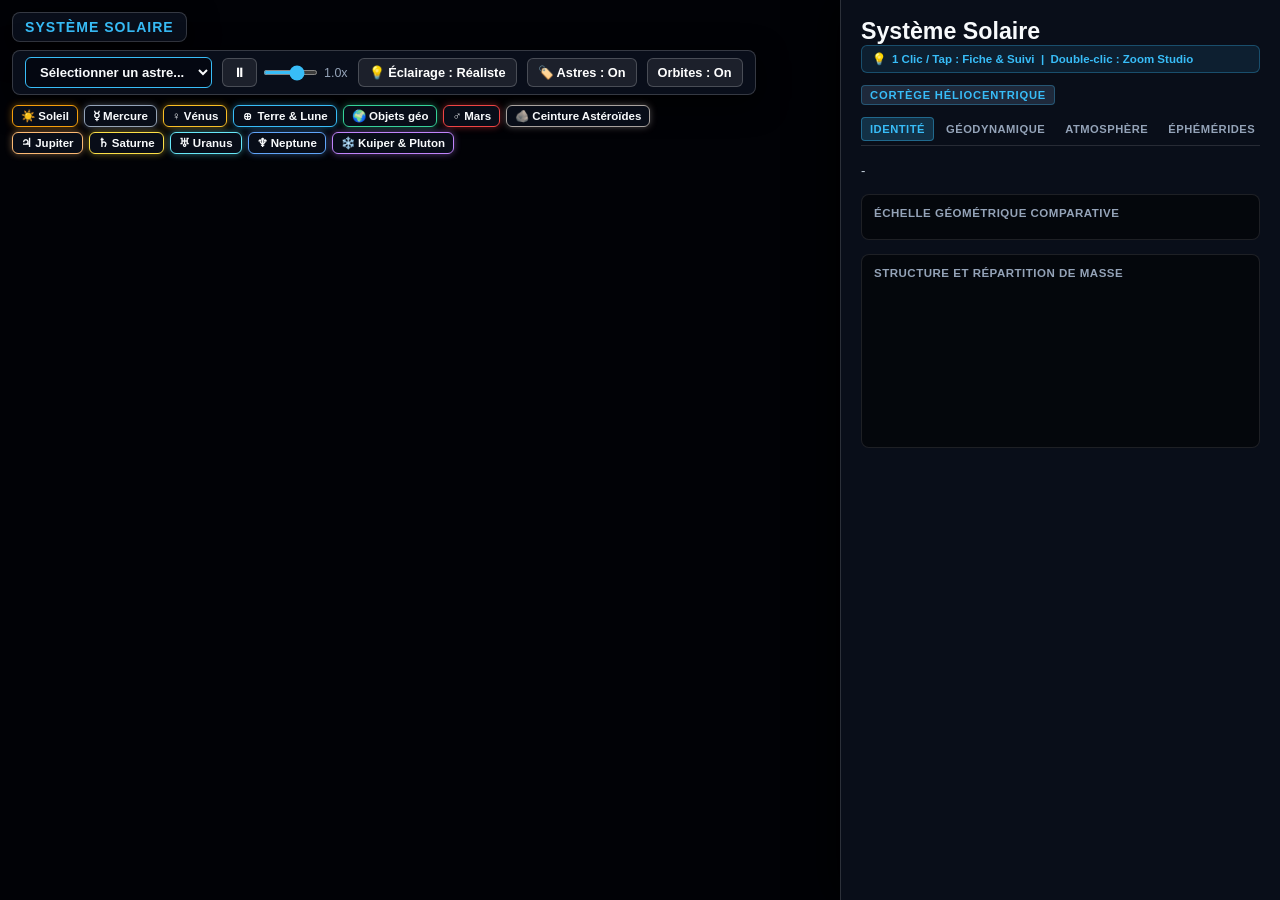
==== systeme-solaire/index.html @ a3981f04 "Update index.html" ====
<!DOCTYPE html>
<html lang="fr">
<head>
  <meta charset="UTF-8">
  <meta name="viewport" content="width=device-width, initial-scale=1.0, user-scalable=no">
  <title>Observatoire du Système Solaire 3D & Cartographie Planétaire</title>
  <style>
    * { margin: 0; padding: 0; box-sizing: border-box; }
    html, body {
      background-color: #010206;
      color: #e2e8f0;
      font-family: -apple-system, BlinkMacSystemFont, "Segoe UI", Roboto, sans-serif;
      overflow: hidden;
      width: 100%;
      height: 100%;
      user-select: none;
      -webkit-user-select: none;
      touch-action: none;
    }

    #app-container {
      width: 100vw;
      height: 100vh;
      display: flex;
      background: #010206;
      overflow: hidden;
      position: relative;
    }

    #main-stage {
      flex: 1 1 auto;
      height: 100%;
      position: relative;
      overflow: hidden;
      min-width: 0;
    }

    #viewport {
      width: 100%;
      height: 100%;
      position: absolute;
      top: 0;
      left: 0;
      z-index: 1;
    }

    #top-bar {
      position: absolute;
      top: 12px;
      left: 12px;
      right: 12px;
      display: flex;
      justify-content: space-between;
      align-items: center;
      z-index: 20;
      pointer-events: none;
      flex-wrap: wrap;
      gap: 8px;
    }
    .hud-card {
      background: rgba(10, 15, 28, 0.94);
      border: 1px solid rgba(255, 255, 255, 0.18);
      backdrop-filter: blur(12px);
      -webkit-backdrop-filter: blur(12px);
      border-radius: 8px;
      padding: 6px 12px;
      pointer-events: auto;
      display: flex;
      align-items: center;
      gap: 10px;
      box-shadow: 0 8px 30px rgba(0,0,0,0.85);
    }
    /* Barre de liens externes vers les fiches du site */
  /* Barre de liens externes vers les fiches du site */
    #links-bar {
      width: 100%;
      display: flex;
      flex-direction: column;
      gap: 5px;
      pointer-events: none;
      margin-top: 2px;
    }
    .links-row {
      display: flex;
      gap: 6px;
      flex-wrap: wrap;
      pointer-events: auto;
    }
      display: flex;
      gap: 6px;
      flex-wrap: wrap;
      pointer-events: auto;
    }
    /* Barre de liens externes vers les fiches du site */
    #links-bar {
      width: 100%;
      display: flex;
      flex-direction: column;
      gap: 5px;
      pointer-events: none;
      margin-top: 4px;
    }
    .links-row {
      display: flex;
      gap: 6px;
      flex-wrap: wrap;
      pointer-events: auto;
    }
    .planet-link-btn {
      display: inline-flex !important;
      align-items: center;
      gap: 5px;
      text-decoration: none !important;
      padding: 3px 8px;
      border-radius: 6px;
      font-size: 0.72rem;
      font-weight: 700;
      color: #f8fafc !important;
      background: rgba(10, 15, 28, 0.88);
      backdrop-filter: blur(8px);
      -webkit-backdrop-filter: blur(8px);
      border: 1px solid var(--accent-color, rgba(255, 255, 255, 0.3));
      box-shadow: 0 0 7px var(--glow-color, rgba(255, 255, 255, 0.2));
      animation: softPulse 2.8s infinite ease-in-out;
      transition: all 0.2s ease;
      white-space: nowrap;
    }
    .planet-link-btn:hover {
      transform: translateY(-1px) scale(1.04);
      background: rgba(15, 23, 42, 0.96);
      box-shadow: 0 0 14px var(--glow-color, rgba(255, 255, 255, 0.6));
      color: #fff !important;
    }
    @keyframes softPulse {
      0%, 100% {
        box-shadow: 0 0 4px var(--glow-color, rgba(255, 255, 255, 0.2));
        border-color: var(--accent-color, rgba(255, 255, 255, 0.3));
      }
      50% {
        box-shadow: 0 0 11px var(--glow-color, rgba(255, 255, 255, 0.55));
        border-color: #fff;
      }
    }
    .hud-title {
      font-size: 0.88rem;
      font-weight: 700;
      letter-spacing: 1px;
      text-transform: uppercase;
      color: #38bdf8;
    }

    select {
      background: #040711;
      border: 1px solid #38bdf8;
      color: #f8fafc;
      padding: 6px 10px;
      border-radius: 6px;
      cursor: pointer;
      font-size: 0.82rem;
      font-weight: 600;
      outline: none;
      max-width: 220px;
    }
    select optgroup { background: #020617; color: #38bdf8; font-weight: 700; }
    select option { background: #0f172a; color: #e2e8f0; font-weight: normal; }

    button {
      background: rgba(255, 255, 255, 0.08);
      border: 1px solid rgba(255, 255, 255, 0.2);
      color: #fff;
      padding: 6px 10px;
      border-radius: 6px;
      cursor: pointer;
      font-size: 0.8rem;
      font-weight: 600;
      display: flex;
      align-items: center;
      gap: 5px;
      transition: all 0.2s;
    }
    button:hover { background: rgba(56, 189, 248, 0.25); border-color: #38bdf8; }
    #btn-back { display: none; background: rgba(245, 158, 11, 0.2); border-color: #f59e0b; color: #fbbf24; }
    #btn-enter-studio { display: none; background: rgba(56, 189, 248, 0.25); border-color: #38bdf8; color: #38bdf8; }
    #btn-venus-switch { display: none; background: rgba(217, 119, 6, 0.25); border-color: #f59e0b; color: #fbbf24; }
    #btn-lock-target { display: none; background: rgba(56, 189, 248, 0.2); border-color: #38bdf8; color: #38bdf8; }
    #btn-toggle-missions { display: none; background: rgba(16, 185, 129, 0.2); border-color: #10b981; color: #34d399; }

    .time-control { display: flex; align-items: center; gap: 6px; font-size: 0.78rem; color: #94a3b8; }
    input[type="range"] { height: 5px; accent-color: #38bdf8; cursor: pointer; }

    #labels-container {
      position: absolute;
      top: 0;
      left: 0;
      width: 100%;
      height: 100%;
      z-index: 10;
      pointer-events: none;
    }

    #hover-tooltip {
      position: absolute;
      padding: 4px 10px;
      border-radius: 6px;
      font-size: 11px;
      font-weight: 700;
      background: rgba(10, 15, 28, 0.92);
      border: 1px solid #38bdf8;
      color: #38bdf8;
      pointer-events: none;
      transform: translate(-50%, -140%);
      white-space: nowrap;
      display: none;
      box-shadow: 0 4px 15px rgba(0,0,0,0.8);
      z-index: 25;
    }

    .global-body-label {
      position: absolute;
      font-size: 10px;
      font-weight: 600;
      color: #cbd5e1;
      background: rgba(4, 7, 17, 0.88);
      border: 1px solid rgba(56, 189, 248, 0.4);
      padding: 2px 7px;
      border-radius: 4px;
      transform: translate(-50%, 14px);
      white-space: nowrap;
      pointer-events: auto;
      cursor: pointer;
      box-shadow: 0 2px 8px rgba(0,0,0,0.7);
      transition: border-color 0.2s ease, background 0.2s ease;
    }
    .global-body-label:hover, .global-body-label.selected {
      border-color: #38bdf8;
      color: #38bdf8;
      background: rgba(14, 25, 45, 0.95);
      font-weight: 700;
    }

    .poi-label {
      position: absolute;
      padding: 3px 7px;
      border-radius: 12px;
      font-size: 10px;
      font-weight: 700;
      cursor: pointer;
      white-space: nowrap;
      transform: translate(-50%, -50%);
      box-shadow: 0 4px 12px rgba(0,0,0,0.85);
      backdrop-filter: blur(8px);
      -webkit-backdrop-filter: blur(8px);
      pointer-events: auto;
      transition: opacity 0.2s ease, transform 0.15s ease;
    }
    .poi-label:hover { transform: translate(-50%, -50%) scale(1.15); z-index: 15; }
    .poi-volcano { background: rgba(50, 10, 10, 0.92); border: 1px solid #ef4444; color: #fca5a5; }
    .poi-crater  { background: rgba(50, 25, 8, 0.92); border: 1px solid #f97316; color: #fdba74; }
    .poi-corona  { background: rgba(45, 15, 55, 0.92); border: 1px solid #c084fc; color: #e9d5ff; }
    .poi-valley  { background: rgba(10, 35, 60, 0.92); border: 1px solid #38bdf8; color: #bae6fd; }
    .poi-mare    { background: rgba(20, 25, 35, 0.92); border: 1px solid #94a3b8; color: #cbd5e1; }
    .poi-mission { background: rgba(6, 78, 59, 0.92); border: 1px solid #10b981; color: #34d399; font-size: 11px; padding: 2px 6px; border-radius: 4px; }

    #geo-legend {
      position: absolute;
      bottom: 20px;
      left: 20px;
      z-index: 25;
      display: none;
      flex-direction: column;
      gap: 6px;
      font-size: 0.75rem;
    }
    .legend-title { font-weight: 700; color: #94a3b8; margin-bottom: 2px; text-transform: uppercase; font-size: 0.68rem; letter-spacing: 0.5px; }
    .legend-row { display: flex; align-items: center; gap: 8px; }
    .legend-dot { width: 10px; height: 10px; border-radius: 50%; }

    #info-sidebar {
      width: 440px;
      height: 100%;
      flex-shrink: 0;
      background: rgba(10, 15, 26, 0.98);
      border-left: 1px solid rgba(255, 255, 255, 0.14);
      box-shadow: -8px 0 35px rgba(0,0,0,0.85);
      z-index: 30;
      overflow-y: auto;
      display: flex;
      flex-direction: column;
      touch-action: pan-y;
    }
    .info-content { padding: 18px 20px; }
    #card-title { font-size: 1.45rem; color: #f8fafc; font-weight: 700; }

    #poi-back-breadcrumb {
      display: none;
      align-items: center;
      gap: 6px;
      color: #38bdf8;
      font-size: 0.75rem;
      font-weight: 700;
      text-transform: uppercase;
      letter-spacing: 0.5px;
      cursor: pointer;
      margin-bottom: 10px;
      background: rgba(56, 189, 248, 0.12);
      border: 1px solid rgba(56, 189, 248, 0.3);
      padding: 5px 10px;
      border-radius: 6px;
      width: fit-content;
    }
    #poi-back-breadcrumb:hover { background: rgba(56, 189, 248, 0.25); }
    
    .badge-container { display: flex; gap: 8px; align-items: center; margin: 6px 0 12px 0; flex-wrap: wrap; }
    #card-badge {
      font-size: 0.7rem;
      font-weight: 700;
      padding: 3px 8px;
      border-radius: 4px;
      text-transform: uppercase;
      letter-spacing: 0.8px;
      background: #1e293b;
      color: #38bdf8;
      border: 1px solid rgba(56, 189, 248, 0.3);
    }
    .spin-badge {
      font-size: 0.7rem;
      font-weight: 700;
      padding: 3px 8px;
      border-radius: 4px;
      background: rgba(245, 158, 11, 0.2);
      color: #fbbf24;
      border: 1px solid #f59e0b;
      display: none;
      align-items: center;
      gap: 5px;
    }
    .spin-icon { display: inline-block; animation: rotateIcon 4s linear infinite; }
    @keyframes rotateIcon { from { transform: rotate(0deg); } to { transform: rotate(360deg); } }

    .nav-gesture-hint {
      background: rgba(56, 189, 248, 0.1);
      border: 1px solid rgba(56, 189, 248, 0.3);
      border-radius: 6px;
      padding: 6px 10px;
      font-size: 0.72rem;
      color: #38bdf8;
      margin-bottom: 12px;
      display: flex;
      align-items: center;
      gap: 6px;
      font-weight: 600;
    }

    .sidebar-tabs {
      display: flex;
      gap: 4px;
      border-bottom: 1px solid rgba(255,255,255,0.12);
      margin-bottom: 14px;
      padding-bottom: 4px;
      overflow-x: auto;
    }
    .tab-btn {
      background: transparent;
      border: none;
      border-radius: 4px;
      padding: 5px 8px;
      font-size: 0.70rem;
      font-weight: 700;
      color: #94a3b8;
      cursor: pointer;
      text-transform: uppercase;
      letter-spacing: 0.5px;
      transition: all 0.2s;
      white-space: nowrap;
    }
    .tab-btn.active {
      background: rgba(56, 189, 248, 0.2);
      color: #38bdf8;
      border: 1px solid rgba(56, 189, 248, 0.4);
    }

    #poi-photo-box {
      width: 100%;
      height: 380px;
      border-radius: 8px;
      overflow: hidden;
      margin-bottom: 14px;
      display: none;
      border: 1px solid rgba(255,255,255,0.18);
      background: #020617;
      box-shadow: 0 4px 15px rgba(0,0,0,0.6);
      position: relative;
    }
    #poi-photo-box img { width: 100%; height: 100%; object-fit: cover; }
    #poi-photo-caption {
      position: absolute;
      bottom: 0; left: 0; right: 0;
      background: rgba(2, 6, 23, 0.88);
      padding: 6px 10px;
      font-size: 0.7rem;
      color: #38bdf8;
      border-top: 1px solid rgba(255,255,255,0.1);
    }

    .tab-pane { display: none; }
    .tab-pane.active { display: block; }

    .section-title {
      font-size: 0.76rem;
      font-weight: 700;
      color: #38bdf8;
      text-transform: uppercase;
      letter-spacing: 0.6px;
      margin: 14px 0 6px 0;
      display: flex;
      align-items: center;
      gap: 6px;
    }
    .section-p {
      font-size: 0.82rem;
      line-height: 1.65;
      color: #cbd5e1;
      margin-bottom: 12px;
      text-align: justify;
    }

    .infographic-box {
      background: rgba(0, 0, 0, 0.5);
      border: 1px solid rgba(255, 255, 255, 0.1);
      border-radius: 8px;
      padding: 12px;
      margin-bottom: 14px;
    }
    .info-subhead { font-size: 0.72rem; color: #94a3b8; text-transform: uppercase; margin-bottom: 8px; font-weight: 700; letter-spacing: 0.5px; }

    #scale-comparison-svg { width: 100%; height: 95px; display: block; }

    #cutaway-svg-container {
      width: 100%;
      height: 140px;
      display: flex;
      justify-content: center;
      align-items: center;
      margin-bottom: 8px;
    }
    #cutaway-svg { width: 100%; height: 100%; }

    .gauge-row { margin-bottom: 8px; }
    .gauge-header { display: flex; justify-content: space-between; font-size: 0.7rem; margin-bottom: 3px; font-weight: 600; color: #cbd5e1; }
    .gauge-bar-bg { width: 100%; height: 6px; background: rgba(255,255,255,0.08); border-radius: 3px; overflow: hidden; }
    .gauge-bar-fill { height: 100%; border-radius: 3px; transition: width 0.8s cubic-bezier(0.4, 0, 0.2, 1); }

    .grid-metrics {
      display: grid;
      grid-template-columns: 1fr 1fr;
      gap: 8px;
      margin-bottom: 14px;
    }
    .metric-card {
      background: rgba(255, 255, 255, 0.04);
      border: 1px solid rgba(255, 255, 255, 0.08);
      border-radius: 6px;
      padding: 8px 10px;
      position: relative;
      overflow: hidden;
    }
    .metric-card::before {
      content: '';
      position: absolute;
      top: 0; left: 0; width: 3px; height: 100%;
      background: #38bdf8;
    }
    .metric-label { font-size: 0.67rem; color: #94a3b8; text-transform: uppercase; }
    .metric-val { font-size: 0.88rem; font-weight: 700; color: #f8fafc; margin-top: 3px; }

    #orbit-canvas { width: 100%; height: 130px; border-radius: 6px; background: #020617; border: 1px solid rgba(255,255,255,0.08); }

    .missions-list {
      font-size: 0.78rem;
      color: #94a3b8;
      line-height: 1.5;
      padding-left: 18px;
      margin-bottom: 12px;
    }
    .missions-list li { margin-bottom: 6px; }
    .missions-list strong { color: #f59e0b; }
  </style>

  <script src="https://cdnjs.cloudflare.com/ajax/libs/three.js/r128/three.min.js"></script>
  <script src="https://cdn.jsdelivr.net/npm/three@0.128.0/examples/js/controls/OrbitControls.js"></script>

  <!-- Comportement plein écran pour iOS / Safari -->
  <meta name="apple-mobile-web-app-title" content="Astronomie">
  <meta name="apple-mobile-web-app-capable" content="yes">
  <meta name="apple-mobile-web-app-status-bar-style" content="black-translucent">
</head>
<body>

<div id="app-container">
  
  <div id="main-stage">
    <div id="viewport"></div>
    <div id="labels-container">
      <div id="hover-tooltip"></div>
    </div>

    <div id="top-bar">
      <div class="hud-card">
        <div class="hud-title" id="mode-title">SYSTÈME SOLAIRE</div>
        <button id="btn-back" onclick="launchGlobalMode()">⬅ Vue d'ensemble</button>
        <button id="btn-enter-studio" onclick="enterStudioFromSelection()">🔍 Zoom Studio</button>
      </div>

      <div class="hud-card">
        <select id="body-selector" onchange="onSelectBody(this.value)">
          <option value="">Sélectionner un astre...</option>
          <option value="Soleil">☀️ 0. Soleil</option>
          <option value="Mercure">☿ 1. Mercure</option>
          <option value="Vénus">♀ 2. Vénus</option>
          <optgroup label="3. Terre & Satellite">
            <option value="Terre">🜨 Terre</option>
            <option value="Lune">└ 🌕 La Lune</option>
          </optgroup>
          <optgroup label="4. Mars & Satellites">
            <option value="Mars">♂ Mars</option>
            <option value="Phobos">└ Phobos</option>
          </optgroup>
          <optgroup label="5. Jupiter & Lunes Galiléennes">
            <option value="Jupiter">♃ Jupiter</option>
            <option value="Io">└ Io</option>
            <option value="Europe">└ Europe</option>
            <option value="Ganymede">└ Ganymède</option>
            <option value="Callisto">└ Callisto</option>
          </optgroup>
          <optgroup label="6. Saturne & Satellites">
            <option value="Saturne">♄ Saturne</option>
            <option value="Titan">└ Titan</option>
            <option value="Encelade">└ Encelade</option>
          </optgroup>
          <optgroup label="7. Uranus & Satellite">
            <option value="Uranus">♅ Uranus</option>
            <option value="Titania">└ Titania</option>
          </optgroup>
          <optgroup label="8. Neptune & Satellite">
            <option value="Neptune">♆ Neptune</option>
            <option value="Triton">└ Triton</option>
          </optgroup>
          <optgroup label="9. Planètes naines & Astéroïdes">
            <option value="Pluton">♇ Pluton</option>
            <option value="Cérès">⚪ Cérès</option>
            <option value="Vesta">🪨 Vesta</option>
          </optgroup>
        </select>

        <div class="time-control" id="time-controls">
          <button id="btn-pause">⏸</button>
          <input type="range" id="time-slider" min="-3" max="3" step="0.1" value="1" style="width: 55px;">
          <span id="speed-val">1.0x</span>
        </div>

        <button id="btn-lock-target" onclick="toggleBodyLock()">🎯 Suivi : Off</button>
        <button id="btn-toggle-light" onclick="toggleLightingMode()">💡 Éclairage : Réaliste</button>
        <button id="btn-toggle-global-labels" onclick="toggleGlobalLabels()">🏷️ Astres : On</button>
        <button id="btn-toggle-missions" onclick="toggleMissionsVisibility()">🎯 Atterrissages : On</button>
        <button id="btn-venus-switch" onclick="toggleVenusLayer()">👁️ Sol (Radar)</button>
        <button id="btn-toggle-pois" style="display:none;" onclick="togglePoisVisibility()">🏷️ Reliefs : On</button>
        <button id="btn-studio-pause" style="display:none;">⏸ Pause Rotation</button>
        <button id="btn-toggle-orbits">Orbites : On</button>
      </div>
      
      <div id="links-bar">
      <!-- Ligne 1 : Soleil, Planètes telluriques & Ceinture principale -->
      <div class="links-row">
        <a class="planet-link-btn" href="https://sites.google.com/view/renoultdavid/astronomie/syst%C3%A8me-solaire/soleil?authuser=0" target="_blank" rel="noopener noreferrer" style="--accent-color: #f59e0b; --glow-color: rgba(245, 158, 11, 0.45);">☀️ Soleil</a>
        <a class="planet-link-btn" href="https://sites.google.com/view/renoultdavid/astronomie/syst%C3%A8me-solaire/mercure?authuser=0" target="_blank" rel="noopener noreferrer" style="--accent-color: #94a3b8; --glow-color: rgba(148, 163, 184, 0.45);">☿ Mercure</a>
        <a class="planet-link-btn" href="https://sites.google.com/view/renoultdavid/astronomie/syst%C3%A8me-solaire/v%C3%A9nus?authuser=0" target="_blank" rel="noopener noreferrer" style="--accent-color: #fbbf24; --glow-color: rgba(251, 191, 36, 0.45);">♀ Vénus</a>
        <a class="planet-link-btn" href="https://sites.google.com/view/renoultdavid/astronomie/syst%C3%A8me-solaire/terre-et-lune?authuser=0" target="_blank" rel="noopener noreferrer" style="--accent-color: #38bdf8; --glow-color: rgba(56, 189, 248, 0.45);">🜨 Terre & Lune</a>
        <a class="planet-link-btn" href="https://sites.google.com/view/renoultdavid/astronomie/syst%C3%A8me-solaire/terre-et-lune?authuser=0" target="_blank" rel="noopener noreferrer" style="--accent-color: #34d399; --glow-color: rgba(52, 211, 153, 0.45);">🌍 Objets géo</a>
        <a class="planet-link-btn" href="https://sites.google.com/view/renoultdavid/astronomie/syst%C3%A8me-solaire/mars?authuser=0" target="_blank" rel="noopener noreferrer" style="--accent-color: #ef4444; --glow-color: rgba(239, 68, 68, 0.45);">♂ Mars</a>
        <a class="planet-link-btn" href="https://sites.google.com/view/renoultdavid/astronomie/syst%C3%A8me-solaire/ceinture-dast%C3%A9roides?authuser=0" target="_blank" rel="noopener noreferrer" style="--accent-color: #a8a29e; --glow-color: rgba(168, 162, 158, 0.45);">🪨 Ceinture Astéroïdes</a>
      </div>

      <!-- Ligne 2 : Géantes gazeuses, de glaces & Kuiper -->
      <div class="links-row">
        <a class="planet-link-btn" href="https://sites.google.com/view/renoultdavid/astronomie/syst%C3%A8me-solaire/jupiter?authuser=0" target="_blank" rel="noopener noreferrer" style="--accent-color: #fdba74; --glow-color: rgba(253, 186, 116, 0.45);">♃ Jupiter</a>
        <a class="planet-link-btn" href="https://sites.google.com/view/renoultdavid/astronomie/syst%C3%A8me-solaire/saturne?authuser=0" target="_blank" rel="noopener noreferrer" style="--accent-color: #fde047; --glow-color: rgba(253, 224, 71, 0.45);">♄ Saturne</a>
        <a class="planet-link-btn" href="https://sites.google.com/view/renoultdavid/astronomie/syst%C3%A8me-solaire/uranus?authuser=0" target="_blank" rel="noopener noreferrer" style="--accent-color: #67e8f9; --glow-color: rgba(103, 232, 249, 0.45);">♅ Uranus</a>
        <a class="planet-link-btn" href="https://sites.google.com/view/renoultdavid/astronomie/syst%C3%A8me-solaire/neptune?authuser=0" target="_blank" rel="noopener noreferrer" style="--accent-color: #60a5fa; --glow-color: rgba(96, 165, 250, 0.45);">♆ Neptune</a>
        <a class="planet-link-btn" href="https://sites.google.com/view/renoultdavid/astronomie/syst%C3%A8me-solaire/ceinture-kuiper-et-pluton?authuser=0" target="_blank" rel="noopener noreferrer" style="--accent-color: #c084fc; --glow-color: rgba(192, 132, 252, 0.45);">❄️ Kuiper & Pluton</a>
      </div>
    </div>
    
   </div>

    <div id="geo-legend" class="hud-card">
      <div class="legend-title" id="legend-title">Reliefs planétaires :</div>
      <div id="legend-items"></div>
    </div>
  </div>

  <div id="info-sidebar">
    <div class="info-content">
      
      <div id="poi-back-breadcrumb" onclick="restoreCurrentBodyCard()">
        <span>←</span> <span id="breadcrumb-body-name">Revenir à la planète</span>
      </div>

      <div id="card-title">Système Solaire</div>

      <div class="nav-gesture-hint" id="nav-hint-box">
        <span>💡</span>
        <span id="nav-hint-text"><strong>1 Clic / Tap :</strong> Fiche & Suivi &nbsp;|&nbsp; <strong>Double-clic :</strong> Zoom Studio</span>
      </div>

      <div class="badge-container">
        <div id="card-badge">Cortège Héliocentrique</div>
        <div class="spin-badge" id="spin-badge-box">
          <span class="spin-icon">🔄</span> Rotation rétrograde
        </div>
      </div>

      <div class="sidebar-tabs" id="sidebar-tabs">
        <button class="tab-btn active" onclick="switchSidebarTab('overview')">Identité</button>
        <button class="tab-btn" onclick="switchSidebarTab('geophysics')">Géodynamique</button>
        <button class="tab-btn" onclick="switchSidebarTab('atmosphere')">Atmosphère</button>
        <button class="tab-btn" onclick="switchSidebarTab('orbit')">Éphémérides</button>
        <button class="tab-btn" onclick="switchSidebarTab('history')">Histoire & Vol</button>
      </div>

      <div id="poi-photo-box">
        <img id="poi-photo" src="" alt="Photographie d'exploration">
        <div id="poi-photo-caption">Prise de vue d'exploration</div>
      </div>

      <div id="pane-overview" class="tab-pane active">
        <p class="section-p" id="card-desc">-</p>

        <div class="infographic-box" id="scale-container">
          <div class="info-subhead" id="scale-label">Échelle géométrique comparative</div>
          <div id="scale-svg-container"></div>
        </div>

        <div class="infographic-box" id="structure-box">
          <div class="info-subhead" id="structure-title">Structure et Répartition de Masse</div>
          <div id="cutaway-svg-container"></div>
        </div>

        <div class="grid-metrics" id="metrics-container"></div>
      </div>

      <div id="pane-geophysics" class="tab-pane">
        <div class="infographic-box">
          <div class="info-subhead">Indicateurs géodynamiques & physiques</div>
          <div id="geo-gauges-box"></div>
        </div>

        <div class="section-title">🌋 Géologie, Tectonique & Bilan thermique</div>
        <p class="section-p" id="geo-desc">-</p>

        <div class="section-title">🧲 Magnétisme & Dynamique de noyau</div>
        <p class="section-p" id="mag-desc">-</p>

        <div class="grid-metrics" id="geo-metrics"></div>
      </div>

      <div id="pane-atmosphere" class="tab-pane">
        <div class="infographic-box" id="gas-box">
          <div class="info-subhead">Spectrométrie & Composition troposphérique</div>
          <div id="gas-bars-container"></div>
        </div>

        <div class="section-title">💨 Enveloppe gazeuse, Pression & Vents</div>
        <p class="section-p" id="atmo-desc">-</p>

        <div class="section-title">🌡️ Bilan radiatif, Albédo & Températures</div>
        <p class="section-p" id="climate-desc">-</p>

        <div class="grid-metrics" id="atmo-metrics"></div>
      </div>

      <div id="pane-orbit" class="tab-pane">
        <div class="infographic-box">
          <div class="info-subhead">Schéma orbital héliocentrique (Foyer réel F1)</div>
          <canvas id="orbit-canvas" width="380" height="130"></canvas>
        </div>

        <div class="section-title">🪐 Éléments keplériens osculateurs & Rotation</div>
        <p class="section-p" id="orbit-desc">-</p>
        <div class="grid-metrics" id="orbit-metrics"></div>
      </div>

      <div id="pane-history" class="tab-pane">
        <div class="section-title">🏛️ Chronostratigraphie & Évolution</div>
        <p class="section-p" id="history-desc">-</p>

        <div class="section-title" style="color: #f59e0b;">🛰️ Chronologie des grandes missions</div>
        <ul class="missions-list" id="missions-list"></ul>
      </div>

    </div>
  </div>

</div>

<script>
  const COMMIT_HASH     = "68b6d34056efb1065207f0b5e139d5998cc0a575";
  const GITHUB_CDN_BASE = `https://cdn.jsdelivr.net/gh/renoultdavid/textures@${COMMIT_HASH}/`;

  const JUPITER_TEX_URL = GITHUB_CDN_BASE + "Jupiter.jpg";
  const MARS_TEX_URL    = GITHUB_CDN_BASE + "Mars.jpg";
  const NEPTUNE_TEX_URL = GITHUB_CDN_BASE + "Neptune.jpg";
  const SATURN_TEX_URL  = GITHUB_CDN_BASE + "Saturne.jpg";
  const SATURN_RING_URL = GITHUB_CDN_BASE + "Saturne%20anneaux.png";
  const TERRE_TEX_URL   = GITHUB_CDN_BASE + "Terre.jpg";
  const URANUS_TEX_URL  = GITHUB_CDN_BASE + "Uranus.jpg";
  const LUNE_TEX_URL    = GITHUB_CDN_BASE + "lune.jpg";
  const CALLISTO_URL    = GITHUB_CDN_BASE + "Callisto.png";
  const ENCELADE_URL    = GITHUB_CDN_BASE + "Enselade.webp";
  const EUROPA_URL      = GITHUB_CDN_BASE + "Europe.png";
  const GANYMEDE_URL    = GITHUB_CDN_BASE + "Ganyme%CC%80de.webp";
  const IO_URL          = GITHUB_CDN_BASE + "Io.png";
  const PLUTO_URL       = GITHUB_CDN_BASE + "Pluton.png";
  const TITAN_URL       = GITHUB_CDN_BASE + "Titan.png";

  const VENUS_ATM_URL   = "https://cdn.jsdelivr.net/gh/renoultdavid/textures@main/Solarsystemscope_texture_4k_venus_atmosphere.jpg";
  const VENUS_SOL_URL   = "https://cdn.jsdelivr.net/gh/renoultdavid/textures@main/Venus%20sol.jpg";
  const SUN_URL         = "https://cdn.jsdelivr.net/gh/renoultdavid/textures@main/soleil.jpg";
  const S3_CDN          = "https://s3-us-west-2.amazonaws.com/s.cdpn.io/2104200/";

  function driveUrl(urlOrId) {
    if (!urlOrId) return null;
    let id = urlOrId;
    if (urlOrId.includes("/d/")) id = urlOrId.split("/d/")[1].split("/")[0];
    else if (urlOrId.includes("id=")) id = urlOrId.split("id=")[1].split("&")[0];
    return `https://lh3.googleusercontent.com/d/${id}`;
  }

  function createSaturnRingTexture() {
    const canvas = document.createElement('canvas');
    canvas.width = 512; canvas.height = 32;
    const ctx = canvas.getContext('2d');
    const grad = ctx.createLinearGradient(0, 0, 512, 0);
    grad.addColorStop(0.00, 'rgba(0, 0, 0, 0)');
    grad.addColorStop(0.25, 'rgba(195, 175, 140, 0.9)');
    grad.addColorStop(0.55, 'rgba(215, 195, 160, 0.95)');
    grad.addColorStop(0.57, 'rgba(10, 10, 15, 0.1)');
    grad.addColorStop(0.78, 'rgba(170, 150, 120, 0.8)');
    grad.addColorStop(1.00, 'rgba(0, 0, 0, 0)');
    ctx.fillStyle = grad; ctx.fillRect(0, 0, 512, 32);
    const tex = new THREE.CanvasTexture(canvas);
    tex.needsUpdate = true;
    return tex;
  }
  const saturnRingTexture = createSaturnRingTexture();

  function createCircleParticleTexture() {
    const canvas = document.createElement('canvas');
    canvas.width = 32; canvas.height = 32;
    const ctx = canvas.getContext('2d');
    const grad = ctx.createRadialGradient(16, 16, 0, 16, 16, 16);
    grad.addColorStop(0, 'rgba(255, 255, 255, 1)');
    grad.addColorStop(0.4, 'rgba(200, 200, 200, 0.8)');
    grad.addColorStop(1, 'rgba(0, 0, 0, 0)');
    ctx.fillStyle = grad;
    ctx.fillRect(0, 0, 32, 32);
    const tex = new THREE.CanvasTexture(canvas);
    tex.needsUpdate = true;
    return tex;
  }
  const circleParticleTex = createCircleParticleTexture();

  function getLandingMissions(bodyName) {
    const data = {
      "Lune": [
        { name: "Luna 2 (URSS)", type: "Impact contrôlé", year: 1959, lat: 29.1, lon: 0.0, desc: "Premier objet artificiel sur la Lune (Mare Imbrium)." },
        { name: "Luna 9 (URSS)", type: "Atterrisseur", year: 1966, lat: 7.14, lon: 295.08, desc: "Premier atterrissage en douceur (Oceanus Procellarum)." },
        { name: "Surveyor 1 (USA)", type: "Atterrisseur", year: 1966, lat: -2.47, lon: 43.32, desc: "Premier atterrisseur américain." },
        { name: "Apollo 11 (USA)", type: "Module habité", year: 1969, lat: 0.67, lon: 23.47, desc: "Premiers pas humains (Base de la Tranquillité)." },
        { name: "Apollo 12 (USA)", type: "Module habité", year: 1969, lat: -3.01, lon: 23.42, desc: "Atterrissage près de Surveyor 3." },
        { name: "Luna 16 (URSS)", type: "Retour d'échantillons", year: 1970, lat: -0.68, lon: 56.30, desc: "Retour d'échantillons robotisé." },
        { name: "Apollo 14 (USA)", type: "Module habité", year: 1971, lat: -3.65, lon: -17.47, desc: "Exploration de Fra Mauro." },
        { name: "Apollo 15 (USA)", type: "Module habité", year: 1971, lat: 26.13, lon: 3.63, desc: "Premier rover lunaire (Rima Hadley)." },
        { name: "Apollo 16 (USA)", type: "Module habité", year: 1972, lat: -8.97, lon: 15.50, desc: "Plateaux de Descartes." },
        { name: "Apollo 17 (USA)", type: "Module habité", year: 1972, lat: 20.19, lon: 30.77, desc: "Vallée de Taurus-Littrow." },
        { name: "Chang'e 3 (Chine)", year: 2013, lat: 44.12, lon: -19.51, desc: "Rover Yutu dans Mare Imbrium." },
        { name: "Chang'e 4 (Chine)", year: 2019, lat: -45.46, lon: 177.59, desc: "Premier atterrissage face cachée (Von Kármán)." },
        { name: "Chandrayaan-3 (Inde)", year: 2023, lat: -69.37, lon: 32.32, desc: "Région du pôle Sud (Shiv Shakti)." },
        { name: "SLIM (Japon)", year: 2024, lat: -13.31, lon: 25.25, desc: "Précision extrême cratère Shioli." },
        { name: "Odysseus (USA)", year: 2024, lat: -80.13, lon: -1.44, desc: "Atterrisseur commercial (Malapert-A)." }
      ],
      "Vénus": [
        { name: "Venera 7 (URSS)", year: 1970, lat: -5.0, lon: 351.0, desc: "Premier atterrissage réussi sur Vénus." },
        { name: "Venera 8 (URSS)", year: 1972, lat: -10.7, lon: 335.25, desc: "Données au sol et éclairement." },
        { name: "Venera 9 (URSS)", year: 1975, lat: 31.69, lon: 291.64, desc: "Premières images N&B du sol." },
        { name: "Pioneer Venus (USA)", year: 1978, lat: -31.3, lon: 317.0, desc: "Survie au sol de la sonde diurne." },
        { name: "Venera 13 (URSS)", year: 1982, lat: -7.5, lon: 140.0, desc: "Analyses de sol et photos couleur." },
        { name: "Venera 14 (URSS)", year: 1982, lat: -13.0, lon: 310.0, desc: "Mesures sismiques et compressibilité." },
        { name: "Vega 1 & 2 (URSS)", year: 1985, lat: 7.5, lon: 177.7, desc: "Ballons atmosphériques et atterrisseurs." }
      ],
      "Mars": [
        { name: "Mars 3 (URSS)", year: 1971, lat: -45.0, lon: 202.0, desc: "Premier atterrissage sur Mars." },
        { name: "Viking 1 (USA)", year: 1976, lat: 22.48, lon: -49.97, desc: "Chryse Planitia." },
        { name: "Viking 2 (USA)", year: 1976, lat: 48.27, lon: -225.74, desc: "Utopia Planitia." },
        { name: "Mars Pathfinder (USA)", year: 1997, lat: 19.33, lon: -33.55, desc: "Rover Sojourner dans Ares Vallis." },
        { name: "Spirit (USA)", year: 2004, lat: -14.57, lon: 175.48, desc: "Cratère Gusev." },
        { name: "Opportunity (USA)", year: 2004, lat: -1.95, lon: -354.47, desc: "Meridiani Planum." },
        { name: "Phoenix (USA)", year: 2008, lat: 68.22, lon: -125.75, desc: "Glace boréale d'eau pure." },
        { name: "Curiosity (USA)", year: 2012, lat: -4.59, lon: 137.44, desc: "Cratère Gale / Mont Sharp." },
        { name: "InSight (USA)", year: 2018, lat: 4.50, lon: -135.62, desc: "Sismologie martienne." },
        { name: "Perseverance (USA)", year: 2021, lat: 18.36, lon: 77.59, desc: "Delta du cratère Jezero." },
        { name: "Tianwen-1 (Chine)", year: 2021, lat: 25.06, lon: 109.92, desc: "Rover Zhurong en Utopia." }
      ],
      "Titan": [
        { name: "Huygens (ESA)", year: 2005, lat: -10.2, lon: -192.4, desc: "Plaines d'hydrocarbures d'Adiri." }
      ]
    };
    return data[bodyName] || [];
  }

  function createPOI(name, lat, lon, url, prio, cat, desc) {
    const cssMap = { crater: "poi-crater", volcano: "poi-volcano", valley: "poi-valley", corona: "poi-corona", mare: "poi-mare" };
    return {
      name: name, lat: lat, lon: lon, prio: prio || 2,
      type: cat ? cat.toUpperCase() : "RELIEF GÉOLOGIQUE", cat: cat || "crater",
      css: cssMap[cat] || "poi-crater",
      desc: desc || `Structure géologique observée par imagerie spatiale (${lat}°, ${lon}°).`,
      img: driveUrl(url),
      metrics: [{ label: "Latitude", val: `${lat}°` }, { label: "Longitude", val: `${lon}°` }]
    };
  }

  function getMercuryPOIs() {
    const raw = [
      ["Cratère Abedin", 61.7, 349.3, "13XlMbv-4Zkw5ypCnWCXcTZW5L6q9clPH", 1, "crater"],
      ["Cratère Abu Nuwas", 17.4, 21.1, "12tfV-KE7dnFa9eUswLFoJQXprpafG4dB", 2, "crater"],
      ["Cratère Africanus Horton", -51.5, 41.2, "1FguUiX20zFUGBh0ovh6Ya0-4d1ngbHuD", 2, "crater"],
      ["Cratère Ahmad Baba", 62.7, 126.8, "1p-Pfdybe_eIv2yLQERHlf2SQ60QNZP7B", 2, "crater"],
      ["Cratère Ailey", 45.5, 182.1, "1eyK905eSMpCKAA6poaDwl-TKppU5NuAZ", 2, "crater"],
      ["Cratère Aksakov", 34.7, 78.9, "1uq5ylQJmxI6DbZki3-JroVegGAKUxz-s", 2, "crater"],
      ["Cratère Akutagawa", 48.2, 141.1, "15UsoA6Wk84wADKv1nw0ifnB7MjXhuSaU", 2, "crater"],
      ["Cratère Al-Akhtal", 59.2, 99.7, "1AxBRBMnqb1mDfsyym60lYf451RzBQYi4", 2, "crater"],
      ["Cratère Alencar", -63.5, 103.5, "1FE4cU8sJkDYZU5u4tSjdsPwzRxjKQQJ8", 2, "crater"],
      ["Cratère Al-Hamadhani", 38.8, 91.6, "1oyLOBPzOwQJW9_4aSVIhaNcwmJ7T1qxf", 2, "crater"],
      ["Cratère Al-Jāhiz", 1.2, 21.5, "1X6gOlPpbaf7Z0Zu-67YCeA-NLFak7uvm", 2, "crater"],
      ["Cratère Alver", -66.1, 77.2, "1CkIRqbaKOR2oYnMs_Fqzk0RjKHSCF5Vy", 2, "crater"],
      ["Cratère Amaral", -26.4, 242.3, "16BAKPqWF9XdDudhZyYaSciImWuczh7Ut", 2, "crater"],
      ["Cratère Andal", -47.7, 37.7, "1A55otd-2ytYDj0rfbMdQujUWz27pacYm", 2, "crater"],
      ["Cratère Aneirin", -27.4, 2.3, "1CLj1x_mcR9wzrrdRMK9tEts2fgnc0aCr", 2, "crater"],
      ["Cratère Anyte", 79.5, 148.5, "1Sr3TSovCf7AqevbLzAPJcQEoQR2YtF4g", 2, "crater"],
      ["Cratère Apollodorus", 30.5, 163.3, "1841aXToULRS49OmxcPsXPIUW4nz95f90", 1, "crater"],
      ["Cratère Atget", 25.6, 193.9, "176J2lIq94FLnUN_uJErb4AeHNgOIH5Ua", 2, "crater"],
      ["Cratère Bach", -68.5, 103.4, "1irh2VLYxR8twHA9O_Oq3YBiHoSLwGEpf", 2, "crater"],
      ["Cratère Balagtas", -22.6, 13.7, "1-nl-5MTWGqC9mhyE_SwJ2Vhp9eshegMD", 2, "crater"],
      ["Cratère Balanchine", 38.5, 184.4, "1la7ZLa7WflGleFfGKjZAzUT88BUJ-V0C", 2, "crater"],
      ["Cratère Baranauskas", 50.8, 39.7, "1fS7ZCRdbQ_eIr2cSUhCop2h5TCkJnmNi", 2, "crater"],
      ["Cratère Balzac", 10.3, 144.1, "1zGvRaPeWuJtIHIUPGQ1p7belQC6JAK7L", 2, "crater"],
      ["Cratère Barma", -41.3, 162.8, "1ynTZg9hYva9Qi-qyu0YKJUthDaW_JN0I", 2, "crater"],
      ["Cratère Bartók", -45.2, 134.6, "1_hq7jA2AVg5iVgByXxs2EhplOSqASWFq", 2, "crater"],
      ["Cratère Bashō", -32.7, 170.5, "13h8a4ZcBzFSi9ELJ0757g8-ImhVGJ6v4", 2, "crater"],
      ["Cratère Beckett", -40.1, 248.8, "1CxqG2l4r0q0CZngJok_7n6MOctOH52E5", 2, "crater"],
      ["Cratère Beethoven", -21.3, 123.6, "12izhOb1rNdWYDQAZVhGu_350wqJ4keB6", 1, "crater"],
      ["Cratère Bek", 21.1, 81.9, "1ypRlpes40ym4Mg6Fe1Erxjg3Fbn_adaE", 2, "crater"],
      ["Cratère Bello", -18.9, 120.0, "1SFMn2O5JN4-GDOdbRsT_fAWjDaOyx6gd", 2, "crater"],
      ["Cratère Benoit", 7.4, 256.2, "1gSPCvDm2yJeGWHAOv5VJ74fFtn3faEg4", 2, "crater"],
      ["Cratère Bernini", -79.2, 136.5, "1UpWw--V4jSVaWA0SlYVSbHYQ4WXYWWPK", 2, "crater"],
      ["Cratère Bjornson", 73.1, 114.0, "1wH8qfsa-7kspHqXANio7k_c2yFeYif9c", 2, "crater"],
      ["Cratère Boccaccio", -80.5, 29.8, "1djZeBqmeICRlffCtCoOYg2D95cw2WOgZ", 2, "crater"],
      ["Cratère Boethius", -0.9, 73.3, "1TBlQeKB-8G7jbjZWWxgcsiYmI48lkZcz", 2, "crater"],
      ["Cratère Botticelli", 63.7, 109.6, "1Ox6WVdHAaxCYja1BlUaSn89yJFw7ae3d", 2, "crater"],
      ["Cratère Brahms", 58.5, 176.2, "1iZDpEsCdAnsF_rryTAy6ZLUz09ujoI2P", 2, "crater"],
      ["Cratère Bramante", -47.5, 61.8, "1MPd_8rDoz8hlyvFAK7GAaLdqPdR008DJ", 2, "crater"],
      ["Cratère Brontë", 38.7, 126.1, "1Nqf42DXODgLlkO6hnJ9Grd4HOVLWxhK-", 2, "crater"],
      ["Cratère Bruegel", 49.8, 109.5, "1Qa5FajPLoFfBxMsj8dclWQjt0DuNNI-_", 2, "crater"],
      ["Cratère Brunelleschi", -9.1, 22.2, "1IiGAPNk4mHS75xXdGtWHqdmAW9-bySee", 2, "crater"],
      ["Cratère Burns", 54.4, 115.7, "1W76b1TXnGDjuqL9gp66IuA7eATOgo2gO", 2, "crater"],
      ["Cratère Byron", -8.5, 32.7, "1B6OJvIkD1FE4cVb7JAjN7qentbOWx1Mm", 2, "crater"],
      ["Cratère Callicrates", -66.3, 30.4, "1wdy1X2oY2UADLctjr6RK2U2QUqBlY8Oj", 2, "crater"],
      ["Cratère Calvino", -3.9, 56.0, "1gfVLg_s17xZgJrh6S75hB1nPdCyINRW_", 2, "crater"],
      ["Cratère Camões", -70.6, 69.6, "14H9MGvVZPmMJKfL_eNIEqd2ynrUlO4El", 2, "crater"],
      ["Cratère Carducci", -36.6, 89.9, "1OZGCc66PyzXcGSYNR2UIxn0TfF7Y6Pzo", 2, "crater"],
      ["Cratère Carolan", 83.8, 31.7, "167FHBlaN9ajgA3iR0-l3vievNIlkvUE7", 1, "crater"],
      ["Cratère Chaikovskij", 7.4, 50.4, "1_2HInb8JB7nDV5KEU8KtTk3zz-6m7tmg", 2, "crater"],
      ["Cratère Chao Meng-Fu", -87.3, 134.2, "1WdEwtBCETyt-xivM-EjacORkZE2YhMKe", 1, "crater"],
      ["Cratère Chekhov", -36.2, 61.5, "1WZpheLhnKm7MJHM9yukC-NmEzVz2PQtJ", 2, "crater"],
      ["Cratère Chŏng Chʼŏl", 46.4, 118.1, "1mYxbxfYWaeShU5EUIq3EKOLdxc4bgu19", 2, "crater"],
      ["Cratère Chopin", -65.1, 123.1, "1C6JpnrcULUT-mnlGdGr5XEWCQ6pvzmRj", 2, "crater"],
      ["Cratère Chu Ta", 2.2, 105.1, "1llyfMv4vJgZn8zdNedWV1i7htJLgE-Vn", 2, "crater"],
      ["Cratère Coleridge", -55.9, 66.7, "15vJ0V660vnYPlvbH5eIIFucVeNyMXGfS", 2, "crater"],
      ["Cratère Copland", 37.5, 286.7, "13-2e-QkenbBjSKsvBxIpVkmf6ukvtPak", 2, "crater"],
      ["Cratère Copley", -38.4, 85.2, "1dY7g2CBX-06Wi8NZ96pHiTzcu47Cgr2E", 2, "crater"],
      ["Cratère Couperin", 29.8, 151.4, "1FMEaSfEa0DAepFg85M3cEFBeZywBvrmg", 2, "crater"],
      ["Cratère Cunningham", 30.4, 203.0, "1J91iUZ_Tm035GhQRhxwY7qAtYHuUDiIA", 2, "crater"],
      ["Cratère Dali", 45.3, 240.6, "1Ewo6q0ErdKjgcQpI6t9nAHqmaQ_peH15", 2, "crater"],
      ["Cratère Darío", -26.5, 10.0, "1Zf7g40cVYdMuJmUTnJDXdr0LHM8ixRyo", 2, "crater"],
      ["Cratère De Graft", 22.1, 358.0, "1F2ryJoDYLPy1cxKlMZHta5REaLggjQwU", 2, "crater"],
      ["Cratère Debussy", -33.9, 347.5, "1AtU9CcEeRwd2752FLEZ3WpvCvlmTCYSP", 1, "crater"],
      ["Cratère Degas", 37.4, 126.4, "1QRfb1qls-coxGfsD025F0cFXxhJIph24", 1, "crater"],
      ["Cratère Delacroix", -44.7, 129.0, "17CpSaZ4nFHFGbrUNZNDx_6YKkbGcQckC", 2, "crater"],
      ["Cratère Derzhavin", 45.6, 35.3, "1_9l5oBSOy-dAnhjbZ3ACGaKAtEY4Yqmi", 2, "crater"],
      ["Cratère Despréz", 80.8, 100.7, "1Wx04b5sHaon-d9KDnIsLu8w1sD-NVuRT", 2, "crater"],
      ["Cratère Dickens", -72.9, 153.3, "12pDbLoZ80EJFVxPtY7O4c2m_TJTFWux7", 2, "crater"],
      ["Cratère Dominici", 1.4, 36.5, "1oIWzK1KnCfYN4KR52j1U1QIKa1SqLBEP", 2, "crater"],
      ["Cratère Donne", -2.8, 14.0, "1CwsNHinPlG70T-ak19OF_g6TDz9qfh7a", 2, "crater"],
      ["Cratère Dostoevskij", -45.1, 176.4, "13MDPCEc36bhnvlb9ZXyeTwqWhZRVzALW", 2, "crater"],
      ["Cratère Dowland", -53.5, 179.5, "1Wtu6Ps-zJXLwPPf9FctXFiuCcWFLIzQ7", 2, "crater"],
      ["Cratère Dürer", 21.9, 119.0, "1KljlSiZMKcUOuyLeF3ZMcXXAoRUlkbB8", 2, "crater"],
      ["Cratère Dvorák", -9.6, 166.4, "1be4P0GBDaMW46coLGJGDF3FlThRYtZeD", 2, "crater"],
      ["Cratère Eastman", 9.6, 234.3, "1Cp3Xla2dso4gL17s8ym-hzugNWLQv_WF", 2, "crater"],
      ["Cratère Eitoku", -22.1, 156.9, "1gjR-_92WZv0rIUIxOe4Fh5k9YylJfIsB", 2, "crater"],
      ["Cratère Eminescu", 10.8, 245.8, "1HIBMVn9gjWlA3cHGTsYk9ZC_YIfG_5vR", 1, "crater"],
      ["Cratère Enwonwu", -9.9, 238.4, "1R83h4GxgCAlQluhN_VRDogN2cPybaDBC", 2, "crater"],
      ["Cratère Equiano", -40.2, 30.7, "1GXjlapRQv8gIs2hgUmDgnhV8to7SO_gN", 2, "crater"],
      ["Cratère Faulkner", -8.1, 283.0, "1jTBK1oSDRUXSwO1gOHpS8hpSE86kG6Lh", 2, "crater"],
      ["Cratère Fet", -4.9, 179.9, "1tddLXa5q8hLT8rfULfata9l-z62X5EB7", 2, "crater"],
      ["Cratère Firdousi", 3.5, 294.6, "1-33BTD4_J9SmN5Oo8okBbJuRmM1jL98S", 2, "crater"],
      ["Cratère Flaiano", -21.3, 76.7, "12uRM7rNdAPH6CGTcuhgxDHVW2xScBgFv", 2, "crater"],
      ["Cratère Flaubert", -13.7, 72.2, "1o31b60howcj7pFYzbtJihM_3Xg43a25t", 2, "crater"],
      ["Cratère Futabatei", -16.2, 83.0, "1DTAAaZOvvntXoQpPpjoBGcMlcrCNm66F", 2, "crater"],
      ["Cratère Gainsborough", -36.1, 183.3, "1citAq3MgW-RBLqQZD14dH0GNmbGhLs-p", 2, "crater"],
      ["Cratère Gauguin", 66.4, 96.3, "1RYghqZVEDEE7Ox3SRJLvGz8roIFkd8C2", 2, "crater"],
      ["Cratère Geddes", 27.3, 29.7, "1EmQBHJCOoemcRJBVAurygKNPptHWS5-h", 2, "crater"],
      ["Cratère Ghiberti", -48.4, 80.2, "11wqACR80wWcsg59DZcPKcRXPzqXjBq1m", 2, "crater"],
      ["Cratère Gibran", 35.5, 110.4, "1le4LnC13SPizCVB1KkOaKq8ZjJBbHYx5", 2, "crater"],
      ["Cratère Giotto", 12.0, 55.8, "1uBeLr0Dvr0cV-nvjWINDa6P2W6VGbIQT", 2, "crater"],
      ["Cratère Glinka", 14.8, 111.7, "1GkWPTW2lw1ySRdfhPWOmzwOiQdOq62yY", 2, "crater"],
      ["Cratère Goethe", 78.5, 44.5, "1oD-nJe2q8dgP7ydAyPq8bAEaqK518gk4", 2, "crater"],
      ["Cratère Gogol", -28.1, 146.4, "1rR7DUA4XB7dmBE-swJow1dOOqxNCcvIy", 2, "crater"],
      ["Cratère Goya", -7.2, 152.0, "12jShLsSQ57FY-tgJsQuFfB4BL7TmefSb", 2, "crater"],
      ["Cratère Grieg", 51.1, 14.0, "1r5DDqeAsyc08qsW4DJsNtYkjUJflun2q", 2, "crater"],
      ["Cratère Guido d'Arezzo", -38.7, 18.5, "1txBGWvQZvjUMuldlp5bMUvCHKO2bPJ-n", 2, "crater"],
      ["Cratère Hals", -54.8, 115.0, "1gxXhJcWupMq4z-xkrDEAeRC6KXKOkU7K", 2, "crater"],
      ["Cratère Han Kan", -72.1, 145.8, "1oT2z_DHTNC5qi3ZZqBRYWmW493wq1my2", 2, "crater"],
      ["Cratère Handel", 3.4, 34.0, "1smRvXNRjJAzYhqZFESbSUGWVz60H28QK", 2, "crater"],
      ["Cratère Harunobu", 15.0, 140.7, "1SYWBvsXeDsvTB_lZ7K9kxuzvhEdrpy_N", 2, "crater"],
      ["Cratère Hauptmann", -23.7, 179.9, "1izUqfuH9RHDgOBRJjN6R1ujE97AH9N7O", 2, "crater"],
      ["Cratère Hawthorne", -51.3, 115.1, "1zAjTiCKKUSbBD6nbeuCdejmot3ES2igU", 2, "crater"],
      ["Cratère Haydn", -27.3, 71.6, "1GSIS6vbpNWcgg4A1OvRonxYO80KmCeax", 2, "crater"],
      ["Cratère Heine", 32.6, 124.9, "1hR-3btYb0180VzaTkHQg-N32dIGgMVZm", 2, "crater"],
      ["Cratère Hemingway", 17.5, 2.9, "1GeCkVTo0BUGdwgIZYSX3IIEOk0eXBF71", 2, "crater"],
      ["Cratère Hesiod", -58.5, 35.0, "1PCqGBFFzugb9LMPGtfxSe2DITI_nDpSB", 2, "crater"],
      ["Cratère Hiroshige", -13.4, 26.7, "1Y39dI8tZtgQvdBvNxr-Yteq45_smI9TQ", 2, "crater"],
      ["Cratère Hitomaro", -16.2, 15.8, "1BaL0jQXKbKP3TSzSA_EyyBFYZbBzwug0", 2, "crater"],
      ["Cratère Hodgkins", 29.2, 341.8, "1qkJL4IFhgIF1kG2BjlubHhxdfBrLUH_m", 2, "crater"],
      ["Cratère Hokusai", 57.8, 342.3, "10JWdI797d3ghMEkERPwk8TV9TDem8tHp", 1, "crater"],
      ["Cratère Holbein", 35.6, 28.9, "14GyMo2DcJdePiCNcG3CUr44onznB7Izy", 2, "crater"],
      ["Cratère Holberg", -67.4, 61.1, "1w32QEBOIkW6mrz6RmP7pZL8a61OJ3D-0", 2, "crater"],
      ["Cratère Holst", -17.4, 315.0, "1VOvwz_3RKiFY--bGpuuSALAjDPiBbkHZ", 2, "crater"],
      ["Cratère Homer", -1.3, 36.2, "1EJYk5dtP59OHA-j6tv71wBsTVHqBy_vA", 2, "crater"],
      ["Cratère Horace", -68.9, 52.0, "19WDeu4nRMRDPIA_3M--_EbMQigG4ULla", 2, "crater"],
      ["Cratère Hovnatanian", -7.6, 187.5, "12H0P1E_l3E4G7sQUsX5dqO5JXNt4t130", 2, "crater"],
      ["Cratère Hun Kal", -0.5, 20.0, "1e9AeyeB9yTVXwHkF_mLX-C3-P1kOGPWE", 1, "crater"],
      ["Cratère Ibsen", -24.1, 35.6, "1YECqOrBjU2NmtvSWlwp4KXX2qChlYh9P", 2, "crater"],
      ["Cratère Ictinus", -79.1, 165.2, "1509eQCvWi8ttxl_JktjzyHLRuZh2rmHe", 2, "crater"],
      ["Cratère Imhotep", -18.1, 37.3, "1LzjXKtrvKdDKmv8Kk3rwuggORGeWkcgV", 2, "crater"],
      ["Cratère Izquierdo", -1.6, 253.9, "1luom2_1QtpUbVhunfbQfS4PPNPc4tHhM", 2, "crater"],
      ["Cratère Janáček", 55.6, 153.8, "1bQrvyJeIUmErbhEDiIe9jERPGqXILDc5", 2, "crater"],
      ["Cratère Jókai", 72.4, 135.3, "1KV5HFzPiP8opqbUo42_EHfFoonpkQVxg", 2, "crater"],
      ["Cratère Judah Ha-Levi", 11.2, 107.7, "1xiFFk-6i6e_HoC2CeU2AcnSjLYH3mmAi", 2, "crater"],
      ["Cratère Kālidāsā", -18.1, 179.8, "1X9lmzyedQqzXENt4rrH5l6PtyMduWMdL", 2, "crater"],
      ["Cratère Karsh", 35.6, 281.0, "1RqU412yFCJOtzrnHnjOyF9xxyGzWNeB9", 2, "crater"],
      ["Cratère Keats", -69.9, 154.5, "1YQ-HhUj4SE1lT0tpBgvuz0aP9IHC51yU", 2, "crater"],
      ["Cratère Kenkō", -21.5, 161.0, "1AEQNo7crMKycdIfe8ByRNTWJm9xosvnk", 2, "crater"],
      ["Cratère Kertész", 27.4, 214.1, "1GHCiVY38t1fX_w7KTw8A-CQSBoZ2FkrB", 2, "crater"],
      ["Cratère Khansa", -59.7, 51.9, "17OE1Agwh7s4xteggBqMHBKarGUsSQVC0", 2, "crater"],
      ["Cratère Kipling", -19.4, 288.0, "1WhItThqGpSq64KPu92YIrT2ta6EQDsEQ", 2, "crater"],
      ["Cratère Kōshō", 60.1, 139.9, "1wOHVXuqFCRAseZKwxL8qpuavJgKiyO5t", 2, "crater"],
      ["Cratère Kuan Han-Chʽing", 29.4, 52.4, "176C9NOFo7OEGJBiM_Nb0MfXMgjDvQCQ8", 2, "crater"],
      ["Cratère Kuiper", -11.3, 31.1, "1p2I4U0pvKVBCF_07vWFjpdLnBodCSe4G", 1, "crater"],
      ["Cratère Kulthum", 50.7, 266.5, "1OpPWWljydmfkgvOn_HqFhU12rOCcm1GD", 2, "crater"],
      ["Cratère Kunisada", 1.4, 247.0, "1Fk_8FOqT9u9L6fWMYkV3QawN9egg5Nu_", 2, "crater"],
      ["Cratère Lange", 6.4, 260.0, "1n964-gbJeg26BzdN7Am3yNAWG9D4Jx7m", 2, "crater"],
      ["Cratère Larrocha", 43.3, 290.2, "13kr5fa2L5j9xYQ0T7dl1gTuH9JE8aWR-", 2, "crater"],
      ["Cratère Leopardi", -73.0, 180.1, "1yYcse05JL4EVdLtRaQgbpTi1xfiB8gfm", 2, "crater"],
      ["Cratère Lermontov", 15.2, 48.1, "1yycPjiVo8dtY2D9806ngdCnOtSNp5VLg", 2, "crater"],
      ["Cratère Lessing", -28.7, 89.7, "1_MJFnsEVB_gsJKEnszZ_EhxzB9CIL9Y8", 2, "crater"],
      ["Cratère Li Chʽing-Chao", -77.1, 73.1, "1sm8KP_KcDn5FPRuErH3XsMXQbCYByd3l", 2, "crater"],
      ["Cratère Li Po", 16.9, 35.0, "18lsaXH43GuZ9Q_a4L4ahGymUWKBK7-XE", 2, "crater"],
      ["Cratère Liang Kʽai", -40.3, 184.4, "1KMLqAdHwzZcdwAjJHEykyVfoLM0Hp9yi", 2, "crater"],
      ["Cratère Liszt", -16.1, 168.1, "13NwUQ55QbJytBWejONGAJ1PRzhMhnp9-", 2, "crater"],
      ["Cratère Lu Hsun", 0.1, 23.4, "1npj0lgOaT3k4daCv8XXPUZ1NOVtT5RXe", 2, "crater"],
      ["Cratère Lysippus", 0.8, 132.5, "1hOk1ePm6AGuw7MTpJPrjCWNB83PmlVgh", 2, "crater"],
      ["Cratère Ma Chih-Yuan", -60.1, 78.0, "12_A_qqosmsIVxKlN10VhQ6sBXMm8YsSt", 2, "crater"],
      ["Cratère Machaut", -1.9, 82.1, "1GGDVpY7wHA0Ull-YSG6DK9KimFnIW0GR", 2, "crater"],
      ["Cratère Mahler", -20.0, 18.7, "11RQPh6vasQv0B-EPn8vdTHH--3Me9H-j", 2, "crater"],
      ["Cratère Mansart", 73.2, 118.7, "1Ic3gX5ygdiXByd7-HpU71XlpKs8Hz14m", 2, "crater"],
      ["Cratère Mansur", 47.8, 162.6, "1aqI2gJqHiIER8WOCIeRaqYa9NsBsQgOr", 2, "crater"],
      ["Cratère March", 31.1, 175.8, "1tvA8tmMVqctADLGFX6Av087CAyosEt_E", 2, "crater"],
      ["Cratère Mark Twain", -11.2, 137.9, "1Tr6f2BtH694J1y5CrOSfKJ1rBSjmON6n", 2, "crater"],
      ["Cratère Martí", -75.6, 164.6, "1JmeY3qq1ZbiZkPabjx6nRP2pdx82xMHk", 2, "crater"],
      ["Cratère Martial", 69.1, 177.1, "1hxo1YTVTETSBZl8WZS7THhvaMudX_Di9", 2, "crater"],
      ["Cratère Matabei", -39.7, 13.9, "1qltGC0ZXr-krrKoodI8jZNFm_YyNq22v", 2, "crater"],
      ["Cratère Matisse", -24.0, 89.8, "1j8RksLPwscJ1ToZN3wB8YT4pG_qA2g8n", 2, "crater"],
      ["Cratère Mena", 0.2, 130.5, "1pkHoCUyrrtwbHDQXg9lWhvmGtsFGgxlH", 2, "crater"],
      ["Cratère Michelangelo", -45.0, 109.1, "1yc1rOKuanGKjV9UDsbOJ2co47zno_yhk", 1, "crater"],
      ["Cratère Mickiewicz", 23.2, 103.1, "1XLJPO7p-z9BYTHY5siore_MRKsPYqBie", 2, "crater"],
      ["Cratère Milton", -26.2, 174.8, "1uef5xnvkkmDvnUmlYiIM9g14Xm5o_syM", 2, "crater"],
      ["Cratère Mofolo", -37.7, 28.2, "1atTvlPibpJ_X1iArEPTLs2is0BdHi0xl", 2, "crater"],
      ["Cratère Molière", 15.6, 16.9, "1zdUI0C5QQ4WztPXglq6j8KllByr21rsf", 2, "crater"],
      ["Cratère Monet", 44.4, 9.8, "1Zz2I3J4lBc5K9YGm1TQEA-RgReHh8iAB", 2, "crater"],
      ["Cratère Monteverdi", 63.8, 77.3, "1CQHMXHGXDqPdwS1oZIGPp8stevP3dqeq", 2, "crater"],
      ["Cratère Moody", -13.1, 215.4, "1ZzuHEuff7Eb27C89Jl8jMNSgFwIuuAml", 2, "crater"],
      ["Cratère Mozart", 8.0, 190.5, "17UAt0r6KxVW8SVtPOAVLGESzizwq-UVO", 2, "crater"],
      ["Cratère Munch", 40.6, 207.3, "1xYnUl7uBSAy8Kd6hEYXUbHy9aSBajarx", 2, "crater"],
      ["Cratère Munkácsy", 21.9, 259.1, "1vUezL-IQSndBiP2VFlh1H-lgqspMYIxp", 2, "crater"],
      ["Cratère Murasaki", -12.6, 30.2, "1RK0JnRr8l-nxkZEQc1RnnreYRFlVPUdn", 2, "crater"],
      ["Cratère Mussorgskij", 32.8, 96.5, "1h26k2zhbsnVRLl_EYneq2TogT_-RmN6T", 2, "crater"],
      ["Cratère Myron", 1.5, 23.0, "1CaR9eS_aBjqeW2JKK4f-siVfdOm5rNKG", 2, "crater"],
      ["Cratère Nabokov", -14.5, 304.2, "1I0zERb4TeMyZXeeDYdl36uIyak8ZY8B4", 2, "crater"],
      ["Cratère Nampeyo", -40.6, 50.1, "1ExSRBRdObugXDi5pKHUTm8txx9ldewlI", 2, "crater"],
      ["Cratère Navoi", 59.0, 200.0, "15_SQkBK0MQFtrEWKS_EZxTcPTVk2IHJy", 2, "crater"],
      ["Cratère Nāwahī", 36.1, 214.9, "1Oh599EOX4LvV6Pt1Icc10CYH_1zRFkL7", 2, "crater"],
      ["Cratère Neruda", -52.4, 234.2, "1yejOekrSFTJiqU2SZjFPh3XD8w8WnnW3", 2, "crater"],
      ["Cratère Neumann", -37.3, 34.5, "1EVAc5aqcrEuOGlnei6_w2m87BQcLKS56", 2, "crater"],
      ["Cratère Nizāmī", 71.5, 165.0, "19-IGRNoqrR3M8K-3qaFy1j_QEY563iO9", 2, "crater"],
      ["Cratère Ōkyo", -69.1, 75.8, "1iyoRLcJGGYfAQ7pbvoMyUuOBDcMBEHFW", 2, "crater"],
      ["Cratère Oskison", 60.6, 214.9, "14oDqLGMBEa-mEJqlvW5k4xSynWNHwWKP", 2, "crater"],
      ["Cratère Petrarch", -30.6, 26.2, "18cOfv_XwK8l36vzZWTf_PtAjU3gp6Dn2", 2, "crater"],
      ["Cratère Picasso", 3.3, 309.8, "1f0geGj-sqHEiK9Y07SsH0OBWcKbhwgwq", 2, "crater"],
      ["Cratère Poe", 44.0, 201.2, "1maPPLPPv1bMJlWpXBKhIZZxB_83CT2m-", 2, "crater"],
      ["Cratère Polygnotus", -0.3, 68.4, "1VipSlFPazbKtXb2RdHoFE-nNMFUx-6Hh", 2, "crater"],
      ["Cratère Praxiteles", 27.3, 59.2, "1W0Q9NnQJFArwikXUOAD_jhIU8lBIEYQd", 2, "crater"],
      ["Cratère Prokofiev", 86.0, 65.5, "11g-cv-DFaOVfS3DeWbQL7WaDXbqjVX5V", 1, "crater"],
      ["Cratère Qi Baishi", -4.2, 196.0, "1wYkO15WPoS7o2XJF41zSuRhuZxm0wCKV", 2, "crater"],
      ["Cratère Rachmaninoff", 27.6, 302.4, "1XSNaZtarFumVn8DHv6Mj5YlSGQwCDKq8", 1, "crater"],
      ["Cratère Raden Saleh", 2.2, 201.3, "11r1Vse_51uOg41-49x9cqSIaRRxyTLCQ", 2, "crater"],
      ["Cratère Raditladi", 27.3, 240.9, "1b1vTjdEcFaBMLMA7Fn5HPbAm8mbRVK9N", 1, "crater"],
      ["Cratère Rameau", -54.9, 37.5, "1sTL_wsY1OsJS1Omx-oShcEK6b4VGFDR9", 2, "crater"],
      ["Cratère Raphael", -19.9, 75.9, "1XCx5AkUsa8-4zPv4p_jerxdyrl2jTssL", 2, "crater"],
      ["Cratère Rembrandt", -33.2, 88.2, "153cgn_6dUUDCqGycFYBvtRtb55Hd0_9K", 1, "crater"],
      ["Cratère Renoir", -18.6, 51.9, "1RENKTgmPegn3BKV9gks0b3eMfeVqFfBb", 1, "crater"],
      ["Cratère Rivera", 69.3, 32.2, "1j6Yz8mSd2fFs0EaJrwQEa7u61V_Nlk3l", 2, "crater"],
      ["Cratère Rodin", 21.1, 18.2, "1wLmM2bg1zubdoKsDs2WdDF2y2jpVgRj7", 2, "crater"],
      ["Cratère Rūdaki", -4.0, 51.4, "1nIcnU-xyGLA6WXZDPHAgU1gqYwaPdZxw", 2, "crater"],
      ["Cratère Sander", 42.6, 205.6, "1zHZJ8q3pTYaPO3y_t-VC3oYRkvasG66l", 2, "crater"],
      ["Cratère Schubert", -43.4, 54.3, "1FxhNrOAseRzFfumzHJGno6QlgwnBVgKV", 2, "crater"],
      ["Cratère Shakespeare", 49.7, 150.9, "1NImvyV7sPb75bSNxSA7Kh-bDoKOoI2oC", 2, "crater"],
      ["Cratère Sinan", 15.5, 29.8, "1MCnfSC4RwSzMb514Mm9A6aV3Ti4SFNqx", 2, "crater"],
      ["Cratère Stravinsky", 50.5, 73.5, "12VInGkbyJBRXYXzaArtO_jH0ubH0JR78", 2, "crater"],
      ["Cratère Sullivan", -16.9, 86.3, "1qTe5CfVMJ_dHp-2Ghnz-_RdDCit24tjo", 2, "crater"],
      ["Cratère Sveinsdóttir", -2.6, 259.9, "1Ax-12t6746Wsj5dINZ8HuREaQDFpGf3b", 2, "crater"],
      ["Cratère Titian", -3.6, 42.1, "1UTtKV5JA0uHfN9Em0HdB4DxukJHbP_MF", 2, "crater"],
      ["Cratère To Ngoc Van", 52.3, 111.7, "1O5H6VJxLcTk_bK-ZwCwKFZywo_NF4KyS", 2, "crater"],
      ["Cratère Velázquez", 37.5, 53.7, "1DTHRFlZlDrZ4wXOsADsNkticzE7NauxU", 2, "crater"],
      ["Cratère Verdi", 64.7, 168.6, "11JCqFOyZ56UbT-yTiA5DQZw15vBsT5xo", 2, "crater"],
      ["Cratère Villa-Lobos", 5.3, 340.5, "1RMDMgYEbu75uoCuPzqPkEBiyTr5RLxd2", 2, "crater"],
      ["Cratère Vivaldi", 13.7, 85.0, "1iSlI0tfxhUhl3tPP-ddyfOcLyvWwODZY", 2, "crater"],
      ["Cratère Xiao Zhao", 10.6, 236.4, "1Urx8skvkidVvFybZA62PGXRJS0PrWgv8", 2, "crater"],
      ["Cratère Yeats", 9.2, 34.6, "1PAFhG6F6u55X9uL557HXLYF79Y6KJikp", 2, "crater"],
      ["Cratère Zola", 50.1, 177.3, "1Ki0dHtEvaEieDHljtwdHUwp84PvMZK-i", 2, "crater"],
      ["Cratère Van Eyck", 43.2, 158.8, "1vO1cw0nNMQzsbls3KSSWeyQyPuEMTt5D", 2, "crater"],
      ["Planitia Aparangi", 67.2, 85.0, "1sS5igThyAAz9EPnWTzaaY38WNPku10-F", 1, "mare"],
      ["Planitia Borealis", 73.0, 79.5, "1T-lnoD8RAxnn8LeCWERyHM5yUOOFVEcs", 1, "mare"],
      ["Planitia Budh", 22.0, 150.0, "1IX2agseu3hQ9DGKsl7fwMh1vUVEpolF6", 1, "mare"],
      ["Planitia Caloris", 30.5, 187.0, "1nAd8sNzmYnTdDTPOennJdjmNGm_XTNrh", 1, "mare"],
      ["Planitia Odin", 23.3, 170.5, "1Ulx-_pij82U-GTiaPnk67z98vGvEZz1w", 1, "mare"],
      ["Planitia Sobkou", 39.0, 128.0, "1FwtLvjC6esHLJBr43kAeyHkBQT4Fn4Dr", 1, "mare"],
      ["Planitia Tir", 1.2, 176.0, "18cQ57V-Z67rWMbEwM12WNeDGzMSLttVf", 1, "mare"],
      ["Planitia Utaridi", 68.0, 270.0, "1k3JFtuNCC7h5mdqn5rxsJuli-XL2fdMJ", 1, "mare"],
      ["Rupes Discovery", -56.3, 38.3, "1oFAKcbPs1pvnhLmEn_t15svzAtFwVyF8", 1, "valley"]
    ];
    return raw.map(r => createPOI(r[0], r[1], r[2], r[3], r[4], r[5]));
  }
  function getVenusPOIs() {
    const raw = [
      ["Carmenta Farra", 3.5, 6.5, "1e3ifS06oYP1fFPQkjyoWlQ5pgbviQIRk", 1, "volcano", "Dôme aplati."],
      ["Chasma Devana", -2.5, 290.5, "1rhIO02PyLh9um-Kr7064Ot4E25Eyvrft", 1, "valley", "Rift tectonique."],
      ["Corona Artemis", -35.0, 135.0, "1ngovxxnw-K_p5nBzwu1Cee89lRyPBm61", 1, "corona", "Plus vaste corona."],
      ["Corona Baʽhet", 48.4, 0.1, "1NJz_X-O16P6u-Tg-k0IrkBsTNzjUUDRS", 2, "corona"],
      ["Corona Fotla", -58.5, 163.5, "190vGzGhgHuL1AgDdDSNnYij6AFS7wyTy", 2, "corona"],
      ["Corona Quetzalpetlatl", -68.0, 357.0, "1bu87vhQM6ltyKzknempRs8s3XHY_61sb", 1, "corona"],
      ["Cratère Addams", -56.2, 98.9, "1kZeonIWSMWrzzD-ZdJq3ohp42zEwQ_k1", 2, "crater"],
      ["Cratère Adivar", 8.9, 76.2, "1fbk6LGjCvZJqj0UmofV4-mJvvOF0NEb8", 2, "crater"],
      ["Cratère Alcott", -59.5, 354.4, "1Y1EDsWIvkClkME0y9zDat35L17nA-MVz", 2, "crater"],
      ["Cratère Ariadne", 43.9, 360.0, "1LKpDEtR9sMmvKO7yokrlLhc_WWof1leY", 2, "crater"],
      ["Cratère Aurelia", 20.3, 331.8, "1gWk-5lwJsD9RElDYzXbCKmIv20xcpthx", 2, "crater"],
      ["Cratère Balch", 29.9, 282.9, "1XlIIY_KG9Amnwu2fq3WxAmJnxdx4bc3Z", 2, "crater"],
      ["Cratère Barton", 27.4, 337.5, "1AG8cKZjSlIl86EhHCN2UR2h1P2fFdoPj", 2, "crater"],
      ["Cratère Buck", -5.7, 349.6, "1TVjp_qrMkMs-PrXq_vmHKOLDhZUazwYv", 2, "crater"],
      ["Cratère Cleopatra", 65.9, 7.1, "1PlltfOqgmrZRe4OBxgiAHf7k8Dsd4CRz", 1, "crater"],
      ["Cratère Danilova", -26.4, 337.2, "1_DgFV_RcxzuyJJDKuazsFfBHYBDUndgP", 2, "crater"],
      ["Cratère De Lalande", 20.5, 355.0, "1EMfUiZTFJmaGBUBokY0h73KkXDCAPqwC", 2, "crater"],
      ["Cratère Dickinson", 74.6, 177.2, "1ShuB8nLRzYBJxWMwO5jRjoFtcHdUlurp", 2, "crater"],
      ["Cratère Goeppert-Mayer", 59.7, 26.8, "1SWXZh6xj4jkY-itqlkOQBEM4xesb49oH", 2, "crater"],
      ["Cratère Golubkina", 60.3, 286.5, "1cFtkZ1eNhrexgrmanYOunGWVmw9GqvDr", 2, "crater"],
      ["Cratère Grimke", 17.2, 215.3, "12rt8iged3jANXYSucEjiW4v3kttaJ0ff", 2, "crater"],
      ["Cratère Isabella", -29.8, 204.2, "1Q3Lv0ILLceO_dPdWczr7lBVXh_Gmg-f0", 1, "crater"],
      ["Cratère Jeanne", 40.1, 331.5, "1L9eu3v3chhUbz6ohJOf9DwhyLTmnqIkz", 2, "crater"],
      ["Cratère Maria Celeste", 23.4, 140.4, "1HvsDJ36XTQCvaQ7U9K16Dhug-iFnsKHr", 2, "crater"],
      ["Cratère Mead", 12.5, 57.2, "1DlXowPw_N7ku5H84iov3_rBvKeDr1zX2", 1, "crater", "Plus grand cratère (280 km)."],
      ["Cratère Meitner", -55.6, 321.6, "1IkjakN_Y0GXH0NnhbnMuVwO0jLJxiBJ1", 2, "crater"],
      ["Cratère Mona Lisa", 25.6, 25.1, "13KkxqoMFJvjZjzWN3IvLb6QwKn1-SLfh", 2, "crater"],
      ["Cratère Stefania", 51.3, 333.3, "1M6Y1_i6jmj0PWJa1ggUXX0ADuXB5FZP9", 2, "crater"],
      ["Cratère Wanda", 71.3, 323.1, "1U1ITrLOXCGi40BFpOjfuCXQmnHaf7s9i", 2, "crater"],
      ["Cratère Wheatley", 16.6, 268.0, "1UTNHJ6eE94U1V3mJRn9zscyOwxBCXC6c", 2, "crater"],
      ["Cratère Yablochkina", 48.3, 195.3, "11QfnfTZp2zAXAbD3LOQB69ACezNPyQ8v", 2, "crater"],
      ["Mons Abeona", -44.8, 273.1, "1IKh_Of7z3aG4eTgcaTfXHrV5YUGNUFnq", 2, "volcano"],
      ["Mons Irnini", 14.6, 16.0, "1WsMpcC4aBysN0Q1AX1wPI37IsqnAaewq", 2, "volcano"],
      ["Mons Ozza", 4.5, 201.0, "147zcQz9sjkTJO2g8HuRc3maDa9csRKIJ", 2, "volcano"],
      ["Mons Sapas", 8.5, 188.3, "1vmEZ4E8vnQajMF_Scu6BjGLLWW9sjqcE", 1, "volcano"],
      ["Mons Ushas", -25.0, 302.0, "1YJRzJyzbm5E1WDqVxIZWEwO22vEU5ylQ", 2, "volcano"],
      ["Montes Akna", 68.9, 318.2, "1WTWyaStzkyLuV1S60wX6cJvlA9nyyqD3", 2, "volcano"],
      ["Montes Maxwell", 65.2, 3.3, "1RNxFXrmlvpPlNz7E4JQYldQl_hF0RT8u", 1, "volcano", "Plus haut massif (11 km)."],
      ["Patera Sacajawea", 64.3, 335.4, "1hcXS-owW0xxFjHaUt6pQ5-1f0K43_JMj", 2, "volcano"],
      ["Patera Sachs", -49.1, 334.2, "1koBoT0RBN2O6ERgY6RZs3njdEuthxjwZ", 2, "volcano"],
      ["Tique", -62.0, 160.0, "1BQzaAwjmZkbJF0Jngp10xig2E2XjngEN", 2, "volcano"],
      ["Vallis Baltis", 36.8, 165.0, "1sOECpbgJX_UlnrqLmd_jOyRRwiqNg52x", 1, "valley", "Canal de lave (6 800 km)."],
      ["Vallis Bayara", 45.6, 16.5, "1Eq6L0EIEYT4mDLcHGIzN725GcLzYwwik", 2, "valley"]
    ];
    return raw.map(r => createPOI(r[0], r[1], r[2], r[3], r[4], r[5], r[6]));
  }

  function getMoonPOIs() {
    const raw = [
      ["Cratère Abbe", -57.3, 174.8, "1Fp_eIcqeiGq02Hw8WV45eX6_HGZasNsx", 2, "crater"],
      ["Cratère Abulfeda", -13.8, 13.9, "1K4-2qMZNFitS4VypZiT2rtLtlU6YgoWT", 2, "crater"],
      ["Cratère Acosta", -5.6, 60.1, "1bxj1g0zd92SRS3cJfPey-FxPnPrSvC5t", 2, "crater"],
      ["Cratère Adams", -31.9, 68.2, "19YWdQQCPhdNCWRq6GBh5cie6itN7eRf5", 2, "crater"],
      ["Cratère Agatharchides", -19.8, -30.9, "1ZsRWW_ewLwJzqYy2Jb71R-cZV__IALUW", 2, "crater"],
      ["Cratère Agrippa", 4.1, 10.5, "1r5vv_owY8kf9I2Q2JF-48ZBEG2AipaWf", 2, "crater"],
      ["Cratère Aitken", -16.8, 173.4, "1SfukoLFePBFYPFadgNj32KNkOWsop1RV", 1, "crater"],
      ["Cratère Aristarque", 23.7, -47.4, "19-dBWz2W98TJNxgUTcQTyOzYDc6YIerc", 1, "crater"],
      ["Cratère Copernic", 9.6, -20.1, "1b6I3hvgQfkuxqGldTmQE6tT8o9kb_4y0", 1, "crater"],
      ["Copernic - pic", 9.6, -20.1, "1-cEMvUyi2-aRZokiEcEVxBUQnXnPzEkW", 2, "crater"],
      ["Cratère Eimmart A", 24.0, 65.7, "1Soipl8XumzfT-XgXS-Zsnp-IJQX_AS3C", 2, "crater"],
      ["Cratère Giordano Bruno", 35.9, 102.8, "1Ln-uIjMacGX66FHzCPUyp1rhBHioK0oy", 1, "crater"],
      ["Cratère Goclenius", -10.0, 45.0, "17BTQPdD_vSsnMnuMrdpHDg1j7QW6nN3L", 2, "crater"],
      ["Cratère Hawke", -66.6, 159.7, "1fggQDZF_hrdP1mLqhEE32_OnwKjeG_26", 2, "crater"],
      ["Cratère Hell Q", -33.0, -4.5, "1Sq7mXQNsKw3xtJH0J5AHfBK8Z_9spxtu", 2, "crater"],
      ["Cratère Moltke", -0.6, 24.2, "1K6FaapvQJkbgNpOHllreeop--I3wU2b4", 2, "crater"],
      ["Cratère Pierazzo", 3.3, -100.2, "13r2po90I_doOLWSwfH3xYjmHF1EzX20d", 2, "crater"],
      ["Cratère Ryder", -44.5, 143.2, "1Uy-MHQ9WvzTyd8B9zfiAWN0hGHGzFf69", 2, "crater"],
      ["Cratère Tycho", -43.3, -11.2, "1mSXwF3QXvK-wFZUsACg3DIoK7T2f-lYR", 1, "crater"],
      ["Tycho - pic", -43.3, -11.2, "1s8EClVijUA1JRDOmsKmB8b10Wq99pJ1w", 2, "crater"],
      ["Cratère Wallach", 4.9, 32.3, "1hO8qz6lP9a6kq0vpej1NVzZfq-5Fri8D", 2, "crater"],
      ["Cratère Wargo", -47.5, 168.6, "1gfhDr_BqH96NrrA8DyWk4HRsfmPmo705", 2, "crater"],
      ["Dômes de Gruithuisen", 36.6, -40.5, "1cFG2ZGn1iwr_Kqk3VwMIsoGLj6vzfkiv", 2, "volcano"],
      ["Mare Crisium", 17.0, 59.1, "106up7FHfAKsEEL5ltBAk9KsMQGuM_xkO", 1, "mare"],
      ["Mare Crisium - rides", 17.0, 59.1, "1dsspUaJTozt0l6eFF2fSMLyly6vNRLBD", 2, "mare"],
      ["Mare Fecunditatis", -7.8, 51.3, "1V4wuYseBQF1DscbXrlemh2Q00dGAlXSP", 1, "mare"],
      ["Mare Humorum", -24.4, -38.6, "1E4Tc_ufSLc_1pgEG0sgQ0-PTv3J46lbo", 1, "mare"],
      ["Mare Imbrium", 32.8, -15.6, "1Il3yBl5MqXWKEJ3KuD2jNOsGZp30HKOU", 1, "mare"],
      ["Mare Ingenii", -33.7, 163.5, "1RO1kwKwWrOIvr7Tw9VPVJIUhgKd0IC2-", 1, "mare"],
      ["Mare Moscoviense", 27.3, 147.9, "1bUMwyb6a8zbE-uKMZXPoHdMDVL2EGVUC", 1, "mare"],
      ["Mare Nectaris", -15.2, 35.5, "1mE3rrdA_iTchZSblIqj7DaqhwVackB8l", 1, "mare"],
      ["Mare Nubium", -21.3, -16.6, "1W-F-Sy5QG-nenRw9Z9RAo3TyrBEbqw49", 1, "mare"],
      ["Mare Orientale", -19.4, -92.8, "1rd5UO3Tkc06CVolucZseKPAIY_eqzCTd", 1, "mare"],
      ["Mare Serenitatis", 28.0, 17.5, "1bQHyWPmBZxtyXiqOK-QZOpm_dOumEE8D", 1, "mare"],
      ["Mare Spumans", 1.1, 65.3, "1nSfX6KLhOHAMzsR-3Bcf9vfMSt828_Af", 1, "mare"],
      ["Mare Tranquillitatis", 8.5, 31.4, "1oWdrMxfx-hnFkeisOP0lXDsJunRwsnP9", 1, "mare"],
      ["Mare Undarum", 6.8, 68.4, "197_qezH_0XASdOsuxdYeDxlBR0kq2jt-", 1, "mare"],
      ["Massif de Malapert", -84.9, 12.9, "1cVyhsJLMmoKXjnK-1xQLOc-4Qo17a16Y", 1, "volcano"],
      ["Mons Argaeus", 19.3, 29.0, "1SxItBJyOo0v17kYsgtwVhFHII20VxOEq", 2, "volcano"],
      ["Mons Delisle", 29.5, -35.8, "1SosCxUjJh6MSDF7xcTL3QiRSDEATp-5f", 2, "volcano"],
      ["Mons Hadley", 26.5, 4.7, "18qYaAqLOrISD7upBklZ5zo03MR2efsa6", 1, "volcano"],
      ["Mons La Hire", 27.8, -25.5, "1pYW_rCNVm48zXpGdplBabcpYLwhTF8or", 2, "volcano"],
      ["Mons Latreille", 18.4, 61.9, "1UYYrZq9fKy5btvQAhktMP7B9RhnaZ_jI", 2, "volcano"],
      ["Mons Penck", -10.0, 21.6, "1LyI85MkdEVs2Ei185MdIKvCXQv04aP2i", 2, "volcano"],
      ["Mons Pico", 45.7, -8.9, "1e9jlJcCGypV0BBaniXy6xKPu8NDVZBcD", 2, "volcano"],
      ["Mons Rümker", 40.8, -58.1, "1P0VuW2vACGhQWtz2vr0H7b400mic71mT", 1, "volcano"],
      ["Montes Agricola", 29.1, -54.1, "1U1k1mTnd0Xkg7xwq-4XoLbwsKXoMuQXM", 2, "volcano"],
      ["Montes Alpes", 46.4, -0.8, "1nK5ux3BjWwuCQDsJMawB84YBCp1Wwv5N", 1, "volcano"],
      ["Montes Apenninus", 18.9, -3.7, "14o1AJ6I1YD4VIyl1eTNWS63vNXW3WhNE", 1, "volcano"],
      ["Montes Carpatus", 14.5, -24.4, "1ZwhMHP6i-pUHWtb5iNgkZzI7O6efyhNp", 2, "volcano"],
      ["Montes Caucasus", 38.4, 10.0, "19DjvEq3jmqu_Wvs9Tk068GtxyUaWrfaZ", 2, "volcano"],
      ["Montes Haemus", 19.9, 12.0, "1lpX3J2WGRz54TrtayuZ19TxnoKyk60xG", 2, "volcano"],
      ["Montes Harbinger", 27.0, -41.0, "1BzWptHdDsVcAzMY76rmSQq9VYmmEpTmI", 2, "volcano"],
      ["Montes Recti", 48.0, -20.0, "1Xk4ThGv33i2jouz5DTd4XETZbS_gJdcG", 2, "volcano"],
      ["Montes Riphaeus", -7.7, -28.1, "1BoUERYsjLojKhEAI37gpIGWjhfNxG6If", 2, "volcano"],
      ["Montes Secchi", 2.7, 43.2, "1fE2oxWaKY6RmxBZGVLH9yAJ-vFzE_lt6", 2, "volcano"],
      ["Montes Spitzbergen", 35.0, -5.0, "1XtkLFlkzrvYp-_zwkVLJ4hUu7tdNVp6I", 2, "volcano"],
      ["Montes Taurus", 28.4, 41.1, "1qCf90Vot7M_hjByICU21Chq4_Fggni7O", 2, "volcano"],
      ["Montes Teneriffe", 47.1, -11.8, "1ALKypLRoK2_5I3h2dEv_6EXo5GRukt6n", 2, "volcano"],
      ["Montes Zeeman", -75.0, -135.0, "1baFPUJ2LnukYBXgpIAz3OTHXvP0NDOPw", 2, "volcano"],
      ["Oceanus Procellarum", 18.4, -57.4, "18CigpaS7seCeExlfRYa4bEhP06fNHx2t", 1, "mare"],
      ["Vallis Alpes", 48.5, 3.2, "1AO0J7enSOVELazGbn9astomSaKMr9KSB", 1, "valley"],
      ["Vallis Palitzsch", -26.4, 64.3, "1n8xALI921CBdf9AOBRT3p_YvzMVefjue", 2, "valley"],
      ["Vallis Schröteri", 26.2, -50.8, "1ac1PJmJiEvdTcEMbsj3PVgceAeXdQ0wL", 1, "valley"]
    ];
    return raw.map(r => createPOI(r[0], r[1], r[2], r[3], r[4], r[5]));
  }

  function getMarsPOIs() {
    const raw = [
      ["Chaos Aram", 2.6, -21.5, "1RclEgv47IOTnEmHXNK6SC77k5nDosTWL", 2, "valley"],
      ["Chaos Echus", 10.8, -78.0, "1juTZ3L1U6UIZkZJN4nHVFZTWI1R7Oh5X", 2, "valley"],
      ["Chasma Boreale", 82.5, -45.0, "1Gg3bzGuAKych-wMT7vrWyBMGjIxGXDFa", 1, "valley"],
      ["Chasma Candor", -6.5, -75.5, "1KotL_2CP5qzwOlPY9mp9TiwIhWyRj5pD", 2, "valley"],
      ["Chasma Coprates", -13.2, -61.0, "1FeTAa5MCdjk7qa16xAlSTRLL6yRIZzXZ", 2, "valley"],
      ["Chasma Ganges", -7.9, -48.1, "1PzVyKGgwUf7adP71w-b7DzfhAVflzFFb", 2, "valley"],
      ["Chasma Melas", -9.8, -76.4, "1hKaJD__kkKwijbUd56C5wBKMU04vdpe_", 2, "valley"],
      ["Chasmata Arsia", -7.5, 240.0, "133rK60Hr0gpVF_zmf2kwOm3r53NhgRNI", 2, "valley"],
      ["Cratère Bacolor", 33.2, 118.6, "1rSDKCQjVjW1wB-P0B6fOZ8igeDJzOwjm", 2, "crater"],
      ["Cratère Danielson", 8.0, -7.0, "1245jKELlUr_ZT2_gPnCwKXQMEdcX-SZZ", 2, "crater"],
      ["Cratère Endurance", -1.9, -5.5, "1EyTgPjPBfQmzsQzvIUF7bLHOhgmGi02i", 1, "crater"],
      ["Cratère Galle", -51.2, -30.9, "1wsOrsrK5g-zRvqWi3WE9ykT4pCj7r98O", 1, "crater", "Cratère souriant (Happy Face)."],
      ["Cratère Jezero", 18.38, 77.58, "1ABbL0s6YDGd114pbqZKjoeRHAd7TVEf0", 1, "crater", "Site Perseverance."],
      ["Cratère Korolev", 73.0, 195.5, "1uMsIO6PlAOi0-96C0iWdMqvGr9kUzPLQ", 1, "crater", "Glace d'eau permanente."],
      ["Cratère Ours", -38.5, 120.0, "1W7tm5DP2me16vBI370E6DwUNse6MCMTW", 2, "crater"],
      ["Cratère Proctor", -48.0, 30.5, "19--EK0FPtb3A0IlhjAhc29j--sX_coKq", 2, "crater"],
      ["Cratère Victoria", -2.05, -5.5, "1B_hIE0AgnsFXoChljrt9BSTRYeCtF30U", 1, "crater"],
      ["Hill Husband", -14.6, 175.5, "1GjLbCe9j-T_xViqNBQ5YSkQULwxJYyWt", 2, "volcano"],
      ["Hills Acidalia Colles", 50.9, -23.1, "1WltRSse-j36CfcPLBMffFsFl3rJL1Nui", 2, "volcano"],
      ["Hills Ariadnes", -39.3, 172.8, "1j9dwexYhPUiq6Fsp4uwEJu70hFBh23zR", 2, "volcano"],
      ["Hills Astapus", 35.5, 87.5, "1DQH-RjOGUgEt3dM44F3KcMxsifjiFzxC", 2, "volcano"],
      ["Hills Avernus", 1.6, 171.0, "1khqrZj2D7wvUDaKP12JXSA4B3wDF9TdD", 2, "volcano"],
      ["Mare Boreum", 88.0, 0.0, "1cMW81BMfibWGmUtgj_dfMa01tJQgzUcQ", 1, "mare"],
      ["Mons Aeolis / Sharp", -5.08, 137.85, "1LoLqDnTb2Dc_ZrI3JdW-NLhbzL1VBTo-", 1, "volcano", "Mont central cratère Gale."],
      ["Mons Alba", 40.5, -109.9, "1BkJI3Tz7h8-sGtaSYL5sap_F3QtN6wPZ", 1, "volcano"],
      ["Mons Albor Tholus", 18.8, 150.4, "1j6aypA20to0AkrpDOEUCyCjdBw1YLm4s", 2, "volcano"],
      ["Mons Anseris", -29.8, 86.6, "1PM2TF7rMph_rLVJziMiBiRj_H6XHn0h2", 2, "volcano"],
      ["Mons Apollinaris", -9.3, 174.4, "1OT38cP7BE_ic9NBs2kG5vKozWjgd5jfL", 2, "volcano"],
      ["Mons Arsia", -8.4, 238.9, "1tmATJZhiBPQStGYfJe-tXeegjj8A0p0W", 1, "volcano"],
      ["Mons Ascraeus", 11.9, 255.5, "1nHqMG2LQHeL4mIUkCTsgKQg8SE8PlTa5", 1, "volcano"],
      ["Mons Biblis Tholus", 2.5, 235.6, "1weSi6BJ8xgy0QRO1rJ4-6gRZSbGX6iuG", 2, "volcano"],
      ["Mons Ceraunius Tholus", 24.2, 262.6, "1noO0uXqMjfh_iy-dzp7HvrAcdqRm4GM_", 2, "volcano"],
      ["Mons Elysium", 25.0, 147.2, "1EfUJ8BjOxLLx8R4OX_zal0aQ8dXunTa1", 1, "volcano"],
      ["Mons Galaxius", 34.8, 142.3, "19bY5Fprb03kN5LNDx1Myv_ZLMeYxWj_a", 2, "volcano"],
      ["Mons Hadriacus", -31.3, 91.8, "1zC3gglGU9q_20HGT_lc2HHvKF4dkX3mX", 2, "volcano"],
      ["Mons Hecates Tholus", 32.1, 150.2, "1U8Maog_J65zEuS1WX4xoRcSSkruf844y", 2, "volcano"],
      ["Mons Jovis Tholus", 18.2, 242.5, "1r9A1MNDo-w2x82NNX_bE4rVrnWuG1D86", 2, "volcano"],
      ["Mons Olympus", 18.65, 226.2, "1j8bzpV8v7px7wwlbv4oBZBlFpP7G0QKJ", 1, "volcano", "Plus haut volcan (~22 km)."],
      ["Mons Pavonis", 1.5, 247.0, "1wxDDBHk6v4wlO6E8X8wupGVYKK2Qtpvr", 1, "volcano"],
      ["Mons Tharsis Tholus", 13.5, 269.2, "1GR_Yy_yKfWUhGhHZ0uesl3qsDVwgDZMS", 2, "volcano"],
      ["Mons Tyrrhenus", -21.4, 106.5, "1cTD9svN4Kitou80p3iSzT5sle5V-cE5O", 2, "volcano"],
      ["Mons Ulysses Tholus", 3.0, 238.5, "1uu8xcSZaQyLuoWbw-TyJJjY14F9t0n9A", 2, "volcano"],
      ["Mons Uranius", 26.9, 267.0, "15Uhs7s6ZYOJmZ9mWKKmIVZkNu88-SWvo", 2, "volcano"],
      ["Mons Uranius Tholus", 26.4, 262.3, "1wIsjCaygCFN0T3I0BCEAtl5J9fAfGwAx", 2, "volcano"],
      ["Montes Ausonia", -27.4, 99.1, "1rtlG53YzX93eXRPmlyER4Lhfv01ZGXm-", 2, "volcano"],
      ["Montes Centauri", -38.9, 95.5, "1wRfq1HVztVevmP_2BUzQc0ooaZHtQhre", 2, "volcano"],
      ["Montes Charitum", -58.1, -40.3, "1y7yoOlGSwgcM3cd-_3X6LfDHSYTy-8f_", 2, "volcano"],
      ["Montes Echus", 9.8, -79.3, "1CNApeqAn4n4xSkN9lXbXrPIQOTyCFUMW", 2, "volcano"],
      ["Montes Erebus", 35.7, 175.0, "1F_FUD7QlTutE0yS-Gq2us_rNAt1HwnmW", 2, "volcano"],
      ["Montes Libya", 1.5, 88.2, "1_23KxANrZihxAHSw6pv5JIK1JMv0Uu2P", 2, "volcano"],
      ["Montes Nereidum", -37.5, -45.0, "1U8U8F85SQFoz1bJ3oWzhTAzpoMPewAIY", 2, "volcano"],
      ["Montes Phlegra", 41.1, 163.7, "1EZP73eVv-ZoP7SaLefOVYBhFYBxNCBUf", 2, "volcano"],
      ["Montes Tartarus", 15.5, 167.5, "1cyxMVMRxVyORPmL8DAqxBz_N0GYYldDY", 2, "volcano"],
      ["Noctis Labyrinthus", -7.0, 260.0, "1txutW2-T_nhUpJzVRrpC7Y9tVoG39qKO", 1, "valley"],
      ["Valles Hebrus", 20.2, 126.6, "1Rjjnhqhmk-93XqqiIEOHZa110odwSIF2", 2, "valley"],
      ["Valles Marineris", -14.0, 300.0, "1HBRFewBRHp7mlg2ERn0VGIwRj3yV5Um3", 1, "valley", "Réseau de canyons (4 000 km)."],
      ["Vallis Ares", 10.4, -25.8, "1wCJM49KNl9uLaP-37xAcPz74tBWRE9y4", 1, "valley"],
      ["Vallis Reull", -42.2, 104.1, "1AzBz4mlx6OB3266_LJ2LvZepHpnz5Iky", 2, "valley"]
    ];
    return raw.map(r => createPOI(r[0], r[1], r[2], r[3], r[4], r[5], r[6]));
  }

  function getCeresPOIs() {
    const raw = [
      ["Cratère Achita", 25.8, 65.9, "1uRORcV4IGv-7ogRwxFE2VYyORRwL7gK4", 2, "crater"],
      ["Cratère Coniraya", 39.9, 65.7, "1Hl2p9jyRzJOtVTneSkYTyPjyMEHF02dc", 2, "crater"],
      ["Cratère Dantu", 24.3, 138.2, "1vh3U7ioFjzE_7O8Fcn39xJXDScx53BVj", 2, "crater"],
      ["Cratère Ezinu", 43.3, 195.8, "1Kliott9E8vDdOS9hoQ2_MJbAu_MuXZhk", 2, "crater"],
      ["Cratère Fejokoo", 29.2, 312.1, "18czrQ5bmjRaO4tZyCdZWwMRkJcmxTRHe", 2, "crater"],
      ["Cratère Haulani", 5.8, 10.8, "1-r8TGF1HnmKNzqTjIrh6DQl54CrYMOBn", 1, "crater"],
      ["Cratère Juling", -35.9, 168.5, "1zcixPYSWvlLVjTV0_0bRoaQAQNEicXL8", 2, "crater"],
      ["Cratère Kerwan", -10.8, 123.9, "1wYGWg1t5fK437McHHvYrX8k499h4WBL9", 1, "crater"],
      ["Cratère Occator", 19.8, 239.3, "1JU1ggXgTZoInRT9rlz_KpffFNnpsSCsp", 1, "crater", "Taches blanches de carbonates."],
      ["Cratère Oxo", 42.2, 359.6, "1lg5V0sNBBuB6cKJmeqGCHrTz9fWP0Q45", 2, "crater"],
      ["Cratère Sintana", -48.1, 46.2, "1gjM_RAOVSDprTkL4Lp1wtoLaz_Ih8hIw", 2, "crater"],
      ["Cratère Tupo", -32.4, 88.4, "1YxTMh3joqzuRtNZ_jG2I6W8KfhdNeV4-", 2, "crater"],
      ["Cratère Urvara", -45.9, 249.2, "1w-UaS1IdVsif6CV4p8sahoRJSX2bPRVJ", 1, "crater"],
      ["Cratère Yalode", -42.6, 292.5, "19O02A_yt1DTUFv10QT2Bypzy0To7Iook", 1, "crater"],
      ["Mons Ahuna", 16.0, 33.0, "1LIVieDH0Z38n-H2z0xHNgR788JKrX0cu", 1, "volcano", "Cryovolcan isolé (4 km)."]
    ];
    return raw.map(r => createPOI(r[0], r[1], r[2], r[3], r[4], r[5], r[6]));
  }

  function getVestaPOIs() {
    const raw = [
      ["Cratère Arruntia", 39.4, 71.6, "1Q9YHrIhhaLil6R5jCOPEKB1g7FqvZMCE", 2, "crater"],
      ["Cratère Claudia", -1.6, 4.0, "1tGr_TccLd0m2eylyFYzKa4K0Nwm_UnEk", 1, "crater", "Origine des longitudes."],
      ["Cratère Fabia", 15.6, 265.9, "1e-RgU4HboCkdE-axX5ytDeeL33AVOzTe", 2, "crater"],
      ["Cratère Fonteia", -53.1, 141.3, "1uBpMMau-lscueP1sdFGyeNWnmHl23KrX", 2, "crater"],
      ["Cratère Lepida", 15.9, 307.3, "1Iq9gPPgxbIp4zpdQRCB73sVJDADMb5b-", 2, "crater"],
      ["Cratère Licinia", 23.5, 172.5, "1982AuTfmLevvMSuXsj8Q2s_7N80aUlK4", 2, "crater"],
      ["Cratère Marcia", 10.3, 195.8, "1vp35NeQzGrcHlk9DRbjDkwYYxZbvGv25", 1, "crater"],
      ["Cratère Octavia", -3.3, 147.0, "1DPU_BDeCb-LAKAXyaiWjVAkWvXwdX-rF", 2, "crater"],
      ["Cratère Publicia", 14.5, 84.4, "16oV6r1lFW_D8wOTq6hFUlU_l5Bj07V7B", 2, "crater"],
      ["Cratère Severina", -75.5, 122.0, "1gGtqGOBXysSoARu0LNSzN_zOeeMBZqJy", 2, "crater"],
      ["Cratère Tarpeia", -69.5, 179.3, "16qpLZIfvr9HL6tg-9wt8QSOKXPPR4VSh", 2, "crater"],
      ["Cratère Vibidia", -26.9, 289.9, "1gToYieuyDzf2dsC6gL37HEZTiOy7ROhG", 2, "crater"],
      ["Cratères Bonhomme de Neige", 54.0, 225.0, "1fRTu5u7X7hBEyRD_C-io9u2nXqjfE4v9", 1, "crater", "Triplet de cratères superposés."],
      ["Divalia Fossae", -10.0, 350.0, "1ScpfcKyJBUp95vq3rVpmXLKT0uZh9WIc", 1, "valley", "Failles de fracture équatoriales."]
    ];
    return raw.map(r => createPOI(r[0], r[1], r[2], r[3], r[4], r[5], r[6]));
  }

  function getJupiterPOIs() {
    return [createPOI("Grande Tache Rouge", -22.0, 180.0, "1NohOU6Wh8KcajOBhyUz0hiXYmSAVEw_s", 1, "volcano", "Anticyclone colossal multiséculaire.")];
  }

  function getEuropaPOIs() {
    return [
      createPOI("Cratère Cilix", 2.6, 181.9, "1h6Hxg9XM4MMpUDPZ9FbPTKKPt_uaztu6", 1, "crater"),
      createPOI("Cratère Pwyll", -25.2, 271.4, "1tV1secQkcnePIuWGSR95xH_QsB5VSYYG", 1, "crater", "Cratère d'impact rayonnant.")
    ];
  }

  function getGanymedePOIs() {
    return [
      createPOI("Cratère Gula", 64.1, 12.3, "1RWvb0xzGo7fYni9NbQJs-_wou3i35tdG", 1, "crater"),
      createPOI("Cratère Neith", 29.4, 6.9, "1VT5nrZqrj_F1fp4SN2sXZ7vkPLXNNWdC", 1, "crater"),
      createPOI("Cratère Tros", 11.1, 27.3, "1SqYv2sj0Cc4U6Lr1ybZUnq8E77uG0qWY", 1, "crater"),
      createPOI("Enki Catena", 38.8, 13.6, "1frHjyCT8ew5RDgT3Gxjq9_zVjTzCXGIo", 1, "crater", "Chaîne de cratères cométaires.")
    ];
  }

  function getEnceladusPOIs() {
    return [
      createPOI("Cratère Dunyazad", 41.5, 200.6, "1VHavr2TpXBw8QlqdcM__YE7irBQvxhtL", 1, "crater"),
      createPOI("Harran Sulci", 26.4, 245.9, "1yDKc_2F9QlAoTjtdMT17r2Pugoej8I1_", 1, "valley"),
      createPOI("Labtayt Sulci", -27.7, 286.1, "1eoHF679U8R45FujUlK475D7Z3evIz4ih", 1, "valley"),
      createPOI("Samarkand Sulci", 30.0, 327.0, "1l0FxHpRMLIYtcrdnEXa8RKdOoFE4PjUw", 1, "valley", "Fractures et crêtes glaciaires.")
    ];
  }

  function getPlutoPOIs() {
    return [createPOI("Sputnik Planitia", 19.5, 175.8, "19maDiWDOZT_AWzX4hRqc5SOBqie3Vjkf", 1, "mare", "Glacier d'azote convectif géant.")];
  }

  const SYSTEM_SOLAR_CARD = {
    name: "Système Solaire",
    type: "Cortège Héliocentrique",
    scale: 0,
    desc: "Système planétaire gravitationnellement lié au Soleil, s'étendant sur plus de 2 années-lumière. Il comprend 8 planètes principales, 5 planètes naines reconnues, ainsi que deux grands réservoirs de corps mineurs : la ceinture principale d'astéroïdes et la ceinture de Kuiper.",
    cutaway: [
      { name: "Soleil (Masse centrale)", radius: 0.20, color: "#ffaa00", temp: "99,86 % masse" },
      { name: "Planètes telluriques internes", radius: 0.45, color: "#38bdf8", temp: "Roches & Métaux" },
      { name: "Géantes gazeuses & glaces", radius: 0.80, color: "#a855f7", temp: "Jupiter, Saturne..." },
      { name: "Ceinture de Kuiper & Oort", radius: 1.00, color: "#64748b", temp: "Glaces cométaires" }
    ],
    overviewMetrics: [
      { label: "Étoile centrale", val: "Soleil (G2V)" }, { label: "Planètes", val: "8 officielles" },
      { label: "Âge estimé", val: "4,568 Ga" }, { label: "Rayon gravitationnel", val: "~1,5 à 2 al" }
    ],
    geodynamicsGauges: [
      { label: "Concentration de masse (Soleil)", val: 100, color: "#f59e0b" },
      { label: "Part des planètes géantes", val: 99, color: "#38bdf8" },
      { label: "Stabilité orbitale globale", val: 95, color: "#10b981" },
      { label: "Masse des petits corps", val: 5, color: "#64748b" }
    ],
    geophysics: "Formation par effondrement gravitationnel d'un nuage moléculaire géant il y a 4,568 milliards d'années.",
    magnetism: "L'héliosphère, bulle magnétique soufflée par le vent solaire, s'étend jusqu'à plus de 120 UA.",
    geoMetrics: [{ label: "Ligne des glaces", val: "~2,7 UA" }, { label: "Frontière Héliopause", val: "~120 UA" }],
    gasComposition: [{ name: "Hydrogène", pct: 74.0, color: "#38bdf8" }, { name: "Hélium", pct: 24.0, color: "#fbbf24" }],
    atmosphere: "Le milieu interplanétaire est balayé en permanence par le vent solaire de l'astre central.",
    climate: "Gradient thermique décroissant depuis le cœur thermonucléaire jusqu'aux confins glacés.",
    atmoMetrics: [{ label: "Densité vent solaire", val: "~5 ions/cm³" }, { label: "Vitesse vent", val: "400-800 km/s" }],
    orbit: "Le système tourne autour du bulbe galactique à environ 220 km/s (période de ~230 Ma).",
    orbitSemiMajor: 0, orbitEccentricity: 0.05,
    orbitMetrics: [{ label: "Vitesse galactique", val: "~220 km/s" }, { label: "Distance centre", val: "26 000 al" }],
    history: "Accrétion du disque protoplanétaire primordial avec migration des planètes géantes (modèle de Nice).",
    missions: [{ year: "1977", name: "Voyager 1 & 2", note: "Grand Tour des planètes externes et passage de l'héliopause." }]
  };

  const CATALOG = {
   "Soleil": {
      name: "Soleil", 
      type: "Étoile naine jaune (Spectre G2V / Population I)", 
      scale: 109.2, 
      color: 0xffaa00, 
      texture: SUN_URL, 
      isSun: true,
      desc: "Centre gravitationnel absolu concentrant 99,86 % de la masse de tout le système planétaire, le Soleil est une sphère de plasma ionisé en équilibre hydrostatique. Sa luminosité est alimentée en continu au cœur par la fusion thermonucléaire de l'hydrogène en hélium selon la chaîne proton-proton (chaîne p-p), convertissant environ 4,26 millions de tonnes de matière en énergie pure chaque seconde.",
      cutaway: [
        { name: "Cœur thermonucléaire (chaîne p-p)", radius: 0.25, color: "#991b1b", temp: "~15 700 000 K" },
        { name: "Zone radiative (transfert photonique)", radius: 0.70, color: "#dc2626", temp: "7 000 000 - 2 000 000 K" },
        { name: "Tachocline (cisaillement dynamo)", radius: 0.72, color: "#ea580c", temp: "~2 000 000 K" },
        { name: "Zone convective & Photosphère", radius: 1.00, color: "#fef08a", temp: "5 778 K (surface)" }
      ],
      overviewMetrics: [
        { label: "Diamètre volumétrique", val: "1 392 700 km (109,2 D⊕)" },
        { label: "Masse stellaire (M☉)", val: "1,9885 × 10³⁰ kg (332 946 M⊕)" },
        { label: "Volume relatif", val: "1,412 × 10¹⁸ km³ (1,304 M Terre)" },
        { label: "Densité moyenne", val: "1,408 g/cm³" },
        { label: "Gravité effective surface", val: "274,0 m/s² (27,94 g)" },
        { label: "Vitesse de libération", val: "617,7 km/s" }
      ],
      geodynamicsGauges: [
        { label: "Activité dynamo magnétique", val: 96, color: "#ef4444" },
        { label: "Cycle magnétique de Schwabe (11 ans)", val: 100, color: "#f59e0b" },
        { label: "Convection thermique de surface", val: 92, color: "#38bdf8" },
        { label: "Stabilité hydrostatique", val: 100, color: "#10b981" }
      ],
      geophysics: "L'intérieur solaire est structuré en trois zones majeures : le cœur thermonucléaire (0 à 0,25 R☉, où la densité culmine à 150 g/cm³ et la pression à 2,5 × 10¹¹ bar), la zone radiative (0,25 à 0,70 R☉, où les photons gamma subissent d'innombrables diffusions Compton, mettant de 100 000 à 170 000 ans pour s'échapper), et la zone convective externe (0,70 à 1,00 R☉) où l'énergie est transportée par d'immenses cellules de plasma ascendantes créant la granulation photosphérique (cellules de ~1 000 km de diamètre renouvelées toutes les 8 à 20 minutes).",
      magnetism: "À l'interface entre la zone radiative et convective se trouve la tachocline, une fine couche de cisaillement différentiel où est généré le puissant champ magnétique stellaire par effet dynamo alpha-oméga. Le Soleil présente une rotation différentielle : l'équateur tourne en 25,05 jours tandis que les pôles mettent 34,4 jours. Ce différentiel étire et tord les lignes de flux magnétique, engendrant le cycle d'activité de Schwabe (11 ans) et le cycle magnétique complet de Hale (22 ans d'inversion des pôles magnétiques), accompagnés de taches solaires, protubérances et éjections de masse coronale (CME).",
      geoMetrics: [
        { label: "Puissance rayonnée (Luminosité)", val: "3,828 × 10²⁶ W" },
        { label: "Densité au centre", val: "150 g/cm³ (13 x plomb)" },
        { label: "Pression centrale", val: "2,477 × 10¹¹ bar" },
        { label: "Champ magnétique tachocline", val: "Jusqu'à 10 Tesla" }
      ],
      gasComposition: [
        { name: "Hydrogène (H)", pct: 73.46, color: "#38bdf8" },
        { name: "Hélium (He)", pct: 24.85, color: "#fbbf24" },
        { name: "Oxygène (O)", pct: 0.77, color: "#34d399" },
        { name: "Carbone (C)", pct: 0.29, color: "#a855f7" },
        { name: "Fer, Néon, Azote, Silicium", pct: 0.63, color: "#cbd5e1" }
      ],
      atmosphere: "L'atmosphère solaire est divisée en photosphère (surface visible de 400 km d'épaisseur à 5 778 K émettant le spectre continu), chromosphère (couche de 2 000 km dominée par l'émission H-alpha à 656,3 nm où la température remonte vers 20 000 K), région de transition thermique abrupte, et couronne solaire. Cette dernière, constituée d'un plasma raréfié porté à plus de 1 à 3 millions de Kelvin par chauffage magnétique (ondes de Alfvén et reconnexions magnétiques), s'étend sur des millions de kilomètres et se dilue dans l'espace pour former le vent solaire.",
      climate: "Le vent solaire est un flux continu d'ions (protons H+, particules alpha He++ et électrons) soufflé à des vitesses de 300 à 450 km/s (vent lent équatorial) et de 700 à 800 km/s (vent rapide issu des trous coronaux polaires). Ce plasma magnétisé gonfle l'héliosphère, une bulle protectrice s'étendant à plus de 120 UA qui repousse l'essentiel du rayonnement cosmique galactique hautement énergétique.",
      atmoMetrics: [
        { label: "Température photosphère", val: "5 778 K (5 505 °C)" },
        { label: "Température couronne", val: "1 à 3 × 10⁶ K" },
        { label: "Flux perte de masse", val: "~1,4 × 10⁹ kg/s" },
        { label: "Constante solaire (à 1 UA)", val: "1 361 W/m²" }
      ],
      orbit: "Le Soleil n'est pas immobile : il orbite autour du centre de masse de la Voie Lactée (Sagittarius A*) à une distance d'environ 26 000 à 28 000 années-lumière. Sa vitesse orbitale circulaire est d'environ 220 à 230 km/s, ce qui correspond à une 'année galactique' d'environ 225 à 250 millions d'années. Il oscille également verticalement à travers le plan du disque galactique selon une période d'environ 60 à 70 millions d'années. Par ailleurs, sous l'attraction gravitationnelle des planètes (principalement Jupiter et Saturne), le Soleil tourne autour du barycentre du système solaire qui se situe souvent en dehors de son propre rayon physique.",
      orbitSemiMajor: 0, 
      orbitEccentricity: 0,
      orbitMetrics: [
        { label: "Distance centre galactique", val: "~26 660 al (8,18 kpc)" },
        { label: "Vitesse orbitale galactique", val: "~220 à 230 km/s" },
        { label: "Période de révolution galactique", val: "~230 millions d'années" },
        { label: "Période rotation équatoriale", val: "25,05 jours terrestres" },
        { label: "Période rotation aux pôles", val: "34,4 jours terrestres" },
        { label: "Inclinaison axe / écliptique", val: "7,25°" }
      ],
      history: "Né il y a 4,5682 milliards d'années par effondrement gravitationnel d'un fragment de nuage moléculaire géant enrichi en métaux par des supernovae antérieures. Le Soleil est actuellement à la moitié de sa vie sur la séquence principale. Dans environ 5 milliards d'années, l'épuisement de l'hydrogène dans son cœur provoquera son expansion en géante rouge (englobant Mercure, Vénus et probablement la Terre), avant d'expulser ses couches externes sous forme de nébuleuse planétaire pour laisser une naine blanche dégénérée de carbone-oxygène.",
      missions: [
        { year: "1995-en cours", name: "SOHO (ESA / NASA)", note: "Pionnier de l'héliosismologie et de la détection précoce des éjections de masse coronale (CME) au point de Lagrange L1." },
        { year: "2010-en cours", name: "SDO (NASA)", note: "Observatoire de la dynamique solaire observant la photosphère et la couronne en ultraviolet extrême à cadence quasi instantanée." },
        { year: "2018-en cours", name: "Parker Solar Probe (NASA)", note: "Sonde en orbite rasante ayant pénétré pour la première fois à l'intérieur de la couronne solaire (< 10 R☉) pour sonder in situ le chauffage coronale." },
        { year: "2020-en cours", name: "Solar Orbiter (ESA)", note: "Étude rapprochée hors de l'écliptique fournissant les premières images résolues des régions polaires solaires." }
      ],
      pois: []
    },
    "Mercure": {
      name: "Mercure", 
      type: "Planète tellurique dense (Herméenne)", 
      scale: 0.3829, 
      color: 0x8a8a8a, 
      texture: S3_CDN + "mercury.jpg",
      desc: "Monde tellurique le plus proche du Soleil, Mercure est dominé par un noyau ferreux géant occupant 85 % de son rayon. Dépourvu d'atmosphère substantielle régulatrice, il subit les gradients thermiques les plus violents du système solaire, tandis que son refroidissement a ridé sa croûte de gigantesques escarpements de faille chevauchante.",
      cutaway: [
        { name: "Graine solide centrale (Fe-Ni)", radius: 0.40, color: "#991b1b", temp: "~2 400 K" },
        { name: "Noyau externe liquide (Fe-S)", radius: 0.85, color: "#dc2626", temp: "~1 800 K" },
        { name: "Manteau silicaté résiduel", radius: 0.95, color: "#d97706", temp: "~1 200 K" },
        { name: "Croûte anorthositique & régolithe", radius: 1.00, color: "#64748b", temp: "100 - 700 K" }
      ],
      overviewMetrics: [
        { label: "Rayon volumétrique", val: "2 439,7 km (0,383 R⊕)" },
        { label: "Masse métrique", val: "3,301 × 10²³ kg (0,055 M⊕)" },
        { label: "Densité moyenne", val: "5,427 g/cm³" },
        { label: "Gravité de surface", val: "3,70 m/s² (0,378 g)" },
        { label: "Vitesse de libération", val: "4,25 km/s" },
        { label: "Superficie totale", val: "7,48 × 10⁷ km² (0,147 Terre)" }
      ],
      geodynamicsGauges: [
        { label: "Fraction volumique du noyau", val: 85, color: "#ef4444" },
        { label: "Contraction thermique radiale", val: 88, color: "#f59e0b" },
        { label: "Taux de cratérisation fossile", val: 98, color: "#38bdf8" },
        { label: "Activité géologique actuelle", val: 5, color: "#64748b" }
      ],
      geophysics: "Le trait dominant de Mercure est sa contraction radiale thermique globale : au cours de son refroidissement, la planète s'est rétractée de 7 à 14 km de circonférence, créant un réseau planétaire de failles de chevauchement lobées (rupes) pouvant atteindre 3 000 m de dénivelé et 1 000 km de long. Le volcanisme effusif primaire a inondé les plaines inter-cratères (inter-crater plains) et comblé les dépressions d'impact comme le bassin Caloris.",
      magnetism: "Mercure possède un champ magnétique dipolaire intrinsèque (~300 nT à l'équateur, soit 1,1 % du champ terrestre). Bien que modeste, il est entretenu par un effet dynamo actif au sein d'une coquille liquide de fer-silicium-soufre. Ce dipôle est décentré de 484 km vers le nord le long de son axe de rotation, créant une asymétrie marquée dans le bombardement du vent solaire entre les pôles.",
      geoMetrics: [
        { label: "Rayon du noyau métallique", val: "2 020 km (83 % R)" },
        { label: "Champ dipolaire équatorial", val: "~300 nT" },
        { label: "Épaisseur crustale moyenne", val: "35 ± 18 km" },
        { label: "Bassin Caloris (impact)", val: "1 550 km diamètre" }
      ],
      gasComposition: [
        { name: "Dioxygène (O2)", pct: 42.0, color: "#38bdf8" },
        { name: "Sodium (Na)", pct: 29.0, color: "#fbbf24" },
        { name: "Hydrogène (H2)", pct: 22.0, color: "#60a5fa" },
        { name: "Hélium (He)", pct: 6.0, color: "#a855f7" },
        { name: "Potassium (K) & traces", pct: 1.0, color: "#cbd5e1" }
      ],
      atmosphere: "Mercure ne possède pas d'atmosphère substantielle mais une exosphère de surface sans collisions moléculaires (pression inférieure à 10⁻¹⁴ bar). Cette enveloppe ténue est alimentée en continu par le vent solaire (ions H+ et He++ piégés), la pulvérisation cathodique (sputtering), la vaporisation par impact de micrométéorites et le dégazage thermique de la croûte. Une queue d'atomes de sodium neutres s'étire sur plus de 2 millions de kilomètres à l'opposé du Soleil sous l'effet de la pression de radiation.",
      climate: "Dépourvue d'enveloppe convective pour redistribuer l'énergie, la surface présente les écarts diurnes les plus violents du système solaire : de -180 °C (93 K) durant la nuit herméenne à +430 °C (703 K) au midi solaire périhélique. Dans les fonds de cratères d'impact polaires éternellement plongés dans l'ombre (notamment Prokofiev et Chao Meng-Fu), des réservoirs de glace d'eau pérenne et de composés organiques volatils sont piégés à -200 °C depuis des milliards d'années.",
      atmoMetrics: [
        { label: "Pression de surface", val: "~10⁻¹⁴ bar (1 nPa)" },
        { label: "Température maximale (midi)", val: "+430 °C (703 K)" },
        { label: "Température minimale (nuit)", val: "-180 °C (93 K)" },
        { label: "Albédo de Bond géométrique", val: "0,068 / 0,142" }
      ],
      orbit: "L'orbite présente la plus forte excentricité (e = 0,2056) et la plus forte inclinaison écliptique (i = 7,00°) des huit planètes. Mercure est verrouillé dans une résonance spin-orbite 3:2 stricte : la planète tourne exactement trois fois sur son axe (58,646 jours) pendant qu'elle accomplit deux révolutions autour du Soleil (87,969 jours). Il en résulte un jour solaire (intervalle midi-midi) valant 176 jours terrestres, soit deux années herméennes complètes. Au périhélie, la vitesse orbitale dépasse la vitesse angulaire de rotation, provoquant un spectaculaire 'mouvement rétrograde apparent' du Soleil dans le ciel herméen.",
      orbitSemiMajor: 0.3871, 
      orbitEccentricity: 0.2056,
      orbitMetrics: [
        { label: "Demi-grand axe (a)", val: "0,3871 UA (57,91 M km)" },
        { label: "Périhélie (q) / Aphélie (Q)", val: "46,00 / 69,82 M km" },
        { label: "Période orbitale (sidérale)", val: "87,969 jours" },
        { label: "Période de rotation propre", val: "58,646 jours" },
        { label: "Vitesse orbitale moyenne", val: "47,36 km/s" },
        { label: "Inclinaison axe / orbite", val: "0,034° (quasi nulle)" }
      ],
      history: "L'échelle chronostratigraphique herméenne se décline en 5 ères géologiques : Pré-Tolstoïen (> 4,0 Ga, cratérisation primitive), Tolstoïen (4,0 - 3,9 Ga, impact du bassin Tolstoj et plaines inter-cratères), Calorien (3,9 - 3,5 Ga, cataclysme d'impact Caloris et laves lisses), Mansurien (3,5 - 1,0 Ga, impacts sans système de rayons brillants) et Kuiperien (1,0 Ga à nos jours, cratères jeunes aux éjectas clairs comme Kuiper et Debussy).",
      missions: [
        { year: "1974-1975", name: "Mariner 10 (NASA)", note: "Trois survols gravitationnels découvrant le champ magnétique inattendu et photographiant 45 % du relief." },
        { year: "2011-2015", name: "MESSENGER (NASA)", note: "Premier orbiteur herméen ; cartographie intégrale, découverte de la glace aux pôles et confirmation de l'épaisseur du noyau de fer." },
        { year: "2018-2026", name: "BepiColombo (ESA / JAXA)", note: "Sonde double (MPO et MMO) en phase d'insertion orbitale pour analyser l'exosphère et la structure interne." }
      ],
      pois: getMercuryPOIs()
    },
   "Vénus": {
      name: "Vénus", 
      type: "Planète tellurique à effet de serre emballé (Cythéréenne)", 
      scale: 0.9488, 
      color: 0xd69c5a, 
      texture: VENUS_ATM_URL, 
      textureSurface: VENUS_SOL_URL,
      desc: "Quasi-jumelle de la Terre par sa taille et sa masse, Vénus a connu une divergence climatique cataclysmique. Scellée sous une atmosphère supercritique de 92 bars de dioxyde de carbone et enveloppée d'un voile opaque d'acide sulfurique, elle subit un effet de serre extrême qui porte sa surface basaltique à 465 °C, température uniforme de jour comme de nuit supérieure au point de fusion du plomb.",
      cutaway: [
        { name: "Graine solide centrale (Fe-Ni)", radius: 0.25, color: "#991b1b", temp: "~4 500 K" },
        { name: "Noyau métallique liquide (Fe-Ni)", radius: 0.52, color: "#dc2626", temp: "~3 800 K" },
        { name: "Manteau convectif silicaté", radius: 0.92, color: "#d97706", temp: "~2 600 K" },
        { name: "Croûte basaltique épaisse", radius: 1.00, color: "#78350f", temp: "737 K (surface)" }
      ],
      overviewMetrics: [
        { label: "Rayon volumétrique", val: "6 051,8 km (0,949 R⊕)" },
        { label: "Masse métrique", val: "4,867 × 10²⁴ kg (0,815 M⊕)" },
        { label: "Densité moyenne", val: "5,243 g/cm³" },
        { label: "Gravité effective sol", val: "8,87 m/s² (0,904 g)" },
        { label: "Vitesse de libération", val: "10,36 km/s" },
        { label: "Superficie totale", val: "4,60 × 10⁸ km² (0,902 Terre)" }
      ],
      geodynamicsGauges: [
        { label: "Surpression atmosphérique sol", val: 100, color: "#ef4444" },
        { label: "Recouvrement magmatique récent", val: 92, color: "#f59e0b" },
        { label: "Super-rotation atmosphérique", val: 96, color: "#38bdf8" },
        { label: "Tectonique des plaques active", val: 0, color: "#64748b" }
      ],
      geophysics: "Vénus est dépourvue de tectonique des plaques globale : la lithosphère, trop chaude et asséchée, ne peut subduire comme sur Terre. La planète fonctionne sous un régime de 'couvercle stagnant' (stagnant lid) ponctué d'épisodes paroxystiques de resurfaçage magmatique global (le dernier remontant à 300 - 500 millions d'années). Sa morphologie volcanique est unique : dômes de lave visqueuse en galettes (farra), vastes réseaux de fractures en toiles d'araignées (novae, arachnoïdes) et immenses dépressions annulaires créées par l'ascension puis l'affaissement de panaches mantelliques (coronae, dont Artemis Corona de 2 600 km de diamètre).",
      magnetism: "Malgré un noyau métallique liquide de dimension comparable à celui de la Terre, Vénus ne possède aucun champ magnétique dipolaire intrinsèque mesurable. L'absence de tectonique des plaques empêche un refroidissement efficace du noyau par le bas du manteau, ce qui éteint la convection thermique interne nécessaire à l'effet dynamo. Sa magnétosphère est purement 'induite' : c'est le vent solaire qui compresse directement l'ionosphère vénusienne conductrice, créant une onde de choc et une magnétoqueue allongée où des ions d'oxygène et d'hydrogène s'échappent en continu dans l'espace.",
      geoMetrics: [
        { label: "Rayon estimé du noyau", val: "~3 110 km (51 % R)" },
        { label: "Épaisseur crustale moyenne", val: "20 à 45 km" },
        { label: "Point culminant (Montes Maxwell)", val: "+11 000 m" },
        { label: "Canal de lave (Vallis Baltis)", val: "6 800 km longueur" }
      ],
      gasComposition: [
        { name: "Dioxyde de carbone (CO2)", pct: 96.5, color: "#f87171" },
        { name: "Diazote (N2)", pct: 3.5, color: "#60a5fa" },
        { name: "Dioxyde de soufre (SO2)", pct: 0.015, color: "#fde047" },
        { name: "Vapeur d'eau (H2O)", pct: 0.002, color: "#38bdf8" },
        { name: "Argon, Monoxyde de carbone, Hél.", pct: 0.003, color: "#cbd5e1" }
      ],
      atmosphere: "L'atmosphère vénusienne est un océan gazeux dense pesant 93 fois la masse de l'atmosphère terrestre, avec une pression au sol de 92 bars (équivalente à 900 m de profondeur sous l'océan terrestre). Entre 48 et 70 km d'altitude flotte un épais pont nuageux continu composé de gouttelettes d'acide sulfurique concentré (H2SO4 à 75-96 %). Ces nuages sont le siège d'une super-rotation atmosphérique spectaculaire : soufflés par des vents d'est de plus de 360 km/h, ils font le tour de la planète en seulement 4 jours terrestres, soit 60 fois plus vite que la rotation du sol en dessous.",
      climate: "L'effet de serre y est le plus puissant du système solaire (+440 K de réchauffement radiatif), scellé par l'opacité infrarouge du CO2 supercritique et des brumes acides. La température de surface est bloquée à 465 °C (737 K) sans variation saisonnière ni contraste jour/nuit. Aux altitudes comprises entre 50 et 55 km, les conditions deviennent étrangement clémentes : la pression avoisine 1 bar et la température oscille entre 20 °C et 35 °C, constituant le seul environnement thermique et barométrique terrestre du système solaire externe à la Terre.",
      atmoMetrics: [
        { label: "Pression au niveau moyen", val: "92,1 bars (9,21 MPa)" },
        { label: "Masse atmosphérique totale", val: "4,8 × 10²⁰ kg (93 x Terre)" },
        { label: "Température moyenne sol", val: "+465 °C (738 K)" },
        { label: "Albédo de Bond géométrique", val: "0,76 (réflecteur nuageux)" }
      ],
      orbit: "Vénus présente une cinématique singulière : sa rotation propre est rétrograde (l'axe est inversé à 177,36°, le Soleil s'y lève à l'ouest et se couche à l'est) et d'une lenteur exceptionnelle. Il lui faut 243,02 jours terrestres pour effectuer un tour sur elle-même, ce qui est plus long que son année orbitale (224,70 jours terrestres) ! La combinaison de cette rotation rétrograde et de sa révolution engendre un jour solaire vénusien (d'un lever de soleil au suivant) valant exactement 116,75 jours terrestres. Son orbite autour du Soleil est la plus circulaire de toutes les planètes (excentricité quasi nulle e = 0,0067).",
      orbitSemiMajor: 0.7233, 
      orbitEccentricity: 0.0067,
      orbitMetrics: [
        { label: "Demi-grand axe (a)", val: "0,7233 UA (108,21 M km)" },
        { label: "Périhélie (q) / Aphélie (Q)", val: "107,48 / 108,94 M km" },
        { label: "Période orbitale (sidérale)", val: "224,70 jours terrestres" },
        { label: "Période de rotation propre", val: "243,02 jours (rétrograde)" },
        { label: "Jour solaire vénusien", val: "116,75 jours terrestres" },
        { label: "Inclinaison axe de rotation", val: "177,36° (inversion)" }
      ],
      history: "Au cours du premier milliard d'années, Vénus possédait vraisemblablement des océans d'eau liquide et des températures compatibles avec l'eau libre. Avec l'augmentation progressive de la luminosité du jeune Soleil, l'évaporation s'est accélérée, injectant de la vapeur d'eau (puissant gaz à effet de serre) jusqu'à déclencher un emballement thermique irréversible (runaway greenhouse effect). L'eau portée en haute altitude a été photodissociée par les ultraviolets solaires et l'hydrogène s'est échappé dans l'espace, laissant une planète entièrement déshydratée où le carbone minéral a dégazé dans l'air.",
      missions: [
        { year: "1962", name: "Mariner 2 (NASA)", note: "Premier survol interplanétaire réussi de l'histoire confirmant la fournaise de surface." },
        { year: "1970", name: "Venera 7 (URSS)", note: "Premier atterrissage en douceur et transmission de données in situ sous 90 bars et 475 °C." },
        { year: "1982", name: "Venera 13 & 14 (URSS)", note: "Premières photographies couleur panoramiques du sol basaltique et forage spectrométrique." },
        { year: "1990-1994", name: "Magellan (NASA)", note: "Cartographie radar par ouverture synthétique (SAR) révélant 98 % du relief planétaire." },
        { year: "2006-2014", name: "Venus Express (ESA)", note: "Analyse spectroscopique de l'atmosphère et détection d'indices de volcanisme actif récent." }
      ],
      pois: getVenusPOIs()
    },
    "Terre": {
      name: "Terre", 
      type: "Planète tellurique océanique & biosphérique (Gaïa)", 
      scale: 1.0000, 
      color: 0x2277ff, 
      texture: TERRE_TEX_URL,
      desc: "Seul havre biologique et hydrosphérique connu de l'Univers, la Terre est une planète tellurique active dotée d'une tectonique des plaques continue et d'un puissant champ géomagnétique dipolaire. L'équilibre radiatif et les cycles biogéochimiques du carbone, de l'azote et de l'eau y maintiennent l'eau liquide en surface depuis plus de 4 milliards d'années.",
      cutaway: [
        { name: "Graine solide centrale (Fe-Ni pur)", radius: 0.19, color: "#991b1b", temp: "~5 700 K" },
        { name: "Noyau externe liquide convectif (dynamo)", radius: 0.55, color: "#dc2626", temp: "~4 000 K" },
        { name: "Manteau inférieur & asthénosphère", radius: 0.98, color: "#d97706", temp: "1 300 - 3 000 K" },
        { name: "Croûte, Hydrosphère & Biosphère", radius: 1.00, color: "#0284c7", temp: "288 K (surface)" }
      ],
      overviewMetrics: [
        { label: "Rayon équatorial / polaire", val: "6 378,1 / 6 356,8 km" },
        { label: "Masse métrique (M⊕)", val: "5,9722 × 10²⁴ kg" },
        { label: "Densité moyenne", val: "5,514 g/cm³ (record tellurique)" },
        { label: "Gravité effective standard (g)", val: "9,80665 m/s² (1,00 g)" },
        { label: "Vitesse de libération (v_lib)", val: "11,186 km/s" },
        { label: "Fraction océanique superficielle", val: "70,8 % (3,61 × 10⁸ km²)" }
      ],
      geodynamicsGauges: [
        { label: "Tectonique des plaques active", val: 100, color: "#38bdf8" },
        { label: "Dynamo géomagnétique dipolaire", val: 95, color: "#10b981" },
        { label: "Recouvrement océanique global", val: 71, color: "#0284c7" },
        { label: "Activité volcanique & orogénique", val: 90, color: "#ef4444" }
      ],
      geophysics: "La dynamique interne terrestre est régie par la convection du manteau silicaté, qui entraîne la dérive de 15 plaques tectoniques lithosphériques majeures. Ce cycle continu (cycle de Wilson) recycle la croûte océanique par subduction dans les fosses profondes (jusqu'à -10 994 m dans la fosse des Mariannes) et la renouvelle le long des dorsales médio-océaniques (65 000 km de rift). Le flux de chaleur interne (~47 TW) est alimenté pour moitié par la désintégration radioactive du thorium-232, de l'uranium-238 et du potassium-40, et pour moitié par la chaleur d'accrétion primordiale résiduelle.",
      magnetism: "La géodynamo est générée par des mouvements turbulents de convection thermique et compositionnelle au sein du noyau externe de fer-nickel liquide, amplifiés par la force de Coriolis. Elle produit un dipôle magnétique puissant (intensité de 30 000 nT à l'équateur à 60 000 nT aux pôles, incliné à 11° de l'axe de rotation). Ce bouclier dévie le vent solaire, façonne la magnétosphère (avec une onde de choc à 10-12 rayons terrestres) et piège les particules chargées au sein des ceintures de radiations de Van Allen, protégeant la biosphère des rayonnements ionisants mortels.",
      geoMetrics: [
        { label: "Rayon total du noyau (sol+liq)", val: "3 480 km (55 % R)" },
        { label: "Épaisseur croûte océan./cont.", val: "6 km / 35 à 70 km" },
        { label: "Pression centrale", val: "3,64 × 10⁶ bar (364 GPa)" },
        { label: "Chaleur interne totale émise", val: "47 ± 2 Terawatts" }
      ],
      gasComposition: [
        { name: "Diazote (N2)", pct: 78.08, color: "#60a5fa" },
        { name: "Dioxygène (O2)", pct: 20.95, color: "#34d399" },
        { name: "Argon (Ar)", pct: 0.934, color: "#a855f7" },
        { name: "Dioxyde de carbone (CO2)", pct: 0.042, color: "#f87171" },
        { name: "Vapeur d'eau (H2O variable)", pct: 0.40, color: "#38bdf8" }
      ],
      atmosphere: "L'atmosphère terrestre (masse totale ~5,15 × 10¹⁸ kg) est subdivisée en couches thermiques distinctes : troposphère (0 à 12 km, siège de la météo et de 80 % de la masse gazeuse), stratosphère (12 à 50 km, abritant la couche d'ozone protectrice absorbant les UV solaires entre 200 et 315 nm), mésosphère (50 à 85 km, zone la plus froide à -90 °C où brûlent les météores) et thermosphère (siège des aurores boréales et de l'ionosphère). La circulation générale est structurée en cellules de Hadley, Ferrel et polaires, guidées par des courants-jets (jet streams).",
      climate: "La constante solaire à 1 UA est de 1 361 W/m². Sans atmosphère, la température moyenne globale d'équilibre radiatif serait de -18 °C. Grâce à un effet de serre naturel de +33 °C (assuré à 60 % par la vapeur d'eau et à 26 % par le CO2), la température moyenne réelle en surface s'établit à environ +15 °C (288 K). Les océans absorbent plus de 90 % de l'excédent thermique et redistribuent la chaleur planétaire via la circulation thermohaline globale (Gulf Stream, dérive nord-atlantique).",
      atmoMetrics: [
        { label: "Pression standard au niveau mer", val: "1 013,25 hPa (1,013 bar)" },
        { label: "Masse atmosphérique totale", val: "5,15 × 10¹⁸ kg" },
        { label: "Hauteur d'échelle atmosphérique", val: "H ≈ 8,5 km" },
        { label: "Albédo de Bond moyen", val: "0,306 (réflectance)" }
      ],
      orbit: "L'orbite terrestre définit l'Unité Astronomique de référence (1 UA = 149 597 870 700 m). L'obliquité de son axe de rotation (inclinaison de 23,439° sur le plan de l'écliptique) est le moteur astronomique fondamental du cycle des saisons. Cette inclinaison est stabilisée au cours des temps géologiques par l'effet de marée gravitationnel exercé par la Lune, prévenant les basculements chaotiques qu'a connus Mars. La révolution sidérale s'effectue en 365,256 jours, tandis que le jour sidéral dure 23 h 56 min 04 s.",
      orbitSemiMajor: 1.0000, 
      orbitEccentricity: 0.0167,
      orbitMetrics: [
        { label: "Demi-grand axe (1 UA)", val: "149,60 M km" },
        { label: "Périhélie (3 janvier)", val: "147,10 M km" },
        { label: "Aphélie (4 juillet)", val: "152,10 M km" },
        { label: "Année sidérale / tropique", val: "365,256 / 365,242 jours" },
        { label: "Jour sidéral (rotation)", val: "23h 56min 04,1s" },
        { label: "Obliquité de l'axe", val: "23,439° (stabilisée)" }
      ],
      history: "Formée il y a 4,54 Ga par accrétion météoritique et différenciation rapide d'un océan de magma primitif, marquée à 4,51 Ga par l'impact géant de Théia créant la Lune. L'histoire terrestre s'articule en 4 éons majeurs : Hadéen (formation du noyau et des premiers océans), Archéen (premières traces de vie microbienne et mise en place de la tectonique), Protérozoïque (Grande Oxydation à 2,4 Ga et émergence des eucaryotes) et Phanérozoïque (explosion de la vie macroscopique, conquête des terres émergées et cycles d'extinctions massives).",
      missions: [
        { year: "1957", name: "Spoutnik 1 (URSS)", note: "Premier objet artificiel satellisé en orbite basse (début de l'ère spatiale)." },
        { year: "1960", name: "TIROS-1 (NASA)", note: "Premier satellite météorologique opérationnel observant la couverture nuageuse globale." },
        { year: "1998-en cours", name: "Station Spatiale Internationale (ISS)", note: "Laboratoire orbital habité permanent à 410 km d'altitude." },
        { year: "2014-en cours", name: "Constellation Copernicus (ESA)", note: "Flotte de satellites Sentinel surveillant la biosphère, la fonte des glaces et le climat." }
      ],
      pois: []
    },
    "Lune": {
      name: "La Lune", 
      type: "Satellite naturel tellurique majeur (Sélène)", 
      scale: 0.2724, 
      color: 0x8e9297, 
      texture: LUNE_TEX_URL,
      desc: "Unique satellite naturel de la Terre et cinquième plus grande lune du système solaire, la Lune est un corps tellurique différencié en rotation synchrone stricte. Sa surface anorthositique et basaltique fossile conserve les archives géologiques quasi intactes du Grand Bombardement Tardif et de l'histoire précoce du système Terre-Lune.",
      cutaway: [
        { name: "Noyau métallique petit (Fe-Ni solide+liq)", radius: 0.20, color: "#dc2626", temp: "~1 600 K" },
        { name: "Manteau rocheux rigide (olivine-pyroxène)", radius: 0.82, color: "#d97706", temp: "~1 100 K" },
        { name: "Croûte anorthositique différenciée", radius: 0.98, color: "#94a3b8", temp: "100 - 390 K" },
        { name: "Manteau de régolithe météoritique", radius: 1.00, color: "#64748b", temp: "40 - 390 K (surface)" }
      ],
      overviewMetrics: [
        { label: "Diamètre volumétrique", val: "3 474,8 km (0,272 D⊕)" },
        { label: "Masse métrique", val: "7,342 × 10²² kg (0,0123 M⊕)" },
        { label: "Densité moyenne", val: "3,344 g/cm³" },
        { label: "Gravité de surface", val: "1,622 m/s² (0,165 g)" },
        { label: "Vitesse de libération", val: "2,38 km/s" },
        { label: "Distance moyenne Terre", val: "384 400 km (1,28 s-lumière)" }
      ],
      geodynamicsGauges: [
        { label: "Cratérisation d'impact fossile", val: 100, color: "#f97316" },
        { label: "Différenciation magmatique passée", val: 85, color: "#f59e0b" },
        { label: "Activité géologique actuelle", val: 0, color: "#64748b" },
        { label: "Verrouillage de marée (synchrone)", val: 100, color: "#10b981" }
      ],
      geophysics: "La Lune présente une asymétrie structurale majeure (dichotomie face visible / face cachée) : la croûte mesure environ 30 à 35 km d'épaisseur sur la face visible contre 50 à 65 km sur la face cachée. La face visible est dominée par de vastes bassins d'impact géants inondés il y a 3 à 3,8 Ga par des épanchements de laves basaltiques riches en fer et titane (les mers ou maria, couvrant 31 % de sa surface, contre seulement 2 % sur la face cachée). Le reste est constitué des hauts plateaux clairs (terrae), croûte originelle de roche anorthositique flottée sur l'océan de magma primitif. Le régolithe lunaire est une poussière abrasive de 4 à 15 m d'épaisseur générée par le concassage micrométéoritique continuel.",
      magnetism: "La Lune est aujourd'tui dépourvue de champ magnétique dipolaire global (< 0,2 nT). Cependant, les magnétomètres ont détecté un paléomagnétisme rémanent dans les basaltes de retour d'échantillons Apollo, prouvant qu'un effet dynamo interne actif fonctionnait entre 4,25 et 3,56 Ga, avec un champ atteignant jusqu'à 50-100 µT (comparable ou supérieur au champ terrestre actuel). Des anomalies magnétiques localisées en surface ('swirls' lunaires, comme Reiner Gamma) dévient les ions solaires et préservent localement le sol du noircissement radiatif.",
      geoMetrics: [
        { label: "Bassin Pôle Sud-Aitken", val: "2 500 km (fond à -8 km)" },
        { label: "Rayon estimé du noyau", val: "330 à 380 km (~20 % R)" },
        { label: "Épaisseur moyenne régolithe", val: "4 à 15 mètres" },
        { label: "Teneur en anorthosite terrae", val: "> 90 % plagioclases" }
      ],
      gasComposition: [
        { name: "Hélium-4 (He)", pct: 45.0, color: "#fbbf24" },
        { name: "Néon (Ne)", pct: 25.0, color: "#38bdf8" },
        { name: "Hydrogène (H2)", pct: 22.0, color: "#60a5fa" },
        { name: "Argon-40 (Ar radiogénique)", pct: 6.0, color: "#a855f7" },
        { name: "Radon, Méthane, Sodium", pct: 2.0, color: "#cbd5e1" }
      ],
      atmosphere: "La Lune est enveloppée d'une exosphère de surface ultra-raréfiée (densité d'environ 100 à 100 000 molécules/cm³ selon le cycle jour/nuit), représentant une masse gazeuse globale de moins de 10 à 25 tonnes. Ce vide poussé est alimenté par la pulvérisation du vent solaire et le dégazage radiogénique de potassium et d'uranium dans la croûte (Argon-40 et Radon-222).",
      climate: "Sans atmosphère pour retenir ou diffuser l'énergie thermique, le régolithe subit des amplitudes thermiques brutales : de +120 °C (393 K) au zénith solaire équatorial à -130 °C (143 K) durant la nuit lunaire longue de 14 jours terrestres. Dans les cratères d'impact des zones polaires (comme Shackleton, Malapert ou Cabeus), dont les parois créent des 'pièges froids' (cold traps) éternellement privés de lumière solaire depuis 2 milliards d'années, les températures descendent sous -246 °C (27 K), piégeant des centaines de millions de tonnes de glace d'eau pure.",
      atmoMetrics: [
        { label: "Pression atmosphérique sol", val: "~10⁻¹² bar (0,1 mPa)" },
        { label: "Température maximale (midi)", val: "+120 °C (393 K)" },
        { label: "Température minimale (nuit)", val: "-130 °C à -170 °C" },
        { label: "Froid absolu (pièges polaires)", val: "-246 °C (27 K)" }
      ],
      orbit: "La Lune est en rotation synchrone (verrouillage gravitationnel par marée) : sa période de rotation sidérale est strictement égale à sa période de révolution orbitale autour de la Terre (27,3216 jours terrestres), de sorte qu'elle présente en permanence le même hémisphère à la Terre. Néanmoins, l'excentricité de son orbite (e = 0,0549) et l'inclinaison de son axe (1,54°) induisent des librations optiques en longitude et latitude, permettant aux observateurs terrestres d'apercevoir au total 59 % de la surface lunaire au cours d'un mois synodique (29,53 jours). Par dissipation des marées océaniques terrestres, la Lune s'éloigne inexorablement de la Terre à la vitesse de 3,82 cm par an.",
      orbitSemiMajor: 0.00257, 
      orbitEccentricity: 0.0549,
      orbitMetrics: [
        { label: "Périgée / Apogée géocentrique", val: "362 600 / 405 400 km" },
        { label: "Période orbitale sidérale", val: "27,3216 jours terrestres" },
        { label: "Mois synodique (lunaison)", val: "29,5306 jours terrestres" },
        { label: "Vitesse orbitale moyenne", val: "1,022 km/s" },
        { label: "Inclinaison orbitale / écliptique", val: "5,145°" },
        { label: "Taux d'éloignement annuel", val: "+3,82 cm/an" }
      ],
      history: "L'échelle chronologique lunaire est le repère universel de cratérisation de tout le système solaire intérieur : ères Pré-Nectarien (4,51 - 3,92 Ga, solidification de la croûte d'anorthosite), Nectarien (3,92 - 3,85 Ga, formation du bassin Nectaris), Imbrien (3,85 - 3,16 Ga, cataclysme d'Imbrium et inondations basaltiques massives), Ératosthénien (3,16 - 1,1 Ga, arrêt du volcanisme et dégradation des cratères) et Copernicien (1,1 Ga à nos jours, cratères jeunes aux rayons blancs scintillants).",
      missions: [
        { year: "1959", name: "Luna 2 & 3 (URSS)", note: "Premier impact d'un objet artificiel et premières images historiques de la face cachée." },
        { year: "1969-1972", name: "Programme Apollo (NASA)", note: "6 alunissages habités (12 astronautes au sol) et retour de 382 kg de roches lunaires scellées." },
        { year: "2019", name: "Chang'e 4 (Chine)", note: "Premier atterrissage de l'histoire spatiale sur la face cachée (Von Kármán)." },
        { year: "2023", name: "Chandrayaan-3 (Inde)", note: "Premier atterrissage opérationnel réussi dans les hautes latitudes polaires sud." },
        { year: "2024", name: "SLIM (Japon) & Odysseus (USA)", note: "Précision d'alunissage métrique et premier atterrisseur commercial privé au pôle Sud." }
      ],
      pois: getMoonPOIs()
    },
    "Mars": {
      name: "Mars", 
      type: "Planète tellurique désertique & volcanique (Arès)", 
      scale: 0.5320, 
      color: 0xc1440e, 
      texture: MARS_TEX_URL,
      desc: "Deuxième plus petite planète du système solaire après Mercure, Mars est un monde tellurique hyper-aride et glacé caractérisé par sa teinte ocre due à la poussière d'oxyde de fer (III). Elle conserve le volcanisme et les rifts tectoniques les plus colossaux du cortège planétaire, ainsi que des traces géomorphologiques indiscutables d'un passé fluvio-lacustre actif lors des premiers âges géologiques.",
      cutaway: [
        { name: "Noyau métallique Fe-Ni-S liquide", radius: 0.53, color: "#dc2626", temp: "~2 100 K" },
        { name: "Zone de transition minérale", radius: 0.60, color: "#ea580c", temp: "~1 800 K" },
        { name: "Manteau silicaté riche en fer", radius: 0.93, color: "#d97706", temp: "~1 400 K" },
        { name: "Croûte basaltique épaisse & poussière ferrique", radius: 1.00, color: "#b91c1c", temp: "210 K (surface)" }
      ],
      overviewMetrics: [
        { label: "Rayon volumétrique moyen", val: "3 389,5 km (0,532 R⊕)" },
        { label: "Masse métrique", val: "6,417 × 10²³ kg (0,107 M⊕)" },
        { label: "Densité moyenne", val: "3,934 g/cm³" },
        { label: "Gravité effective surface", val: "3,721 m/s² (0,379 g)" },
        { label: "Vitesse de libération", val: "5,027 km/s" },
        { label: "Superficie des terres", val: "1,44 × 10⁸ km² (~terres émergées Terre)" }
      ],
      geodynamicsGauges: [
        { label: "Volcanisme bouclier géant", val: 100, color: "#ef4444" },
        { label: "Érosion éolienne & tempêtes", val: 92, color: "#f59e0b" },
        { label: "Glace d'eau piégée (cryosphère)", val: 78, color: "#38bdf8" },
        { label: "Activité sismique résiduelle", val: 25, color: "#64748b" }
      ],
      geophysics: "Mars est marquée par une dichotomie crustale globale fondamentale : les basses plaines lisses et peu cratérisées de l'hémisphère nord présentent une croûte mince (32 km), tandis que les hauts plateaux anciens et cratérisés du sud sont épais de 58 km. Le dôme volcanique de Tharsis forme un renflement de 5 000 km de diamètre surélevant le plateau de plusieurs kilomètres, couronné par les trois volcans de Tharsis Montes et par Olympus Mons, plus haut volcan bouclier du système solaire (21,9 km de dénivelé pour 600 km de diamètre). À l'est de Tharsis s'étire le graben tectonique de Valles Marineris, une gorge de 4 000 km de long et 10 km de profondeur née de la déchirure de la croûte sous le poids du soulèvement volcanique.",
      magnetism: "Mars a perdu son champ magnétique dipolaire global il y a environ 4,0 à 4,1 milliards d'années, lors de l'arrêt de la dynamo par refroidissement rapide de son petit noyau. La planète possède néanmoins un fort paléomagnétisme crustal fossile dans l'hémisphère sud, sous forme de bandes magnétiques alternées atteignant jusqu'à 1 500 nT. Sans bouclier global, le vent solaire érode directement la haute atmosphère martienne, provoquant l'échappement continu d'ions oxygène et hydrogène au rythme d'environ 1 à 2 kg par seconde (processus mesuré par la sonde MAVEN).",
      geoMetrics: [
        { label: "Rayon du noyau (InSight)", val: "1 830 ± 40 km (~54 % R)" },
        { label: "Olympus Mons (dénivelé)", val: "+21,9 km (base 600 km)" },
        { label: "Profondeur Valles Marineris", val: "Jusqu'à 10 000 m" },
        { label: "Épaisseur crustale moyenne", val: "45 à 55 km" }
      ],
      gasComposition: [
        { name: "Dioxyde de carbone (CO2)", pct: 95.32, color: "#f87171" },
        { name: "Diazote (N2)", pct: 2.59, color: "#60a5fa" },
        { name: "Argon (Ar radiogénique)", pct: 1.93, color: "#a855f7" },
        { name: "Dioxygène (O2)", pct: 0.16, color: "#34d399" },
        { name: "Monoxyde de carbone & traces", pct: 0.08, color: "#cbd5e1" }
      ],
      atmosphere: "L'atmosphère martienne est extrêmement ténue, avec une pression moyenne au sol de 6,1 hPa (soit 0,6 % de la pression terrestre, située juste au point triple de l'eau). Cette pression varie cycliquement de 30 % chaque année martienne en raison de la condensation et de la sublimation alternée du dioxyde de carbone sur les calottes polaires. L'atmosphère est chargée en permanence d'une fine poussière d'hématite et d'argiles de 1,5 µm conférant au ciel sa teinte rosée/saumon. Lors du périhélie austral, le réchauffement déclenche des tempêtes de poussière pouvant devenir planétaires et envelopper l'astre pendant plusieurs mois.",
      climate: "Climat hyper-aride et glacial dominé par une moyenne planétaire de -63 °C (210 K). Les températures oscillent entre -140 °C (133 K) aux pôles en hiver et +20 °C (293 K) à l'équateur au midi estival. La cryosphère martienne renferme d'immenses réserves d'eau : les deux calottes polaires permanentes (Planum Boreum et Planum Australe) contiennent plus de 2,5 millions de km³ de glace d'eau, auxquels s'ajoutent de vastes glaciers enfouis sous le régolithe protecteur jusqu'aux latitudes moyennes (comme dans le cratère Korolev).",
      atmoMetrics: [
        { label: "Pression moyenne de surface", val: "6,1 hPa (0,006 bar)" },
        { label: "Masse atmosphérique totale", val: "2,5 × 10¹⁶ kg" },
        { label: "Températures extrêmes", val: "-143 °C à +35 °C" },
        { label: "Hauteur d'échelle atmosphérique", val: "H ≈ 11,1 km" }
      ],
      orbit: "L'orbite martienne présente une excentricité marquée (e = 0,0934), faisant varier son insolation solaire de plus de 45 % entre le périhélie (206,7 M km) et l'aphélie (249,2 M km). L'obliquité de son axe de rotation (25,19°) est très proche de celle de la Terre, engendrant quatre saisons bien distinctes, mais deux fois plus longues en raison de sa période orbitale de 687 jours terrestres. Contrairement à la Terre dont l'axe est stabilisé par la Lune, l'obliquité martienne subit des variations chaotiques sur des cycles de millions d'années (oscillant entre 15° et 35°), provoquant d'immenses glaciations et des migrations des calottes glaciaires vers l'équateur.",
      orbitSemiMajor: 1.5237, 
      orbitEccentricity: 0.0934,
      orbitMetrics: [
        { label: "Demi-grand axe (a)", val: "1,5237 UA (227,94 M km)" },
        { label: "Périhélie (q) / Aphélie (Q)", val: "206,65 / 249,23 M km" },
        { label: "Période orbitale sidérale", val: "686,98 jours terrestres" },
        { label: "Jour solaire martien (Sol)", val: "24h 39min 35,2s" },
        { label: "Vitesse orbitale moyenne", val: "24,08 km/s" },
        { label: "Inclinaison axe de rotation", val: "25,19°" }
      ],
      history: "La chronostratigraphie martienne repose sur 3 ères géologiques majeures : le Noachien (4,1 à 3,7 Ga, bombardement cataclysmique, champ magnétique actif, climat chaud et humide avec réseaux de vallées fluviales et lacs sédimentaires), l'Hespérien (3,7 à 3,0 Ga, assèchement planétaire, volcanisme de Tharsis massif, pluies acides sulfurées et crues de débâcle géantes générant les outflow channels) et l'Amazonien (3,0 Ga à nos jours, hyper-aridité glaciale, oxydation éolienne du régolithe et activité géologique ralentie).",
      missions: [
        { year: "1976", name: "Viking 1 & 2 (NASA)", note: "Premières stations de surface pérennes et expériences biologiques in situ." },
        { year: "2004", name: "Spirit & Opportunity (NASA)", note: "Découverte des sulfates et hématites prouvant la persistance d'eau liquide passée." },
        { year: "2012-en cours", name: "Curiosity (NASA)", note: "Exploration du cratère Gale confirmant l'habitabilité passée d'un paléo-lac d'eau douce." },
        { year: "2018-2022", name: "InSight (NASA)", note: "Premier sismomètre mesurant l'épaisseur de la croûte, la rhéologie du manteau et le noyau liquide." },
        { year: "2021-en cours", name: "Perseverance & Ingenuity (NASA)", note: "Collecte d'échantillons scellés dans le delta de Jezero et premier vol hélicoptère motorisé." }
      ],
      pois: getMarsPOIs()
    },
    "Phobos": {
      name: "Phobos", 
      type: "Satellite naturel irrégulier interne (Peur)", 
      scale: 0.0175, 
      color: 0x5a5550, 
      isIrregular: true,
      desc: "Plus grand des deux satellites naturels de Mars, Phobos est un corps irrégulier sombre et criblé de sillons. Orbitant plus rapidement que la rotation martienne et situé sous le rayon de l'orbite synchrone, il se rapproche inexorablement de la planète sous l'effet des forces de marée, condamné à être disloqué pour former un anneau ou s'écraser dans 30 à 50 millions d'années.",
      cutaway: [
        { name: "Intérieur poreux (rubble pile)", radius: 0.75, color: "#475569", temp: "~180 K" },
        { name: "Brèches d'impact et silicates riches en carbone", radius: 0.95, color: "#334155", temp: "~200 K" },
        { name: "Couche de régolithe détritique meuble", radius: 1.00, color: "#1e293b", temp: "160 - 270 K (surface)" }
      ],
      overviewMetrics: [
        { label: "Dimensions triaxiales", val: "26,8 × 22,4 × 18,4 km" },
        { label: "Diamètre équivalent moyen", val: "22,53 km (0,0018 D⊕)" },
        { label: "Masse métrique", val: "1,066 × 10¹⁶ kg" },
        { label: "Densité moyenne", val: "1,876 g/cm³ (haute porosité)" },
        { label: "Gravité de surface moyenne", val: "0,0057 m/s² (~1/1700 g)" },
        { label: "Vitesse de libération", val: "11,3 m/s (40 km/h)" }
      ],
      geodynamicsGauges: [
        { label: "Porosité interne (macro-vides)", val: 85, color: "#a855f7" },
        { label: "Contraintes de marée destructives", val: 95, color: "#ef4444" },
        { label: "Densité de cratérisation", val: 98, color: "#f97316" },
        { label: "Stabilité orbitale résiduelle", val: 15, color: "#64748b" }
      ],
      geophysics: "Phobos est une structure de type 'tas de décombres' (rubble pile) hautement poreuse (environ 30 % de vide interne), maintenue par sa faible gravité propre. Sa surface est dominée par le cratère géant Stickney (9 km de diamètre, soit près de la moitié de la largeur de la lune), né d'un impact qui a frôlé la pulvérisation totale de l'astre. De ce cratère rayonnent de mystérieux sillons parallèles et chaînes de craterlets (grooves), profonds de 10 à 30 m et larges de 100 à 200 m, interprétés aujourd'hui comme des fractures de marée ou des cicatrices d'éjectas retombés en orbite.",
      magnetism: "Phobos est totalement dépourvu de champ magnétique dipolaire propre. Il orbite entièrement à l'intérieur de la magnétoqueue induite de Mars et interagit directement avec le flux d'ions du vent solaire et les ions oxygène échappés de la haute atmosphère martienne, qui viennent s'implanter dans son régolithe de surface.",
      geoMetrics: [
        { label: "Cratère Stickney (largeur)", val: "9,0 km (profondeur 2 km)" },
        { label: "Porosité interne estimée", val: "30 ± 5 %" },
        { label: "Épaisseur moyenne régolithe", val: "10 à 100 mètres" },
        { label: "Distance surface martienne", val: "6 000 km seulement" }
      ],
      gasComposition: [
        { name: "Vide spatial interplanétaire", pct: 100.0, color: "#334155" }
      ],
      atmosphere: "Absence totale d'atmosphère ou d'exosphère permanente détectable. La gravité infime (vitesse de libération de seulement 11 m/s, accessible à un vélo ou à un sprint humain) empêche toute rétention gravitationnelle de gaz.",
      climate: "Corps en équilibre radiatif direct sans atmosphère tampon. Les températures oscillent entre -112 °C (161 K) durant les éclipses fréquentes dans l'ombre de Mars et -4 °C (269 K) sur la face exposée au zénith solaire.",
      atmoMetrics: [
        { label: "Pression atmosphérique", val: "0 Pa (vide absolu)" },
        { label: "Température maximale diurne", val: "-4 °C (269 K)" },
        { label: "Température minimale éclipse", val: "-112 °C (161 K)" },
        { label: "Albédo géométrique", val: "0,071 (corps très sombre)" }
      ],
      orbit: "Phobos possède l'orbite la plus basse et la plus resserrée de tous les satellites naturels du système solaire, à seulement 9 377 km du centre de Mars (environ 6 000 km au-dessus des plaines martiennes). Il boucle sa révolution en seulement 7 h 39 min, tournant plus de trois fois plus vite autour de Mars que la planète ne tourne sur elle-même (période de 24 h 37 min). Pour un observateur au sol martien, Phobos se lève à l'ouest, traverse le ciel en 4 h 15 min et se couche à l'est, deux fois par sol ! Situé en deçà de l'orbite synchrone, le frottement de marée le freine et le fait chuter de 1,8 mètre par siècle vers la limite de Roche martienne.",
      orbitSemiMajor: 0.0000627, 
      orbitEccentricity: 0.0151,
      orbitMetrics: [
        { label: "Rayon orbital moyen", val: "9 377 km (6 000 km du sol)" },
        { label: "Période orbitale sidérale", val: "7h 39min 12s" },
        { label: "Vitesse orbitale moyenne", val: "2,138 km/s (7 700 km/h)" },
        { label: "Inclinaison sur l'équateur de Mars", val: "1,093°" },
        { label: "Taux de descente orbital", val: "-1,8 mètre / siècle" },
        { label: "Durée avant dislocation/impact", val: "~30 à 50 millions d'années" }
      ],
      history: "L'origine de Phobos fait l'objet de deux grandes théories astrophysiques : soit un astéroïde primitif riche en carbone (type C ou D) capturé par freinage aérodynamique lors de la formation de l'atmosphère martienne primordiale, soit un agglomérat de débris coalescés en orbite basse suite à un impact géant qui a formé le bassin d'impact de Borealis au nord de Mars.",
      missions: [
        { year: "1971", name: "Mariner 9 (NASA)", note: "Premières photographies rapprochées montrant sa forme irrégulière criblée de cratères." },
        { year: "1988", name: "Phobos 2 (URSS)", note: "Approche à 100 km, spectrométrie infrarouge et détection du dégazage thermique de la surface." },
        { year: "2004-en cours", name: "Mars Express (ESA)", note: "Multiples survols rasant à moins de 67 km affinant la masse et confirmant sa haute porosité interne." },
        { year: "2026", name: "MMX (JAXA / CNES)", note: "Mission de retour d'échantillons programmée pour forer le sol de Phobos et lever le mystère de son origine." }
      ],
      pois: []
    },
   "Cérès": {
      name: "Cérès", 
      type: "Planète naine glacée & cryovolcanique (Ceinture principale)", 
      scale: 0.0742, 
      color: 0x94a3b8, 
      texture: PLUTO_URL,
      desc: "Plus grand corps de la ceinture principale d'astéroïdes entre Mars et Jupiter, concentrant à lui seul un tiers de la masse de toute la ceinture. Cérès est une planète naine en équilibre hydrostatique dotée d'une structure interne différenciée, d'un manteau de glace hydratée et d'un réservoir profond de saumures alimentant un cryovolcanisme actif résiduel unique dans le système solaire interne.",
      cutaway: [
        { name: "Noyau rocheux silicaté lourd & phyllosilicates", radius: 0.60, color: "#475569", temp: "~160 K" },
        { name: "Manteau riche en glace d'eau & poches de saumure", radius: 0.94, color: "#0284c7", temp: "~140 K" },
        { name: "Croûte de glace, carbonates, sels & argiles amoniées", radius: 1.00, color: "#64748b", temp: "130 - 235 K (surface)" }
      ],
      overviewMetrics: [
        { label: "Diamètre moyen volumétrique", val: "939,4 km (964 × 892 km)" },
        { label: "Masse métrique", val: "9,384 × 10²⁰ kg (0,00015 M⊕)" },
        { label: "Densité moyenne", val: "2,162 g/cm³ (glace + roche)" },
        { label: "Gravité effective de surface", val: "0,284 m/s² (0,029 g)" },
        { label: "Vitesse de libération", val: "0,516 km/s (1 857 km/h)" },
        { label: "Superficie totale", val: "2,77 × 10⁶ km² (~mer Méditerranée)" }
      ],
      geodynamicsGauges: [
        { label: "Activité cryovolcanique résiduelle", val: 88, color: "#38bdf8" },
        { label: "Fraction volumique eau / glaces", val: 30, color: "#0284c7" },
        { label: "Différenciation interne hydrostatique", val: 92, color: "#f59e0b" },
        { label: "Hydrothermalisme fossile profond", val: 85, color: "#10b981" }
      ],
      geophysics: "Cérès présente une forme ellipsoïdale en équilibre gravitationnel. Sa croûte de 40 km d'épaisseur est un mélange rigide de silicates hydratés, sels et glace d'eau. La sonde Dawn y a révélé des manifestations cryovolcaniques spectaculaires : le cratère Occator (92 km) abrite en son centre la Cerealia Facula, un dôme de saumures ascendantes blanchi par des dépôts éclatants de carbonate de sodium, d'hydrohalite et de chlorure d'ammonium. À l'est s'élève le Mont Ahuna, un dôme cryovolcanique asymétrique de 4 000 m de dénivelé formé par l'extrusion de boues silicatées visqueuses riches en sel.",
      magnetism: "Cérès ne possède aucun champ magnétique dipolaire intrinsèque mesurable. Son interaction avec le milieu interplanétaire est dominée par l'ionisation sporadique de sa très fine exosphère transitoire par le vent solaire et par le rayonnement ultraviolet.",
      geoMetrics: [
        { label: "Mont Ahuna (cryovolcan)", val: "+4 000 m d'élévation" },
        { label: "Cratère Occator (Faculae)", val: "Diamètre 92 km (albédo 0,5)" },
        { label: "Profondeur réservoir saumure", val: "~40 km sous la croûte" },
        { label: "Volume d'eau totale estimé", val: "~200 millions de km³" }
      ],
      gasComposition: [
        { name: "Vapeur d'eau (H2O éphémère)", pct: 85.0, color: "#38bdf8" },
        { name: "Radicaux hydroxyle (OH)", pct: 15.0, color: "#60a5fa" }
      ],
      atmosphere: "Cérès est dépourvue d'atmosphère permanente mais développe une exosphère transitoire d'eau et de radicaux OH. Cette enveloppe ténue apparaît lorsque l'astre approche de son périhélie : le rayonnement solaire sublime les plaques de glace d'eau fraîchement exposées par les impacts météoritiques, expulsant de la vapeur d'eau à un taux atteignant jusqu'à 6 kg par seconde avant de se dissiper dans l'espace.",
      climate: "Température moyenne de surface d'environ -105 °C (168 K). Les températures oscillent entre -140 °C (133 K) la nuit et un maximum d'environ -38 °C (235 K) au midi équatorial au périhélie. Des dizaines de cratères d'impact situés au-delà de 65° de latitude nord et sud conservent des ombres perpétuelles où des dépôts de glace d'eau pure restent piégés à -160 °C.",
      atmoMetrics: [
        { label: "Pression atmosphérique", val: "0 Pa (exosphère transitoire)" },
        { label: "Température maximale diurne", val: "-38 °C (235 K)" },
        { label: "Température moyenne", val: "-105 °C (168 K)" },
        { label: "Albédo géométrique moyen", val: "0,090 (surface très sombre)" }
      ],
      orbit: "Cérès gravite au cœur de la ceinture d'astéroïdes sur une orbite modérément inclinée (10,59° sur l'écliptique) et légèrement excentrique (e = 0,079). Sa période de révolution est de 4,60 ans terrestres (1 681,6 jours) à une distance moyenne de 2,77 UA du Soleil. Sa période de rotation propre est rapide : elle tourne sur elle-même en 9 h 04 min, avec une inclinaison axiale très faible (4°), ce qui empêche tout cycle saisonnier marqué et garantit la permanence des pièges froids polaires.",
      orbitSemiMajor: 2.7675, 
      orbitEccentricity: 0.0791,
      orbitMetrics: [
        { label: "Demi-grand axe (a)", val: "2,7675 UA (413,9 M km)" },
        { label: "Périhélie (q) / Aphélie (Q)", val: "382,6 / 445,4 M km" },
        { label: "Période orbitale sidérale", val: "4,603 ans (1 681,6 j)" },
        { label: "Période de rotation propre", val: "9h 04min 27s" },
        { label: "Vitesse orbitale moyenne", val: "17,90 km/s" },
        { label: "Inclinaison axe / orbite", val: "4,0°" }
      ],
      history: "Découverte le 1er janvier 1801 par Giuseppe Piazzi, d'abord classée comme planète, puis astéroïde, et reclassée 'planète naine' par l'UAI en 2006. La détection par spectrométrie d'argiles riches en ammonium suggère que Cérès ne s'est pas formée in situ dans la ceinture d'astéroïdes, mais s'est condensée dans les confins froids du système solaire externe (au-delà de l'orbite de Neptune) avant d'être rabattue vers l'intérieur par les migrations gravitationnelles des géantes gazeuses.",
      missions: [
        { year: "2015-2018", name: "Dawn (NASA)", note: "Première satellisation autour d'une planète naine ; cartographie spectrométrique globale révélant le cryovolcanisme d'Ahuna Mons et les saumures d'Occator." }
      ],
      pois: getCeresPOIs()
    },
    "Vesta": {
      name: "Vesta", 
      type: "Protoplanète rocheuse différenciée (4 Vesta)", 
      scale: 0.0411, 
      color: 0x78716c, 
      texture: PLUTO_URL,
      desc: "Deuxième corps le plus massif de la ceinture d'astéroïdes, Vesta est l'unique protoplanète tellurique rescapée de la phase d'accrétion primordiale à avoir conservé sa structure originelle intacte. Dotée d'un noyau métallique de fer-nickel et d'une croûte basaltique volcanique refroidie, elle est la source directe d'environ 5 % des météorites récoltées sur Terre (les météorites HED).",
      cutaway: [
        { name: "Noyau métallique Fe-Ni dense", radius: 0.42, color: "#dc2626", temp: "~320 K" },
        { name: "Manteau riche en olivine (péridotite)", radius: 0.85, color: "#d97706", temp: "~230 K" },
        { name: "Croûte basaltique magmatique différenciée", radius: 1.00, color: "#78716c", temp: "150 - 270 K (surface)" }
      ],
      overviewMetrics: [
        { label: "Dimensions triaxiales", val: "572,6 × 557,2 × 446,4 km" },
        { label: "Diamètre équivalent moyen", val: "525,4 km (0,041 D⊕)" },
        { label: "Masse métrique", val: "2,591 × 10²⁰ kg (9 % ceinture)" },
        { label: "Densité moyenne", val: "3,456 g/cm³ (rocheuse dense)" },
        { label: "Gravité effective moyenne", val: "0,25 m/s² (0,025 g)" },
        { label: "Vitesse de libération", val: "0,36 km/s (1 300 km/h)" }
      ],
      geodynamicsGauges: [
        { label: "Différenciation magmatique précoce", val: 100, color: "#f97316" },
        { label: "Taux de fracturation par impacts", val: 96, color: "#ef4444" },
        { label: "Volcanisme basaltique fossile", val: 90, color: "#f59e0b" },
        { label: "Activité géologique actuelle", val: 0, color: "#64748b" }
      ],
      geophysics: "Vesta a connu une fusion complète par désintégration de l'aluminium-26 dans les 2 premiers millions d'années du système solaire, produisant un noyau de fer-nickel de 210 à 220 km de diamètre surmonté d'un manteau d'olivine et d'une croûte de lave basaltique durcie. Sa topographie est dominée par le bassin d'impact titanesque de Rheasilvia au pôle Sud (505 km de diamètre, 90 % de la taille de l'astre), dont le pic central culmine à 22 000 m d'altitude (rivalisant avec Olympus Mons). L'onde de choc cataclysmique a creusé un second cratère sous-jacent (Veneneia, 400 km) et fracturé l'équateur d'immenses fossés d'effondrement tectonique (Divalia Fossae, 465 km de long et 20 km de large).",
      magnetism: "Vesta ne possède plus de dynamo globale active, mais les spectromètres de la sonde Dawn et l'analyse en laboratoire des météorites HED ont révélé une aimantation rémanente fossile piégée dans ses roches basaltiques, prouvant qu'un champ magnétique propre généré par un cœur de fer liquide a existé au cours des premières centaines de millions d'années de son histoire.",
      geoMetrics: [
        { label: "Pic central de Rheasilvia", val: "Altitude +22 km (base 200 km)" },
        { label: "Rayon du noyau de fer", val: "105 à 115 km (~42 % R)" },
        { label: "Bassin d'impact Rheasilvia", val: "Diamètre 505 km (prof. 19 km)" },
        { label: "Réseau Divalia Fossae", val: "465 km long / 22 km large" }
      ],
      gasComposition: [
        { name: "Vide spatial absolu", pct: 100.0, color: "#334155" }
      ],
      atmosphere: "Absence totale d'atmosphère ou d'enveloppe gazeuse mesurable. Le vent solaire frappe directement le régolithe basaltique en surface sans interaction barométrique.",
      climate: "Régime radiatif sans régulation thermique. En raison de sa rotation en 5,34 heures, le régolithe passe rapidement de -190 °C (83 K) dans la nuit à -3 °C (270 K) à l'équateur en plein midi solaire.",
      atmoMetrics: [
        { label: "Pression atmosphérique", val: "0 Pa" },
        { label: "Température maximale sol", val: "-3 °C (270 K)" },
        { label: "Température minimale nuit", val: "-190 °C (83 K)" },
        { label: "Albédo géométrique moyen", val: "0,423 (surface très brillante)" }
      ],
      orbit: "Vesta gravite dans la partie interne de la ceinture d'astéroïdes sur une orbite à 2,36 UA du Soleil. Sa période de révolution est de 3,63 ans terrestres (1 325,7 jours), avec une excentricité modérée (e = 0,088) et une inclinaison de 7,14° sur l'écliptique. Sa rotation axiale est particulièrement rapide (5 h 20 min 32 s) autour d'un axe incliné à 27,2°, engendrant un cycle de saisons analogue à celui de la Terre et de Mars.",
      orbitSemiMajor: 2.3618, 
      orbitEccentricity: 0.0887,
      orbitMetrics: [
        { label: "Demi-grand axe (a)", val: "2,3618 UA (353,3 M km)" },
        { label: "Périhélie (q) / Aphélie (Q)", val: "322,0 / 384,7 M km" },
        { label: "Période orbitale sidérale", val: "3,630 ans (1 325,7 j)" },
        { label: "Période de rotation propre", val: "5h 20min 32s" },
        { label: "Vitesse orbitale moyenne", val: "19,38 km/s" },
        { label: "Inclinaison axe de rotation", val: "27,2°" }
      ],
      history: "Découverte en 1807 par Heinrich Olbers. Vesta est la seule protoplanète rescapée ayant survécu aux collisions destructrices du système solaire primitif grâce à sa différenciation rapide. L'impact géant de Rheasilvia survenu il y a 1 milliard d'années a éjecté 1 % de sa masse dans l'espace, créant une famille d'astéroïdes dérivés (les vestoïdes) dont les débris continuent de s'abattre sur Terre sous forme de météorites howardites, eucrites et diogénites (groupe HED).",
      missions: [
        { year: "2011-2012", name: "Dawn (NASA)", note: "Première satellisation autour d'un grand astéroïde ; cartographie intégrale du bassin Rheasilvia et confirmation du noyau métallique." }
      ],
      pois: getVestaPOIs()
    },
   "Jupiter": {
      name: "Jupiter", 
      type: "Géante gazeuse colossale (Système jovien)", 
      scale: 11.209, 
      color: 0xd4a373, 
      texture: JUPITER_TEX_URL,
      desc: "Plus volumineuse et massive planète du système solaire, Jupiter concentre 2,5 fois la masse de toutes les autres planètes réunies. Cette géante fluide dépourvue de surface solide véritable est dominée par un océan interne d'hydrogène métallique liquide supraconducteur générant un champ magnétique titanesque, surmonté d'une troposphère striée de courants-jets et d'anticyclones multiséculaires.",
      cutaway: [
        { name: "Cœur diffus lourd (roches, glaces, métaux dissous)", radius: 0.25, color: "#78350f", temp: "~24 000 K" },
        { name: "Hydrogène métallique fluide supraconducteur (dynamo)", radius: 0.78, color: "#d97706", temp: "10 000 - 20 000 K" },
        { name: "Hydrogène moléculaire liquide supercritique", radius: 0.98, color: "#f59e0b", temp: "1 000 - 8 000 K" },
        { name: "Troposphère : brumes d'ammoniac & hydrosulfure", radius: 1.00, color: "#fef3c7", temp: "165 K (niveau 1 bar)" }
      ],
      overviewMetrics: [
        { label: "Diamètre équatorial / polaire", val: "142 984 / 133 708 km" },
        { label: "Masse métrique (MJ)", val: "1,8982 × 10²⁷ kg (317,8 M⊕)" },
        { label: "Volume relatif", val: "1,431 × 10¹⁵ km³ (1 321 Terres)" },
        { label: "Densité moyenne", val: "1,326 g/cm³" },
        { label: "Gravité effective (1 bar)", val: "24,79 m/s² (2,528 g)" },
        { label: "Vitesse de libération", val: "59,5 km/s (214 200 km/h)" }
      ],
      geodynamicsGauges: [
        { label: "Puissance de la magnétosphère", val: 100, color: "#a855f7" },
        { label: "Courants-jets atmosphériques zonaux", val: 96, color: "#38bdf8" },
        { label: "Bilan d'énergie interne émise", val: 88, color: "#ef4444" },
        { label: "Aplatissement polaire centrifuge", val: 65, color: "#f59e0b" }
      ],
      geophysics: "Les mesures gravimétriques de haute précision de la sonde Juno ont réfuté l'hypothèse d'un noyau rocheux compact : Jupiter possède un 'cœur dilué' ou diffus s'étendant jusqu'à près de 50 % de son rayon, où silicates et métaux lourds primitifs sont dissous dans l'hydrogène métallique chaud. Sous des pressions de plusieurs millions de bars (Mbar), l'hydrogène perd ses électrons et devient un fluide métallique hautement conducteur. La planète émet 1,67 fois plus de chaleur interne qu'elle n'en absorbe du Soleil, alimentée par la lente contraction gravitationnelle selon le mécanisme de Kelvin-Helmholtz et par la différentiation d'une 'pluie d'hélium' tombant vers le cœur.",
      magnetism: "La magnétosphère jovienne est la plus vaste et énergétique structure de tout le système solaire (sa queue magnétique s'étire au-delà de l'orbite de Saturne sur plus de 600 millions de km). Entretenu par la convection rapide de l'hydrogène métallique sous rotation de 9h55, le dipôle magnétique interne équatorial culmine à 428 µT (4,28 Gauss, soit 14 fois le champ terrestre). Il piège un plasma ultra-dense de particules chargées alimenté en ions soufre et oxygène par le volcanisme d'Io, créant des ceintures de radiations létales et un tore de plasma de plusieurs millions d'ampères provoquant des aurores polaires permanentes de plusieurs gigawatts.",
      geoMetrics: [
        { label: "Moment dipolaire magnétique", val: "18 000 × Terre" },
        { label: "Rayon estimé du cœur diffus", val: "~35 000 km (0,5 R)" },
        { label: "Pression au centre", val: "40 à 80 × 10⁶ bar (4-8 TPa)" },
        { label: "Chaleur interne rayonnée", val: "~3,35 × 10¹⁷ W" }
      ],
      gasComposition: [
        { name: "Hydrogène (H2)", pct: 89.8, color: "#38bdf8" },
        { name: "Hélium (He)", pct: 10.2, color: "#fbbf24" },
        { name: "Méthane (CH4)", pct: 0.3, color: "#2dd4bf" },
        { name: "Ammoniac (NH3)", pct: 0.026, color: "#fcd34d" },
        { name: "Vapeur d'eau, Phosphine, H2S", pct: 0.004, color: "#cbd5e1" }
      ],
      atmosphere: "L'enveloppe gazeuse est découpée par la rotation rapide en une douzaine de bandes zonales alternées : les zones claires froides (ascendance de nuages d'ammoniac) et les ceintures sombres chaudes (subsidences de gaz asséché). Aux sommets des couches nuageuses soufflent des vents d'est et d'ouest atteignant jusqu'à 540 km/h. L'astre abrite la Grande Tache Rouge, un anticyclone colossal de 16 000 km de diamètre (plus grand que la Terre) actif depuis au moins 1830, complété par des tempêtes cycloniques polygonales stables groupées autour des deux pôles (révélées par Juno).",
      climate: "Température moyenne de -110 °C (165 K) au niveau de référence barométrique standard (1 bar). Les éclairs joviennes se manifestent dans les nuages profonds d'eau liquide situés vers 3 à 5 bars, avec des décharges des milliers de fois plus puissantes que les orages terrestres. Des 'grêlons d'ammoniaque' (mushballs) se forment en altitude et plongent vers les profondeurs, transportant l'ammoniac vers les couches inférieures.",
      atmoMetrics: [
        { label: "Pression de référence standard", val: "1 bar (niveau 0 km)" },
        { label: "Vitesse maximale des vents", val: "540 km/h (150 m/s)" },
        { label: "Grande Tache Rouge (largeur)", val: "~16 300 km" },
        { label: "Hauteur d'échelle atmosphérique", val: "H ≈ 27 km" }
      ],
      orbit: "Bien qu'étant la plus volumineuse des planètes, Jupiter présente la rotation axiale la plus rapide du système solaire : seulement 9 h 55 min 30 s à l'équateur, ce qui engendre un aplatissement centrifuge visible même avec un petit télescope amateur (rayon équatorial 7 % plus grand que le rayon polaire). Son axe de rotation est presque parfaitement perpendiculaire à son plan orbital (inclinaison de seulement 3,13°), de sorte qu'elle ne connaît aucun cycle saisonnier. Sa période de révolution sidérale autour du Soleil est de 11,862 ans terrestres (4 332,6 jours) à une distance moyenne de 5,20 UA.",
      orbitSemiMajor: 5.2044, 
      orbitEccentricity: 0.0489,
      orbitMetrics: [
        { label: "Demi-grand axe (a)", val: "5,2044 UA (778,57 M km)" },
        { label: "Périhélie (q) / Aphélie (Q)", val: "740,52 / 816,62 M km" },
        { label: "Période orbitale sidérale", val: "11,862 ans (4 332,6 j)" },
        { label: "Période de rotation propre", val: "9h 55min 30s" },
        { label: "Vitesse orbitale moyenne", val: "13,07 km/s" },
        { label: "Inclinaison axe / orbite", val: "3,13° (sans saisons)" }
      ],
      history: "Première planète géante à s'être accrétée dans le disque nébulaire protosolaire, capturant l'essentiel du gaz résiduel avant sa dispersion par les vents solaires. Selon le modèle de la 'Grande Aiguille' (Grand Tack), Jupiter aurait migré vers 1,5 UA du Soleil avant d'être rappelée vers l'extérieur par la résonance orbitale avec Saturne, sculptant la ceinture d'astéroïdes et limitant la masse de Mars.",
      missions: [
        { year: "1973-1974", name: "Pioneer 10 & 11 (NASA)", note: "Premiers survols pionniers et détection des ceintures de radiations extrêmes." },
        { year: "1979", name: "Voyager 1 & 2 (NASA)", note: "Découverte des anneaux fins de poussière, des volcans d'Io et de la banquise d'Europe." },
        { year: "1995-2003", name: "Galileo (NASA)", note: "Premier orbiteur jovien ; largage d'une sonde atmosphérique plongeant jusqu'à 22 bars." },
        { year: "2016-en cours", name: "Juno (NASA)", note: "Orbiteur en trajectoire polaire rasant le sommet des nuages, sondant le champ magnétique et le cœur diffus." }
      ],
      pois: getJupiterPOIs()
    },
    "Io": {
      name: "Io", 
      type: "Lune galiléenne silicatée hyper-volcanique (Jupiter I)", 
      scale: 0.2857, 
      color: 0xd4b333, 
      texture: IO_URL,
      desc: "Astre volcaniquement le plus actif et tourmenté de tout le système solaire, Io est un monde rocheux dépourvu de cratères d'impact visibles et exempt d'eau. Ses entrailles sont continuellement malaxées et fondues par les forces de marée gravitationnelles colossales exercées par Jupiter, en résonance de Laplace orbitale avec Europe et Ganymède.",
      cutaway: [
        { name: "Noyau métallique Fe-FeS dense", radius: 0.45, color: "#991b1b", temp: "~2 100 K" },
        { name: "Manteau magmatique partiellement fondu (océan de magma)", radius: 0.88, color: "#ea580c", temp: "~1 600 K" },
        { name: "Croûte silicatée & dépôts de soufre polycristallin", radius: 1.00, color: "#fef08a", temp: "130 K (surface)" }
      ],
      overviewMetrics: [
        { label: "Diamètre volumétrique", val: "3 643,2 km (0,286 D⊕)" },
        { label: "Masse métrique", val: "8,932 × 10²² kg (0,015 M⊕)" },
        { label: "Densité moyenne", val: "3,528 g/cm³ (silicates denses)" },
        { label: "Gravité effective de surface", val: "1,796 m/s² (0,183 g)" },
        { label: "Vitesse de libération", val: "2,56 km/s" },
        { label: "Nombre de volcans actifs", val: "> 400 centres éruptifs" }
      ],
      geodynamicsGauges: [
        { label: "Dissipation thermique de marée", val: 100, color: "#ef4444" },
        { label: "Taux de resurfaçage volcanique", val: 100, color: "#f59e0b" },
        { label: "Teneur en soufre & dérivés", val: 92, color: "#38bdf8" },
        { label: "Cratères d'impact résiduels", val: 0, color: "#64748b" }
      ],
      geophysics: "Io dissipe une puissance géothermique phénoménale d'environ 100 à 130 Terawatts (soit 2,5 à 3 W/m², environ 40 fois le flux thermique moyen de la Terre). Ce chauffage extrême est entretenu par le malaxage gravitationnel périodique de son corps par Jupiter, modulé par l'excentricité orbitale forcée par la résonance 4:2:1 de Laplace avec Europe et Ganymède. Ce flux engendre un océan magmatique asthénosphérique sous-crustal continu d'au moins 50 km d'épaisseur. La surface est renouvelée à un rythme d'environ 1 cm par an : plus de 400 centres éruptifs actifs (caldeiras ou paterae, comme Loki Patera et Pele) crachent des laves basaltiques et ultramafiques atteignant plus de 1 300 à 1 600 °C. Des panaches gazeux propulsent le dioxyde de soufre jusqu'à 500 km d'altitude à 1 km/s.",
      magnetism: "Io ne possède pas de champ dipolaire intrinsèque propre détectable, mais constitue le moteur électrodynamique majeur de l'environnement jovien. Son volcanisme injecte en continu environ 1 tonne de dioxyde de soufre, d'oxygène et de sodium par seconde dans la magnétosphère de Jupiter. Ce gaz ionisé forme le 'tore de plasma d'Io', une couronne conductrice encerclant l'orbite de la lune. Un tube de flux magnétique géant traversé par un courant de 5 millions d'ampères relie directement Io aux aurores polaires de Jupiter.",
      geoMetrics: [
        { label: "Flux thermique interne", val: "~2,5 W/m² (100-130 TW)" },
        { label: "Loki Patera (lac de lave)", val: "Superficie 21 500 km²" },
        { label: "Panache volcanique de Pele", val: "+450 km hauteur (1 km/s)" },
        { label: "Montagnes tectoniques (Boösaule)", val: "+17,5 km d'élévation" }
      ],
      gasComposition: [
        { name: "Dioxyde de soufre (SO2)", pct: 90.0, color: "#fde047" },
        { name: "Monoxyde de soufre (SO)", pct: 5.0, color: "#f59e0b" },
        { name: "Chlorure de sodium (NaCl), S2, O", pct: 5.0, color: "#cbd5e1" }
      ],
      atmosphere: "Io possède une atmosphère raréfiée dominée par le dioxyde de soufre (pression de surface de 0,3 à 40 nbar), maintenue par le dégazage volcanique continu et la sublimation diurne du givre de SO2. Lors des éclipses d'Io dans l'ombre colossale de Jupiter (pendant 2 heures à chaque orbite), la température s'effondre de 40 K et l'atmosphère gazeuse s'effondre presque intégralement en se condensant en givre au sol, avant de se resublimer dès la sortie dans la lumière solaire.",
      climate: "Contraste thermique le plus spectaculaire du système solaire : le sol glacé de soufre et de dioxyde de soufre avoisine -143 °C à -163 °C (130 K à 110 K), tandis que les lacs de laves ultramafiques exposées bouillonnent à plus de 1 200 °C à 1 600 °C (1 500 K à 1 870 K).",
      atmoMetrics: [
        { label: "Pression atmosphérique moyenne", val: "10⁻⁹ bar (0,1 à 4 Pa)" },
        { label: "Température moyenne au sol", val: "-143 °C (130 K)" },
        { label: "Température maximale de lave", val: "> 1 300 °C (1 600 K)" },
        { label: "Albédo géométrique moyen", val: "0,63 (surface sulfurée claire)" }
      ],
      orbit: "Io orbite à 421 700 km du centre de Jupiter (350 000 km au-dessus des nuages) en seulement 42 h 28 min (1,769 jour terrestre), en rotation synchrone stricte. Son excentricité orbitale (e = 0,0041) ne peut s'annuler car elle est verrouillée dans la résonance de Laplace : pour chaque orbite de Ganymède, Europe effectue exactement deux orbites, et Io en accomplit exactement quatre. Cette configuration force la distance et la vitesse d'Io à fluctuer en permanence, déformant sa croûte par effet de marée avec des renflements verticaux vertigineux de plus de 100 mètres deux fois par tour.",
      orbitSemiMajor: 0.002819, 
      orbitEccentricity: 0.0041,
      orbitMetrics: [
        { label: "Demi-grand axe orbital", val: "421 700 km (0,0028 UA)" },
        { label: "Période de révolution sidérale", val: "42h 28min 33s (1,769 j)" },
        { label: "Vitesse orbitale moyenne", val: "17,33 km/s" },
        { label: "Inclinaison orbitale / Jupiter", val: "0,05°" },
        { label: "Amplitude des marées crustales", val: "~100 mètres verticaux" },
        { label: "Résonance orbitale de Laplace", val: "4:2:1 (Io-Europe-Ganymède)" }
      ],
      history: "Découverte en janvier 1610 par Galilée. Les scientifiques s'attendaient à un monde mort et cratérisé jusqu'à ce que Stan Peale prédise son chauffage par effet de marée en mars 1979, confirmée quelques jours plus tard par Linda Morabito observant un panache éruptif sur les clichés de Voyager 1. C'est le seul corps du système solaire externe à avoir perdu la totalité de son eau originelle par évaporation et dégazage volcanique au fil des milliards d'années.",
      missions: [
        { year: "1979", name: "Voyager 1 & 2 (NASA)", note: "Découverte historique des premiers volcans extraterrestres actifs et des lacs de lave soufrés." },
        { year: "1995-2003", name: "Galileo (NASA)", note: "Multiples passages rasant à moins de 300 km confirmant les températures de laves supérieures à 1 300 °C." },
        { year: "2023-2024", name: "Juno (NASA)", note: "Survols rapprochés à 1 500 km révélant des détails inédits sur les lacs de lave et les caldeiras polaires." }
      ],
      pois: []
    },
   "Europe": {
      name: "Europe", 
      type: "Lune galiléenne océanique sous-glaciaire (Jupiter II)", 
      scale: 0.2447, 
      color: 0xb0c4de, 
      texture: EUROPA_URL,
      desc: "Monde glacé fascinant et cible prioritaire de l'astrobiologie moderne, Europe dissimule sous une banquise d'eau pure de 15 à 25 km d'épaisseur un océan liquide global salé de 60 à 150 km de profondeur. Ce réservoir subglaciaire contient plus du double du volume combiné de tous les océans terrestres, maintenu à l'état liquide par le chauffage de marée jovien et en contact direct avec un plancher rocheux silicaté propice à l'hydrothermalisme.",
      cutaway: [
        { name: "Noyau métallique Fe-Ni dense", radius: 0.28, color: "#991b1b", temp: "~1 800 K" },
        { name: "Manteau rocheux silicaté (plancher océanique)", radius: 0.72, color: "#d97706", temp: "~1 200 K" },
        { name: "Océan global d'eau liquide salée (H2O + MgSO4)", radius: 0.94, color: "#0284c7", temp: "~273 K" },
        { name: "Banquise superficielle de glace d'eau pure (lineae)", radius: 1.00, color: "#e0f2fe", temp: "50 - 130 K (surface)" }
      ],
      overviewMetrics: [
        { label: "Diamètre volumétrique", val: "3 121,6 km (0,245 D⊕)" },
        { label: "Masse métrique", val: "4,800 × 10²² kg (0,008 M⊕)" },
        { label: "Densité moyenne", val: "3,013 g/cm³ (silicates + eau)" },
        { label: "Gravité effective de surface", val: "1,315 m/s² (0,134 g)" },
        { label: "Vitesse de libération", val: "2,025 km/s (7 290 km/h)" },
        { label: "Volume d'eau liquide estimé", val: "2 à 3 × tous les océans Terre" }
      ],
      geodynamicsGauges: [
        { label: "Volume d'eau liquide global", val: 100, color: "#38bdf8" },
        { label: "Potentiel astrobiologique", val: 96, color: "#10b981" },
        { label: "Chauffage tidal mantellique", val: 82, color: "#ef4444" },
        { label: "Tectonique des glaces (lineae)", val: 90, color: "#f59e0b" }
      ],
      geophysics: "La géomorphologie d'Europe est unique : sa surface est l'une des plus lisses du système solaire, dépourvue de reliefs supérieurs à quelques centaines de mètres et comptant très peu de cratères d'impact (âge de la banquise estimé à seulement 40 à 90 millions d'années). Elle est zébrée d'un lacis complexe de fractures tectoniques curvilignes (lineae) et de doubles crêtes s'étirant sur des milliers de kilomètres, produites par le jeu des marées joviennes qui cisaillent la glace quotidiennement. Des terrains dits de 'chaos' (Conamara Chaos) révèlent des radeaux de glace disloqués qui ont dérivé et pivoté avant de regelée dans une matrice de boue saline, suggérant des poches d'eau liquide ou de saumures chaudes remontant près de la surface par diapirisme thermique.",
      magnetism: "Europe ne possède aucun champ magnétique dipolaire permanent propre généré par un cœur de fer. En revanche, le magnétomètre de Galileo a découvert un champ magnétique dipolaire induit variable, oscillant en synchronie exacte avec la rotation de l'immense champ magnétique de Jupiter (période de 9h55). Ce phénomène physique est la preuve irréfutable de la présence sous la glace d'une couche globale fluide hautement conductrice de l'électricité : un océan d'eau liquide salée d'une salinité comparable ou supérieure à celle des océans terrestres (riche en sels de magnésium et chlorure de sodium).",
      geoMetrics: [
        { label: "Épaisseur de la banquise", val: "15 à 25 km (glace dure)" },
        { label: "Profondeur de l'océan salé", val: "60 à 150 km" },
        { label: "Rayon du noyau métallique", val: "~600 km (Fe-Ni)" },
        { label: "Énergie géothermique / marée", val: "0,05 à 0,1 W/m²" }
      ],
      gasComposition: [
        { name: "Dioxygène (O2 moléculaire)", pct: 99.0, color: "#38bdf8" },
        { name: "Vapeur d'eau (H2O panaches)", pct: 0.8, color: "#60a5fa" },
        { name: "Hydrogène moléculaire (H2)", pct: 0.2, color: "#cbd5e1" }
      ],
      atmosphere: "Europe est enveloppée d'une exosphère ténue d'oxygène moléculaire pur (O2), avec une pression de surface dérisoire d'environ 10⁻¹¹ bar (0,1 µPa). Cet oxygène n'est pas d'origine biologique : il résulte de la radiolyse de la glace de surface, brisée par le bombardement incessant des électrons et ions énergétiques piégés dans la magnétosphère de Jupiter. L'hydrogène plus léger s'échappe rapidement dans l'espace, laissant une fine pellicule d'oxygène neutre. Le télescope spatial Hubble et le JWST y ont en outre détecté des émissions sporadiques de vapeur d'eau interprétées comme des panaches cryovolcaniques s'élevant à plus de 100-160 km au-dessus du pôle Sud.",
      climate: "Environnement cryogénique extrême : la température moyenne de surface est de -160 °C (113 K) à l'équateur et descend à -220 °C (53 K) aux pôles. À ces températures abyssales, la glace d'eau possède la dureté mécanique et la résistance de la roche granitique terrestre et ne peut se déformer que sous des pressions tectoniques colossales sur des temps géologiques.",
      atmoMetrics: [
        { label: "Pression atmosphérique sol", val: "10⁻¹¹ bar (0,1 µPa)" },
        { label: "Température moyenne équateur", val: "-160 °C (113 K)" },
        { label: "Température minimale polaire", val: "-220 °C (53 K)" },
        { label: "Albédo géométrique moyen", val: "0,67 (glace très réflective)" }
      ],
      orbit: "Europe gravite à 670 900 km de Jupiter en 3,551 jours terrestres (85,2 heures), en rotation synchrone rigoureuse. Elle occupe la position charnière de la résonance orbitale de Laplace : pour une orbite de Ganymède, Europe en accomplit exactement deux, et Io en boucle exactement quatre (résonance 4:2:1). Cette interaction gravitationnelle résonante pompe continuellement l'excentricité de son orbite (e = 0,009), empêchant sa trajectoire de devenir parfaitement circulaire et forçant des déformations de marée cycliques régulières qui frictionnent et chauffent son plancher rocheux et sa banquise.",
      orbitSemiMajor: 0.004485, 
      orbitEccentricity: 0.0090,
      orbitMetrics: [
        { label: "Demi-grand axe orbital", val: "670 900 km (0,0045 UA)" },
        { label: "Période de révolution sidérale", val: "3,55118 jours (85,2h)" },
        { label: "Vitesse orbitale moyenne", val: "13,74 km/s" },
        { label: "Inclinaison orbitale / Jupiter", val: "0,47°" },
        { label: "Amplitude de marée de banquise", val: "~30 mètres verticaux" },
        { label: "Résonance de Laplace", val: "2:1 avec Io / 1:2 avec Ganymède" }
      ],
      history: "Découverte en janvier 1610 par Galilée. Longtemps perçue comme une simple boule de glace morte, elle est devenue le centre d'intérêt majeur de la planétologie moderne après le passage de Voyager 2 en 1979 révélant l'absence de cratères, confirmé par Galileo dans les années 1990 qui mit en évidence la dynamique de l'océan subglaciaire. L'apport d'oxydants générés en surface par radiolyse et percolant vers l'océan profond pourrait fournir l'énergie chimique nécessaire à l'entretien d'une biosphère sous-marine indépendante de la photosynthèse.",
      missions: [
        { year: "1979", name: "Voyager 1 & 2 (NASA)", note: "Premières images haute résolution révélant le réseau complexe de fractures (lineae) et l'absence d'impacts." },
        { year: "1995-2003", name: "Galileo (NASA)", note: "Multiples survols rapprochés découvrant le champ magnétique induit, signature de l'océan salé liquide." },
        { year: "2024", name: "Europa Clipper (NASA)", note: "Sonde lourde lancée pour effectuer 49 survols rasant à 25 km d'altitude afin d'évaluer l'habitabilité de l'océan." },
        { year: "2023-2031", name: "JUICE (ESA)", note: "En route vers le système jovien pour effectuer deux survols approfondis de la banquise avant de se satelliser autour de Ganymède." }
      ],
      pois: getEuropaPOIs()
    },
    "Ganymede": {
      name: "Ganymède", 
      type: "Lune géante différenciée à champ magnétique (Jupiter III)", 
      scale: 0.4128, 
      color: 0x857e74, 
      texture: GANYMEDE_URL,
      desc: "Plus volumineux satellite naturel de tout le système solaire, surpassant en taille la planète Mercure et la planète naine Pluton, Ganymède est un titan planétaire composé à parts égales de roches silicatées et de glaces d'eau. C'est l'unique lune de tout le système solaire connue pour posséder un champ magnétique dipolaire intrinsèque actif, généré au sein d'un cœur de fer liquide par effet dynamo, nichant sa propre magnétosphère à l'intérieur de celle de Jupiter.",
      cutaway: [
        { name: "Graine solide centrale (Fe-Ni pur)", radius: 0.20, color: "#991b1b", temp: "~2 200 K" },
        { name: "Noyau externe métallique liquide (dynamo Fe-S)", radius: 0.38, color: "#dc2626", temp: "~1 800 K" },
        { name: "Manteau silicaté rocheux mantellique", radius: 0.70, color: "#d97706", temp: "~1 200 K" },
        { name: "Océan subglaciaire pris en sandwich (glaces VI/VII)", radius: 0.88, color: "#0284c7", temp: "~265 K" },
        { name: "Croûte de glace d'eau & terrains rainurés", radius: 1.00, color: "#94a3b8", temp: "90 - 150 K (surface)" }
      ],
      overviewMetrics: [
        { label: "Diamètre volumétrique", val: "5 268,2 km (0,413 D⊕, 1,08 Mercure)" },
        { label: "Masse métrique", val: "1,4819 × 10²³ kg (0,0248 M⊕)" },
        { label: "Densité moyenne", val: "1,936 g/cm³ (glace + silicates)" },
        { label: "Gravité effective de surface", val: "1,428 m/s² (0,146 g)" },
        { label: "Vitesse de libération", val: "2,741 km/s (9 867 km/h)" },
        { label: "Superficie totale", val: "8,72 × 10⁷ km² (plus que l'Eurasie)" }
      ],
      geodynamicsGauges: [
        { label: "Dynamo interne active (dipôle)", val: 94, color: "#a855f7" },
        { label: "Tectonique d'extension fossile", val: 86, color: "#38bdf8" },
        { label: "Volume d'eau globale (phases denses)", val: 100, color: "#0284c7" },
        { label: "Cratérisation des terrains sombres", val: 88, color: "#f97316" }
      ],
      geophysics: "La surface présente une dichotomie géologique saisissante : environ un tiers est constitué de terrains sombres anciens criblés de cratères d'impact (Galileo Regio), âgés de 4 milliards d'années et recouverts de poussières sombres et d'argiles. Les deux tiers restants sont formés de terrains clairs rainurés (grooved terrain), zébrés d'immenses faisceaux de failles normales et de grabens parallèles profonds de plusieurs centaines de mètres et larges de plusieurs kilomètres. Ces structures témoignent d'une intense phase d'extension tectonique globale et de cryomagmatisme survenue lors du réchauffement et de la différenciation interne de la lune il y a 2 à 3 milliards d'années.",
      magnetism: "Découverte capitale de la sonde Galileo en 1996 : Ganymède est le seul satellite du système solaire possédant un champ magnétique dipolaire intrinsèque permanent. Ce champ (~719 nT à l'équateur, atteignant 1 400 nT aux pôles) est entretenu par une dynamo active au sein de son noyau de fer liquide riche en soufre. Ce champ crée une magnétosphère autonome d'environ deux à trois rayons ganymédiens, avec des lignes de champ fermées et des ceintures de particules piégées nichées au cœur même de la magnétosphère jovienne. Les aurores polaires ultraviolettes de Ganymède oscillent légèrement, contraintes par les courants induits dans son océan conducteur salé sous-jacent.",
      geoMetrics: [
        { label: "Rayon du noyau de fer liquide", val: "700 à 900 km (~35 % R)" },
        { label: "Champ magnétique équatorial", val: "~719 nT (1 400 nT pôles)" },
        { label: "Profondeur de l'océan liquide", val: "100 à 150 km sous la croûte" },
        { label: "Épaisseur croûte de glace externe", val: "100 à 150 km" }
      ],
      gasComposition: [
        { name: "Dioxygène (O2 moléculaire)", pct: 95.0, color: "#38bdf8" },
        { name: "Ozone (O3 piégé dans la glace)", pct: 3.0, color: "#60a5fa" },
        { name: "Oxygène atomique (O)", pct: 2.0, color: "#cbd5e1" }
      ],
      atmosphere: "Ganymède est enveloppée d'une exosphère ténue d'oxygène moléculaire (O2), avec une pression de surface de l'ordre de 0,2 à 1,2 nbar (10⁻¹² bar). Tout comme sur Europe, ce gaz est généré en continu par radiolyse : les particules chargées de la magnétosphère de Jupiter frappent la glace de surface et brisent les molécules d'eau. La présence d'ozone (O3) piégé dans les glaces polaires a été confirmée par spectrométrie ultraviolette, résultant de la recombinaison photochimique de l'oxygène sous flux radiatif.",
      climate: "Température moyenne en surface d'environ -163 °C (110 K). Les températures varient entre -120 °C (153 K) au midi équatorial et tombent à -193 °C (80 K) durant la nuit et dans les zones polaires. Les pôles sont blanchis par un givre brillant d'eau pure, stabilisé par la déflexion des ions corrosifs du vent jovien le long des lignes de champ magnétique fermées de la lune.",
      atmoMetrics: [
        { label: "Pression atmosphérique au sol", val: "10⁻¹² bar (0,1 à 1 nPa)" },
        { label: "Température maximale équateur", val: "-120 °C (153 K)" },
        { label: "Température minimale polaire", val: "-193 °C (80 K)" },
        { label: "Albédo géométrique moyen", val: "0,43 (contraste sombre/clair)" }
      ],
      orbit: "Ganymède orbite à 1 070 400 km de Jupiter en 7,155 jours terrestres (171,7 heures), en rotation synchrone parfaite. Elle ferme la résonance de Laplace (4 Io : 2 Europe : 1 Ganymède). En raison de sa distance plus grande, l'échauffement de marée actuel y est beaucoup plus faible que sur Io ou Europe, mais son passage à travers d'anciennes résonances orbitales temporaires il y a plusieurs milliards d'années a pu fournir l'énergie thermique colossale nécessaire à la fusion de son manteau et au déclenchement de sa tectonique d'extension.",
      orbitSemiMajor: 0.007155, 
      orbitEccentricity: 0.0013,
      orbitMetrics: [
        { label: "Demi-grand axe orbital", val: "1 070 400 km (0,0072 UA)" },
        { label: "Période de révolution sidérale", val: "7,15455 jours (171,7h)" },
        { label: "Vitesse orbitale moyenne", val: "10,88 km/s" },
        { label: "Inclinaison orbitale / Jupiter", val: "0,20°" },
        { label: "Excentricité orbitale", val: "0,0013 (quasi circulaire)" },
        { label: "Résonance de Laplace", val: "1:2 avec Europe / 1:4 avec Io" }
      ],
      history: "Découverte en 1610 par Galilée. Sa structure interne représente un cas d'école de différenciation : contrairement à Callisto restée partiellement homogène, Ganymède a complètement séparé son fer au centre et ses silicates au milieu, laissant flotter un manteau d'eau. Les modèles thermodynamiques récents suggèrent un océan subglaciaire empilé en couches multiples, alternant entre des phases liquides salées et des couches de glaces à haute pression (glace III, V et VI), avant de toucher le plancher rocheux silicaté.",
      missions: [
        { year: "1973-1974", name: "Pioneer 10 & 11 (NASA)", note: "Premières mesures de masse et confirmation de son diamètre record supérieur à Mercure." },
        { year: "1979", name: "Voyager 1 & 2 (NASA)", note: "Cartographie des deux tiers de la surface et découverte du réseau de failles des terrains clairs." },
        { year: "1996-2000", name: "Galileo (NASA)", note: "Découverte historique du champ magnétique dipolaire intrinsèque et de sa magnétosphère propre." },
        { year: "2023-2034", name: "JUICE (ESA)", note: "Mission phare européenne actuellement en route, prévue pour s'insérer en orbite basse autour de Ganymède en 2034 (première satellisation autour d'une lune autre que la Lune)." }
      ],
      pois: getGanymedePOIs()
    },
   "Callisto": {
      name: "Callisto", 
      type: "Lune galiléenne externe cratérisée & indifférenciée (Jupiter IV)", 
      scale: 0.3780, 
      color: 0x5a544b, 
      texture: CALLISTO_URL,
      desc: "Deuxième plus grand satellite du système jovien et troisième du système solaire, Callisto est un monde fossile d'une inertie géologique totale. Sa surface sombre de glace sale, la plus ancienne et criblée de cratères de tout le cortège planétaire, n'a connu aucun remodelage tectonique ou volcanique depuis 4 milliards d'années, conservant la mémoire intacte du Grand Bombardement Tardif.",
      cutaway: [
        { name: "Cœur central homogène mélangé (roches silicatées & fer dissous)", radius: 0.60, color: "#57534e", temp: "~240 K" },
        { name: "Manteau indifférencié de glaces denses & silicates comprimés", radius: 0.82, color: "#78716c", temp: "~200 K" },
        { name: "Possible couche d'océan salé résiduel (saumures d'ammoniac)", radius: 0.93, color: "#0284c7", temp: "~250 K" },
        { name: "Lithosphère rigide de glace d'eau sale & croûte d'impacts anciens", radius: 1.00, color: "#44403c", temp: "100 - 165 K (surface)" }
      ],
      overviewMetrics: [
        { label: "Diamètre volumétrique", val: "4 820,6 km (0,378 D⊕, ~Mercure)" },
        { label: "Masse métrique", val: "1,0759 × 10²³ kg (0,018 M⊕)" },
        { label: "Densité moyenne", val: "1,834 g/cm³ (glace sale + roche)" },
        { label: "Gravité effective de surface", val: "1,235 m/s² (0,126 g)" },
        { label: "Vitesse de libération", val: "2,440 km/s (8 784 km/h)" },
        { label: "Superficie totale", val: "7,30 × 10⁷ km² (~terres émergées)" }
      ],
      geodynamicsGauges: [
        { label: "Densité de cratérisation (saturation)", val: 100, color: "#f97316" },
        { label: "Inertie géologique (absence de tectonique)", val: 100, color: "#64748b" },
        { label: "Différenciation interne incomplète", val: 35, color: "#f59e0b" },
        { label: "Stabilité de la lithosphère de glace", val: 95, color: "#38bdf8" }
      ],
      geophysics: "Callisto est le seul grand corps tellurique ou glacé du système solaire interne/moyen à être demeuré incomplètement différencié : le moment d'inertie mesuré par Galileo (0,355) prouve que son intérieur ne possède pas de noyau de fer séparé, mais consiste en un mélange graduel de roche et de glace dont la densité augmente lentement vers le centre. Sa surface est saturée de cratères d'impact jusqu'à la limite géométrique (tout nouvel impact efface un cratère préexistant). La topographie est dominée par des bassins multi-anneaux gigantesques formés sur une lithosphère visqueuse, dont le bassin Valhalla (anneau de failles concentriques s'étirant sur 3 800 km de diamètre) et Asgard (1 600 km).",
      magnetism: "Callisto ne possède aucun champ magnétique dipolaire intrinsèque permanent. Néanmoins, les magnétomètres de Galileo ont décelé un dipôle magnétique induit variable en réponse aux variations du champ de Jupiter, d'une amplitude analogue à celui d'Europe. Cette signature électrodynamique est compatible avec l'existence d'une couche d'eau liquide salée d'environ 10 à 20 km d'épaisseur enfouie sous plus de 150 à 200 km de glace rigide, protégée du gel complet par la présence d'antigels naturels comme l'ammoniac.",
      geoMetrics: [
        { label: "Bassin Valhalla (multi-anneaux)", val: "Diamètre total 3 800 km" },
        { label: "Bassin Asgard (multi-anneaux)", val: "Diamètre total 1 600 km" },
        { label: "Épaisseur lithosphère de glace", val: "150 à 200 km" },
        { label: "Profondeur estimée de l'océan", val: "> 150 km sous la surface" }
      ],
      gasComposition: [
        { name: "Dioxyde de carbone (CO2)", pct: 80.0, color: "#f87171" },
        { name: "Dioxygène (O2 moléculaire)", pct: 15.0, color: "#38bdf8" },
        { name: "Vapeur d'eau & radicaux OH", pct: 5.0, color: "#cbd5e1" }
      ],
      atmosphere: "Callisto est entourée d'une exosphère ténue dominée par le dioxyde de carbone (CO2), avec une pression de surface de l'ordre de 7,5 × 10⁻¹² bar (0,75 µPa). Ce gaz est alimenté par la sublimation thermique continue des glaces sales de surface et par la dégradation photochimique sous rayonnement ultraviolet solaire. Une ionosphère d'électrons libres a été détectée à 50 km d'altitude, alimentée par la photoionisation du CO2.",
      climate: "Température moyenne en surface d'environ -139 °C (134 K). Au midi équatorial, le sol de régolithe sombre peut atteindre un maximum de -108 °C (165 K), tandis que les nuits polaires descendent sous -193 °C (80 K). À ces températures, la glace d'eau ne sublime que très lentement, laissant sur les crêtes des cratères de fins dépôts scintillants de givre d'eau blanche entourés de dépressions tapissées de poussières organiques sombres.",
      atmoMetrics: [
        { label: "Pression atmosphérique au sol", val: "7,5 × 10⁻¹² bar (0,75 µPa)" },
        { label: "Température maximale au midi", val: "-108 °C (165 K)" },
        { label: "Température minimale nocturne", val: "-193 °C (80 K)" },
        { label: "Albédo géométrique moyen", val: "0,20 (surface sombre d'argiles)" }
      ],
      orbit: "Callisto est la plus externe des quatre lunes galiléennes, orbitant à 1 882 700 km de Jupiter (environ 26 rayons joviens) en 16,689 jours terrestres (400,5 heures), en rotation synchrone. Sa grande distance la place entièrement en dehors de la résonance orbitale de Laplace qui malaxe Io et Europe : elle ne subit quasiment aucun chauffage de marée gravitationnelle. Située au-delà des ceintures de radiations les plus intenses de Jupiter, son environnement radiatif est 300 fois plus faible que celui d'Europe, faisant de Callisto la base d'exploration habitée idéale pour de futures missions vers le système jovien.",
      orbitSemiMajor: 0.012585, 
      orbitEccentricity: 0.0074,
      orbitMetrics: [
        { label: "Demi-grand axe orbital", val: "1 882 700 km (0,0126 UA)" },
        { label: "Période de révolution sidérale", val: "16,689 jours (400,5h)" },
        { label: "Vitesse orbitale moyenne", val: "8,204 km/s" },
        { label: "Inclinaison orbitale / Jupiter", val: "0,20°" },
        { label: "Flux de radiation reçu", val: "0,01 Sv/jour (zone refuge)" },
        { label: "Configuration résonante", val: "Hors résonance de Laplace" }
      ],
      history: "Découverte en janvier 1610 par Galilée. Sa faible densité (1,83 g/cm³) et son absence d'évolution géologique en font le témoin privilégié de la composition du disque circum-jovien primitif. Contrairement à Ganymède dont l'accrétion rapide et la teneur radioactive ont provoqué la fusion et la différenciation totale, Callisto s'est accrétée plus lentement sur environ 100 000 à 500 000 ans, permettant à sa chaleur d'accrétion de s'évacuer par rayonnement dans l'espace avant de pouvoir fondre entièrement son manteau de glaces.",
      missions: [
        { year: "1973-1974", name: "Pioneer 10 & 11 (NASA)", note: "Premiers survols fournissant les mesures gravimétriques initiales." },
        { year: "1979", name: "Voyager 1 & 2 (NASA)", note: "Images haute résolution révélant la structure multi-anneaux de Valhalla et la saturation des impacts." },
        { year: "1996-2001", name: "Galileo (NASA)", note: "Huit survols rapprochés mesurant le moment d'inertie indifférencié et le champ magnétique induit." },
        { year: "2023-2031", name: "JUICE (ESA)", note: "En route pour réaliser 21 survols gravitationnels rasant Callisto afin de sonder son océan et sa croûte ancienne." }
      ],
      pois: []
    },
   "Saturne": {
      name: "Saturne", 
      type: "Géante gazeuse aux anneaux (Système saturnien)", 
      scale: 9.449, 
      color: 0xe2bf7d, 
      texture: SATURN_TEX_URL, 
      hasRings: true, 
      ringTexture: SATURN_RING_URL,
      desc: "Deuxième plus grande planète du système solaire, célèbre pour son spectaculaire système d'anneaux de glace d'une finesse et d'une pureté uniques. Saturne est la seule planète dont la densité volumique moyenne est inférieure à celle de l'eau. Dépourvue de surface solide, cette géante gazeuse aplatie aux pôles est le siège d'un vortex polaire hexagonal stable et de courants-jets équatoriaux supersoniques.",
      cutaway: [
        { name: "Cœur diffus rocheux & glaces denses comprimées", radius: 0.22, color: "#78350f", temp: "~15 000 K" },
        { name: "Hydrogène métallique liquide (dynamo symétrique)", radius: 0.60, color: "#d97706", temp: "8 000 - 12 000 K" },
        { name: "Hydrogène moléculaire liquide & pluie d'hélium", radius: 0.96, color: "#f59e0b", temp: "1 000 - 6 000 K" },
        { name: "Troposphère : brumes d'ammoniac & hexagone polaire", radius: 1.00, color: "#fed7aa", temp: "135 K (niveau 1 bar)" }
      ],
      overviewMetrics: [
        { label: "Diamètre équatorial / polaire", val: "120 536 / 108 728 km" },
        { label: "Masse métrique (M_sat)", val: "5,6834 × 10²⁶ kg (95,16 M⊕)" },
        { label: "Volume relatif", val: "8,271 × 10¹⁴ km³ (763,6 Terres)" },
        { label: "Densité moyenne", val: "0,687 g/cm³ (flotterait sur l'eau)" },
        { label: "Gravité effective (1 bar)", val: "10,44 m/s² (1,065 g)" },
        { label: "Envergure totale des anneaux", val: "282 000 km (largeur du disque)" }
      ],
      geodynamicsGauges: [
        { label: "Pureté des anneaux de glace d'eau", val: 100, color: "#f59e0b" },
        { label: "Vitesse des vents équatoriaux", val: 98, color: "#38bdf8" },
        { label: "Alignement dipôle axe de rotation", val: 99, color: "#10b981" },
        { label: "Différenciation de pluie d'hélium", val: 86, color: "#ef4444" }
      ],
      geophysics: "Saturne présente l'aplatissement polaire centrifuge le plus fort de toutes les planètes (près de 10 %), conséquence de sa faible densité et de sa rotation rapide en 10h33. Son système d'anneaux principaux (A, B et C), épais de seulement 10 à 30 mètres en moyenne, est composé à plus de 99 % de particules de glace d'eau pure allant du micromètre au bloc métrique, continuellement sculptées et résonancées par des lunes bergères (Prométhée, Pandore, Pan). La planète rayonne 2,01 fois plus d'énergie dans l'espace qu'elle n'en reçoit du Soleil : ce flux thermique interne colossal est généré par un mécanisme d'immiscibilité où des gouttelettes d'hélium condensées chutent en 'pluie d'hélium' continue à travers l'hydrogène métallique, libérant de l'énergie gravitationnelle.",
      magnetism: "Le champ magnétique de Saturne présente une propriété physique remarquable et unique : son dipôle magnétique est quasi parfaitement colinéaire avec son axe de rotation (écart angulaire inférieur à 0,005°), défiant le théorème de Cowling selon lequel une dynamo axisymétrique stricte ne peut être entretenue. Ce paradoxe est expliqué par une couche de circulation zonale interne écrêtant les asymétries magnétiques. L'intensité équatoriale est de 21 µT (0,21 Gauss). La magnétosphère est peuplée d'un tore de vapeur d'eau neutre et ionisée continuellement alimenté par les geysers cryovolcaniques du pôle Sud d'Encelade.",
      geoMetrics: [
        { label: "Masse totale des anneaux", val: "~1,5 × 10¹⁹ kg (0,41 Mimas)" },
        { label: "Épaisseur moyenne des anneaux", val: "10 à 30 mètres" },
        { label: "Pression au centre", val: "~10-15 × 10⁶ bar (1-1,5 TPa)" },
        { label: "Vitesse vent est équatorial", val: "Jusqu'à 1 800 km/h (500 m/s)" }
      ],
      gasComposition: [
        { name: "Hydrogène (H2)", pct: 96.3, color: "#38bdf8" },
        { name: "Hélium (He)", pct: 3.25, color: "#fbbf24" },
        { name: "Méthane (CH4)", pct: 0.45, color: "#2dd4bf" },
        { name: "Ammoniac (NH3)", pct: 0.026, color: "#fcd34d" },
        { name: "Deutérium (HD), Éthane, Phosphine", pct: 0.014, color: "#cbd5e1" }
      ],
      atmosphere: "L'atmosphère saturnienne est dominée par des bandes zonales plus diffuses que celles de Jupiter, masquées par une couche supérieure permanente de brumes d'ammoniac photochimiques jaunâtres. Le pôle Nord abrite une structure atmosphérique extraordinaire découverte par Voyager et confirmée par Cassini : l'Hexagone polaire, un courant-jet ondulatoire à 6 côtés d'une stabilité absolue mesurant près de 30 000 km de diamètre (où deux Terres tiendraient côte à côte), au centre duquel tourbillonne un œil cyclonique géant.",
      climate: "Température moyenne de -140 °C (134 K) au niveau de référence 1 bar. Tous les 29 à 30 ans terrestres (une fois par année saturnienne, lors du solstice d'été boréal), une gigantesque perturbation convective dénommée la 'Grande Tache Blanche' perce la troposphère, encerclant l'intégralité du globe de nuages d'orages supercellulaires pendant plusieurs mois.",
      atmoMetrics: [
        { label: "Pression de référence", val: "1 bar (niveau standard 0 km)" },
        { label: "Diamètre de l'Hexagone polaire", val: "29 000 km (stabilité séculaire)" },
        { label: "Vitesse des vents aux sommets", val: "Jusqu'à 1 800 km/h" },
        { label: "Hauteur d'échelle atmosphérique", val: "H ≈ 59,5 km" }
      ],
      orbit: "Saturne tourne sur elle-même en 10 h 33 min 38 s (période déterminée avec précision en 2019 par la sismologie des anneaux mesurée par Cassini). Elle accomplit sa révolution orbitale autour du Soleil en 29,457 ans terrestres (10 759 jours) à une distance moyenne de 9,58 UA (1,43 milliard de km). Son axe de rotation est incliné de 26,73° par rapport à son plan orbital, un angle comparable à celui de la Terre et de Mars, ce qui induit de véritables saisons astronomiques d'une durée de plus de 7 ans chacune, au cours desquelles les anneaux se présentent par la tranche vus de la Terre tous les 14,7 ans (devenant temporairement invisibles).",
      orbitSemiMajor: 9.5826, 
      orbitEccentricity: 0.0565,
      orbitMetrics: [
        { label: "Demi-grand axe (a)", val: "9,5826 UA (1,433 Md km)" },
        { label: "Périhélie (q) / Aphélie (Q)", val: "1,353 / 1,514 Md km" },
        { label: "Période orbitale sidérale", val: "29,457 ans (10 759,2 j)" },
        { label: "Période de rotation propre", val: "10h 33min 38s" },
        { label: "Vitesse orbitale moyenne", val: "9,69 km/s" },
        { label: "Inclinaison axe / orbite", val: "26,73° (saisons marquées)" }
      ],
      history: "Accrétée il y a 4,56 Ga peu après Jupiter. La question de l'âge des anneaux a été résolue par la phase finale 'Grand Finale' de la sonde Cassini en 2017 : leur très faible masse (moins de la moitié de la lune Mimas) et leur pureté en glace sans contamination météoritique sombre prouvent qu'ils sont extrêmement jeunes, formés il y a seulement 10 à 100 millions d'années par la destruction d'une comète géante ou d'un satellite de glace disloqué sous la limite de Roche. Ces anneaux sont éphémères : un phénomène de 'pluie d'anneaux' draine de 400 à 2 800 kg de glace et d'eau par seconde vers la haute atmosphère, condamnant le système à disparaître d'ici 100 à 300 millions d'années.",
      missions: [
        { year: "1979", name: "Pioneer 11 (NASA)", note: "Premier survol historique passant sous les anneaux et découvrant l'anneau F." },
        { year: "1980-1981", name: "Voyager 1 & 2 (NASA)", note: "Découverte des milliers de sous-divisions des anneaux, de l'atmosphère de Titan et de l'Hexagone." },
        { year: "2004-2017", name: "Cassini-Huygens (NASA / ESA)", note: "13 ans d'exploration orbitale somptueuse, atterrissage sur Titan, découverte des geysers d'Encelade et plongeon final détruisant la sonde dans Saturne." }
      ],
      pois: []
    },
    "Titan": {
      name: "Titan", 
      type: "Super-lune à atmosphère dense & cycle d'hydrocarbures (Saturne VI)", 
      scale: 0.4037, 
      color: 0xd28d34, 
      texture: TITAN_URL,
      desc: "Deuxième plus grand satellite naturel du système solaire (dépassant Mercure en diamètre), Titan est le seul corps en dehors de la Terre à posséder une atmosphère substantielle et des étendues liquides stables en surface. C'est un analogue cryogénique de la Terre primitive, doté d'un cycle météorologique actif complet où le méthane et l'éthane liquides remplacent l'eau dans les nuages, les rivières et les mers polaires.",
      cutaway: [
        { name: "Cœur rocheux silicaté mantellique", radius: 0.48, color: "#52525b", temp: "~1 800 K" },
        { name: "Couche de glaces denses à haute pression (glace VI)", radius: 0.78, color: "#0369a1", temp: "~250 K" },
        { name: "Océan subglaciaire liquide salé (eau + ammoniac)", radius: 0.94, color: "#0284c7", temp: "~270 K" },
        { name: "Croûte de glace d'eau organique & dunes de tholines", radius: 1.00, color: "#d97706", temp: "94 K (surface)" }
      ],
      overviewMetrics: [
        { label: "Diamètre volumétrique", val: "5 149,5 km (0,404 D⊕, 1,06 Mercure)" },
        { label: "Masse métrique", val: "1,3452 × 10²³ kg (0,0225 M⊕)" },
        { label: "Densité moyenne", val: "1,880 g/cm³" },
        { label: "Gravité effective de surface", val: "1,352 m/s² (0,138 g)" },
        { label: "Vitesse de libération", val: "2,639 km/s (9 500 km/h)" },
        { label: "Pression atmosphérique sol", val: "1,467 bar (146,7 kPa, 1,5 x Terre)" }
      ],
      geodynamicsGauges: [
        { label: "Pression atmosphérique au sol", val: 100, color: "#f59e0b" },
        { label: "Cycle météorologique du méthane", val: 96, color: "#38bdf8" },
        { label: "Mers & lacs d'hydrocarbures", val: 88, color: "#10b981" },
        { label: "Couverture de dunes organiques", val: 82, color: "#d97706" }
      ],
      geophysics: "La topographie de Titan est remarquablement jeune et aplatie, sculptée par l'érosion pluviale et fluviatile du méthane. Les pôles abritent de véritables mers d'hydrocarbures liquides (Kraken Mare de 400 000 km², Ligeia Mare et Punga Mare) reliées à des réseaux de vallées dendritiques sinueuses. Les régions équatoriales sont couvertes d'immenses mers de dunes longitudinales linéaires (comme Belet et Shangri-La), hautes de 100 m et longues de centaines de kilomètres, composées de grains de 'sable' qui ne sont pas de la silice mais des polymères d'aérosols carbonés complexes (tholines). L'intérieur renferme sous environ 50 à 100 km de croûte de glace un océan d'eau liquide salée riche en ammoniac dissous, révélé par les variations de marée gravitationnelle mesurées par Cassini.",
      magnetism: "Titan ne possède aucun champ magnétique dipolaire intrinsèque propre. Elle orbite la plupart du temps à l'intérieur de la magnétosphère de Saturne, mais son atmosphère dense et conductrice dévie les lignes de flux magnétique saturniennes, créant une magnétosphère induite avec une onde de choc lorsque Titan émerge brièvement dans le vent solaire supersonique lors des épisodes de forte compression magnétique.",
      geoMetrics: [
        { label: "Superficie Kraken Mare", val: "400 000 km² (plus que la Caspienne)" },
        { label: "Profondeur maximale des mers", val: "Jusqu'à 160 à 300 mètres" },
        { label: "Océan subglaciaire profond", val: "50 à 80 km sous la glace" },
        { label: "Masse atmosphérique totale", val: "1,19 × celle de la Terre" }
      ],
      gasComposition: [
        { name: "Diazote (N2)", pct: 95.0, color: "#60a5fa" },
        { name: "Méthane (CH4)", pct: 4.9, color: "#34d399" },
        { name: "Hydrogène moléculaire (H2)", pct: 0.1, color: "#38bdf8" },
        { name: "Éthane (C2H6), Acétylène, Propane", pct: 0.02, color: "#fcd34d" },
        { name: "Cyanure d'hydrogène (HCN), CO", pct: 0.01, color: "#cbd5e1" }
      ],
      atmosphere: "Titan est le seul satellite du système solaire doté d'une atmosphère épaisse (masse totale 1,19 fois celle de la Terre). La pression au sol atteint 1,47 bar. L'atmosphère est enveloppée d'un smog photochimique orangé permanent s'étendant jusqu'à 300-500 km d'altitude, issu de la dissociation du méthane et de l'azote par le rayonnement UV solaire et les particules énergétiques. Ces réactions génèrent des macromolécules organiques complexes (tholines) qui s'agrègent en aérosols et retombent en pluie fine sur la surface, tapissant le sol d'une couche sédimentaire prébiotique.",
      climate: "Température de surface bloquée à -179,2 °C (94 K) avec une stabilité thermique exceptionnelle due à l'inertie de l'épaisse couverture nuageuse. La thermodynamique du méthane sur Titan est exactement analogue à celle de l'eau sur Terre : la température et la pression de surface se situent tout près de son point triple, permettant au méthane d'exister simultanément sous forme de gaz, de nuages de pluie liquide et de givre solide. Les averses de méthane tombent sous une gravité très faible (0,14 g), formant de grosses gouttes parachutées tombant avec une lenteur extrême.",
      atmoMetrics: [
        { label: "Pression de surface au sol", val: "1,467 bar (146,7 kPa)" },
        { label: "Densité de l'air au sol", val: "5,3 kg/m³ (4,4 x Terre)" },
        { label: "Température de surface moyenne", val: "-179,2 °C (94 K)" },
        { label: "Hauteur d'échelle atmosphérique", val: "H ≈ 20 km" }
      ],
      orbit: "Titan gravite à 1 221 870 km de Saturne (environ 20 rayons saturniens) en 15,945 jours terrestres (382,7 heures), en rotation synchrone rigoureuse. Son orbite est modérément excentrique (e = 0,0288) et inclinée de 0,35° sur le plan des anneaux. La combinaison de sa gravité très faible (1,35 m/s²) et de sa densité atmosphérique 4,4 fois plus élevée que celle de l'air terrestre confère à l'atmosphère une portance aérodynamique phénoménale : un être humain muni d'ailes artificielles attachées aux bras pourrait y voler par la seule force musculaire humaine sans aucune motorisation.",
      orbitSemiMajor: 0.008168, 
      orbitEccentricity: 0.0288,
      orbitMetrics: [
        { label: "Demi-grand axe orbital", val: "1 221 870 km (0,0082 UA)" },
        { label: "Période de révolution sidérale", val: "15,945 jours (382,7h)" },
        { label: "Vitesse orbitale moyenne", val: "5,57 km/s" },
        { label: "Inclinaison orbitale / anneaux", val: "0,3485°" },
        { label: "Excentricité orbitale", val: "0,0288" },
        { label: "Densité de l'air (portance)", val: "4,4 × atmosphère terrestre" }
      ],
      history: "Découverte en 1655 par Christiaan Huygens. La présence de méthane a été confirmée en 1944 par Gerard Kuiper. La survie du méthane dans l'atmosphère pose un problème fondamental : détruit irréversiblement en éthane par le rayonnement solaire en quelques dizaines de millions d'années, il doit être réapprovisionné en continu par un dégazage cryovolcanique interne actif depuis les poches profondes de clathrates de méthane. C'est l'un des laboratoires prébiotiques naturels les plus prometteurs pour comprendre les étapes chimiques ayant précédé l'apparition de la vie sur Terre.",
      missions: [
        { year: "1980", name: "Voyager 1 (NASA)", note: "Survol rasant à 4 000 km mesurant la température, la masse moléculaire de l'azote et la pression au sol." },
        { year: "2004-2017", name: "Cassini (NASA)", note: "127 survols radar par ouverture synthétique perçant la brume et cartographiant les mers de méthane et les champs de dunes." },
        { year: "2005", name: "Huygens (ESA)", note: "Exploit historique du premier atterrissage dans le système solaire externe : descente de 2h27 sous parachute et transmission des premières photos au sol." },
        { year: "2028-2034", name: "Dragonfly (NASA)", note: "Mission sélectionnée consistant en un octocoptère nucléaire lourd capable de voler de site en site pour analyser la chimie organique prébiotique." }
      ],
      pois: []
    },
   "Encelade": {
      name: "Encelade", 
      type: "Lune cryovolcanique active & océanique (Saturne II)", 
      scale: 0.0395, 
      color: 0xf0f8ff, 
      texture: ENCELADE_URL,
      desc: "Monde étincelant d'une blancheur immaculée possédant l'albédo le plus élevé de tout le système solaire (0,99), Encelade abrite sous sa banquise un océan global d'eau liquide salée en contact direct avec un noyau rocheux poreux. Plus de 100 geysers supersoniques situés au pôle Sud éjectent en continu de la vapeur d'eau, des grains de glace salée, des macromolécules organiques et de l'hydrogène moléculaire dans l'espace, alimentant le vaste anneau E de Saturne.",
      cutaway: [
        { name: "Noyau rocheux silicaté poreux et perméable", radius: 0.68, color: "#52525b", temp: "~350 K" },
        { name: "Océan global d'eau liquide salée (hydrothermalisme)", radius: 0.88, color: "#0284c7", temp: "~273 K" },
        { name: "Banquise de glace d'eau pure conductrice", radius: 0.98, color: "#bae6fd", temp: "75 - 145 K" },
        { name: "Failles de tension actives (Griffures de Tigre)", radius: 1.00, color: "#f8fafc", temp: "75 K (pôles à 150 K)" }
      ],
      overviewMetrics: [
        { label: "Diamètre volumétrique", val: "504,2 km (0,0395 D⊕)" },
        { label: "Masse métrique", val: "1,080 × 10²⁰ kg (0,000018 M⊕)" },
        { label: "Densité moyenne", val: "1,609 g/cm³ (silicates + glaces)" },
        { label: "Gravité effective de surface", val: "0,113 m/s² (0,0115 g)" },
        { label: "Vitesse de libération", val: "0,239 km/s (860 km/h)" },
        { label: "Albédo géométrique visuel", val: "0,99 (réflecteur quasi-parfait)" }
      ],
      geodynamicsGauges: [
        { label: "Activité hydrothermale sous-marine", val: 100, color: "#38bdf8" },
        { label: "Habitabilité biologique potentielle", val: 98, color: "#10b981" },
        { label: "Dissipation d'énergie de marée", val: 94, color: "#ef4444" },
        { label: "Éjection cryovolcanique pérenne", val: 100, color: "#f59e0b" }
      ],
      geophysics: "L'hémisphère nord d'Encelade est ancien et modérément cratérisé, tandis que la province polaire australe (au-delà de 60°S) présente un terrain géologiquement très jeune, sans aucun cratère d'impact, zébré par quatre fractures tectoniques parallèles quasi équidistantes de 130 km de long et 2 km de large, appelées informellement les 'Griffures de Tigre' (Tiger Stripes : Damascus, Baghdad, Alexandria et Cairo Sulci). Ces failles sont le point de sortie de fumerolles et de geysers sous pression où la banquise, amincie à seulement 5 km d'épaisseur, laisse jaillir l'océan sous-jacent. La dissipation thermique de marée dans son noyau de silicates poreux et fracturé génère une puissance thermique mesurée de 15,8 ± 2,6 GW concentrée sur cette région polaire.",
      magnetism: "Encelade ne génère pas de champ magnétique dipolaire propre. Toutefois, ses panaches cryovolcaniques injectent continuellement environ 200 à 300 kg/s de gaz et de particules de glace d'eau directement dans la magnétosphère de Saturne. Ce matériau est ionisé par le rayonnement UV solaire et les collisions d'électrons, créant un tore de plasma d'eau lourd (ions H3O+, OH+, O+) qui ralentit la rotation du champ magnétique saturnien et façonne le gigantesque anneau E, dont Encelade est la source d'alimentation exclusive.",
      geoMetrics: [
        { label: "Épaisseur banquise pôle Sud", val: "5 km seulement (35 km équateur)" },
        { label: "Profondeur océan sous banquise", val: "30 à 40 km" },
        { label: "Puissance thermique pôle Sud", val: "15,8 Gigawatts" },
        { label: "Vitesse d'éjection des geysers", val: "Jusqu'à 1 400 km/h (> v_lib)" }
      ],
      gasComposition: [
        { name: "Vapeur d'eau (H2O)", pct: 96.0, color: "#38bdf8" },
        { name: "Monoxyde de carbone & CO2", pct: 2.1, color: "#f87171" },
        { name: "Diazote (N2)", pct: 1.0, color: "#60a5fa" },
        { name: "Dihydrogène libre (H2 hydrothermal)", pct: 0.6, color: "#34d399" },
        { name: "Méthane & macromolécules aromatiques", pct: 0.3, color: "#cbd5e1" }
      ],
      atmosphere: "Encelade est dépourvue d'atmosphère globale permanente mais produit une atmosphère dynamique localisée et une exosphère dense concentrée au pôle Sud, continuellement alimentée par les geysers. Les instruments de la sonde Cassini y ont mesuré des composés volatils organiques complexes (masses molaires supérieures à 200 Da avec cycles aromatiques et amines), des grains de silice nanométrique (prouvant une eau thermale alcaline supérieure à 90 °C au contact rocheux) et du dihydrogène libre moléculaire (H2), indice direct de réactions de serpentinisation.",
      climate: "Température moyenne globale en surface de -201 °C (72 K), conséquence directe de son albédo exceptionnel qui réfléchit la quasi-totalité du faible ensoleillement saturnien. Au pôle Sud, les parois des Griffures de Tigre sont nettement plus chaudes que le régolithe environnant, atteignant localement -75 °C à -120 °C (150 à 200 K) sous l'effet du fluide hydrothermal chaud montant des profondeurs.",
      atmoMetrics: [
        { label: "Pression d'exosphère au pôle", val: "~10⁻⁹ bar (0,1 mPa)" },
        { label: "Température moyenne de surface", val: "-201 °C (72 K)" },
        { label: "Température le long des failles", val: "-75 °C à -120 °C (150 K)" },
        { label: "Débit de masse éjecté", val: "200 à 300 kg par seconde" }
      ],
      orbit: "Encelade gravite à 238 000 km du centre de Saturne (180 000 km au-dessus des nuages sommitaux, au cœur de l'anneau E) en seulement 32,88 heures (1,37 jour terrestre), en rotation synchrone rigide. Elle est verrouillée dans une résonance orbitale de moyen mouvement 2:1 avec la lune externe Dioné : Encelade accomplit exactement deux révolutions pendant que Dioné en fait une. Cette résonance entretient une excentricité orbitale forcée (e = 0,0047), empêchant l'orbite de se circulariser et perpétuant le malaxage gravitationnel interne qui empêche son océan de geler complètement.",
      orbitSemiMajor: 0.00159, 
      orbitEccentricity: 0.0047,
      orbitMetrics: [
        { label: "Demi-grand axe orbital", val: "238 000 km (0,0016 UA)" },
        { label: "Période orbitale sidérale", val: "32h 53min 12s (1,37 j)" },
        { label: "Vitesse orbitale moyenne", val: "12,63 km/s" },
        { label: "Inclinaison orbitale / anneaux", val: "0,009° (coplanarité stricte)" },
        { label: "Excentricité forcée", val: "0,0047" },
        { label: "Résonance de marée", val: "2:1 avec Dioné" }
      ],
      history: "Découverte en 1789 par William Herschel. C'est en 2005 que la sonde Cassini a révélé au monde sa nature cryovolcanique active en traversant ses panaches d'eau liquide. Avec la Terre, Europe et Mars, c'est l'un des rares corps du système solaire à réunir simultanément les quatre piliers fondamentaux de l'habitabilité biologique : de l'eau liquide pérenne, une source d'énergie chimique exploitable (déséquilibre redox entre l'H2 hydrothermal et les oxydants), les éléments chimiques CHNOPS (la détection de phosphore sous forme d'orthophosphate dissous y a été confirmée en 2023) et une interface eau-roche active analogue aux sources hydrothermales alcalines terrestres (type 'Lost City').",
      missions: [
        { year: "1981", name: "Voyager 2 (NASA)", note: "Premières images résolues montrant des plaines très lisses dépourvues de cratères au sud." },
        { year: "2005-2015", name: "Cassini (NASA / ESA)", note: "22 survols rapprochés historiques dont plusieurs plongées directes à travers les panaches (< 25 km d'altitude), confirmant l'océan global salé, les macromolécules organiques et le dihydrogène hydrothermal." }
      ],
      pois: getEnceladusPOIs()
    },
    "Uranus": {
      name: "Uranus", 
      type: "Géante de glaces inclinée (Système uranien)", 
      scale: 4.007, 
      color: 0x68b9c7, 
      texture: URANUS_TEX_URL,
      desc: "Septième planète du système solaire et première découverte à l'époque moderne au télescope, Uranus est une géante de glaces d'une teinte aigue-marine immaculée. Elle se distingue par son obliquité record (97,77°), ce qui signifie que son axe de rotation est presque couché dans le plan de son orbite, lui conférant des cycles de saisons extrêmes de 42 ans d'ensoleillement ininterrompu suivis de 42 ans d'obscurité polaire totale.",
      cutaway: [
        { name: "Cœur rocheux silicaté et ferreux dense", radius: 0.20, color: "#52525b", temp: "~5 000 K" },
        { name: "Manteau supercritique fluide de glaces (eau, ammoniac, méthane)", radius: 0.80, color: "#0284c7", temp: "2 000 - 4 000 K" },
        { name: "Atmosphère transitionnelle riche en H2, He & CH4", radius: 0.98, color: "#38bdf8", temp: "150 - 1 000 K" },
        { name: "Troposphère : brumes d'hydrocarbures & cristaux de méthane", radius: 1.00, color: "#67e8f9", temp: "76 K (niveau 1 bar)" }
      ],
      overviewMetrics: [
        { label: "Diamètre équatorial / polaire", val: "51 118 / 49 946 km" },
        { label: "Masse métrique (M_ura)", val: "8,6810 × 10²⁵ kg (14,54 M⊕)" },
        { label: "Volume relatif", val: "6,833 × 10¹³ km³ (63,08 Terres)" },
        { label: "Densité moyenne", val: "1,270 g/cm³" },
        { label: "Gravité effective (1 bar)", val: "8,87 m/s² (0,904 g)" },
        { label: "Vitesse de libération", val: "21,3 km/s (76 680 km/h)" }
      ],
      geodynamicsGauges: [
        { label: "Obliquité axiale record (couchée)", val: 100, color: "#ef4444" },
        { label: "Asymétrie du dipôle magnétique", val: 96, color: "#a855f7" },
        { label: "Fluides ioniques supercritiques", val: 88, color: "#38bdf8" },
        { label: "Bilan thermique interne émis", val: 6, color: "#64748b" }
      ],
      geophysics: "Contrairement aux géantes gazeuses (Jupiter et Saturne) dominées par l'hydrogène gazeux, Uranus est composée principalement d'éléments 'glaciaires' plus lourds (eau, méthane et ammoniac) condensés sous forme de fluide supercritique dense et conducteur. La planète émet une quantité de chaleur interne anomalement basse : son flux thermique interne mesuré par Voyager 2 est pratiquement nul (le rapport énergie émise / énergie solaire reçue est de seulement 1,06 ± 0,08, contre 1,67 pour Jupiter et 2,61 pour Neptune). Ce mystère thermique suggère soit un refroidissement précoce catastrophique suite à un impact géant primordial, soit une stratification de densité stable agissant comme un isolant thermique parfait bloquant la convection interne.",
      magnetism: "Le champ magnétique d'Uranus est l'un des plus étranges et asymétriques du système solaire : son axe magnétique est incliné de 58,6° par rapport à son axe de rotation et décentré de près d'un tiers du rayon planétaire (environ 8 000 km) en direction du pôle Sud. Ce dipôle tordu (intensité équatoriale de 23 µT, soit 0,23 Gauss) n'est pas engendré au centre dans un cœur de fer, mais par des mouvements de convection dans une couche peu profonde de fluide ionique d'eau ammoniacale hautement conductrice. Sa magnétosphère tourne comme un tire-bouchon chaotique dans l'espace, se reconnectant et s'ouvrant périodiquement au vent solaire à chaque rotation de 17h14.",
      geoMetrics: [
        { label: "Décentrement du dipôle magnétique", val: "7 800 km du centre physique" },
        { label: "Inclinaison axe magnétique", val: "58,6° / axe de rotation" },
        { label: "Pression centrale estimée", val: "~8 × 10⁶ bar (800 GPa)" },
        { label: "Système d'anneaux étroits", val: "13 anneaux de poussière sombre" }
      ],
      gasComposition: [
        { name: "Hydrogène (H2)", pct: 82.5, color: "#38bdf8" },
        { name: "Hélium (He)", pct: 15.2, color: "#fbbf24" },
        { name: "Méthane (CH4)", pct: 2.3, color: "#2dd4bf" },
        { name: "Deutérium (HD)", pct: 0.015, color: "#60a5fa" },
        { name: "Sulfure d'hydrogène (H2S), C2H6", pct: 0.005, color: "#cbd5e1" }
      ],
      atmosphere: "La teinte bleu-vert cyan caractéristique d'Uranus provient de la présence d'environ 2,3 % de méthane gazeux dans sa haute troposphère : le méthane absorbe sélectivement le rouge et l'infrarouge du spectre solaire et réfléchit préférentiellement les longueurs d'onde bleues et vertes. La spectroscopie a confirmé en 2018 que les nuages supérieurs situés vers 1,2 à 3 bars sont composés de cristaux de sulfure d'hydrogène (H2S), conférant à l'atmosphère une odeur fétide d'œufs pourris. Des courants-jets zonaux soufflent vers l'ouest à l'équateur (vents rétrogrades à -100 km/h) et s'accélèrent vers l'est jusqu'à plus de 900 km/h (250 m/s) aux moyennes latitudes.",
      climate: "Uranus détient le record absolu de la température troposphérique la plus basse jamais mesurée sur une planète du système solaire : -224,2 °C (49 K) dans sa tropopause vers 0,1 bar, surpassant même Neptune située pourtant 1,5 milliard de km plus loin. Les cycles climatiques sont rythmés par des transitions saisonnières brutales : lors des équinoxes (comme en 2007), le Soleil éclaire directement la zone équatoriale, stimulant des tempêtes convectives brillantes détectées par le télescope spatial Hubble et l'observatoire Keck.",
      atmoMetrics: [
        { label: "Pression standard de référence", val: "1 bar (niveau 0 km)" },
        { label: "Température record la plus basse", val: "-224,2 °C (49 K à 0,1 bar)" },
        { label: "Température moyenne (1 bar)", val: "-197,2 °C (76 K)" },
        { label: "Hauteur d'échelle atmosphérique", val: "H ≈ 27,7 km" }
      ],
      orbit: "Uranus tourne sur elle-même en 17 h 14 min 24 s dans le sens rétrograde. Sa particularité orbitale absolue est son obliquité de 97,77° : son pôle Nord pointe sous le plan de l'écliptique, la planète 'roulant' littéralement sur son orbite. Elle accomplit sa révolution autour du Soleil en 84,02 ans terrestres (30 688,5 jours) à une distance moyenne de 19,22 UA (2,87 milliards de km). Les pôles reçoivent en moyenne davantage d'énergie solaire sur une année que l'équateur, mais l'équateur demeure paradoxalement plus chaud que les pôles grâce à un mécanisme encore mal compris de transport d'énergie atmosphérique à grande échelle.",
      orbitSemiMajor: 19.2184, 
      orbitEccentricity: 0.0463,
      orbitMetrics: [
        { label: "Demi-grand axe (a)", val: "19,2184 UA (2,875 Md km)" },
        { label: "Périhélie (q) / Aphélie (Q)", val: "2,741 / 3,009 Md km" },
        { label: "Période orbitale sidérale", val: "84,020 ans (30 688,5 j)" },
        { label: "Période de rotation propre", val: "17h 14min 24s (rétrograde)" },
        { label: "Vitesse orbitale moyenne", val: "6,80 km/s" },
        { label: "Obliquité axiale (inclinaison)", val: "97,77° (planète couchée)" }
      ],
      history: "Découverte par hasard le 13 mars 1781 par William Herschel à l'aide de son télescope de 15 cm depuis son jardin de Bath (nommée initialement Georgium Sidus en hommage au roi George III avant d'adopter le nom de la divinité grecque du ciel Ouranos). L'explication prédominante pour son basculement d'axe à 98° et son déficit de chaleur interne réside dans une ou plusieurs collisions cataclysmiques géantes et rasantes subies durant la phase finale d'accrétion planétaire il y a 4,5 milliards d'années, avec une protoplanète d'au moins 2 à 3 fois la masse de la Terre.",
      missions: [
        { year: "1986", name: "Voyager 2 (NASA)", note: "Unique mission de l'histoire humaine à avoir visité Uranus : survol rasant le 24 janvier 1986 à 81 500 km découvrant 10 nouvelles lunes, 2 nouveaux anneaux et le champ magnétique incliné inédit." },
        { year: "Projet 2030+", name: "Uranus Orbiter and Probe (UOP)", note: "Mission phare classée priorité absolue n°1 du Decadal Survey américain pour satelliser un orbiteur lourd et larguer une sonde de rentrée atmosphérique." }
      ],
      pois: []
    },
   "Titania": {
      name: "Titania", 
      type: "Lune uranienne majeure différenciée (Uranus III)", 
      scale: 0.1236, 
      color: 0x908a82, 
      texture: LUNE_TEX_URL,
      desc: "Plus volumineux satellite naturel d'Uranus et huitième plus grande lune du système solaire, Titania est un monde glacé de transition composé à parts égales de roches silicatées denses et de glaces d'eau. Sa surface est lacérée par un gigantesque réseau de canyons d'effondrement tectonique (graben) témoignant d'une expansion globale de la croûte survenue lors du regel tardif d'un ancien océan d'eau liquide interne.",
      cutaway: [
        { name: "Noyau rocheux silicaté & carboné dense", radius: 0.65, color: "#52525b", temp: "~180 K" },
        { name: "Possible poche relique de saumures ou manteau de glace d'eau", radius: 0.88, color: "#0284c7", temp: "~140 K" },
        { name: "Croûte de glace d'eau & composés organiques sombres", radius: 0.98, color: "#71717a", temp: "80 - 100 K" },
        { name: "Givre de CO2 superficiel & canyons profonds (chasmata)", radius: 1.00, color: "#a1a1aa", temp: "60 - 90 K (surface)" }
      ],
      overviewMetrics: [
        { label: "Diamètre volumétrique", val: "1 576,8 km (0,124 D⊕)" },
        { label: "Masse métrique", val: "3,527 × 10²¹ kg (0,00059 M⊕)" },
        { label: "Densité moyenne", val: "1,711 g/cm³ (50 % roche / 50 % glace)" },
        { label: "Gravité effective de surface", val: "0,379 m/s² (0,0386 g)" },
        { label: "Vitesse de libération", val: "0,773 km/s (2 782 km/h)" },
        { label: "Superficie totale", val: "7,81 × 10⁶ km² (~Australie)" }
      ],
      geodynamicsGauges: [
        { label: "Fracturation tectonique d'expansion", val: 92, color: "#38bdf8" },
        { label: "Différenciation magmatique interne", val: 80, color: "#f59e0b" },
        { label: "Resurfaçage cryovolcanique fossile", val: 75, color: "#10b981" },
        { label: "Activité géodynamique résiduelle", val: 10, color: "#64748b" }
      ],
      geophysics: "L'histoire géodynamique de Titania est dominée par des manifestations spectaculaires d'extension crustale globale : lorsque son intérieur aqueux a commencé à geler, l'eau s'est dilatée en se transformant en glace solide, exerçant une pression phénoménale qui a fait éclater la croûte superficielle en générant un réseau planétaire de failles normales et de grabens colossaux. Le plus imposant de ces canyons, Messina Chasma, s'étire sur plus de 1 500 km de long et plonge à plus de 5 000 m de profondeur à travers les terrains anciens. La surface présente une densité de cratères intermédiaire, révélant qu'un épisode majeur de resurfaçage cryovolcanique a comblé et effacé les cratères les plus anciens il y a 3 à 4 milliards d'années par l'extrusion de saumures fluides d'eau et de méthanol.",
      magnetism: "Titania ne possède aucun champ magnétique dipolaire propre mesurable. Elle orbite entièrement à l'intérieur de la magnétosphère chaotique et décentrée d'Uranus, interagissant avec les particules de plasma ionisé qui bombardent préférentiellement son hémisphère arrière dans le sens orbital, provoquant une légère asymétrie de couleur et de rugosité optique entre ses deux hémisphères.",
      geoMetrics: [
        { label: "Messina Chasma (canyon)", val: "Longueur 1 500 km (prof. 5 km)" },
        { label: "Rayon du noyau silicaté", val: "~520 km (~66 % du rayon)" },
        { label: "Cratère d'impact Gertrude", val: "Diamètre 326 km (bassin central)" },
        { label: "Teneur rocheuse volumique", val: "~50 % roches / silicates" }
      ],
      gasComposition: [
        { name: "Dioxyde de carbone (CO2 piégé)", pct: 85.0, color: "#f87171" },
        { name: "Vapeur d'eau & radicaux libres", pct: 15.0, color: "#38bdf8" }
      ],
      atmosphere: "Titania est entourée d'une exosphère extrêmement ténue dominée par le dioxyde de carbone (CO2), avec une pression de surface de l'ordre de 10⁻¹³ bar (environ 10 nPa). Les observations spectrométriques infrarouges de 2001 ont révélé que le CO2 ne peut subsister sous forme gazeuse continue à ces températures et se sublime de manière saisonnière depuis les glaces sales du régolithe lorsqu'un pôle entre dans son cycle d'ensoleillement estival de 42 ans.",
      climate: "Régime cryogénique extrême sans volant thermique régulateur : la température moyenne de surface oscille autour de -203 °C (70 K). En raison de l'extrême inclinaison de l'axe de rotation d'Uranus (98°), Titania subit des saisons polaires hors normes : son pôle Sud a été éclairé sans discontinuer pendant 42 ans consécutifs jusqu'à la fin du XXe siècle, tandis que son pôle Nord était plongé dans une nuit polaire absolue à environ -213 °C (60 K).",
      atmoMetrics: [
        { label: "Pression d'exosphère au sol", val: "~10⁻¹³ bar (10 nPa)" },
        { label: "Température moyenne de surface", val: "-203 °C (70 K)" },
        { label: "Température minimale nocturne", val: "-213 °C (60 K)" },
        { label: "Albédo géométrique moyen", val: "0,27 (surface grisâtre)" }
      ],
      orbit: "Titania orbite à 435 900 km du centre d'Uranus en 8,706 jours terrestres (208,9 heures), en rotation synchrone rigide (elle présente toujours la même face vers Uranus). Son orbite circulaire (excentricité très faible e = 0,0011) est presque parfaitement calée sur le plan équatorial d'Uranus (inclinaison de seulement 0,34° par rapport à l'équateur uranien). Par conséquent, son plan orbital est lui aussi dressé à près de 98° par rapport au plan de l'écliptique du système solaire.",
      orbitSemiMajor: 0.002914, 
      orbitEccentricity: 0.0011,
      orbitMetrics: [
        { label: "Demi-grand axe orbital", val: "435 900 km (0,0029 UA)" },
        { label: "Période de révolution sidérale", val: "8,7062 jours (208,9h)" },
        { label: "Vitesse orbitale moyenne", val: "3,64 km/s" },
        { label: "Inclinaison orbitale / Uranus", val: "0,34° (plan équatorial)" },
        { label: "Excentricité orbitale", val: "0,0011 (quasi circulaire)" },
        { label: "Cycle saisonnier orbital", val: "42 ans de jour / 42 ans de nuit" }
      ],
      history: "Découverte le 11 janvier 1787 par William Herschel, le même jour qu'Obéron, six ans après sa découverte d'Uranus. L'intérieur de Titania pourrait avoir conservé un océan liquide résiduel à la frontière du noyau silicaté et du manteau de glace si de l'ammoniac (antigel naturel abaissant le point de fusion de l'eau à 176 K) y était dissous en concentration suffisante (environ 10 % en masse), un scénario thermodynamique que les futures sondes spatiales auront pour tâche de valider.",
      missions: [
        { year: "1986", name: "Voyager 2 (NASA)", note: "Unique survol de l'histoire le 24 janvier 1986 à 365 200 km, photographiant l'hémisphère Sud éclairé et découvrant le canyon géant de Messina Chasma." }
      ],
      pois: []
    },
    "Neptune": {
      name: "Neptune", 
      type: "Géante de glaces tempétueuse & dynamique (Système neptunien)", 
      scale: 3.8827, 
      color: 0x2b559c, 
      texture: NEPTUNE_TEX_URL,
      desc: "Huitième et plus lointaine planète majeure connue du système solaire, Neptune est une géante de glaces d'un bleu outremer profond ponctuée de cirrus blancs d'altitude. C'est la première planète de l'histoire découverte par le calcul mathématique pur (Urbain Le Verrier) avant d'être observée au télescope. Elle abrite les vents et courants-jets les plus violents et supersoniques mesurés dans le système solaire, alimentés par un puissant moteur thermique interne.",
      cutaway: [
        { name: "Cœur silicaté, ferreux & minéraux lourds", radius: 0.25, color: "#52525b", temp: "~7 200 K" },
        { name: "Manteau supercritique fluide dense (eau, ammoniac, méthane)", radius: 0.82, color: "#0369a1", temp: "2 500 - 5 000 K" },
        { name: "Atmosphère de transition enrichie en H2, He & hydrocarbures", radius: 0.98, color: "#0284c7", temp: "150 - 1 200 K" },
        { name: "Troposphère : cirrus de méthane pur & vortex cycloniques", radius: 1.00, color: "#38bdf8", temp: "72 K (niveau 1 bar)" }
      ],
      overviewMetrics: [
        { label: "Diamètre équatorial / polaire", val: "49 528 / 48 682 km" },
        { label: "Masse métrique (M_nep)", val: "1,0241 × 10²⁶ kg (17,15 M⊕, > Uranus)" },
        { label: "Volume relatif", val: "6,254 × 10¹³ km³ (57,74 Terres)" },
        { label: "Densité moyenne", val: "1,638 g/cm³ (record des géantes)" },
        { label: "Gravité effective (1 bar)", val: "11,15 m/s² (1,137 g, ~Terre)" },
        { label: "Vitesse de libération", val: "23,5 km/s (84 600 km/h)" }
      ],
      geodynamicsGauges: [
        { label: "Vitesse supersonique des vents", val: 100, color: "#38bdf8" },
        { label: "Bilan thermique interne émis", val: 86, color: "#ef4444" },
        { label: "Dynamo magnétique inclinée & décentrée", val: 92, color: "#a855f7" },
        { label: "Activité cyclonique troposphérique", val: 95, color: "#10b981" }
      ],
      geophysics: "Bien que légèrement plus petite qu'Uranus en diamètre, Neptune est plus dense et plus massive (17,15 M⊕ contre 14,54 M⊕). Contrairement à Uranus qui n'émet presque pas d'énergie interne propre, Neptune dégage 2,61 fois plus de chaleur dans l'espace qu'elle n'en reçoit du Soleil. Ce flux thermique résiduel considérable (~0,43 W/m² au sommet de l'atmosphère) provient de la contraction gravitationnelle et de la lente séparation d'éléments denses en profondeur. Sous les pressions extrêmes régnant à mi-profondeur dans le manteau supercritique (au-delà de 1,5 Mbar et 4 000 K), le méthane (CH4) se décompose par pyrolyse, libérant du carbone qui cristallise sous forme de 'pluie de diamants' solides tombant lentement vers le cœur silicaté.",
      magnetism: "Comme pour Uranus, le champ magnétique de Neptune est fortement asymétrique, non-dipolaire et non-coaxial : son axe magnétique fait un angle de 46,7° avec son axe de rotation et se trouve décentré de 13 500 km (0,55 rayon planétaire) par rapport au centre géométrique. L'intensité équatoriale est d'environ 14 µT (0,14 Gauss). Ce champ est généré par des mouvements convectifs de convection magnétohydrodynamique au sein d'une coquille sphérique peu profonde d'eau liquide ionisée ammoniacale hautement conductrice. Sa magnétosphère subit des torsions violentes à chaque rotation complète de 16h06.",
      geoMetrics: [
        { label: "Ratio énergie émise / absorbée", val: "2,61 (puissant moteur interne)" },
        { label: "Décentrement du dipôle", val: "13 500 km du centre physique" },
        { label: "Inclinaison axe magnétique", val: "46,7° / axe de rotation" },
        { label: "Pression centrale estimée", val: "~7 × 10⁶ bar (700 GPa)" }
      ],
      gasComposition: [
        { name: "Hydrogène (H2)", pct: 80.0, color: "#38bdf8" },
        { name: "Hélium (He)", pct: 19.0, color: "#fbbf24" },
        { name: "Méthane (CH4)", pct: 1.5, color: "#2dd4bf" },
        { name: "Deutérium (HD)", pct: 0.019, color: "#60a5fa" },
        { name: "Éthane, Monoxyde de carbone, H2S", pct: 0.001, color: "#cbd5e1" }
      ],
      atmosphere: "L'éclat bleu azur profond et intense de Neptune, beaucoup plus vif que le vert-cyan d'Uranus malgré une proportion de méthane comparable, s'explique par la présence d'un composant photochimique absorbant additionnel encore non identifié et par une couche de brume plus fine laissant pénétrer plus profondément la lumière solaire. Neptune est le théâtre des vents les plus rapides du système solaire : un courant-jet équatorial rétrograde souffle vers l'ouest à des vitesses supersoniques dépassant 2 160 km/h (600 m/s). De hauts cirrus brillants de cristaux de méthane pur, découverts sous le nom de 'Scooter' par Voyager 2, flottent à plus de 50 km au-dessus de la couche nuageuse principale en projetant leurs ombres sur le plancher nuageux inférieur.",
      climate: "Température moyenne de -201 °C (72 K) au niveau de référence 1 bar. Neptune abrite des dépressions anticycloniques gigantesques et transitoires de la taille de la Terre, telles que la Grande Tache Sombre (Great Dark Spot) observée par Voyager 2 en 1989, qui s'était entièrement dissipée en 1994 pour laisser place à de nouvelles tempêtes géantes détectées ultérieurement par Hubble dans l'hémisphère nord.",
      atmoMetrics: [
        { label: "Pression de référence standard", val: "1 bar (niveau 0 km)" },
        { label: "Vitesse maximale des vents", val: "2 160 km/h (600 m/s, supersonique)" },
        { label: "Température moyenne (1 bar)", val: "-201 °C (72 K)" },
        { label: "Hauteur d'échelle atmosphérique", val: "H ≈ 20 km" }
      ],
      orbit: "Neptune accomplit sa révolution orbitale en 164,79 ans terrestres (60 190 jours) à une distance moyenne de 30,07 UA du Soleil (4,50 milliards de km). Depuis sa découverte en 1846, la planète n'a bouclé sa toute première orbite complète post-découverte qu'en juillet 2011 ! Son orbite est presque parfaitement circulaire (e = 0,0095). Elle tourne sur son axe en 16 h 06 min 36 s. Son obliquité axiale modérée (28,32°, similaire à celle de la Terre et de Mars) engendre un cycle de saisons d'une lenteur vertigineuse, chaque saison astronomique durant plus de 41 années terrestres.",
      orbitSemiMajor: 30.0699, 
      orbitEccentricity: 0.0095,
      orbitMetrics: [
        { label: "Demi-grand axe (a)", val: "30,0699 UA (4,498 Md km)" },
        { label: "Périhélie (q) / Aphélie (Q)", val: "4,460 / 4,537 Md km" },
        { label: "Période orbitale sidérale", val: "164,79 ans (60 190 j)" },
        { label: "Période de rotation propre", val: "16h 06min 36s" },
        { label: "Vitesse orbitale moyenne", val: "5,43 km/s" },
        { label: "Obliquité axiale (saisons)", val: "28,32° (saisons de 41 ans)" }
      ],
      history: "Découverte le 23 septembre 1846 par Johann Gottfried Galle à l'observatoire de Berlin, guidé par les calculs de mécanique céleste du mathématicien français Urbain Le Verrier (qui avait déduit la masse et la position exacte de la planète inconnue en analysant les anomalies gravitationnelles et les perturbations inexpliquées de l'orbite d'Uranus). Selon le modèle de Nice, Neptune se serait formée plus près du Soleil avant d'être catapultée vers l'extérieur par des résonances avec Jupiter et Saturne, dispersant la ceinture de Kuiper primitive et capturant Triton.",
      missions: [
        { year: "1989", name: "Voyager 2 (NASA)", note: "Unique survol de l'histoire spatiale le 25 août 1989 à seulement 4 950 km du pôle Nord de Neptune, découvrant la Grande Tache Sombre, 6 nouvelles lunes, les arcs d'anneaux incomplets et les geysers de Triton." }
      ],
      pois: []
    },
    "Triton": {
      name: "Triton", 
      type: "Lune cryogénique capturée & cryovolcanique (Neptune I)", 
      scale: 0.2123, 
      color: 0xa8b8b0, 
      texture: LUNE_TEX_URL,
      desc: "Septième plus grand satellite naturel du système solaire et plus volumineuse lune de Neptune, Triton est un monde cryogénique d'une activité géologique surprenante. Capturé depuis la ceinture de Kuiper par la gravité de Neptune lors de la migration planétaire primitive, c'est l'unique lune majeure du système solaire à orbiter en sens rétrograde. Sa surface est le siège de geysers d'azote sous pression propulsant des poussières sombres à plus de 8 km d'altitude.",
      cutaway: [
        { name: "Noyau métallique & silicates denses volumineux", radius: 0.70, color: "#52525b", temp: "~320 K" },
        { name: "Océan subglaciaire salé résiduel (eau + ammoniac)", radius: 0.88, color: "#0284c7", temp: "~240 K" },
        { name: "Manteau de glace d'eau rocheuse rigide", radius: 0.96, color: "#71717a", temp: "~100 K" },
        { name: "Croûte d'azote, méthane, CO gelés & geysers", radius: 1.00, color: "#cbd5e1", temp: "38 K (surface)" }
      ],
      overviewMetrics: [
        { label: "Diamètre volumétrique", val: "2 706,8 km (0,212 D⊕)" },
        { label: "Masse métrique", val: "2,139 × 10²² kg (0,0036 M⊕, 99,5 % système)" },
        { label: "Densité moyenne", val: "2,061 g/cm³ (haute fraction rocheuse)" },
        { label: "Gravité effective de surface", val: "0,779 m/s² (0,079 g)" },
        { label: "Vitesse de libération", val: "1,455 km/s (5 238 km/h)" },
        { label: "Température de surface mesurée", val: "-235,2 °C (38 K, record absolu)" }
      ],
      geodynamicsGauges: [
        { label: "Cryovolcanisme actif (geysers N2)", val: 96, color: "#38bdf8" },
        { label: "Capture gravitationnelle rétrograde", val: 100, color: "#ef4444" },
        { label: "Fraction de roches silicatées", val: 70, color: "#f59e0b" },
        { label: "Décroissance orbitale séculaire", val: 90, color: "#a855f7" }
      ],
      geophysics: "La morphologie de Triton témoigne d'un passé thermal paroxystique : sa capture gravitationnelle a initialement étiré son orbite en une ellipse ultra-excentrique, induisant un malaxage de marée colossal qui a complètement fondu son intérieur pendant un milliard d'années avant que l'orbite ne se circularise. Sa surface est presque dépourvue de cratères d'impact (âge estimé à moins de 50 à 100 millions d'années). Elle arbore des terrains uniques dits 'en peau de cantaloup' (cantaloupe terrain, dans Bubembe Regio), formés par des cellules de diapirisme sous-crustal où de la glace d'eau chaude monte à travers des glaces d'azote plus denses. Voyager 2 y a photographié des geysers actifs de diazote liquide sous pression perçant la croûte de glace d'azote transparente par effet de serre à l'état solide, projetant des panaches de suie sombre jusqu'à 8 km d'altitude, rabattus par les vents en traînées horizontales de plus de 150 km.",
      magnetism: "Triton ne possède aucun champ magnétique dipolaire intrinsèque mesurable. Elle est immergée dans la magnétosphère asymétrique et fortement inclinée de Neptune, interagissant avec le plasma magnétisé qui frappe directement son exosphère et ionise son atmosphère d'azote en une ionosphère résiduelle.",
      geoMetrics: [
        { label: "Hauteur des panaches de geysers", val: "8 000 m (dérive de 150 km)" },
        { label: "Teneur rocheuse en masse", val: "70 % roches / 30 % glaces" },
        { label: "Rayon du noyau de silicates", val: "~950 km (~70 % du rayon)" },
        { label: "Calotte polaire australe (N2)", val: "Glace d'azote et CO2 rosé" }
      ],
      gasComposition: [
        { name: "Diazote (N2)", pct: 99.9, color: "#60a5fa" },
        { name: "Méthane (CH4)", pct: 0.08, color: "#34d399" },
        { name: "Monoxyde de carbone (CO)", pct: 0.02, color: "#f87171" }
      ],
      atmosphere: "Triton possède une atmosphère raréfiée mais dynamique, avec une pression au sol de 1,4 à 1,9 Pa (14 à 19 µbar, soit environ 1/70 000 de l'atmosphère terrestre). Cette enveloppe est en équilibre thermodynamique direct de vapeur avec les glaces d'azote de surface. Sous l'effet du faible rayonnement ultraviolet, le méthane et l'azote se dissocient pour former de fines brumes de tholines organiques qui confèrent à la calotte polaire australe sa teinte rose-orangée saumon.",
      climate: "Triton détient le record de la température de surface la plus basse jamais mesurée in situ dans le système solaire : -235,2 °C (37,8 K). À cette température extrême, l'azote moléculaire, le monoxyde de carbone et le méthane gèlent en un givre solide rigide en surface. L'albédo très élevé (0,76) renvoie presque toute la chaleur solaire, maintenant la croûte au bord du zéro absolu.",
      atmoMetrics: [
        { label: "Pression atmosphérique au sol", val: "1,4 à 1,9 Pa (14 à 19 µbar)" },
        { label: "Température de surface mesurée", val: "-235,2 °C (37,8 K)" },
        { label: "Albédo géométrique moyen", val: "0,76 (glace très réflective)" },
        { label: "Vitesse des vents de haute altitude", val: "~30 à 50 km/h" }
      ],
      orbit: "Triton présente la dynamique orbitale la plus singulière des grandes lunes : son orbite est rétrograde (inclinaison de 156,8° sur l'équateur neptunien, tournant dans le sens inverse de la rotation de Neptune) à 354 759 km du centre de la planète, bouclée en 5,877 jours terrestres (141 h) en rotation synchrone. En raison de cette rétrogradation, les forces de marée gravitationnelles exercées par Neptune freinent Triton au lieu de l'accélérer : l'orbite décroît inexorablement. Dans environ 1,4 à 3,6 milliards d'années, Triton franchira la limite de Roche de Neptune et sera déchiquetée par les forces de marée, formant un système d'anneaux planétaires géant surpassant en splendeur et en masse celui de Saturne.",
      orbitSemiMajor: 0.002371, 
      orbitEccentricity: 0.000016,
      orbitMetrics: [
        { label: "Demi-grand axe orbital", val: "354 759 km (0,0024 UA)" },
        { label: "Période de révolution sidérale", val: "5,87685 jours (rétrograde)" },
        { label: "Vitesse orbitale moyenne", val: "4,39 km/s" },
        { label: "Inclinaison orbitale / Neptune", val: "156,8° (mouvement inverse)" },
        { label: "Excentricité orbitale", val: "0,000016 (cercle quasi parfait)" },
        { label: "Destin terminal par marée", val: "Dislocation en anneaux géants" }
      ],
      history: "Découverte le 10 octobre 1846 par l'astronome britannique William Lassell, seulement 17 jours après la découverte de Neptune elle-même. Les simulations astrophysiques modernes montrent qu'il s'agissait à l'origine d'un corps binaire de la ceinture de Kuiper (analogue au couple Pluton-Charon) : lors d'un frôlement rapproché avec Neptune, l'un des deux corps a été expulsé dans l'espace en emportant l'énergie cinétique excédentaire, permettant à Triton d'être capturé en orbite permanente.",
      missions: [
        { year: "1989", name: "Voyager 2 (NASA)", note: "Unique survol rasant le 25 août 1989 à 39 800 km d'altitude, découvrant les geysers actifs d'azote, les terrains en peau de cantaloup et mesurant la température record de 38 K." }
      ],
      pois: []
    },
    "Pluton": {
      name: "Pluton", 
      type: "Planète naine & archétype des Plutinos (Ceinture de Kuiper)", 
      scale: 0.1863, 
      color: 0xb59e82, 
      texture: PLUTO_URL,
      desc: "Monde glacé fascinant de la ceinture de Kuiper et plus grande planète naine du système solaire en diamètre, Pluton forme avec son compagnon Charon un système binaire gravitationnel à barycentre externe. Survolée en 2015 par New Horizons, elle a révélé une géologie étonnamment jeune et dynamique, dominée par l'immense glacier d'azote convectif de Sputnik Planitia et des chaînes de montagnes de glace d'eau pure hautes de plus de 4 000 mètres.",
      cutaway: [
        { name: "Noyau rocheux silicaté lourd volumineux", radius: 0.70, color: "#52525b", temp: "~600 K" },
        { name: "Océan subglaciaire salé résiduel (eau + ammoniac)", radius: 0.88, color: "#0284c7", temp: "~260 K" },
        { name: "Manteau de glace d'eau lithosphérique rigide", radius: 0.98, color: "#71717a", temp: "~150 K" },
        { name: "Glacier d'azote, méthane & CO (Sputnik Planitia)", radius: 1.00, color: "#fed7aa", temp: "40 K (surface)" }
      ],
      overviewMetrics: [
        { label: "Diamètre volumétrique", val: "2 376,6 km (0,186 D⊕, ~2/3 Lune)" },
        { label: "Masse métrique", val: "1,303 × 10²² kg (0,00218 M⊕)" },
        { label: "Densité moyenne", val: "1,854 g/cm³ (65 % roche / 35 % glace)" },
        { label: "Gravité effective de surface", val: "0,620 m/s² (0,063 g)" },
        { label: "Vitesse de libération", val: "1,212 km/s (4 363 km/h)" },
        { label: "Superficie totale", val: "1,77 × 10⁷ km² (~Russie)" }
      ],
      geodynamicsGauges: [
        { label: "Convection thermique des glaces", val: 95, color: "#38bdf8" },
        { label: "Activité cryovolcanique d'édifices", val: 84, color: "#a855f7" },
        { label: "Océan subglaciaire sous-jacent", val: 78, color: "#0284c7" },
        { label: "Verrouillage binaire gravitationnel", val: 100, color: "#10b981" }
      ],
      geophysics: "Le lobe ouest du grand 'Cœur' de Pluton (Tombaugh Regio) est occupé par Sputnik Planitia, un bassin d'impact de 1 000 km sur 800 km rempli d'un glacier de glace d'azote, de monoxyde de carbone et de méthane de plusieurs kilomètres d'épaisseur. Ce glacier est dépourvu de cratères d'impact (âge inférieur à 10 millions d'années) et structuré en cellules convectives polygonales de 20 à 40 km de large, se renouvelant continuellement par convection thermique à l'état solide en 500 000 ans. Bordant ce glacier s'élèvent les massifs d'Al-Idrisi, Hillary et Tenzing Montes, d'immenses montagnes de glace d'eau pure de 3 500 à 4 500 m d'altitude (qui se comporte comme du granite à ces températures). Au sud s'élèvent Wright Mons (150 km de large, 4 000 m de haut) et Piccard Mons, des édifices cryovolcaniques géants formés par l'extrusion de boues semi-solides de glace d'eau ammoniacale.",
      magnetism: "Pluton ne possède aucun champ magnétique dipolaire propre. Elle interagit directement avec le vent solaire extrêmement raréfié à 40 UA par le biais de son atmosphère neutre : les molécules d'azote ionisées par photoionisation sont entraînées par le champ magnétique interplanétaire, créant une onde de choc amont et une traînée de plasma d'azote déviée derrière la planète.",
      geoMetrics: [
        { label: "Glacier Sputnik Planitia", val: "1 000 × 800 km (épaisseur 3 km)" },
        { label: "Montagnes d'eau (Tenzing Montes)", val: "Altitude +4 500 m" },
        { label: "Cryovolcan Wright Mons", val: "Diamètre 150 km / Hauteur 4 km" },
        { label: "Rayon du noyau rocheux", val: "~850 km (~70 % du rayon)" }
      ],
      gasComposition: [
        { name: "Diazote (N2)", pct: 99.0, color: "#60a5fa" },
        { name: "Méthane (CH4)", pct: 0.5, color: "#34d399" },
        { name: "Monoxyde de carbone (CO)", pct: 0.5, color: "#f87171" }
      ],
      atmosphere: "L'atmosphère de Pluton est une enveloppe raréfiée d'azote bleuté d'une pression au sol de 1,0 à 1,2 Pa (10 à 12 µbar). Bien que mince, elle s'étend à plus de 1 600 km d'altitude en raison de la faible gravité de l'astre. La caméra MVIC de New Horizons a photographié plus de 20 couches de brumes stratifiées distinctes s'élevant jusqu'à 200 km, créées par des réactions photochimiques où le méthane et l'azote forment des hydrocarbures complexes (éthylène, acétylène) qui s'agrègent en aérosols de tholines.",
      climate: "Température moyenne en surface d'environ -229 °C (44 K). Le climat est soumis à d'immenses cycles saisonniers en raison de sa trajectoire elliptique et de son obliquité de 122,5° : la pression atmosphérique varie d'un facteur 2 à 4 au cours de son orbite de 248 ans. Lorsque Pluton s'éloigne vers son aphélie à près de 50 UA (7,4 milliards de km), son atmosphère se refroidit et se condense partiellement sous forme de givre au sol, avant de se resublimer à l'approche du périhélie.",
      atmoMetrics: [
        { label: "Pression atmosphérique au sol", val: "1,1 Pa (11 µbar)" },
        { label: "Température moyenne de surface", val: "-229 °C (44 K)" },
        { label: "Nombre de strates de brume", val: "> 20 couches stratifiées" },
        { label: "Albédo géométrique moyen", val: "0,49 à 0,66 (contraste extrême)" }
      ],
      orbit: "Pluton présente l'orbite la plus inclinée (17,16° sur l'écliptique) et la plus excentrique (e = 0,2488) des corps planétaires historiques majeurs. Son orbite est en résonance de moyen mouvement 2:3 avec Neptune : Pluton accomplit exactement deux révolutions (247,9 ans chacune) pendant que Neptune en fait trois (495 ans au total). Cette résonance assure une stabilité orbitale absolue : même si l'orbite de Pluton croise celle de Neptune (Pluton était plus proche du Soleil que Neptune entre 1979 et 1999), les deux astres ne peuvent jamais entrer en collision. Avec sa grande lune Charon (1 212 km), elles forment un système binaire verrouillé en double rotation synchrone : les deux corps se présentent mutuellement toujours la même face, tournant en 6,387 jours autour d'un barycentre commun situé dans le vide spatial à 960 km au-dessus de la surface de Pluton.",
      orbitSemiMajor: 39.4817, 
      orbitEccentricity: 0.2488,
      orbitMetrics: [
        { label: "Demi-grand axe (a)", val: "39,4817 UA (5,906 Md km)" },
        { label: "Périhélie (q) / Aphélie (Q)", val: "4,437 / 7,376 Md km (29,7 / 49,3 UA)" },
        { label: "Période orbitale sidérale", val: "247,94 ans (90 560 j)" },
        { label: "Période de rotation propre", val: "6,3872 jours (153,3h, rétrograde)" },
        { label: "Inclinaison orbitale / écliptique", val: "17,16°" },
        { label: "Résonance de moyen mouvement", val: "2:3 avec Neptune (Plutino)" }
      ],
      history: "Découverte le 18 février 1930 par Clyde Tombaugh à l'observatoire Lowell de Flagstaff. Classée neuvième planète pendant 76 ans, elle a été redéfinie en août 2006 comme 'planète naine' par l'Union Astronomique Internationale (UAI) en raison de son incapacité à éliminer tous les corps rivaux sur son orbite (critère d'élimination de voisinage), devenant l'archétype des transneptuniens et des plutinos. Les données de New Horizons indiquent qu'un océan d'eau liquide salée persiste probablement à l'état relique sous Sputnik Planitia, soutenu par la masse de glace qui a réorienté l'axe d'inertie de la planète face à Charon.",
      missions: [
        { year: "2015", name: "New Horizons (NASA)", note: "Survol historique triomphal le 14 juillet 2015 à 12 500 km d'altitude à 14 km/s, dévoilant le Cœur de Pluton, les cellules convectives de Sputnik Planitia, les chaînes de montagnes d'eau et les brumes bleutées." }
      ],
      pois: getPlutoPOIs()
    }
  };

  const GLOBAL_BODIES = [
    { id: "Soleil", name: "Soleil", radius: 5.5, dist: 0, speed: 0, color: 0xffaa00, texture: SUN_URL },
    { id: "Mercure", name: "Mercure", radius: 0.9, dist: 14, speed: 0.03, color: 0x8a8a8a, texture: S3_CDN + "mercury.jpg" },
    { id: "Vénus", name: "Vénus", radius: 1.3, dist: 22, speed: 0.02, color: 0xd69c5a, texture: VENUS_ATM_URL },
    { 
      id: "Terre", name: "Terre", radius: 1.4, dist: 31, speed: 0.015, color: 0x2277ff, texture: TERRE_TEX_URL, 
      moons: [{ id: "Lune", name: "La Lune", radius: 0.35, dist: 3.2, speed: 0.045, color: 0x8e9297, texture: LUNE_TEX_URL }] 
    },
    { 
      id: "Mars", name: "Mars", radius: 1.0, dist: 41, speed: 0.012, color: 0xc1440e, texture: MARS_TEX_URL, 
      moons: [{ id: "Phobos", name: "Phobos", radius: 0.2, dist: 2.2, speed: 0.06, color: 0x5a5550 }] 
    },
    { id: "Vesta", name: "Vesta", radius: 0.45, dist: 48, speed: 0.010, color: 0x78716c, texture: PLUTO_URL },
    { id: "Cérès", name: "Cérès", radius: 0.55, dist: 52, speed: 0.009, color: 0x94a3b8, texture: PLUTO_URL },
    { 
      id: "Jupiter", name: "Jupiter", radius: 3.0, dist: 64, speed: 0.007, color: 0xd4a373, texture: JUPITER_TEX_URL,
      moons: [
        { id: "Io", name: "Io", radius: 0.3, dist: 4.8, speed: 0.05, color: 0xd4b333, texture: IO_URL },
        { id: "Europe", name: "Europe", radius: 0.28, dist: 6.0, speed: 0.038, color: 0xb0c4de, texture: EUROPA_URL },
        { id: "Ganymede", name: "Ganymède", radius: 0.4, dist: 7.4, speed: 0.028, color: 0x857e74, texture: GANYMEDE_URL },
        { id: "Callisto", name: "Callisto", radius: 0.38, dist: 9.0, speed: 0.02, color: 0x5a544b, texture: CALLISTO_URL }
      ]
    },
    { 
      id: "Saturne", name: "Saturne", radius: 2.5, dist: 82, speed: 0.005, color: 0xe2bf7d, texture: SATURN_TEX_URL, hasRings: true, ringTexture: SATURN_RING_URL,
      moons: [
        { id: "Titan", name: "Titan", radius: 0.38, dist: 5.2, speed: 0.032, color: 0xd28d34, texture: TITAN_URL },
        { id: "Encelade", name: "Encelade", radius: 0.2, dist: 4.0, speed: 0.045, color: 0xf0f8ff, texture: ENCELADE_URL }
      ]
    },
    { 
      id: "Uranus", name: "Uranus", radius: 1.9, dist: 100, speed: 0.0035, color: 0x68b9c7, texture: URANUS_TEX_URL,
      moons: [{ id: "Titania", name: "Titania", radius: 0.25, dist: 3.5, speed: 0.03, color: 0x908a82, texture: LUNE_TEX_URL }] 
    },
    { 
      id: "Neptune", name: "Neptune", radius: 1.8, dist: 116, speed: 0.0025, color: 0x2563eb, texture: NEPTUNE_TEX_URL,
      moons: [{ id: "Triton", name: "Triton", radius: 0.3, dist: 3.6, speed: -0.028, color: 0xa8b8b0, texture: LUNE_TEX_URL }] 
    },
    { id: "Pluton", name: "Pluton", radius: 0.6, dist: 135, speed: 0.0018, color: 0xb59e82, texture: PLUTO_URL, incline: 0.29 }
  ];

  let scene, camera, renderer, controls;
  let currentMode = 'GLOBAL';
  let globalEntities = [];
  let globalOrbits = [];
  let globalBodyLabels = [];
  let studioMesh = null;
  let studioPois = [];
  let studioMissions = [];
  let animId = null;

  let currentSelectedBodyId = null;
  let lockedBodyId = null;
  let isBodyLocked = false;

  let isFlatLighting = false;
  let ambientLightRef = null;
  let sunLightRef = null;
  let backFillRef = null;

  let timeSpeed = 1.0;
  let savedSpeed = 1.0;
  let isPaused = false;
  let isStudioRotating = true;
  let orbitsVisible = true;
  let poisVisible = true;
  let missionsVisible = true;
  let globalLabelsVisible = true;

  let venusAtmTex = null;
  let venusSolTex = null;
  let isVenusSolView = false;

  const textureLoader = new THREE.TextureLoader();
  textureLoader.setCrossOrigin('anonymous');

  const orbitalPlane = new THREE.Plane(new THREE.Vector3(0, 1, 0), 0);
  const raycaster = new THREE.Raycaster();
  const mouse = new THREE.Vector2();

  function initEngine() {
    const stage = document.getElementById("main-stage");
    let w = stage.clientWidth || (window.innerWidth - 440);
    let h = stage.clientHeight || window.innerHeight;
    if (w <= 0) w = 800;
    if (h <= 0) h = 600;

    scene = new THREE.Scene();

    camera = new THREE.PerspectiveCamera(45, w / h, 0.1, 2500);
    renderer = new THREE.WebGLRenderer({ antialias: true, powerPreference: "high-performance" });
    renderer.setSize(w, h);
    renderer.setPixelRatio(Math.min(window.devicePixelRatio, 2));
    document.getElementById("viewport").appendChild(renderer.domElement);

    controls = new THREE.OrbitControls(camera, renderer.domElement);
    controls.enableDamping = true;
    controls.dampingFactor = 0.06;
    controls.screenSpacePanning = false;
    controls.minPolarAngle = 0.15;
    controls.maxPolarAngle = Math.PI - 0.15;

    renderer.domElement.addEventListener("wheel", onSceneWheel, { passive: false });
    window.addEventListener("resize", onResize);
    
    renderer.domElement.addEventListener("click", onCanvasClick);
    renderer.domElement.addEventListener("dblclick", onCanvasDoubleClick);
    renderer.domElement.addEventListener("mousemove", onCanvasMouseMove);

    setupControls();

    const photoImg = document.getElementById("poi-photo");
    photoImg.onerror = function() {
      document.getElementById("poi-photo-box").style.display = "none";
    };

    launchGlobalMode();
  }

  function applyLightingConfig(isSun = false) {
    if (!ambientLightRef) return;
    if (isFlatLighting) {
      ambientLightRef.intensity = 1.0;
      if (sunLightRef) sunLightRef.intensity = 0.0;
      if (backFillRef) backFillRef.intensity = 0.0;
    } else {
      ambientLightRef.intensity = isSun ? 1.0 : (currentMode === 'GLOBAL' ? 0.95 : 0.65);
      if (sunLightRef) sunLightRef.intensity = isSun ? 0.0 : 1.1;
      if (backFillRef) backFillRef.intensity = isSun ? 0.0 : 0.35;
    }
  }

  window.toggleLightingMode = function() {
    isFlatLighting = !isFlatLighting;
    const btn = document.getElementById("btn-toggle-light");
    btn.innerText = `💡 Éclairage : ${isFlatLighting ? 'Homogène' : 'Réaliste'}`;
    const curId = document.getElementById("body-selector").value;
    const isSun = (currentMode === 'STUDIO' && curId === 'Soleil');
    applyLightingConfig(isSun);
  };

  function onSceneWheel(e) {
    if (currentMode !== 'GLOBAL') return;
    const rect = renderer.domElement.getBoundingClientRect();
    mouse.x = ((e.clientX - rect.left) / rect.width) * 2 - 1;
    mouse.y = -((e.clientY - rect.top) / rect.height) * 2 + 1;
    raycaster.setFromCamera(mouse, camera);

    const intersection = new THREE.Vector3();
    if (raycaster.ray.intersectPlane(orbitalPlane, intersection)) {
      if (e.deltaY < 0) {
        controls.target.lerp(intersection, 0.08);
      }
    }
  }

  function cleanScene() {
    if (animId) cancelAnimationFrame(animId);
    ambientLightRef = null;
    sunLightRef = null;
    backFillRef = null;

    while (scene.children.length > 0) {
      const obj = scene.children[0];
      scene.remove(obj);
      if (obj.geometry) obj.geometry.dispose();
      if (obj.material) {
        if (Array.isArray(obj.material)) {
          obj.material.forEach(m => { if (m.map) m.map.dispose(); m.dispose(); });
        } else {
          if (obj.material.map) obj.material.map.dispose();
          obj.material.dispose();
        }
      }
    }
  }

  function clearLabels() {
    document.getElementById("labels-container").innerHTML = '<div id="hover-tooltip"></div>';
    studioPois = [];
    studioMissions = [];
    globalBodyLabels = [];
  }

  function createAsteroidBelt() {
    const geom = new THREE.BufferGeometry();
    const count = 850;
    const positions = new Float32Array(count * 3);
    for (let i = 0; i < count * 3; i += 3) {
      const r = 45 + Math.random() * 8;
      const theta = Math.random() * Math.PI * 2;
      const y = (Math.random() - 0.5) * 1.5;
      positions[i] = Math.cos(theta) * r;
      positions[i+1] = y;
      positions[i+2] = Math.sin(theta) * r;
    }
    geom.setAttribute('position', new THREE.BufferAttribute(positions, 3));
    const mat = new THREE.PointsMaterial({
      map: circleParticleTex,
      color: 0x94a3b8,
      size: 0.8,
      transparent: true,
      opacity: 0.75,
      depthWrite: false
    });
    const points = new THREE.Points(geom, mat);
    scene.add(points);
  }

  function createKuiperBelt() {
    const geom = new THREE.BufferGeometry();
    const count = 1100;
    const positions = new Float32Array(count * 3);
    for (let i = 0; i < count * 3; i += 3) {
      const r = 145 + Math.random() * 30;
      const theta = Math.random() * Math.PI * 2;
      const y = (Math.random() - 0.5) * 4.5;
      positions[i] = Math.cos(theta) * r;
      positions[i+1] = y;
      positions[i+2] = Math.sin(theta) * r;
    }
    geom.setAttribute('position', new THREE.BufferAttribute(positions, 3));
    const mat = new THREE.PointsMaterial({
      map: circleParticleTex,
      color: 0x64748b,
      size: 1.0,
      transparent: true,
      opacity: 0.6,
      depthWrite: false
    });
    const points = new THREE.Points(geom, mat);
    scene.add(points);
  }

  function launchGlobalMode() {
    currentMode = 'GLOBAL';
    cleanScene();

    document.getElementById("mode-title").innerText = "SYSTÈME SOLAIRE";
    document.getElementById("btn-back").style.display = "none";
    document.getElementById("btn-enter-studio").style.display = "none";
    document.getElementById("btn-venus-switch").style.display = "none";
    document.getElementById("btn-toggle-pois").style.display = "none";
    document.getElementById("btn-toggle-missions").style.display = "none";
    document.getElementById("btn-lock-target").style.display = "none";
    document.getElementById("btn-toggle-global-labels").style.display = "inline-flex";
    document.getElementById("body-selector").value = "";
    document.getElementById("time-controls").style.display = "flex";
    document.getElementById("btn-studio-pause").style.display = "none";
    document.getElementById("btn-toggle-orbits").style.display = "flex";
    document.getElementById("geo-legend").style.display = "none";
    document.getElementById("poi-back-breadcrumb").style.display = "none";
    clearLabels();

    lockedBodyId = null;
    isBodyLocked = false;
    currentSelectedBodyId = null;

    camera.up.set(0, 1, 0);
    camera.position.set(0, 95, 185);
    controls.target.set(0, 0, 0);
    controls.minDistance = 8;
    controls.maxDistance = 650;

    ambientLightRef = new THREE.AmbientLight(0xffffff, 0.95);
    scene.add(ambientLightRef);
    applyLightingConfig(false);

    createAsteroidBelt();
    createKuiperBelt();

    globalEntities = [];
    globalOrbits = [];
    globalBodyLabels = [];

    const labelsContainer = document.getElementById("labels-container");

    GLOBAL_BODIES.forEach(p => {
      const orbitPivot = new THREE.Group();
      orbitPivot.rotation.y = Math.random() * Math.PI * 2;
      if (p.incline) orbitPivot.rotation.z = p.incline;
      scene.add(orbitPivot);

      const geo = new THREE.SphereGeometry(p.radius, 24, 24);
      const mat = p.id === "Soleil"
        ? new THREE.MeshBasicMaterial({ color: 0xffffff })
        : new THREE.MeshStandardMaterial({ color: p.color, roughness: 0.85 });

      if (p.texture) {
        textureLoader.load(p.texture, (tex) => {
          mat.map = tex;
          mat.color.setHex(0xffffff);
          mat.needsUpdate = true;
        });
      }

      const mesh = new THREE.Mesh(geo, mat);
      mesh.position.x = p.dist;
      orbitPivot.add(mesh);

      if (p.hasRings) {
        const ringGeo = new THREE.RingGeometry(p.radius * 1.35, p.radius * 2.3, 36);
        const ringMat = new THREE.MeshBasicMaterial({
          map: saturnRingTexture,
          side: THREE.DoubleSide,
          transparent: true,
          opacity: 0.9
        });
        const ring = new THREE.Mesh(ringGeo, ringMat);
        ring.rotation.x = Math.PI / 2.3;
        mesh.add(ring);
      }

      if (p.dist > 0) {
        const pts = [];
        for (let i = 0; i <= 64; i++) {
          const a = (i / 64) * Math.PI * 2;
          pts.push(new THREE.Vector3(Math.cos(a) * p.dist, 0, Math.sin(a) * p.dist));
        }
        const orbitGeo = new THREE.BufferGeometry().setFromPoints(pts);
        const orbitLine = new THREE.Line(orbitGeo, new THREE.LineBasicMaterial({
          color: 0x38bdf8,
          transparent: true,
          opacity: 0.45
        }));
        if (p.incline) orbitLine.rotation.z = p.incline;
        orbitLine.visible = orbitsVisible;
        scene.add(orbitLine);
        globalOrbits.push(orbitLine);
      }

      mesh.userData = { id: p.id, name: p.name };
      globalEntities.push({ pivot: orbitPivot, mesh: mesh, speed: p.speed, isMoon: false });

      const labelEl = document.createElement("div");
      labelEl.className = "global-body-label";
      labelEl.textContent = p.name;
      
      let lastTapTime = 0;
      labelEl.addEventListener("pointerdown", (e) => {
        e.stopPropagation();
        const now = Date.now();
        if (now - lastTapTime < 320) {
          launchStudio(p.id);
        } else {
          focusAndTrackBody(p.id);
        }
        lastTapTime = now;
      });

      labelsContainer.appendChild(labelEl);
      globalBodyLabels.push({ element: labelEl, mesh: mesh, id: p.id, priority: p.dist === 0 ? 1 : (p.radius > 1 ? 1 : 2) });

      if (p.moons) {
        p.moons.forEach(m => {
          const moonPivot = new THREE.Group();
          moonPivot.rotation.y = Math.random() * Math.PI * 2;
          mesh.add(moonPivot);

          const moonGeo = new THREE.SphereGeometry(m.radius, 12, 12);
          const moonMat = new THREE.MeshStandardMaterial({ color: m.color, roughness: 0.85 });
          if (m.texture) {
            textureLoader.load(m.texture, (tex) => {
              moonMat.map = tex;
              moonMat.color.setHex(0xffffff);
              moonMat.needsUpdate = true;
            });
          }
          const moonMesh = new THREE.Mesh(moonGeo, moonMat);
          moonMesh.position.x = m.dist;
          moonPivot.add(moonMesh);

          const mPts = [];
          for (let i = 0; i <= 32; i++) {
            const a = (i / 32) * Math.PI * 2;
            mPts.push(new THREE.Vector3(Math.cos(a) * m.dist, 0, Math.sin(a) * m.dist));
          }
          const mOrbitGeo = new THREE.BufferGeometry().setFromPoints(mPts);
          const mOrbitLine = new THREE.Line(mOrbitGeo, new THREE.LineBasicMaterial({
            color: 0xa5f3fc,
            transparent: true,
            opacity: 0.35
          }));
          mOrbitLine.visible = orbitsVisible;
          mesh.add(mOrbitLine);
          globalOrbits.push(mOrbitLine);

          moonMesh.userData = { id: m.id, name: m.name };
          globalEntities.push({ pivot: moonPivot, mesh: moonMesh, speed: m.speed, isMoon: true });

          const moonLabelEl = document.createElement("div");
          moonLabelEl.className = "global-body-label";
          moonLabelEl.textContent = m.name;

          let moonLastTap = 0;
          moonLabelEl.addEventListener("pointerdown", (e) => {
            e.stopPropagation();
            const now = Date.now();
            if (now - moonLastTap < 320) {
              launchStudio(m.id);
            } else {
              focusAndTrackBody(m.id);
            }
            moonLastTap = now;
          });

          labelsContainer.appendChild(moonLabelEl);
          globalBodyLabels.push({ element: moonLabelEl, mesh: moonMesh, id: m.id, priority: 3 });
        });
      }
    });

    openPlanetCard(SYSTEM_SOLAR_CARD);
    startLoop();
  }

  window.toggleGlobalLabels = function() {
    globalLabelsVisible = !globalLabelsVisible;
    const btn = document.getElementById("btn-toggle-global-labels");
    btn.innerText = `🏷️ Astres : ${globalLabelsVisible ? 'On' : 'Off'}`;
    if (!globalLabelsVisible) {
      globalBodyLabels.forEach(l => { l.element.style.display = 'none'; });
    }
  };

  const cameraOffset = new THREE.Vector3();

  function focusAndTrackBody(id) {
    currentSelectedBodyId = id;
    const entity = globalEntities.find(e => e.mesh.userData.id === id);
    if (!entity) return;

    lockedBodyId = id;
    isBodyLocked = true;

    const lockBtn = document.getElementById("btn-lock-target");
    lockBtn.style.display = "inline-flex";
    lockBtn.innerText = `🎯 Suivi : ${id}`;

    const btnEnter = document.getElementById("btn-enter-studio");
    btnEnter.style.display = "inline-flex";
    btnEnter.innerText = `🔍 Zoom : ${id}`;

    entity.mesh.getWorldPosition(worldPos);
    prevWorldPos.copy(worldPos);
    controls.target.copy(worldPos);

    document.getElementById("body-selector").value = id;

    globalBodyLabels.forEach(l => {
      if (l.id === id) l.element.classList.add("selected");
      else l.element.classList.remove("selected");
    });

    openPlanetCard(CATALOG[id] || SYSTEM_SOLAR_CARD);
  }

  window.enterStudioFromSelection = function() {
    if (currentSelectedBodyId && CATALOG[currentSelectedBodyId]) {
      launchStudio(currentSelectedBodyId);
    }
  };

  window.toggleBodyLock = function() {
    isBodyLocked = !isBodyLocked;
    const lockBtn = document.getElementById("btn-lock-target");
    if (!isBodyLocked) {
      lockedBodyId = null;
      lockBtn.innerText = "🎯 Suivi : Off";
    } else {
      const curId = currentSelectedBodyId || document.getElementById("body-selector").value;
      if (curId) {
        lockedBodyId = curId;
        lockBtn.innerText = `🎯 Suivi : ${curId}`;
        const entity = globalEntities.find(e => e.mesh.userData.id === curId);
        if (entity) {
          entity.mesh.getWorldPosition(worldPos);
          prevWorldPos.copy(worldPos);
          controls.target.copy(worldPos);
        }
      }
    }
  };

  function launchStudio(id) {
    const data = CATALOG[id];
    if (!data) return;

    currentMode = 'STUDIO';
    currentSelectedBodyId = id;
    cleanScene();

    document.getElementById("mode-title").innerText = `ZOOM : ${data.name.toUpperCase()}`;
    document.getElementById("btn-back").style.display = "inline-block";
    document.getElementById("btn-enter-studio").style.display = "none";
    document.getElementById("btn-toggle-global-labels").style.display = "none";
    document.getElementById("body-selector").value = id;
    document.getElementById("time-controls").style.display = "none";
    document.getElementById("btn-studio-pause").style.display = "inline-flex";
    document.getElementById("btn-toggle-orbits").style.display = "none";
    document.getElementById("btn-lock-target").style.display = "none";
    document.getElementById("poi-back-breadcrumb").style.display = "none";

    const poiToggleBtn = document.getElementById("btn-toggle-pois");
    if (data.pois && data.pois.length > 0) {
      poiToggleBtn.style.display = "inline-flex";
      poisVisible = true;
      poiToggleBtn.innerText = "🏷️ Reliefs : On";
    } else {
      poiToggleBtn.style.display = "none";
    }

    const missionsList = getLandingMissions(id);
    const missionToggleBtn = document.getElementById("btn-toggle-missions");
    if (missionsList.length > 0) {
      missionToggleBtn.style.display = "inline-flex";
      missionsVisible = true;
      missionToggleBtn.innerText = "🎯 Atterrissages : On";
    } else {
      missionToggleBtn.style.display = "none";
    }

    const legendBox = document.getElementById("geo-legend");
    const legendItems = document.getElementById("legend-items");
    const legendTitle = document.getElementById("legend-title");

    if ((data.pois && data.pois.length > 0) || missionsList.length > 0) {
      legendTitle.innerText = `Cartographie de ${id} :`;
      legendItems.innerHTML = `
        <div class="legend-row"><span class="legend-dot" style="background:#f97316;"></span> Cratères</div>
        <div class="legend-row"><span class="legend-dot" style="background:#ef4444;"></span> Volcans & Monts</div>
        <div class="legend-row"><span class="legend-dot" style="background:#38bdf8;"></span> Canyons & Failles</div>
        <div class="legend-row"><span class="legend-dot" style="background:#94a3b8;"></span> Mers & Plaines</div>
        ${missionsList.length > 0 ? '<div class="legend-row"><span class="legend-dot" style="background:#10b981;"></span> Atterrissages (+)</div>' : ''}
      `;
      legendBox.style.display = "flex";
    } else {
      legendBox.style.display = "none";
    }

    clearLabels();

    const venusBtn = document.getElementById("btn-venus-switch");
    if (id === "Vénus") {
      venusBtn.style.display = "inline-flex";
      venusBtn.innerText = "👁️ Sol (Radar)";
      isVenusSolView = false;
    } else {
      venusBtn.style.display = "none";
    }

    camera.up.set(0, 1, 0);
    controls.target.set(0, 0, 0);
    camera.position.set(0, 0, 4.2);
    controls.update();

    controls.minDistance = 1.45;
    controls.maxDistance = 9;

    ambientLightRef = new THREE.AmbientLight(0xffffff, 0.65);
    scene.add(ambientLightRef);
    sunLightRef = new THREE.DirectionalLight(0xfff5e6, 1.1);
    sunLightRef.position.set(5, 2, 4);
    scene.add(sunLightRef);
    backFillRef = new THREE.DirectionalLight(0x88aacc, 0.35);
    backFillRef.position.set(-5, -2, -4);
    scene.add(backFillRef);

    applyLightingConfig(data.isSun);

    const radius = 1.35;
    let geo;

    if (data.isIrregular) {
      geo = new THREE.SphereGeometry(radius, 32, 32);
      const pos = geo.attributes.position;
      for (let i = 0; i < pos.count; i++) {
        let x = pos.getX(i), y = pos.getY(i), z = pos.getZ(i);
        x *= 1.35; y *= 0.95; z *= 0.80;
        const noise = Math.sin(x * 3) * Math.cos(y * 3) * 0.08;
        pos.setXYZ(i, x + noise, y + noise, z + noise);
      }
      geo.computeVertexNormals();
    } else {
      geo = new THREE.SphereGeometry(radius, 48, 48);
    }

    const mat = data.isSun
      ? new THREE.MeshBasicMaterial({ color: 0xffffff })
      : new THREE.MeshStandardMaterial({ color: (data.texture ? 0xffffff : data.color || 0x888888), roughness: 0.9, metalness: 0.0 });

    studioMesh = new THREE.Mesh(geo, mat);
    studioMesh.position.set(0, 0, 0);
    studioMesh.rotation.set(0, 0, 0);
    scene.add(studioMesh);

    if (data.hasRings) {
      const ringGeo = new THREE.RingGeometry(radius * 1.35, radius * 2.45, 48);
      const ringMat = new THREE.MeshStandardMaterial({
        map: saturnRingTexture,
        side: THREE.DoubleSide,
        transparent: true,
        opacity: 0.95,
        roughness: 0.8
      });
      const ring = new THREE.Mesh(ringGeo, ringMat);
      ring.rotation.x = Math.PI / 2.3;
      studioMesh.add(ring);
    }

    if (id === "Vénus") {
      venusAtmTex = textureLoader.load(VENUS_ATM_URL, (t) => {
        t.wrapS = THREE.RepeatWrapping;
        mat.map = t;
        mat.needsUpdate = true;
      });
      venusSolTex = textureLoader.load(VENUS_SOL_URL, (t) => {
        t.wrapS = THREE.RepeatWrapping;
      });
    } else if (data.texture) {
      textureLoader.load(data.texture, (t) => {
        t.wrapS = THREE.RepeatWrapping;
        mat.map = t;
        mat.needsUpdate = true;
      });
    }

    studioPois = [];
    if (data.pois) {
      const labelsCont = document.getElementById("labels-container");
      data.pois.forEach(poi => {
        const pos = latLonToVector3(poi.lat, poi.lon, radius);
        const el = document.createElement("div");
        el.className = `poi-label ${poi.css}`;
        el.textContent = poi.name;
        el.style.opacity = '0';
        el.style.pointerEvents = 'none';

        el.addEventListener("pointerdown", (e) => {
          e.stopPropagation();
          openPoiCard(poi);
        });

        labelsCont.appendChild(el);
        studioPois.push({ element: el, localPos: pos, poi: poi, priority: poi.prio || 1 });
      });
    }

    studioMissions = [];
    if (missionsList.length > 0) {
      const labelsCont = document.getElementById("labels-container");
      missionsList.forEach(m => {
        const pos = latLonToVector3(m.lat, m.lon, radius);
        const el = document.createElement("div");
        el.className = "poi-label poi-mission";
        el.innerHTML = `+ ${m.name} (${m.year})`;
        el.style.opacity = '0';
        el.style.pointerEvents = 'none';

        el.addEventListener("pointerdown", (e) => {
          e.stopPropagation();
          openMissionCard(m);
        });

        labelsCont.appendChild(el);
        studioMissions.push({ element: el, localPos: pos, mission: m });
      });
    }

    openPlanetCard(data);
    startLoop();
  }

  window.togglePoisVisibility = function() {
    poisVisible = !poisVisible;
    const btn = document.getElementById("btn-toggle-pois");
    btn.innerText = `🏷️ Reliefs : ${poisVisible ? 'On' : 'Off'}`;
    if (!poisVisible) {
      studioPois.forEach(item => {
        item.element.style.opacity = '0';
        item.element.style.pointerEvents = 'none';
      });
    }
  };

  window.toggleMissionsVisibility = function() {
    missionsVisible = !missionsVisible;
    const btn = document.getElementById("btn-toggle-missions");
    btn.innerText = `🎯 Atterrissages : ${missionsVisible ? 'On' : 'Off'}`;
    if (!missionsVisible) {
      studioMissions.forEach(item => {
        item.element.style.opacity = '0';
        item.element.style.pointerEvents = 'none';
      });
    }
  };

  window.toggleVenusLayer = function() {
    if (!studioMesh || !venusAtmTex || !venusSolTex) return;
    isVenusSolView = !isVenusSolView;
    const btn = document.getElementById("btn-venus-switch");
    if (isVenusSolView) {
      studioMesh.material.map = venusSolTex;
      btn.innerText = "👁️ Atmosphère";
    } else {
      studioMesh.material.map = venusAtmTex;
      btn.innerText = "👁️ Sol (Radar)";
    }
    studioMesh.material.needsUpdate = true;
  };

  function latLonToVector3(lat, lon, r) {
    const phi = (90 - lat) * (Math.PI / 180);
    const theta = (lon + 180) * (Math.PI / 180);
    return new THREE.Vector3(
      -(r * Math.sin(phi) * Math.cos(theta)),
      r * Math.cos(phi),
      r * Math.sin(phi) * Math.sin(theta)
    );
  }

  window.switchSidebarTab = function(tabKey) {
    const buttons = document.querySelectorAll(".tab-btn");
    buttons.forEach(b => b.classList.remove("active"));
    const panes = document.querySelectorAll(".tab-pane");
    panes.forEach(p => p.classList.remove("active"));

    const btn = Array.from(buttons).find(b => b.getAttribute("onclick").includes(tabKey));
    if (btn) btn.classList.add("active");
    const target = document.getElementById(`pane-${tabKey}`);
    if (target) target.classList.add("active");

    if (tabKey === 'orbit') {
      const curId = currentSelectedBodyId || document.getElementById("body-selector").value;
      const data = curId ? (CATALOG[curId] || SYSTEM_SOLAR_CARD) : SYSTEM_SOLAR_CARD;
      drawOrbitCanvas(data);
    }
  };

  function renderScaleComparisonSVG(targetScale, bodyName) {
    const container = document.getElementById("scale-svg-container");
    if (!targetScale || targetScale === 0) {
      container.innerHTML = "";
      return;
    }

    const w = 380, h = 95;
    const earthRadiusPx = 24;
    let targetRadiusPx = earthRadiusPx * targetScale;

    let isClamped = false;
    if (targetRadiusPx > 38) {
      targetRadiusPx = 38;
      isClamped = true;
    } else if (targetRadiusPx < 3.5) {
      targetRadiusPx = 3.5;
    }

    const earthX = 85, earthY = 48;
    const targetX = 255, targetY = 48;

    let svg = `<svg id="scale-comparison-svg" viewBox="0 0 ${w} ${h}">`;
    svg += `<line x1="20" y1="${earthY}" x2="${w - 20}" y2="${earthY}" stroke="rgba(255,255,255,0.08)" stroke-dasharray="2 2" />`;
    svg += `<circle cx="${earthX}" cy="${earthY}" r="${earthRadiusPx}" fill="#2563eb" stroke="#60a5fa" stroke-width="1.5" />`;
    svg += `<text x="${earthX}" y="${earthY + earthRadiusPx + 15}" font-size="9" font-weight="700" fill="#94a3b8" text-anchor="middle">Terre (1,00 D⊕)</text>`;
    svg += `<circle cx="${targetX}" cy="${targetY}" r="${targetRadiusPx}" fill="#f59e0b" stroke="#fcd34d" stroke-width="1.5" />`;
    svg += `<text x="${targetX}" y="${targetY + targetRadiusPx + 15}" font-size="9" font-weight="700" fill="#f8fafc" text-anchor="middle">${bodyName} (${targetScale.toFixed(3)} D⊕)</text>`;

    const ratioText = targetScale < 1 ? `${(targetScale * 100).toFixed(1)} % du diamètre terrestre` : `${targetScale.toFixed(2)} × la taille terrestre`;
    svg += `<text x="${w / 2}" y="18" font-size="10" font-weight="700" fill="#38bdf8" text-anchor="middle">${ratioText}</text>`;
    if (isClamped) {
      svg += `<text x="${w / 2}" y="30" font-size="7.5" fill="#f59e0b" text-anchor="middle">(représentation plafonnée)</text>`;
    }

    svg += `</svg>`;
    container.innerHTML = svg;
  }

  function renderCutawaySVG(layers) {
    const container = document.getElementById("cutaway-svg-container");
    if (!layers || layers.length === 0) {
      container.innerHTML = "<div style='font-size:0.75rem; color:#64748b;'>Structure indifférenciée ou homogène</div>";
      return;
    }

    const w = 360, h = 130;
    const cx = 30, cy = 115;
    const maxR = 95;

    let svg = `<svg id="cutaway-svg" viewBox="0 0 ${w} ${h}">`;
    for (let i = layers.length - 1; i >= 0; i--) {
      const l = layers[i];
      const r = l.radius * maxR;
      svg += `<path d="M ${cx} ${cy} L ${cx + r} ${cy} A ${r} ${r} 0 0 0 ${cx} ${cy - r} Z" fill="${l.color}" fill-opacity="0.9" stroke="rgba(255,255,255,0.25)" stroke-width="1.2" />`;
    }

    layers.forEach((l, idx) => {
      const midR = l.radius * maxR * 0.85;
      const angle = (Math.PI / 4) * (0.3 + idx * 0.25);
      const px = cx + Math.cos(angle) * midR;
      const py = cy - Math.sin(angle) * midR;
      const lx = 145;
      const ly = 22 + idx * 26;

      svg += `<circle cx="${px}" cy="${py}" r="2.5" fill="#fff" />`;
      svg += `<path d="M ${px} ${py} L ${lx - 8} ${ly}" stroke="rgba(255,255,255,0.4)" stroke-width="1" stroke-dasharray="2 2" />`;
      svg += `<text x="${lx}" y="${ly - 2}" font-size="9" font-weight="700" fill="#f8fafc">${l.name}</text>`;
      svg += `<text x="${lx}" y="${ly + 8}" font-size="8" fill="#94a3b8">${l.temp}</text>`;
    });

    svg += `</svg>`;
    container.innerHTML = svg;
  }

  function renderGeodynamicGauges(gauges) {
    const box = document.getElementById("geo-gauges-box");
    box.innerHTML = "";
    if (!gauges) return;

    gauges.forEach(g => {
      const row = document.createElement("div");
      row.className = "gauge-row";
      row.innerHTML = `
        <div class="gauge-header">
          <span>${g.label}</span>
          <span style="color:${g.color};">${g.val}%</span>
        </div>
        <div class="gauge-bar-bg">
          <div class="gauge-bar-fill" style="width: ${g.val}%; background: ${g.color};"></div>
        </div>
      `;
      box.appendChild(row);
    });
  }

  function renderGasBars(gases) {
    const container = document.getElementById("gas-bars-container");
    container.innerHTML = "";
    if (!gases || gases.length === 0) {
      container.innerHTML = "<div style='font-size:0.75rem; color:#64748b;'>Atmosphère inexistante ou sous vide absolu.</div>";
      return;
    }

    gases.forEach(g => {
      const row = document.createElement("div");
      row.className = "gauge-row";
      row.innerHTML = `
        <div class="gauge-header">
          <span>${g.name}</span>
          <span style="color:${g.color}; font-weight:700;">${g.pct}%</span>
        </div>
        <div class="gauge-bar-bg">
          <div class="gauge-bar-fill" style="width: ${Math.min(g.pct, 100)}%; background: ${g.color};"></div>
        </div>
      `;
      container.appendChild(row);
    });
  }

  function drawOrbitCanvas(data) {
    const canvas = document.getElementById("orbit-canvas");
    if (!canvas) return;
    const ctx = canvas.getContext("2d");
    const w = canvas.width, h = canvas.height;
    ctx.clearRect(0, 0, w, h);

    const cx = w * 0.40, cy = h * 0.5;

    ctx.beginPath();
    ctx.arc(cx, cy, 6, 0, Math.PI * 2);
    ctx.fillStyle = "#ffaa00";
    ctx.shadowColor = "#ffaa00";
    ctx.shadowBlur = 10;
    ctx.fill();
    ctx.shadowBlur = 0;

    const rEarth = 38;
    ctx.beginPath();
    ctx.arc(cx, cy, rEarth, 0, Math.PI * 2);
    ctx.strokeStyle = "rgba(56, 189, 248, 0.4)";
    ctx.lineWidth = 1;
    ctx.setLineDash([3, 3]);
    ctx.stroke();
    ctx.setLineDash([]);

    const ecc = data.orbitEccentricity || 0.02;
    const semiMaj = Math.max((data.scale > 10 ? 75 : 55), 18);
    const semiMin = semiMaj * Math.sqrt(Math.max(1 - ecc * ecc, 0.1));
    const focusShift = semiMaj * ecc;

    ctx.beginPath();
    ctx.ellipse(cx + focusShift, cy, semiMaj, semiMin, 0, 0, Math.PI * 2);
    ctx.strokeStyle = data.color ? `#${data.color.toString(16).padStart(6, '0')}` : "#f59e0b";
    ctx.lineWidth = 1.8;
    ctx.stroke();

    ctx.beginPath();
    ctx.arc(cx + focusShift + semiMaj, cy, 4, 0, Math.PI * 2);
    ctx.fillStyle = "#fff";
    ctx.fill();

    ctx.font = "8px sans-serif";
    ctx.fillStyle = "#94a3b8";
    ctx.fillText("Terre (1 UA)", cx - 24, cy + rEarth + 10);
    ctx.fillStyle = "#f59e0b";
    ctx.fillText(`${data.name} (e = ${ecc.toFixed(3)})`, cx + focusShift + 10, cy - semiMin - 4);
  }

  function openPlanetCard(data) {
    document.getElementById("poi-back-breadcrumb").style.display = "none";
    document.getElementById("card-title").textContent = data.name;
    document.getElementById("card-badge").textContent = data.type;
    document.getElementById("poi-photo-box").style.display = "none";
    document.getElementById("spin-badge-box").style.display = (data.name === "Vénus" || data.name === "Uranus") ? "flex" : "none";
    document.getElementById("sidebar-tabs").style.display = "flex";
    document.getElementById("structure-box").style.display = "block";

    document.getElementById("card-desc").textContent = data.desc;
    renderCutawaySVG(data.cutaway);

    const scaleBox = document.getElementById("scale-container");
    if (data.scale && data.name !== "Système Solaire") {
      scaleBox.style.display = "block";
      renderScaleComparisonSVG(data.scale, data.name);
    } else {
      scaleBox.style.display = "none";
    }

    renderMetricsTo("metrics-container", data.overviewMetrics);
    renderGeodynamicGauges(data.geodynamicsGauges);
    document.getElementById("geo-desc").textContent = data.geophysics || "-";
    document.getElementById("mag-desc").textContent = data.magnetism || "-";
    renderMetricsTo("geo-metrics", data.geoMetrics);

    renderGasBars(data.gasComposition);
    document.getElementById("atmo-desc").textContent = data.atmosphere || "-";
    document.getElementById("climate-desc").textContent = data.climate || "-";
    renderMetricsTo("atmo-metrics", data.atmoMetrics);

    document.getElementById("orbit-desc").textContent = data.orbit || "-";
    renderMetricsTo("orbit-metrics", data.orbitMetrics);

    document.getElementById("history-desc").textContent = data.history || "-";
    const mList = document.getElementById("missions-list");
    mList.innerHTML = "";
    if (data.missions && data.missions.length > 0) {
      data.missions.forEach(m => {
        const li = document.createElement("li");
        li.innerHTML = `<strong>${m.year} - ${m.name} :</strong> ${m.note}`;
        mList.appendChild(li);
      });
    }

    switchSidebarTab('overview');
  }

  function openPoiCard(poi) {
    const curBodyName = currentSelectedBodyId || "la planète";
    const breadcrumb = document.getElementById("poi-back-breadcrumb");
    breadcrumb.style.display = "inline-flex";
    document.getElementById("breadcrumb-body-name").textContent = `Revenir à ${curBodyName}`;

    document.getElementById("card-title").textContent = poi.name;
    document.getElementById("card-badge").textContent = poi.type || "Relief géologique";
    document.getElementById("card-desc").textContent = poi.desc;
    document.getElementById("structure-box").style.display = "none";
    document.getElementById("scale-container").style.display = "none";
    document.getElementById("spin-badge-box").style.display = "none";
    document.getElementById("sidebar-tabs").style.display = "none";

    const photoBox = document.getElementById("poi-photo-box");
    const photoEl = document.getElementById("poi-photo");
    if (poi.img) {
      photoBox.style.display = "block";
      photoEl.src = poi.img;
      document.getElementById("poi-photo-caption").textContent = `${poi.name} — Imagerie spatiale haute résolution`;
    } else {
      photoBox.style.display = "none";
    }

    renderMetricsTo("metrics-container", poi.metrics);
    switchSidebarTab('overview');
  }

  function openMissionCard(m) {
    const curBodyName = currentSelectedBodyId || "la planète";
    const breadcrumb = document.getElementById("poi-back-breadcrumb");
    breadcrumb.style.display = "inline-flex";
    document.getElementById("breadcrumb-body-name").textContent = `Revenir à ${curBodyName}`;

    document.getElementById("card-title").textContent = m.name;
    document.getElementById("card-badge").textContent = `Mission spatiale (${m.year})`;
    document.getElementById("card-desc").textContent = m.desc;
    document.getElementById("structure-box").style.display = "none";
    document.getElementById("scale-container").style.display = "none";
    document.getElementById("spin-badge-box").style.display = "none";
    document.getElementById("sidebar-tabs").style.display = "none";
    document.getElementById("poi-photo-box").style.display = "none";

    renderMetricsTo("metrics-container", [
      { label: "Année de pose", val: m.year },
      { label: "Latitude", val: `${m.lat}°` },
      { label: "Longitude", val: `${m.lon}°` },
      { label: "Type de sonde", val: m.type || "Atterrisseur" }
    ]);
    switchSidebarTab('overview');
  }

  window.restoreCurrentBodyCard = function() {
    if (currentSelectedBodyId && CATALOG[currentSelectedBodyId]) {
      openPlanetCard(CATALOG[currentSelectedBodyId]);
    } else {
      openPlanetCard(SYSTEM_SOLAR_CARD);
    }
  };

  function renderMetricsTo(containerId, list) {
    const container = document.getElementById(containerId);
    if (!container) return;
    container.innerHTML = "";
    if (!list) return;
    list.forEach(m => {
      const item = document.createElement("div");
      item.className = "metric-card";
      item.innerHTML = `<div class="metric-label">${m.label}</div><div class="metric-val">${m.val}</div>`;
      container.appendChild(item);
    });
  }

  const worldPos = new THREE.Vector3();
  const prevWorldPos = new THREE.Vector3();

  function startLoop() {
    function loop() {
      animId = requestAnimationFrame(loop);

      const stage = document.getElementById("main-stage");
      const stageW = stage.clientWidth;
      const stageH = stage.clientHeight;

      if (currentMode === 'GLOBAL') {
        if (timeSpeed !== 0) {
          globalEntities.forEach(e => { e.pivot.rotation.y += e.speed * timeSpeed * 0.4; });
        }

        if (isBodyLocked && lockedBodyId) {
          const lockedEntity = globalEntities.find(e => e.mesh.userData.id === lockedBodyId);
          if (lockedEntity) {
            lockedEntity.mesh.getWorldPosition(worldPos);
            const deltaMove = worldPos.clone().sub(prevWorldPos);
            if (deltaMove.lengthSq() > 0) {
              camera.position.add(deltaMove);
              controls.target.copy(worldPos);
            }
            prevWorldPos.copy(worldPos);
          }
        }

        if (globalLabelsVisible) {
          const camDist = camera.position.distanceTo(controls.target);
          globalBodyLabels.forEach(l => {
            l.mesh.getWorldPosition(worldPos);

            let isVisible = true;
            if (camDist > 260 && l.priority > 1) isVisible = false;
            if (camDist > 120 && l.priority === 3) isVisible = false;

            if (isVisible) {
              const screenPos = worldPos.clone().project(camera);
              if (screenPos.z < 1) {
                const x = (screenPos.x * 0.5 + 0.5) * stageW;
                const y = (-(screenPos.y * 0.5) + 0.5) * stageH;
                l.element.style.transform = `translate(${x}px, ${y}px) translate(-50%, 14px)`;
                l.element.style.display = 'block';
              } else {
                l.element.style.display = 'none';
              }
            } else {
              l.element.style.display = 'none';
            }
          });
        }

      } else if (currentMode === 'STUDIO' && studioMesh) {
        if (isStudioRotating) {
          const curId = currentSelectedBodyId;
          if (curId === "Vénus" || curId === "Uranus") {
            studioMesh.rotation.y -= 0.0012;
          } else {
            studioMesh.rotation.y += 0.0012;
          }
        }

        const camDistance = camera.position.distanceTo(controls.target);

        if (poisVisible) {
          studioPois.forEach(item => {
            const poiWorld = item.localPos.clone().applyMatrix4(studioMesh.matrixWorld);
            const eyeVec = camera.position.clone().sub(poiWorld).normalize();
            const normal = poiWorld.clone().normalize();
            const dot = normal.dot(eyeVec);

            let isVisibleLOD = false;
            if (camDistance <= 2.2) isVisibleLOD = true;
            else if (camDistance <= 3.2) isVisibleLOD = (item.priority <= 2);
            else isVisibleLOD = (item.priority === 1);

            if (dot > 0.20 && isVisibleLOD) {
              const screenPos = poiWorld.clone().project(camera);
              const x = (screenPos.x * 0.5 + 0.5) * stageW;
              const y = (-(screenPos.y * 0.5) + 0.5) * stageH;
              item.element.style.transform = `translate(${x}px, ${y}px) translate(-50%, -50%)`;
              item.element.style.opacity = '1';
              item.element.style.pointerEvents = 'auto';
            } else {
              item.element.style.opacity = '0';
              item.element.style.pointerEvents = 'none';
            }
          });
        }

        if (missionsVisible) {
          studioMissions.forEach(item => {
            const mWorld = item.localPos.clone().applyMatrix4(studioMesh.matrixWorld);
            const eyeVec = camera.position.clone().sub(mWorld).normalize();
            const normal = mWorld.clone().normalize();
            const dot = normal.dot(eyeVec);

            if (dot > 0.20 && camDistance <= 4.5) {
              const screenPos = mWorld.clone().project(camera);
              const x = (screenPos.x * 0.5 + 0.5) * stageW;
              const y = (-(screenPos.y * 0.5) + 0.5) * stageH;
              item.element.style.transform = `translate(${x}px, ${y}px) translate(-50%, -50%)`;
              item.element.style.opacity = '1';
              item.element.style.pointerEvents = 'auto';
            } else {
              item.element.style.opacity = '0';
              item.element.style.pointerEvents = 'none';
            }
          });
        }
      }

      controls.update();
      renderer.render(scene, camera);
    }
    loop();
  }

  function onCanvasMouseMove(e) {
    if (currentMode !== 'GLOBAL') {
      document.getElementById("hover-tooltip").style.display = "none";
      return;
    }
    const rect = renderer.domElement.getBoundingClientRect();
    mouse.x = ((e.clientX - rect.left) / rect.width) * 2 - 1;
    mouse.y = -((e.clientY - rect.top) / rect.height) * 2 + 1;
    raycaster.setFromCamera(mouse, camera);

    const meshes = globalEntities.map(g => g.mesh);
    const hits = raycaster.intersectObjects(meshes);
    const tooltip = document.getElementById("hover-tooltip");

    if (hits.length > 0) {
      const obj = hits[0].object;
      tooltip.textContent = obj.userData.name;
      tooltip.style.display = "block";
      tooltip.style.left = `${e.clientX - rect.left}px`;
      tooltip.style.top = `${e.clientY - rect.top}px`;
      renderer.domElement.style.cursor = "pointer";
    } else {
      tooltip.style.display = "none";
      renderer.domElement.style.cursor = "default";
    }
  }

  function onCanvasClick(e) {
    if (e.target.tagName === 'BUTTON' || e.target.tagName === 'SELECT' || e.target.tagName === 'INPUT') return;

    const rect = renderer.domElement.getBoundingClientRect();
    mouse.x = ((e.clientX - rect.left) / rect.width) * 2 - 1;
    mouse.y = -((e.clientY - rect.top) / rect.height) * 2 + 1;
    raycaster.setFromCamera(mouse, camera);

    if (currentMode === 'GLOBAL') {
      const meshes = globalEntities.map(g => g.mesh);
      const hits = raycaster.intersectObjects(meshes);
      if (hits.length > 0) {
        focusAndTrackBody(hits[0].object.userData.id);
      }
    } else if (currentMode === 'STUDIO') {
      restoreCurrentBodyCard();
    }
  }

  function onCanvasDoubleClick(e) {
    if (e.target.tagName === 'BUTTON' || e.target.tagName === 'SELECT' || e.target.tagName === 'INPUT') return;
    if (currentMode !== 'GLOBAL') return;

    const rect = renderer.domElement.getBoundingClientRect();
    mouse.x = ((e.clientX - rect.left) / rect.width) * 2 - 1;
    mouse.y = -((e.clientY - rect.top) / rect.height) * 2 + 1;
    raycaster.setFromCamera(mouse, camera);

    const meshes = globalEntities.map(g => g.mesh);
    const hits = raycaster.intersectObjects(meshes);

    if (hits.length > 0) {
      const targetId = hits[0].object.userData.id;
      if (CATALOG[targetId]) {
        launchStudio(targetId);
      }
    }
  }

  function onSelectBody(id) {
    if (!id) launchGlobalMode();
    else launchStudio(id);
  }

  function setupControls() {
    const pauseBtn = document.getElementById("btn-pause");
    pauseBtn.addEventListener("click", () => {
      isPaused = !isPaused;
      if (isPaused) {
        savedSpeed = timeSpeed;
        timeSpeed = 0;
        pauseBtn.innerText = "▶";
      } else {
        timeSpeed = savedSpeed;
        pauseBtn.innerText = "⏸";
      }
      document.getElementById("speed-val").innerText = `${timeSpeed.toFixed(1)}x`;
      document.getElementById("time-slider").value = timeSpeed;
    });

    const slider = document.getElementById("time-slider");
    slider.addEventListener("input", (e) => {
      timeSpeed = parseFloat(e.target.value);
      document.getElementById("speed-val").innerText = `${timeSpeed.toFixed(1)}x`;
      if (timeSpeed !== 0 && isPaused) {
        isPaused = false;
        pauseBtn.innerText = "⏸";
      }
    });

    const studioPauseBtn = document.getElementById("btn-studio-pause");
    studioPauseBtn.addEventListener("click", () => {
      isStudioRotating = !isStudioRotating;
      studioPauseBtn.innerText = isStudioRotating ? "⏸ Pause Rotation" : "▶ Reprendre";
    });

    const orbitBtn = document.getElementById("btn-toggle-orbits");
    orbitBtn.addEventListener("click", () => {
      orbitsVisible = !orbitsVisible;
      globalOrbits.forEach(l => l.visible = orbitsVisible);
      orbitBtn.innerText = `Orbites : ${orbitsVisible ? 'On' : 'Off'}`;
    });
  }

  function onResize() {
    const stage = document.getElementById("main-stage");
    let w = stage.clientWidth || (window.innerWidth - 440);
    let h = stage.clientHeight || window.innerHeight;
    if (w <= 0) w = 800;
    if (h <= 0) h = 600;

    camera.aspect = w / h;
    camera.updateProjectionMatrix();
    renderer.setSize(w, h);
  }

  window.onload = initEngine;
</script>
</body>
</html>
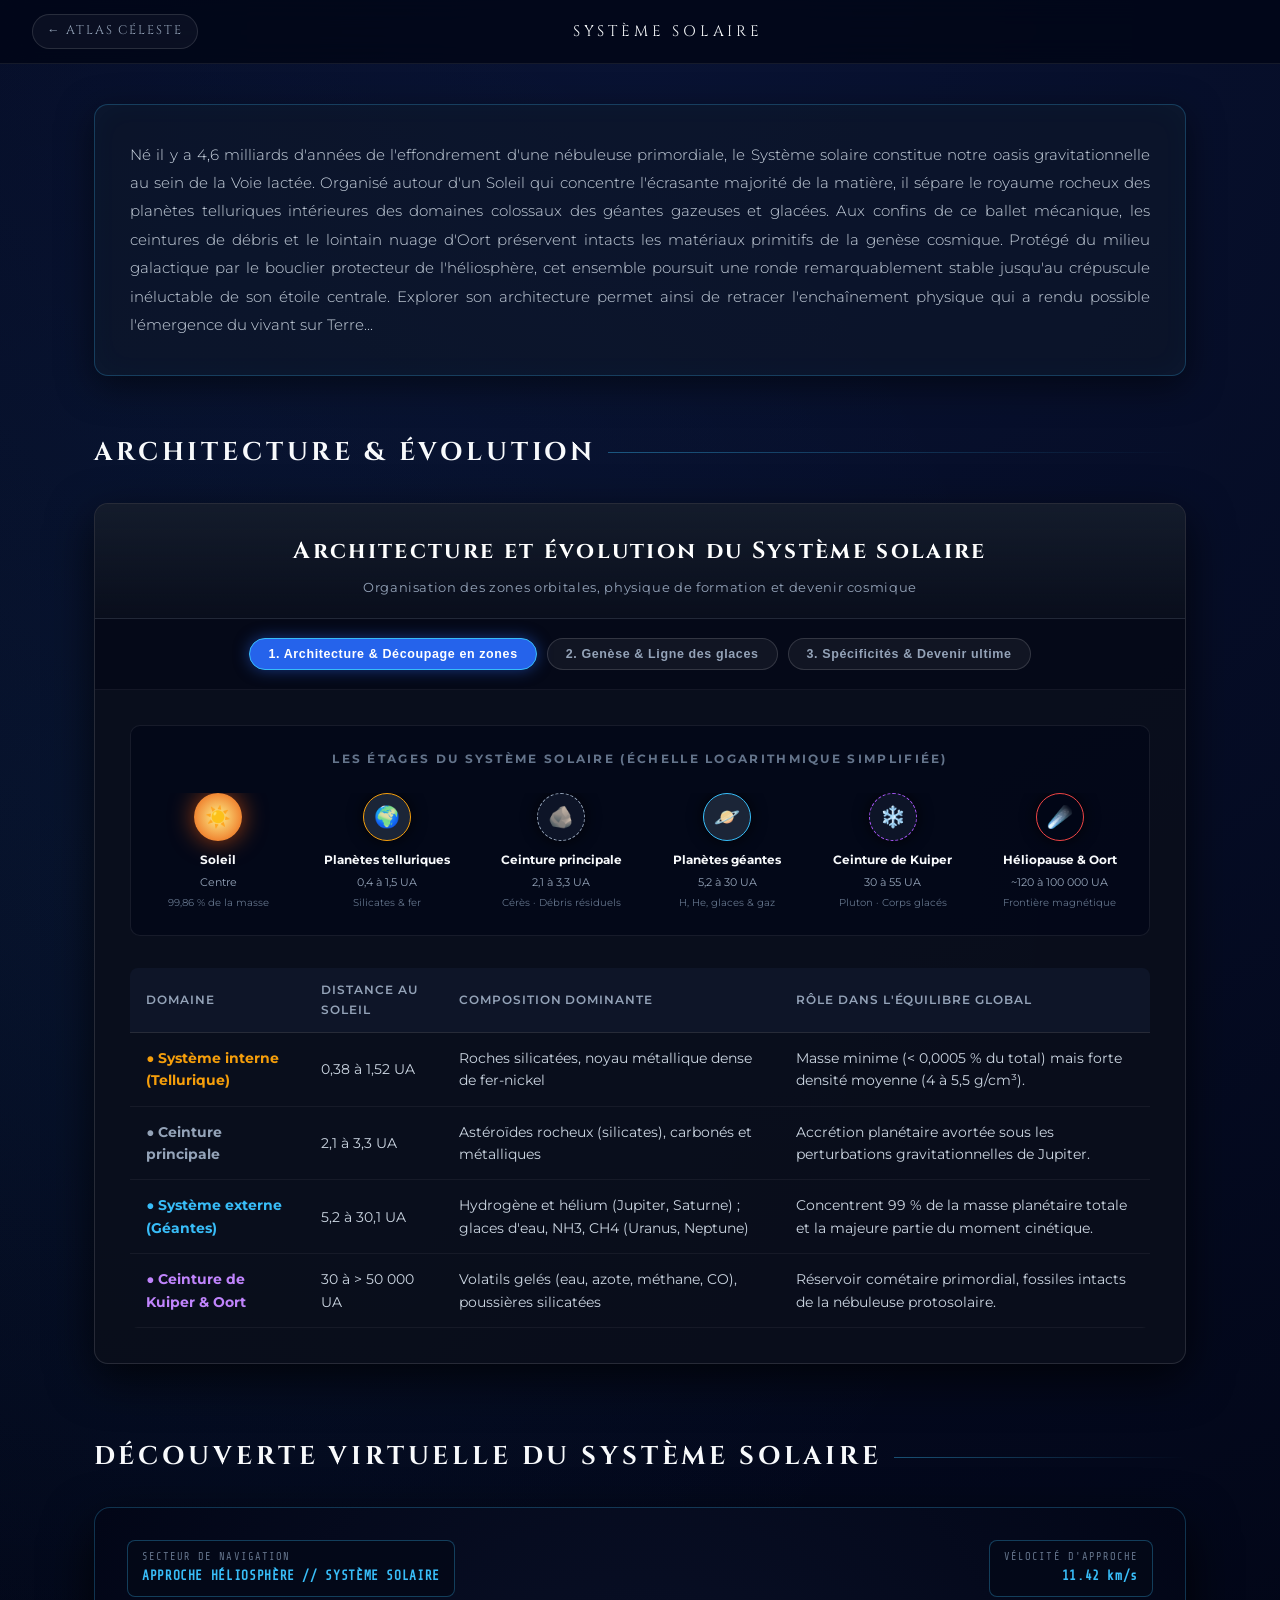
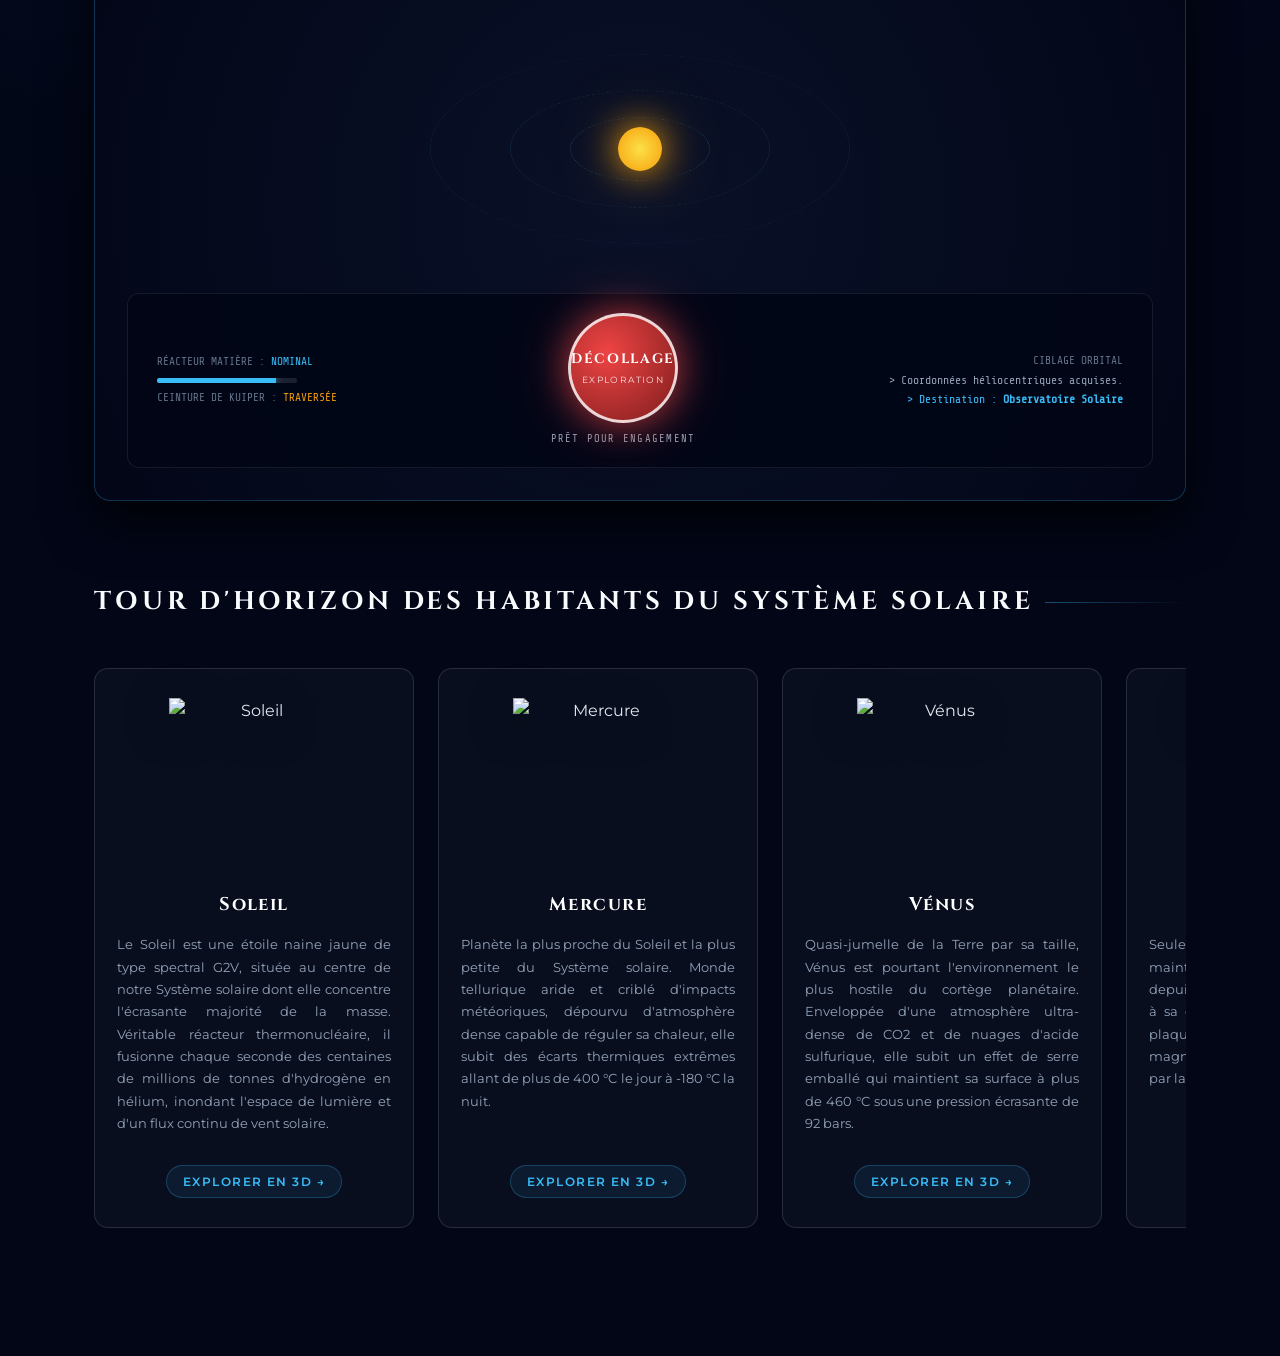
==== commit 84a8e872: "Create index.html" ====
--- a/systeme-solaire/index.html
+++ b/systeme-solaire/index.html
@@ -2,4125 +2,958 @@
 <html lang="fr">
 <head>
   <meta charset="UTF-8">
-  <meta name="viewport" content="width=device-width, initial-scale=1.0, user-scalable=no">
-  <title>Observatoire du Système Solaire 3D & Cartographie Planétaire</title>
+  <meta name="viewport" content="width=device-width, initial-scale=1.0">
+  <title>Système Solaire — Hub d'Exploration</title>
+
+  <link rel="icon" type="image/jpeg" sizes="512x512" href="../icon-512.jpeg">
+  <link rel="apple-touch-icon" href="../icon-512.jpeg">
+
+  <link rel="preconnect" href="https://fonts.googleapis.com">
+  <link rel="preconnect" href="https://fonts.gstatic.com" crossorigin>
+  <link href="https://fonts.googleapis.com/css2?family=Cinzel:wght@500;700&family=Montserrat:wght@300;400;500;600;700&family=Share+Tech+Mono&display=swap" rel="stylesheet">
+
   <style>
-    * { margin: 0; padding: 0; box-sizing: border-box; }
-    html, body {
-      background-color: #010206;
+    * {
+      box-sizing: border-box;
+      margin: 0;
+      padding: 0;
+    }
+
+    body {
+      background-color: #020617;
       color: #e2e8f0;
-      font-family: -apple-system, BlinkMacSystemFont, "Segoe UI", Roboto, sans-serif;
+      font-family: 'Montserrat', sans-serif;
+      line-height: 1.65;
+      overflow-x: hidden;
+      background-image: 
+        radial-gradient(circle at 50% 0%, rgba(30, 58, 138, 0.25) 0%, transparent 60%),
+        radial-gradient(circle at 10% 30%, rgba(56, 189, 248, 0.05) 0%, transparent 40%);
+    }
+
+    /* BARRE SUPÉRIEURE */
+    .top-nav {
+      position: sticky;
+      top: 0;
+      z-index: 100;
+      display: flex;
+      justify-content: space-between;
+      align-items: center;
+      padding: 0.9rem 2rem;
+      background: rgba(2, 6, 23, 0.88);
+      backdrop-filter: blur(14px);
+      -webkit-backdrop-filter: blur(14px);
+      border-bottom: 1px solid rgba(255, 255, 255, 0.08);
+    }
+
+    .nav-back {
+      display: inline-flex;
+      align-items: center;
+      gap: 8px;
+      color: #94a3b8;
+      text-decoration: none;
+      font-family: 'Cinzel', serif;
+      font-size: 0.78rem;
+      letter-spacing: 0.15em;
+      text-transform: uppercase;
+      padding: 6px 14px;
+      border-radius: 20px;
+      background: rgba(255, 255, 255, 0.04);
+      border: 1px solid rgba(255, 255, 255, 0.12);
+      transition: all 0.3s ease;
+    }
+
+    .nav-back:hover {
+      color: #38bdf8;
+      border-color: #38bdf8;
+      background: rgba(56, 189, 248, 0.1);
+      transform: translateX(-2px);
+    }
+
+    .nav-brand {
+      font-family: 'Cinzel', serif;
+      font-size: 0.95rem;
+      letter-spacing: 0.25em;
+      text-transform: uppercase;
+      color: #f8fafc;
+    }
+
+    /* CONTENEUR GLOBAL */
+    .container {
+      max-width: 1140px;
+      margin: 0 auto;
+      padding: 2.5rem 1.5rem 6rem;
+    }
+
+    /* SECTION 1 : INTRODUCTION */
+    .intro-banner {
+      background: rgba(15, 23, 42, 0.65);
+      border: 1px solid rgba(56, 189, 248, 0.25);
+      border-radius: 14px;
+      padding: clamp(1.4rem, 3vw, 2.2rem);
+      margin-bottom: 3.5rem;
+      box-shadow: 0 10px 35px rgba(0, 0, 0, 0.5), inset 0 0 30px rgba(56, 189, 248, 0.03);
+    }
+
+    .intro-text {
+      font-size: clamp(0.92rem, 1.2vw, 1.05rem);
+      font-weight: 300;
+      color: #cbd5e1;
+      text-align: justify;
+      line-height: 1.85;
+    }
+
+    .section-title {
+      font-family: 'Cinzel', serif;
+      font-size: clamp(1.2rem, 2.2vw, 1.6rem);
+      letter-spacing: 0.15em;
+      text-transform: uppercase;
+      color: #f8fafc;
+      margin-bottom: 1.8rem;
+      display: flex;
+      align-items: center;
+      gap: 12px;
+    }
+
+    .section-title::after {
+      content: "";
+      flex: 1;
+      height: 1px;
+      background: linear-gradient(90deg, rgba(56, 189, 248, 0.4), transparent);
+    }
+
+    /* SECTION 2 : INFOGRAPHIE INTERACTIVE */
+    .info-card {
+      background: rgba(10, 15, 28, 0.92);
+      border: 1px solid rgba(255, 255, 255, 0.12);
+      border-radius: 14px;
       overflow: hidden;
+      margin-bottom: 4.5rem;
+      box-shadow: 0 15px 45px rgba(0, 0, 0, 0.7);
+    }
+
+    .info-header {
+      padding: 1.8rem 1.8rem 1.2rem;
+      text-align: center;
+      background: linear-gradient(180deg, rgba(30, 41, 59, 0.5) 0%, rgba(10, 15, 28, 0) 100%);
+      border-bottom: 1px solid rgba(255, 255, 255, 0.06);
+    }
+
+    .info-header h3 {
+      font-family: 'Cinzel', serif;
+      font-size: clamp(1.1rem, 2vw, 1.45rem);
+      letter-spacing: 0.1em;
+      color: #ffffff;
+      margin-bottom: 0.4rem;
+    }
+
+    .info-header p {
+      font-size: 0.82rem;
+      color: #94a3b8;
+      letter-spacing: 0.05em;
+    }
+
+    .tab-pills {
+      display: flex;
+      justify-content: center;
+      gap: 10px;
+      padding: 1.2rem 1.5rem;
+      flex-wrap: wrap;
+      background: rgba(2, 6, 23, 0.6);
+      border-bottom: 1px solid rgba(255, 255, 255, 0.06);
+    }
+
+    .tab-btn {
+      background: rgba(255, 255, 255, 0.05);
+      border: 1px solid rgba(255, 255, 255, 0.14);
+      color: #94a3b8;
+      padding: 8px 18px;
+      border-radius: 30px;
+      font-size: 0.78rem;
+      font-weight: 600;
+      letter-spacing: 0.05em;
+      cursor: pointer;
+      transition: all 0.25s ease;
+    }
+
+    .tab-btn:hover {
+      color: #ffffff;
+      background: rgba(255, 255, 255, 0.1);
+      border-color: rgba(255, 255, 255, 0.3);
+    }
+
+    .tab-btn.active {
+      background: #2563eb;
+      border-color: #38bdf8;
+      color: #ffffff;
+      box-shadow: 0 0 15px rgba(37, 99, 235, 0.5);
+    }
+
+    .tab-content {
+      padding: clamp(1.2rem, 3vw, 2.2rem);
+    }
+
+    .tab-pane {
+      display: none;
+    }
+
+    .tab-pane.active {
+      display: block;
+      animation: fadeIn 0.4s ease;
+    }
+
+    @keyframes fadeIn {
+      from { opacity: 0; transform: translateY(6px); }
+      to { opacity: 1; transform: translateY(0); }
+    }
+
+    /* SCHÉMA ÉCHELLE LOGARITHMIQUE */
+    .scale-diagram {
+      background: rgba(2, 6, 23, 0.7);
+      border: 1px solid rgba(255, 255, 255, 0.08);
+      border-radius: 10px;
+      padding: 1.5rem 1rem;
+      margin-bottom: 2rem;
+    }
+
+    .scale-title {
+      text-align: center;
+      font-size: 0.72rem;
+      letter-spacing: 0.2em;
+      text-transform: uppercase;
+      color: #64748b;
+      font-weight: 700;
+      margin-bottom: 1.5rem;
+    }
+
+    .scale-track {
+      display: flex;
+      align-items: center;
+      justify-content: space-between;
+      position: relative;
+      padding: 0 1rem;
+      overflow-x: auto;
+      gap: 1.5rem;
+    }
+
+    .scale-track::before {
+      content: "";
+      position: absolute;
+      top: 30px;
+      left: 2rem;
+      right: 2rem;
+      height: 1px;
+      background: dashed 1px rgba(255, 255, 255, 0.18);
+      z-index: 1;
+    }
+
+    .scale-node {
+      position: relative;
+      z-index: 2;
+      display: flex;
+      flex-direction: column;
+      align-items: center;
+      min-width: 110px;
+      text-align: center;
+    }
+
+    .node-icon {
+      width: 48px;
+      height: 48px;
+      border-radius: 50%;
+      display: flex;
+      align-items: center;
+      justify-content: center;
+      margin-bottom: 10px;
+      box-shadow: 0 0 15px rgba(0, 0, 0, 0.8);
+      font-size: 1.3rem;
+    }
+
+    .node-sun { background: radial-gradient(circle, #fef08a, #ea580c); box-shadow: 0 0 25px rgba(234, 88, 12, 0.7); }
+    .node-telluric { background: rgba(30, 41, 59, 0.9); border: 1px solid #f59e0b; }
+    .node-belt { background: rgba(15, 23, 42, 0.9); border: 1px dashed #94a3b8; }
+    .node-giants { background: rgba(30, 41, 59, 0.9); border: 1px solid #38bdf8; }
+    .node-kuiper { background: rgba(15, 23, 42, 0.9); border: 1px dashed #a855f7; }
+    .node-oort { background: rgba(2, 6, 23, 0.9); border: 1px solid #ef4444; }
+
+    .node-label { font-size: 0.74rem; font-weight: 700; color: #f8fafc; margin-bottom: 3px; }
+    .node-dist { font-size: 0.68rem; color: #94a3b8; }
+    .node-sub { font-size: 0.65rem; color: #64748b; margin-top: 2px; }
+
+    /* TABLEAU STYLISÉ */
+    .astro-table {
+      width: 100%;
+      border-collapse: collapse;
+      font-size: 0.85rem;
+      border-radius: 8px;
+      overflow: hidden;
+    }
+
+    .astro-table th {
+      background: rgba(15, 23, 42, 0.9);
+      color: #94a3b8;
+      font-weight: 600;
+      text-align: left;
+      padding: 12px 16px;
+      border-bottom: 1px solid rgba(255, 255, 255, 0.12);
+      font-size: 0.75rem;
+      letter-spacing: 0.08em;
+      text-transform: uppercase;
+    }
+
+    .astro-table td {
+      padding: 14px 16px;
+      border-bottom: 1px solid rgba(255, 255, 255, 0.05);
+      color: #cbd5e1;
+    }
+
+    .astro-table tr:hover td {
+      background: rgba(255, 255, 255, 0.02);
+    }
+
+    .domain-name {
+      font-weight: 700;
+      color: #ffffff;
+      display: flex;
+      align-items: center;
+      gap: 6px;
+    }
+
+    /* SECTION 3 : LE COCKPIT / SAS DE DÉCOLLAGE */
+    .cockpit-box {
+      position: relative;
+      background: radial-gradient(circle at 50% 50%, #0a1128 0%, #020617 100%);
+      border: 1px solid rgba(56, 189, 248, 0.25);
+      border-radius: 16px;
+      overflow: hidden;
+      margin-bottom: 5rem;
+      box-shadow: 0 20px 50px rgba(0, 0, 0, 0.8);
+      padding: 2rem;
+    }
+
+    .cockpit-header {
+      display: flex;
+      justify-content: space-between;
+      align-items: flex-start;
+      margin-bottom: 2rem;
+      flex-wrap: wrap;
+      gap: 1rem;
+    }
+
+    .hud-box {
+      background: rgba(4, 9, 24, 0.85);
+      border: 1px solid rgba(56, 189, 248, 0.3);
+      border-radius: 8px;
+      padding: 8px 14px;
+      font-family: 'Share Tech Mono', monospace;
+      font-size: 0.8rem;
+    }
+
+    .hud-sub { font-size: 0.65rem; color: #64748b; letter-spacing: 0.1em; text-transform: uppercase; }
+    .hud-val { color: #38bdf8; font-weight: 700; letter-spacing: 0.05em; }
+
+    .cockpit-radar {
+      height: 240px;
+      position: relative;
+      display: flex;
+      align-items: center;
+      justify-content: center;
+      margin: 1rem 0;
+    }
+
+    .radar-sun {
+      width: 44px;
+      height: 44px;
+      border-radius: 50%;
+      background: radial-gradient(circle, #fde047, #f59e0b);
+      box-shadow: 0 0 35px #f59e0b, 0 0 70px rgba(245, 158, 11, 0.4);
+      z-index: 2;
+    }
+
+    .radar-orbit {
+      position: absolute;
+      border-radius: 50%;
+      border: 1px dashed rgba(56, 189, 248, 0.25);
+      pointer-events: none;
+      transform: scaleY(0.45) rotate(-15deg);
+    }
+
+    .orbit-1 { width: 140px; height: 140px; }
+    .orbit-2 { width: 260px; height: 260px; border-color: rgba(56, 189, 248, 0.18); }
+    .orbit-3 { width: 420px; height: 420px; border-color: rgba(56, 189, 248, 0.12); }
+
+    .cockpit-controls {
+      display: flex;
+      justify-content: space-between;
+      align-items: center;
+      background: rgba(2, 6, 23, 0.9);
+      border: 1px solid rgba(255, 255, 255, 0.08);
+      border-radius: 12px;
+      padding: 1.2rem 1.8rem;
+      margin-top: 1.5rem;
+      flex-wrap: wrap;
+      gap: 1.5rem;
+    }
+
+    .control-status {
+      min-width: 200px;
+      font-family: 'Share Tech Mono', monospace;
+      font-size: 0.78rem;
+    }
+
+    .status-bar-bg {
+      width: 140px;
+      height: 5px;
+      background: rgba(255, 255, 255, 0.1);
+      border-radius: 3px;
+      margin: 6px 0;
+      overflow: hidden;
+    }
+
+    .status-bar-fill {
+      width: 85%;
+      height: 100%;
+      background: #38bdf8;
+      box-shadow: 0 0 10px #38bdf8;
+    }
+
+    /* BOUTON ROUGE DÉCOLLAGE PULSANT */
+    .btn-launch-container {
+      display: flex;
+      flex-direction: column;
+      align-items: center;
+      gap: 8px;
+    }
+
+    .btn-launch {
+      position: relative;
+      width: 110px;
+      height: 110px;
+      border-radius: 50%;
+      background: radial-gradient(circle at 35% 35%, #ef4444, #7f1d1d);
+      border: 3px solid rgba(255, 255, 255, 0.8);
+      color: #ffffff;
+      text-decoration: none;
+      display: flex;
+      flex-direction: column;
+      align-items: center;
+      justify-content: center;
+      box-shadow: 0 0 35px rgba(239, 68, 68, 0.65), 0 0 70px rgba(239, 68, 68, 0.3);
+      transition: all 0.3s cubic-bezier(0.16, 1, 0.3, 1);
+      animation: launchPulse 2.8s infinite ease-in-out;
+    }
+
+    .btn-launch:hover {
+      transform: scale(1.08);
+      box-shadow: 0 0 50px rgba(239, 68, 68, 0.9), 0 0 90px rgba(239, 68, 68, 0.5);
+      background: radial-gradient(circle at 35% 35%, #f87171, #991b1b);
+    }
+
+    .btn-launch-title {
+      font-family: 'Cinzel', serif;
+      font-weight: 700;
+      font-size: 0.85rem;
+      letter-spacing: 0.12em;
+    }
+
+    .btn-launch-sub {
+      font-size: 0.58rem;
+      letter-spacing: 0.15em;
+      text-transform: uppercase;
+      opacity: 0.85;
+      margin-top: 2px;
+    }
+
+    .launch-ready {
+      font-family: 'Share Tech Mono', monospace;
+      font-size: 0.65rem;
+      color: #94a3b8;
+      letter-spacing: 0.12em;
+      text-transform: uppercase;
+    }
+
+    @keyframes launchPulse {
+      0%, 100% {
+        box-shadow: 0 0 25px rgba(239, 68, 68, 0.5), inset 0 0 15px rgba(255, 255, 255, 0.2);
+      }
+      50% {
+        box-shadow: 0 0 45px rgba(239, 68, 68, 0.85), inset 0 0 25px rgba(255, 255, 255, 0.4);
+      }
+    }
+
+    /* SECTION 4 : LE CARROUSEL DES CORPS CÉLESTES */
+    .carousel-section {
+      position: relative;
+    }
+
+    .carousel-wrapper {
+      display: flex;
+      gap: 1.5rem;
+      overflow-x: auto;
+      scroll-snap-type: x mandatory;
+      padding: 1rem 0.5rem 2rem;
+      scrollbar-width: thin;
+      scrollbar-color: rgba(56, 189, 248, 0.4) transparent;
+      -webkit-overflow-scrolling: touch;
+    }
+
+    .carousel-wrapper::-webkit-scrollbar {
+      height: 6px;
+    }
+
+    .carousel-wrapper::-webkit-scrollbar-track {
+      background: rgba(2, 6, 23, 0.5);
+      border-radius: 4px;
+    }
+
+    .carousel-wrapper::-webkit-scrollbar-thumb {
+      background: rgba(56, 189, 248, 0.4);
+      border-radius: 4px;
+    }
+
+    .body-card {
+      flex: 0 0 320px;
+      scroll-snap-align: start;
+      background: rgba(11, 17, 33, 0.85);
+      border: 1px solid rgba(255, 255, 255, 0.12);
+      border-radius: 14px;
+      padding: 1.8rem 1.4rem;
+      display: flex;
+      flex-direction: column;
+      align-items: center;
+      text-align: center;
+      transition: all 0.35s cubic-bezier(0.16, 1, 0.3, 1);
+    }
+
+    .body-card:hover {
+      transform: translateY(-6px);
+      border-color: rgba(56, 189, 248, 0.5);
+      background: rgba(15, 23, 42, 0.95);
+      box-shadow: 0 12px 35px rgba(0, 0, 0, 0.7), 0 0 20px rgba(56, 189, 248, 0.15);
+    }
+
+    .body-thumb-container {
+      width: 170px;
+      height: 170px;
+      margin-bottom: 1.4rem;
+      position: relative;
+      display: flex;
+      align-items: center;
+      justify-content: center;
+    }
+
+    .body-thumb {
       width: 100%;
       height: 100%;
-      user-select: none;
-      -webkit-user-select: none;
-      touch-action: none;
-    }
-
-    #app-container {
-      width: 100vw;
-      height: 100vh;
-      display: flex;
-      background: #010206;
-      overflow: hidden;
-      position: relative;
-    }
-
-    #main-stage {
-      flex: 1 1 auto;
-      height: 100%;
-      position: relative;
-      overflow: hidden;
-      min-width: 0;
-    }
-
-    #viewport {
-      width: 100%;
-      height: 100%;
-      position: absolute;
-      top: 0;
-      left: 0;
-      z-index: 1;
-    }
-
-    #top-bar {
-      position: absolute;
-      top: 12px;
-      left: 12px;
-      right: 12px;
-      display: flex;
-      justify-content: space-between;
-      align-items: center;
-      z-index: 20;
-      pointer-events: none;
-      flex-wrap: wrap;
-      gap: 8px;
-    }
-    .hud-card {
-      background: rgba(10, 15, 28, 0.94);
-      border: 1px solid rgba(255, 255, 255, 0.18);
-      backdrop-filter: blur(12px);
-      -webkit-backdrop-filter: blur(12px);
-      border-radius: 8px;
-      padding: 6px 12px;
-      pointer-events: auto;
-      display: flex;
-      align-items: center;
-      gap: 10px;
-      box-shadow: 0 8px 30px rgba(0,0,0,0.85);
-    }
-    /* Barre de liens externes vers les fiches du site */
-  /* Barre de liens externes vers les fiches du site */
-    #links-bar {
-      width: 100%;
-      display: flex;
-      flex-direction: column;
-      gap: 5px;
-      pointer-events: none;
-      margin-top: 2px;
-    }
-    .links-row {
-      display: flex;
-      gap: 6px;
-      flex-wrap: wrap;
-      pointer-events: auto;
-    }
-      display: flex;
-      gap: 6px;
-      flex-wrap: wrap;
-      pointer-events: auto;
-    }
-    /* Barre de liens externes vers les fiches du site */
-    #links-bar {
-      width: 100%;
-      display: flex;
-      flex-direction: column;
-      gap: 5px;
-      pointer-events: none;
-      margin-top: 4px;
-    }
-    .links-row {
-      display: flex;
-      gap: 6px;
-      flex-wrap: wrap;
-      pointer-events: auto;
-    }
-    .planet-link-btn {
-      display: inline-flex !important;
-      align-items: center;
-      gap: 5px;
-      text-decoration: none !important;
-      padding: 3px 8px;
-      border-radius: 6px;
-      font-size: 0.72rem;
+      object-fit: contain;
+      filter: drop-shadow(0 10px 20px rgba(0, 0, 0, 0.9));
+      transition: transform 0.5s ease;
+    }
+
+    .body-card:hover .body-thumb {
+      transform: scale(1.06);
+    }
+
+    .body-name {
+      font-family: 'Cinzel', serif;
+      font-size: 1.15rem;
       font-weight: 700;
-      color: #f8fafc !important;
-      background: rgba(10, 15, 28, 0.88);
-      backdrop-filter: blur(8px);
-      -webkit-backdrop-filter: blur(8px);
-      border: 1px solid var(--accent-color, rgba(255, 255, 255, 0.3));
-      box-shadow: 0 0 7px var(--glow-color, rgba(255, 255, 255, 0.2));
-      animation: softPulse 2.8s infinite ease-in-out;
-      transition: all 0.2s ease;
-      white-space: nowrap;
-    }
-    .planet-link-btn:hover {
-      transform: translateY(-1px) scale(1.04);
-      background: rgba(15, 23, 42, 0.96);
-      box-shadow: 0 0 14px var(--glow-color, rgba(255, 255, 255, 0.6));
-      color: #fff !important;
-    }
-    @keyframes softPulse {
-      0%, 100% {
-        box-shadow: 0 0 4px var(--glow-color, rgba(255, 255, 255, 0.2));
-        border-color: var(--accent-color, rgba(255, 255, 255, 0.3));
-      }
-      50% {
-        box-shadow: 0 0 11px var(--glow-color, rgba(255, 255, 255, 0.55));
-        border-color: #fff;
-      }
-    }
-    .hud-title {
-      font-size: 0.88rem;
-      font-weight: 700;
-      letter-spacing: 1px;
-      text-transform: uppercase;
-      color: #38bdf8;
-    }
-
-    select {
-      background: #040711;
-      border: 1px solid #38bdf8;
-      color: #f8fafc;
-      padding: 6px 10px;
-      border-radius: 6px;
-      cursor: pointer;
+      color: #ffffff;
+      margin-bottom: 0.8rem;
+      letter-spacing: 0.08em;
+    }
+
+    .body-desc {
       font-size: 0.82rem;
-      font-weight: 600;
-      outline: none;
-      max-width: 220px;
-    }
-    select optgroup { background: #020617; color: #38bdf8; font-weight: 700; }
-    select option { background: #0f172a; color: #e2e8f0; font-weight: normal; }
-
-    button {
-      background: rgba(255, 255, 255, 0.08);
-      border: 1px solid rgba(255, 255, 255, 0.2);
-      color: #fff;
-      padding: 6px 10px;
-      border-radius: 6px;
-      cursor: pointer;
-      font-size: 0.8rem;
-      font-weight: 600;
-      display: flex;
-      align-items: center;
-      gap: 5px;
-      transition: all 0.2s;
-    }
-    button:hover { background: rgba(56, 189, 248, 0.25); border-color: #38bdf8; }
-    #btn-back { display: none; background: rgba(245, 158, 11, 0.2); border-color: #f59e0b; color: #fbbf24; }
-    #btn-enter-studio { display: none; background: rgba(56, 189, 248, 0.25); border-color: #38bdf8; color: #38bdf8; }
-    #btn-venus-switch { display: none; background: rgba(217, 119, 6, 0.25); border-color: #f59e0b; color: #fbbf24; }
-    #btn-lock-target { display: none; background: rgba(56, 189, 248, 0.2); border-color: #38bdf8; color: #38bdf8; }
-    #btn-toggle-missions { display: none; background: rgba(16, 185, 129, 0.2); border-color: #10b981; color: #34d399; }
-
-    .time-control { display: flex; align-items: center; gap: 6px; font-size: 0.78rem; color: #94a3b8; }
-    input[type="range"] { height: 5px; accent-color: #38bdf8; cursor: pointer; }
-
-    #labels-container {
-      position: absolute;
-      top: 0;
-      left: 0;
-      width: 100%;
-      height: 100%;
-      z-index: 10;
-      pointer-events: none;
-    }
-
-    #hover-tooltip {
-      position: absolute;
-      padding: 4px 10px;
-      border-radius: 6px;
-      font-size: 11px;
-      font-weight: 700;
-      background: rgba(10, 15, 28, 0.92);
-      border: 1px solid #38bdf8;
-      color: #38bdf8;
-      pointer-events: none;
-      transform: translate(-50%, -140%);
-      white-space: nowrap;
-      display: none;
-      box-shadow: 0 4px 15px rgba(0,0,0,0.8);
-      z-index: 25;
-    }
-
-    .global-body-label {
-      position: absolute;
-      font-size: 10px;
-      font-weight: 600;
-      color: #cbd5e1;
-      background: rgba(4, 7, 17, 0.88);
-      border: 1px solid rgba(56, 189, 248, 0.4);
-      padding: 2px 7px;
-      border-radius: 4px;
-      transform: translate(-50%, 14px);
-      white-space: nowrap;
-      pointer-events: auto;
-      cursor: pointer;
-      box-shadow: 0 2px 8px rgba(0,0,0,0.7);
-      transition: border-color 0.2s ease, background 0.2s ease;
-    }
-    .global-body-label:hover, .global-body-label.selected {
-      border-color: #38bdf8;
-      color: #38bdf8;
-      background: rgba(14, 25, 45, 0.95);
-      font-weight: 700;
-    }
-
-    .poi-label {
-      position: absolute;
-      padding: 3px 7px;
-      border-radius: 12px;
-      font-size: 10px;
-      font-weight: 700;
-      cursor: pointer;
-      white-space: nowrap;
-      transform: translate(-50%, -50%);
-      box-shadow: 0 4px 12px rgba(0,0,0,0.85);
-      backdrop-filter: blur(8px);
-      -webkit-backdrop-filter: blur(8px);
-      pointer-events: auto;
-      transition: opacity 0.2s ease, transform 0.15s ease;
-    }
-    .poi-label:hover { transform: translate(-50%, -50%) scale(1.15); z-index: 15; }
-    .poi-volcano { background: rgba(50, 10, 10, 0.92); border: 1px solid #ef4444; color: #fca5a5; }
-    .poi-crater  { background: rgba(50, 25, 8, 0.92); border: 1px solid #f97316; color: #fdba74; }
-    .poi-corona  { background: rgba(45, 15, 55, 0.92); border: 1px solid #c084fc; color: #e9d5ff; }
-    .poi-valley  { background: rgba(10, 35, 60, 0.92); border: 1px solid #38bdf8; color: #bae6fd; }
-    .poi-mare    { background: rgba(20, 25, 35, 0.92); border: 1px solid #94a3b8; color: #cbd5e1; }
-    .poi-mission { background: rgba(6, 78, 59, 0.92); border: 1px solid #10b981; color: #34d399; font-size: 11px; padding: 2px 6px; border-radius: 4px; }
-
-    #geo-legend {
-      position: absolute;
-      bottom: 20px;
-      left: 20px;
-      z-index: 25;
-      display: none;
-      flex-direction: column;
-      gap: 6px;
-      font-size: 0.75rem;
-    }
-    .legend-title { font-weight: 700; color: #94a3b8; margin-bottom: 2px; text-transform: uppercase; font-size: 0.68rem; letter-spacing: 0.5px; }
-    .legend-row { display: flex; align-items: center; gap: 8px; }
-    .legend-dot { width: 10px; height: 10px; border-radius: 50%; }
-
-    #info-sidebar {
-      width: 440px;
-      height: 100%;
-      flex-shrink: 0;
-      background: rgba(10, 15, 26, 0.98);
-      border-left: 1px solid rgba(255, 255, 255, 0.14);
-      box-shadow: -8px 0 35px rgba(0,0,0,0.85);
-      z-index: 30;
-      overflow-y: auto;
-      display: flex;
-      flex-direction: column;
-      touch-action: pan-y;
-    }
-    .info-content { padding: 18px 20px; }
-    #card-title { font-size: 1.45rem; color: #f8fafc; font-weight: 700; }
-
-    #poi-back-breadcrumb {
-      display: none;
+      color: #94a3b8;
+      line-height: 1.7;
+      text-align: justify;
+      margin-bottom: 1.4rem;
+      flex-grow: 1;
+    }
+
+    .body-link {
+      margin-top: auto;
+      display: inline-flex;
       align-items: center;
       gap: 6px;
       color: #38bdf8;
+      text-decoration: none;
       font-size: 0.75rem;
-      font-weight: 700;
+      font-weight: 600;
+      letter-spacing: 0.12em;
       text-transform: uppercase;
-      letter-spacing: 0.5px;
-      cursor: pointer;
-      margin-bottom: 10px;
-      background: rgba(56, 189, 248, 0.12);
-      border: 1px solid rgba(56, 189, 248, 0.3);
-      padding: 5px 10px;
-      border-radius: 6px;
-      width: fit-content;
-    }
-    #poi-back-breadcrumb:hover { background: rgba(56, 189, 248, 0.25); }
-    
-    .badge-container { display: flex; gap: 8px; align-items: center; margin: 6px 0 12px 0; flex-wrap: wrap; }
-    #card-badge {
-      font-size: 0.7rem;
-      font-weight: 700;
-      padding: 3px 8px;
-      border-radius: 4px;
-      text-transform: uppercase;
-      letter-spacing: 0.8px;
-      background: #1e293b;
-      color: #38bdf8;
-      border: 1px solid rgba(56, 189, 248, 0.3);
-    }
-    .spin-badge {
-      font-size: 0.7rem;
-      font-weight: 700;
-      padding: 3px 8px;
-      border-radius: 4px;
-      background: rgba(245, 158, 11, 0.2);
-      color: #fbbf24;
-      border: 1px solid #f59e0b;
-      display: none;
-      align-items: center;
-      gap: 5px;
-    }
-    .spin-icon { display: inline-block; animation: rotateIcon 4s linear infinite; }
-    @keyframes rotateIcon { from { transform: rotate(0deg); } to { transform: rotate(360deg); } }
-
-    .nav-gesture-hint {
-      background: rgba(56, 189, 248, 0.1);
-      border: 1px solid rgba(56, 189, 248, 0.3);
-      border-radius: 6px;
-      padding: 6px 10px;
-      font-size: 0.72rem;
-      color: #38bdf8;
-      margin-bottom: 12px;
-      display: flex;
-      align-items: center;
-      gap: 6px;
-      font-weight: 600;
-    }
-
-    .sidebar-tabs {
-      display: flex;
-      gap: 4px;
-      border-bottom: 1px solid rgba(255,255,255,0.12);
-      margin-bottom: 14px;
-      padding-bottom: 4px;
-      overflow-x: auto;
-    }
-    .tab-btn {
-      background: transparent;
-      border: none;
-      border-radius: 4px;
-      padding: 5px 8px;
-      font-size: 0.70rem;
-      font-weight: 700;
-      color: #94a3b8;
-      cursor: pointer;
-      text-transform: uppercase;
-      letter-spacing: 0.5px;
-      transition: all 0.2s;
-      white-space: nowrap;
-    }
-    .tab-btn.active {
-      background: rgba(56, 189, 248, 0.2);
-      color: #38bdf8;
-      border: 1px solid rgba(56, 189, 248, 0.4);
-    }
-
-    #poi-photo-box {
-      width: 100%;
-      height: 380px;
-      border-radius: 8px;
-      overflow: hidden;
-      margin-bottom: 14px;
-      display: none;
-      border: 1px solid rgba(255,255,255,0.18);
-      background: #020617;
-      box-shadow: 0 4px 15px rgba(0,0,0,0.6);
-      position: relative;
-    }
-    #poi-photo-box img { width: 100%; height: 100%; object-fit: cover; }
-    #poi-photo-caption {
-      position: absolute;
-      bottom: 0; left: 0; right: 0;
-      background: rgba(2, 6, 23, 0.88);
-      padding: 6px 10px;
-      font-size: 0.7rem;
-      color: #38bdf8;
-      border-top: 1px solid rgba(255,255,255,0.1);
-    }
-
-    .tab-pane { display: none; }
-    .tab-pane.active { display: block; }
-
-    .section-title {
-      font-size: 0.76rem;
-      font-weight: 700;
-      color: #38bdf8;
-      text-transform: uppercase;
-      letter-spacing: 0.6px;
-      margin: 14px 0 6px 0;
-      display: flex;
-      align-items: center;
-      gap: 6px;
-    }
-    .section-p {
-      font-size: 0.82rem;
-      line-height: 1.65;
-      color: #cbd5e1;
-      margin-bottom: 12px;
-      text-align: justify;
-    }
-
-    .infographic-box {
-      background: rgba(0, 0, 0, 0.5);
-      border: 1px solid rgba(255, 255, 255, 0.1);
-      border-radius: 8px;
-      padding: 12px;
-      margin-bottom: 14px;
-    }
-    .info-subhead { font-size: 0.72rem; color: #94a3b8; text-transform: uppercase; margin-bottom: 8px; font-weight: 700; letter-spacing: 0.5px; }
-
-    #scale-comparison-svg { width: 100%; height: 95px; display: block; }
-
-    #cutaway-svg-container {
-      width: 100%;
-      height: 140px;
-      display: flex;
-      justify-content: center;
-      align-items: center;
-      margin-bottom: 8px;
-    }
-    #cutaway-svg { width: 100%; height: 100%; }
-
-    .gauge-row { margin-bottom: 8px; }
-    .gauge-header { display: flex; justify-content: space-between; font-size: 0.7rem; margin-bottom: 3px; font-weight: 600; color: #cbd5e1; }
-    .gauge-bar-bg { width: 100%; height: 6px; background: rgba(255,255,255,0.08); border-radius: 3px; overflow: hidden; }
-    .gauge-bar-fill { height: 100%; border-radius: 3px; transition: width 0.8s cubic-bezier(0.4, 0, 0.2, 1); }
-
-    .grid-metrics {
-      display: grid;
-      grid-template-columns: 1fr 1fr;
-      gap: 8px;
-      margin-bottom: 14px;
-    }
-    .metric-card {
-      background: rgba(255, 255, 255, 0.04);
-      border: 1px solid rgba(255, 255, 255, 0.08);
-      border-radius: 6px;
-      padding: 8px 10px;
-      position: relative;
-      overflow: hidden;
-    }
-    .metric-card::before {
-      content: '';
-      position: absolute;
-      top: 0; left: 0; width: 3px; height: 100%;
+      padding: 6px 16px;
+      border-radius: 20px;
+      background: rgba(56, 189, 248, 0.08);
+      border: 1px solid rgba(56, 189, 248, 0.25);
+      transition: all 0.25s ease;
+    }
+
+    .body-link:hover {
       background: #38bdf8;
-    }
-    .metric-label { font-size: 0.67rem; color: #94a3b8; text-transform: uppercase; }
-    .metric-val { font-size: 0.88rem; font-weight: 700; color: #f8fafc; margin-top: 3px; }
-
-    #orbit-canvas { width: 100%; height: 130px; border-radius: 6px; background: #020617; border: 1px solid rgba(255,255,255,0.08); }
-
-    .missions-list {
-      font-size: 0.78rem;
-      color: #94a3b8;
-      line-height: 1.5;
-      padding-left: 18px;
-      margin-bottom: 12px;
-    }
-    .missions-list li { margin-bottom: 6px; }
-    .missions-list strong { color: #f59e0b; }
+      color: #020617;
+      box-shadow: 0 0 15px rgba(56, 189, 248, 0.5);
+    }
+
+    @media (max-width: 768px) {
+      .cockpit-controls {
+        flex-direction: column;
+        text-align: center;
+      }
+      .hud-box {
+        width: 100%;
+      }
+    }
   </style>
-
-  <script src="https://cdnjs.cloudflare.com/ajax/libs/three.js/r128/three.min.js"></script>
-  <script src="https://cdn.jsdelivr.net/npm/three@0.128.0/examples/js/controls/OrbitControls.js"></script>
-
-  <!-- Comportement plein écran pour iOS / Safari -->
-  <meta name="apple-mobile-web-app-title" content="Astronomie">
-  <meta name="apple-mobile-web-app-capable" content="yes">
-  <meta name="apple-mobile-web-app-status-bar-style" content="black-translucent">
 </head>
 <body>
 
-<div id="app-container">
-  
-  <div id="main-stage">
-    <div id="viewport"></div>
-    <div id="labels-container">
-      <div id="hover-tooltip"></div>
-    </div>
-
-    <div id="top-bar">
-      <div class="hud-card">
-        <div class="hud-title" id="mode-title">SYSTÈME SOLAIRE</div>
-        <button id="btn-back" onclick="launchGlobalMode()">⬅ Vue d'ensemble</button>
-        <button id="btn-enter-studio" onclick="enterStudioFromSelection()">🔍 Zoom Studio</button>
-      </div>
-
-      <div class="hud-card">
-        <select id="body-selector" onchange="onSelectBody(this.value)">
-          <option value="">Sélectionner un astre...</option>
-          <option value="Soleil">☀️ 0. Soleil</option>
-          <option value="Mercure">☿ 1. Mercure</option>
-          <option value="Vénus">♀ 2. Vénus</option>
-          <optgroup label="3. Terre & Satellite">
-            <option value="Terre">🜨 Terre</option>
-            <option value="Lune">└ 🌕 La Lune</option>
-          </optgroup>
-          <optgroup label="4. Mars & Satellites">
-            <option value="Mars">♂ Mars</option>
-            <option value="Phobos">└ Phobos</option>
-          </optgroup>
-          <optgroup label="5. Jupiter & Lunes Galiléennes">
-            <option value="Jupiter">♃ Jupiter</option>
-            <option value="Io">└ Io</option>
-            <option value="Europe">└ Europe</option>
-            <option value="Ganymede">└ Ganymède</option>
-            <option value="Callisto">└ Callisto</option>
-          </optgroup>
-          <optgroup label="6. Saturne & Satellites">
-            <option value="Saturne">♄ Saturne</option>
-            <option value="Titan">└ Titan</option>
-            <option value="Encelade">└ Encelade</option>
-          </optgroup>
-          <optgroup label="7. Uranus & Satellite">
-            <option value="Uranus">♅ Uranus</option>
-            <option value="Titania">└ Titania</option>
-          </optgroup>
-          <optgroup label="8. Neptune & Satellite">
-            <option value="Neptune">♆ Neptune</option>
-            <option value="Triton">└ Triton</option>
-          </optgroup>
-          <optgroup label="9. Planètes naines & Astéroïdes">
-            <option value="Pluton">♇ Pluton</option>
-            <option value="Cérès">⚪ Cérès</option>
-            <option value="Vesta">🪨 Vesta</option>
-          </optgroup>
-        </select>
-
-        <div class="time-control" id="time-controls">
-          <button id="btn-pause">⏸</button>
-          <input type="range" id="time-slider" min="-3" max="3" step="0.1" value="1" style="width: 55px;">
-          <span id="speed-val">1.0x</span>
+  <!-- BARRE DE RETOUR SUPÉRIEURE -->
+  <header class="top-nav">
+    <a href="../" class="nav-back">← Atlas Céleste</a>
+    <div class="nav-brand">Système Solaire</div>
+    <div style="width: 110px;"></div>
+  </header>
+
+  <main class="container">
+
+    <!-- 1. TEXTE D'INTRODUCTION DU SYSTÈME SOLAIRE -->
+    <section class="intro-banner">
+      <p class="intro-text">
+        Né il y a 4,6 milliards d'années de l'effondrement d'une nébuleuse primordiale, le Système solaire constitue notre oasis gravitationnelle au sein de la Voie lactée. Organisé autour d'un Soleil qui concentre l'écrasante majorité de la matière, il sépare le royaume rocheux des planètes telluriques intérieures des domaines colossaux des géantes gazeuses et glacées. Aux confins de ce ballet mécanique, les ceintures de débris et le lointain nuage d'Oort préservent intacts les matériaux primitifs de la genèse cosmique. Protégé du milieu galactique par le bouclier protecteur de l'héliosphère, cet ensemble poursuit une ronde remarquablement stable jusqu'au crépuscule inéluctable de son étoile centrale. Explorer son architecture permet ainsi de retracer l'enchaînement physique qui a rendu possible l'émergence du vivant sur Terre...
+      </p>
+    </section>
+
+    <!-- 2. INFOGRAPHIE INTERACTIVE & ARCHITECTURE -->
+    <section>
+      <h2 class="section-title">Architecture & Évolution</h2>
+
+      <div class="info-card">
+        <div class="info-header">
+          <h3>Architecture et évolution du Système solaire</h3>
+          <p>Organisation des zones orbitales, physique de formation et devenir cosmique</p>
         </div>
 
-        <button id="btn-lock-target" onclick="toggleBodyLock()">🎯 Suivi : Off</button>
-        <button id="btn-toggle-light" onclick="toggleLightingMode()">💡 Éclairage : Réaliste</button>
-        <button id="btn-toggle-global-labels" onclick="toggleGlobalLabels()">🏷️ Astres : On</button>
-        <button id="btn-toggle-missions" onclick="toggleMissionsVisibility()">🎯 Atterrissages : On</button>
-        <button id="btn-venus-switch" onclick="toggleVenusLayer()">👁️ Sol (Radar)</button>
-        <button id="btn-toggle-pois" style="display:none;" onclick="togglePoisVisibility()">🏷️ Reliefs : On</button>
-        <button id="btn-studio-pause" style="display:none;">⏸ Pause Rotation</button>
-        <button id="btn-toggle-orbits">Orbites : On</button>
-      </div>
-      
-      <div id="links-bar">
-      <!-- Ligne 1 : Soleil, Planètes telluriques & Ceinture principale -->
-      <div class="links-row">
-        <a class="planet-link-btn" href="https://sites.google.com/view/renoultdavid/astronomie/syst%C3%A8me-solaire/soleil?authuser=0" target="_blank" rel="noopener noreferrer" style="--accent-color: #f59e0b; --glow-color: rgba(245, 158, 11, 0.45);">☀️ Soleil</a>
-        <a class="planet-link-btn" href="https://sites.google.com/view/renoultdavid/astronomie/syst%C3%A8me-solaire/mercure?authuser=0" target="_blank" rel="noopener noreferrer" style="--accent-color: #94a3b8; --glow-color: rgba(148, 163, 184, 0.45);">☿ Mercure</a>
-        <a class="planet-link-btn" href="https://sites.google.com/view/renoultdavid/astronomie/syst%C3%A8me-solaire/v%C3%A9nus?authuser=0" target="_blank" rel="noopener noreferrer" style="--accent-color: #fbbf24; --glow-color: rgba(251, 191, 36, 0.45);">♀ Vénus</a>
-        <a class="planet-link-btn" href="https://sites.google.com/view/renoultdavid/astronomie/syst%C3%A8me-solaire/terre-et-lune?authuser=0" target="_blank" rel="noopener noreferrer" style="--accent-color: #38bdf8; --glow-color: rgba(56, 189, 248, 0.45);">🜨 Terre & Lune</a>
-        <a class="planet-link-btn" href="https://sites.google.com/view/renoultdavid/astronomie/syst%C3%A8me-solaire/terre-et-lune?authuser=0" target="_blank" rel="noopener noreferrer" style="--accent-color: #34d399; --glow-color: rgba(52, 211, 153, 0.45);">🌍 Objets géo</a>
-        <a class="planet-link-btn" href="https://sites.google.com/view/renoultdavid/astronomie/syst%C3%A8me-solaire/mars?authuser=0" target="_blank" rel="noopener noreferrer" style="--accent-color: #ef4444; --glow-color: rgba(239, 68, 68, 0.45);">♂ Mars</a>
-        <a class="planet-link-btn" href="https://sites.google.com/view/renoultdavid/astronomie/syst%C3%A8me-solaire/ceinture-dast%C3%A9roides?authuser=0" target="_blank" rel="noopener noreferrer" style="--accent-color: #a8a29e; --glow-color: rgba(168, 162, 158, 0.45);">🪨 Ceinture Astéroïdes</a>
-      </div>
-
-      <!-- Ligne 2 : Géantes gazeuses, de glaces & Kuiper -->
-      <div class="links-row">
-        <a class="planet-link-btn" href="https://sites.google.com/view/renoultdavid/astronomie/syst%C3%A8me-solaire/jupiter?authuser=0" target="_blank" rel="noopener noreferrer" style="--accent-color: #fdba74; --glow-color: rgba(253, 186, 116, 0.45);">♃ Jupiter</a>
-        <a class="planet-link-btn" href="https://sites.google.com/view/renoultdavid/astronomie/syst%C3%A8me-solaire/saturne?authuser=0" target="_blank" rel="noopener noreferrer" style="--accent-color: #fde047; --glow-color: rgba(253, 224, 71, 0.45);">♄ Saturne</a>
-        <a class="planet-link-btn" href="https://sites.google.com/view/renoultdavid/astronomie/syst%C3%A8me-solaire/uranus?authuser=0" target="_blank" rel="noopener noreferrer" style="--accent-color: #67e8f9; --glow-color: rgba(103, 232, 249, 0.45);">♅ Uranus</a>
-        <a class="planet-link-btn" href="https://sites.google.com/view/renoultdavid/astronomie/syst%C3%A8me-solaire/neptune?authuser=0" target="_blank" rel="noopener noreferrer" style="--accent-color: #60a5fa; --glow-color: rgba(96, 165, 250, 0.45);">♆ Neptune</a>
-        <a class="planet-link-btn" href="https://sites.google.com/view/renoultdavid/astronomie/syst%C3%A8me-solaire/ceinture-kuiper-et-pluton?authuser=0" target="_blank" rel="noopener noreferrer" style="--accent-color: #c084fc; --glow-color: rgba(192, 132, 252, 0.45);">❄️ Kuiper & Pluton</a>
-      </div>
-    </div>
-    
-   </div>
-
-    <div id="geo-legend" class="hud-card">
-      <div class="legend-title" id="legend-title">Reliefs planétaires :</div>
-      <div id="legend-items"></div>
-    </div>
-  </div>
-
-  <div id="info-sidebar">
-    <div class="info-content">
-      
-      <div id="poi-back-breadcrumb" onclick="restoreCurrentBodyCard()">
-        <span>←</span> <span id="breadcrumb-body-name">Revenir à la planète</span>
-      </div>
-
-      <div id="card-title">Système Solaire</div>
-
-      <div class="nav-gesture-hint" id="nav-hint-box">
-        <span>💡</span>
-        <span id="nav-hint-text"><strong>1 Clic / Tap :</strong> Fiche & Suivi &nbsp;|&nbsp; <strong>Double-clic :</strong> Zoom Studio</span>
-      </div>
-
-      <div class="badge-container">
-        <div id="card-badge">Cortège Héliocentrique</div>
-        <div class="spin-badge" id="spin-badge-box">
-          <span class="spin-icon">🔄</span> Rotation rétrograde
+        <div class="tab-pills">
+          <button class="tab-btn active" onclick="switchHubTab(0)">1. Architecture & Découpage en zones</button>
+          <button class="tab-btn" onclick="switchHubTab(1)">2. Genèse & Ligne des glaces</button>
+          <button class="tab-btn" onclick="switchHubTab(2)">3. Spécificités & Devenir ultime</button>
+        </div>
+
+        <div class="tab-content">
+          <!-- ONGLET 1 : ARCHITECTURE -->
+          <div class="tab-pane active" id="hub-tab-0">
+            
+            <div class="scale-diagram">
+              <div class="scale-title">Les étages du Système solaire (Échelle logarithmique simplifiée)</div>
+              
+              <div class="scale-track">
+                <div class="scale-node">
+                  <div class="node-icon node-sun">☀️</div>
+                  <div class="node-label">Soleil</div>
+                  <div class="node-dist">Centre</div>
+                  <div class="node-sub">99,86 % de la masse</div>
+                </div>
+
+                <div class="scale-node">
+                  <div class="node-icon node-telluric">🌍</div>
+                  <div class="node-label">Planètes telluriques</div>
+                  <div class="node-dist">0,4 à 1,5 UA</div>
+                  <div class="node-sub">Silicates & fer</div>
+                </div>
+
+                <div class="scale-node">
+                  <div class="node-icon node-belt">🪨</div>
+                  <div class="node-label">Ceinture principale</div>
+                  <div class="node-dist">2,1 à 3,3 UA</div>
+                  <div class="node-sub">Cérès · Débris résiduels</div>
+                </div>
+
+                <div class="scale-node">
+                  <div class="node-icon node-giants">🪐</div>
+                  <div class="node-label">Planètes géantes</div>
+                  <div class="node-dist">5,2 à 30 UA</div>
+                  <div class="node-sub">H, He, glaces & gaz</div>
+                </div>
+
+                <div class="scale-node">
+                  <div class="node-icon node-kuiper">❄️</div>
+                  <div class="node-label">Ceinture de Kuiper</div>
+                  <div class="node-dist">30 à 55 UA</div>
+                  <div class="node-sub">Pluton · Corps glacés</div>
+                </div>
+
+                <div class="scale-node">
+                  <div class="node-icon node-oort">☄️</div>
+                  <div class="node-label">Héliopause & Oort</div>
+                  <div class="node-dist">~120 à 100 000 UA</div>
+                  <div class="node-sub">Frontière magnétique</div>
+                </div>
+              </div>
+            </div>
+
+            <table class="astro-table">
+              <thead>
+                <tr>
+                  <th>Domaine</th>
+                  <th>Distance au Soleil</th>
+                  <th>Composition dominante</th>
+                  <th>Rôle dans l'équilibre global</th>
+                </tr>
+              </thead>
+              <tbody>
+                <tr>
+                  <td><span class="domain-name" style="color:#f59e0b;">● Système interne (Tellurique)</span></td>
+                  <td>0,38 à 1,52 UA</td>
+                  <td>Roches silicatées, noyau métallique dense de fer-nickel</td>
+                  <td>Masse minime (&lt; 0,0005 % du total) mais forte densité moyenne (4 à 5,5 g/cm³).</td>
+                </tr>
+                <tr>
+                  <td><span class="domain-name" style="color:#94a3b8;">● Ceinture principale</span></td>
+                  <td>2,1 à 3,3 UA</td>
+                  <td>Astéroïdes rocheux (silicates), carbonés et métalliques</td>
+                  <td>Accrétion planétaire avortée sous les perturbations gravitationnelles de Jupiter.</td>
+                </tr>
+                <tr>
+                  <td><span class="domain-name" style="color:#38bdf8;">● Système externe (Géantes)</span></td>
+                  <td>5,2 à 30,1 UA</td>
+                  <td>Hydrogène et hélium (Jupiter, Saturne) ; glaces d'eau, NH3, CH4 (Uranus, Neptune)</td>
+                  <td>Concentrent 99 % de la masse planétaire totale et la majeure partie du moment cinétique.</td>
+                </tr>
+                <tr>
+                  <td><span class="domain-name" style="color:#c084fc;">● Ceinture de Kuiper & Oort</span></td>
+                  <td>30 à &gt; 50 000 UA</td>
+                  <td>Volatils gelés (eau, azote, méthane, CO), poussières silicatées</td>
+                  <td>Réservoir cométaire primordial, fossiles intacts de la nébuleuse protosolaire.</td>
+                </tr>
+              </tbody>
+            </table>
+
+          </div>
+
+          <!-- ONGLET 2 : GENÈSE -->
+          <div class="tab-pane" id="hub-tab-1">
+            <p style="font-size: 0.92rem; color: #cbd5e1; line-height: 1.8; text-align: justify;">
+              Il y a 4,568 milliards d'années, une onde de choc issue d'une supernova voisine a déstabilisé un fragment de nuage moléculaire dense. La conservation du moment cinétique a aplati la matière en un disque protoplanétaire en rotation. À une distance critique d'environ 2,7 UA de la proto-étoile se trouvait la <strong>« ligne des glaces »</strong> (snow line) : en deçà, le rayonnement thermique ne permettait qu'aux métaux et silicates réfractaires de condenser en petits corps telluriques. Au-delà, l'eau et les composés volatils ont gelé massivement, multipliant par dix la masse solide disponible et permettant la genèse rapide des noyaux géants de Jupiter et Saturne avant la dissipation du gaz nébulaire.
+            </p>
+          </div>
+
+          <!-- ONGLET 3 : DEVENIR -->
+          <div class="tab-pane" id="hub-tab-2">
+            <p style="font-size: 0.92rem; color: #cbd5e1; line-height: 1.8; text-align: justify;">
+              Le Système solaire est actuellement à la moitié de sa séquence principale. Dans environ 5 milliards d'années, le cœur solaire épuisera son hydrogène et gonflera en une géante rouge engloutissant Mercure, Vénus et possiblement la Terre. Après l'expulsion de ses enveloppes sous forme de nébuleuse planétaire, le Soleil terminera sa vie sous forme d'une naine blanche de carbone et d'oxygène, scellant le destin glacé des géantes rescapées.
+            </p>
+          </div>
         </div>
       </div>
-
-      <div class="sidebar-tabs" id="sidebar-tabs">
-        <button class="tab-btn active" onclick="switchSidebarTab('overview')">Identité</button>
-        <button class="tab-btn" onclick="switchSidebarTab('geophysics')">Géodynamique</button>
-        <button class="tab-btn" onclick="switchSidebarTab('atmosphere')">Atmosphère</button>
-        <button class="tab-btn" onclick="switchSidebarTab('orbit')">Éphémérides</button>
-        <button class="tab-btn" onclick="switchSidebarTab('history')">Histoire & Vol</button>
+    </section>
+
+    <!-- 3. SAS ORBITAL : DÉCOUVERTE VIRTUELLE & BOUTON DÉCOLLAGE -->
+    <section>
+      <h2 class="section-title">Découverte virtuelle du Système Solaire</h2>
+
+      <div class="cockpit-box">
+        <div class="cockpit-header">
+          <div class="hud-box">
+            <div class="hud-sub">Secteur de navigation</div>
+            <div class="hud-val">APPROCHE HÉLIOSPHÈRE // SYSTÈME SOLAIRE</div>
+          </div>
+          <div class="hud-box" style="text-align: right;">
+            <div class="hud-sub">Vélocité d'approche</div>
+            <div class="hud-val">11.42 km/s</div>
+          </div>
+        </div>
+
+        <div class="cockpit-radar">
+          <div class="radar-orbit orbit-1"></div>
+          <div class="radar-orbit orbit-2"></div>
+          <div class="radar-orbit orbit-3"></div>
+          <div class="radar-sun"></div>
+        </div>
+
+        <div class="cockpit-controls">
+          <div class="control-status">
+            <div style="color: #64748b; font-size: 0.7rem;">RÉACTEUR MATIÈRE : <span style="color:#38bdf8;">NOMINAL</span></div>
+            <div class="status-bar-bg"><div class="status-bar-fill"></div></div>
+            <div style="color: #64748b; font-size: 0.7rem;">CEINTURE DE KUIPER : <span style="color:#f59e0b;">TRAVERSÉE</span></div>
+          </div>
+
+          <!-- LE BOUTON CENTRAL QUI OUVRE LE PLANÉTARIUM 3D -->
+          <div class="btn-launch-container">
+            <a href="./3d.html" class="btn-launch" title="Lancer le Planétarium 3D">
+              <span class="btn-launch-title">DÉCOLLAGE</span>
+              <span class="btn-launch-sub">EXPLORATION</span>
+            </a>
+            <div class="launch-ready">Prêt pour engagement</div>
+          </div>
+
+          <div class="control-status" style="text-align: right;">
+            <div style="color: #64748b; font-size: 0.7rem;">CIBLAGE ORBITAL</div>
+            <div style="color: #94a3b8; font-size: 0.72rem;">&gt; Coordonnées héliocentriques acquises.</div>
+            <div style="color: #38bdf8; font-size: 0.72rem;">&gt; Destination : <strong>Observatoire Solaire</strong></div>
+          </div>
+        </div>
       </div>
-
-      <div id="poi-photo-box">
-        <img id="poi-photo" src="" alt="Photographie d'exploration">
-        <div id="poi-photo-caption">Prise de vue d'exploration</div>
+    </section>
+
+    <!-- 4. CARROUSEL DES HABITANTS DU SYSTÈME SOLAIRE -->
+    <section class="carousel-section">
+      <h2 class="section-title">Tour d'horizon des habitants du Système Solaire</h2>
+
+      <div class="carousel-wrapper">
+        
+        <!-- 1. SOLEIL -->
+        <article class="body-card">
+          <div class="body-thumb-container">
+            <img class="body-thumb" src="https://cdn.jsdelivr.net/gh/renoultdavid/textures@main/soleil.jpg" alt="Soleil">
+          </div>
+          <h3 class="body-name">Soleil</h3>
+          <p class="body-desc">
+            Le Soleil est une étoile naine jaune de type spectral G2V, située au centre de notre Système solaire dont elle concentre l'écrasante majorité de la masse. Véritable réacteur thermonucléaire, il fusionne chaque seconde des centaines de millions de tonnes d'hydrogène en hélium, inondant l'espace de lumière et d'un flux continu de vent solaire.
+          </p>
+          <a class="body-link" href="./3d.html">Explorer en 3D →</a>
+        </article>
+
+        <!-- 2. MERCURE -->
+        <article class="body-card">
+          <div class="body-thumb-container">
+            <img class="body-thumb" src="https://s3-us-west-2.amazonaws.com/s.cdpn.io/2104200/mercury.jpg" alt="Mercure">
+          </div>
+          <h3 class="body-name">Mercure</h3>
+          <p class="body-desc">
+            Planète la plus proche du Soleil et la plus petite du Système solaire. Monde tellurique aride et criblé d'impacts météoriques, dépourvu d'atmosphère dense capable de réguler sa chaleur, elle subit des écarts thermiques extrêmes allant de plus de 400 °C le jour à -180 °C la nuit.
+          </p>
+          <a class="body-link" href="./3d.html">Explorer en 3D →</a>
+        </article>
+
+        <!-- 3. VÉNUS -->
+        <article class="body-card">
+          <div class="body-thumb-container">
+            <img class="body-thumb" src="https://cdn.jsdelivr.net/gh/renoultdavid/textures@main/Solarsystemscope_texture_4k_venus_atmosphere.jpg" alt="Vénus">
+          </div>
+          <h3 class="body-name">Vénus</h3>
+          <p class="body-desc">
+            Quasi-jumelle de la Terre par sa taille, Vénus est pourtant l'environnement le plus hostile du cortège planétaire. Enveloppée d'une atmosphère ultra-dense de CO2 et de nuages d'acide sulfurique, elle subit un effet de serre emballé qui maintient sa surface à plus de 460 °C sous une pression écrasante de 92 bars.
+          </p>
+          <a class="body-link" href="./3d.html">Explorer en 3D →</a>
+        </article>
+
+        <!-- 4. TERRE & LUNE -->
+        <article class="body-card">
+          <div class="body-thumb-container">
+            <img class="body-thumb" src="https://cdn.jsdelivr.net/gh/renoultdavid/textures@68b6d34056efb1065207f0b5e139d5998cc0a575/Terre.jpg" alt="Terre">
+          </div>
+          <h3 class="body-name">Terre & Lune</h3>
+          <p class="body-desc">
+            Seule oasis biologique connue, la Terre maintient de l'eau liquide en surface depuis plus de 4 milliards d'années grâce à sa distance idéale, sa tectonique des plaques active et son bouclier magnétique protecteur, accompagnée par la Lune en résonance synchrone.
+          </p>
+          <a class="body-link" href="./3d.html">Explorer en 3D →</a>
+        </article>
+
+        <!-- 5. MARS -->
+        <article class="body-card">
+          <div class="body-thumb-container">
+            <img class="body-thumb" src="https://cdn.jsdelivr.net/gh/renoultdavid/textures@68b6d34056efb1065207f0b5e139d5998cc0a575/Mars.jpg" alt="Mars">
+          </div>
+          <h3 class="body-name">Mars</h3>
+          <p class="body-desc">
+            La planète rouge est un désert glacé d'oxyde de fer abritant les plus gigantesques structures volcaniques et canyons du système solaire, dont Olympus Mons et Valles Marineris, conservant les stigmates d'un passé fluvio-lacustre actif.
+          </p>
+          <a class="body-link" href="./3d.html">Explorer en 3D →</a>
+        </article>
+
+        <!-- 6. CEINTURE D'ASTÉROÏDES -->
+        <article class="body-card">
+          <div class="body-thumb-container">
+            <img class="body-thumb" src="https://cdn.jsdelivr.net/gh/renoultdavid/textures@68b6d34056efb1065207f0b5e139d5998cc0a575/Pluton.png" alt="Ceinture d'astéroïdes">
+          </div>
+          <h3 class="body-name">Astéroïdes (Cérès & Vesta)</h3>
+          <p class="body-desc">
+            Vaste anneau toroïdal entre Mars et Jupiter constitué de vestiges rocheux et métalliques primordiaux. N'ayant jamais pu s'agréger en planète en raison des perturbations gravitationnelles de Jupiter, il abrite la planète naine cryovolcanique Cérès et la protoplanète Vesta.
+          </p>
+          <a class="body-link" href="./3d.html">Explorer en 3D →</a>
+        </article>
+
+        <!-- 7. JUPITER -->
+        <article class="body-card">
+          <div class="body-thumb-container">
+            <img class="body-thumb" src="https://cdn.jsdelivr.net/gh/renoultdavid/textures@68b6d34056efb1065207f0b5e139d5998cc0a575/Jupiter.jpg" alt="Jupiter">
+          </div>
+          <h3 class="body-name">Jupiter et ses Lunes</h3>
+          <p class="body-desc">
+            Colossale géante gazeuse concentrant 2,5 fois la masse de toutes les autres planètes réunies. Célèbre pour sa Grande Tache rouge et son océan d'hydrogène métallique fluide, elle règne sur une cour de près de cent satellites dont les lunes galiléennes Io, Europe, Ganymède et Callisto.
+          </p>
+          <a class="body-link" href="./3d.html">Explorer en 3D →</a>
+        </article>
+
+        <!-- 8. SATURNE -->
+        <article class="body-card">
+          <div class="body-thumb-container">
+            <img class="body-thumb" src="https://cdn.jsdelivr.net/gh/renoultdavid/textures@68b6d34056efb1065207f0b5e139d5998cc0a575/Saturne.jpg" alt="Saturne">
+          </div>
+          <h3 class="body-name">Saturne et ses Lunes</h3>
+          <p class="body-desc">
+            Joyau du système solaire paré d'anneaux étincelants composés de glace pure. D'une densité inférieure à celle de l'eau, elle abrite un vortex polaire hexagonal stable et un cortège de satellites extraordinaires dominé par Titan et le cryovolcanisme actif d'Encelade.
+          </p>
+          <a class="body-link" href="./3d.html">Explorer en 3D →</a>
+        </article>
+
+        <!-- 9. URANUS -->
+        <article class="body-card">
+          <div class="body-thumb-container">
+            <img class="body-thumb" src="https://cdn.jsdelivr.net/gh/renoultdavid/textures@68b6d34056efb1065207f0b5e139d5998cc0a575/Uranus.jpg" alt="Uranus">
+          </div>
+          <h3 class="body-name">Uranus et ses Lunes</h3>
+          <p class="body-desc">
+            Géante de glaces à l'atmosphère aigue-marine couchée sur son orbite avec une obliquité record de 98°. Enveloppée de fluides d'eau, de méthane et d'ammoniac sous pression, elle possède le champ magnétique le plus asymétrique et tordu du système planétaire.
+          </p>
+          <a class="body-link" href="./3d.html">Explorer en 3D →</a>
+        </article>
+
+        <!-- 10. NEPTUNE -->
+        <article class="body-card">
+          <div class="body-thumb-container">
+            <img class="body-thumb" src="https://cdn.jsdelivr.net/gh/renoultdavid/textures@68b6d34056efb1065207f0b5e139d5998cc0a575/Neptune.jpg" alt="Neptune">
+          </div>
+          <h3 class="body-name">Neptune et ses Lunes</h3>
+          <p class="body-desc">
+            Monde bleu outremer balayé par les vents les plus supersoniques du système solaire (dépassant 2 000 km/h). Découverte par le calcul mathématique pur, elle retient en orbite rétrograde la lune cryogénique géante Triton et ses geysers d'azote sous pression.
+          </p>
+          <a class="body-link" href="./3d.html">Explorer en 3D →</a>
+        </article>
+
+        <!-- 11. KUIPER & PLUTON -->
+        <article class="body-card">
+          <div class="body-thumb-container">
+            <img class="body-thumb" src="https://cdn.jsdelivr.net/gh/renoultdavid/textures@68b6d34056efb1065207f0b5e139d5998cc0a575/Pluton.png" alt="Pluton">
+          </div>
+          <h3 class="body-name">Ceinture de Kuiper & Pluton</h3>
+          <p class="body-desc">
+            Royaume des glaces d'azote et des mondes nains transneptuniens. Formant un système binaire synchronisé avec Charon, Pluton surprend par son activité géologique jeune, son glacier d'azote convectif de Sputnik Planitia et ses montagnes d'eau pure de 4 000 mètres.
+          </p>
+          <a class="body-link" href="./3d.html">Explorer en 3D →</a>
+        </article>
+
       </div>
-
-      <div id="pane-overview" class="tab-pane active">
-        <p class="section-p" id="card-desc">-</p>
-
-        <div class="infographic-box" id="scale-container">
-          <div class="info-subhead" id="scale-label">Échelle géométrique comparative</div>
-          <div id="scale-svg-container"></div>
-        </div>
-
-        <div class="infographic-box" id="structure-box">
-          <div class="info-subhead" id="structure-title">Structure et Répartition de Masse</div>
-          <div id="cutaway-svg-container"></div>
-        </div>
-
-        <div class="grid-metrics" id="metrics-container"></div>
-      </div>
-
-      <div id="pane-geophysics" class="tab-pane">
-        <div class="infographic-box">
-          <div class="info-subhead">Indicateurs géodynamiques & physiques</div>
-          <div id="geo-gauges-box"></div>
-        </div>
-
-        <div class="section-title">🌋 Géologie, Tectonique & Bilan thermique</div>
-        <p class="section-p" id="geo-desc">-</p>
-
-        <div class="section-title">🧲 Magnétisme & Dynamique de noyau</div>
-        <p class="section-p" id="mag-desc">-</p>
-
-        <div class="grid-metrics" id="geo-metrics"></div>
-      </div>
-
-      <div id="pane-atmosphere" class="tab-pane">
-        <div class="infographic-box" id="gas-box">
-          <div class="info-subhead">Spectrométrie & Composition troposphérique</div>
-          <div id="gas-bars-container"></div>
-        </div>
-
-        <div class="section-title">💨 Enveloppe gazeuse, Pression & Vents</div>
-        <p class="section-p" id="atmo-desc">-</p>
-
-        <div class="section-title">🌡️ Bilan radiatif, Albédo & Températures</div>
-        <p class="section-p" id="climate-desc">-</p>
-
-        <div class="grid-metrics" id="atmo-metrics"></div>
-      </div>
-
-      <div id="pane-orbit" class="tab-pane">
-        <div class="infographic-box">
-          <div class="info-subhead">Schéma orbital héliocentrique (Foyer réel F1)</div>
-          <canvas id="orbit-canvas" width="380" height="130"></canvas>
-        </div>
-
-        <div class="section-title">🪐 Éléments keplériens osculateurs & Rotation</div>
-        <p class="section-p" id="orbit-desc">-</p>
-        <div class="grid-metrics" id="orbit-metrics"></div>
-      </div>
-
-      <div id="pane-history" class="tab-pane">
-        <div class="section-title">🏛️ Chronostratigraphie & Évolution</div>
-        <p class="section-p" id="history-desc">-</p>
-
-        <div class="section-title" style="color: #f59e0b;">🛰️ Chronologie des grandes missions</div>
-        <ul class="missions-list" id="missions-list"></ul>
-      </div>
-
-    </div>
-  </div>
-
-</div>
-
-<script>
-  const COMMIT_HASH     = "68b6d34056efb1065207f0b5e139d5998cc0a575";
-  const GITHUB_CDN_BASE = `https://cdn.jsdelivr.net/gh/renoultdavid/textures@${COMMIT_HASH}/`;
-
-  const JUPITER_TEX_URL = GITHUB_CDN_BASE + "Jupiter.jpg";
-  const MARS_TEX_URL    = GITHUB_CDN_BASE + "Mars.jpg";
-  const NEPTUNE_TEX_URL = GITHUB_CDN_BASE + "Neptune.jpg";
-  const SATURN_TEX_URL  = GITHUB_CDN_BASE + "Saturne.jpg";
-  const SATURN_RING_URL = GITHUB_CDN_BASE + "Saturne%20anneaux.png";
-  const TERRE_TEX_URL   = GITHUB_CDN_BASE + "Terre.jpg";
-  const URANUS_TEX_URL  = GITHUB_CDN_BASE + "Uranus.jpg";
-  const LUNE_TEX_URL    = GITHUB_CDN_BASE + "lune.jpg";
-  const CALLISTO_URL    = GITHUB_CDN_BASE + "Callisto.png";
-  const ENCELADE_URL    = GITHUB_CDN_BASE + "Enselade.webp";
-  const EUROPA_URL      = GITHUB_CDN_BASE + "Europe.png";
-  const GANYMEDE_URL    = GITHUB_CDN_BASE + "Ganyme%CC%80de.webp";
-  const IO_URL          = GITHUB_CDN_BASE + "Io.png";
-  const PLUTO_URL       = GITHUB_CDN_BASE + "Pluton.png";
-  const TITAN_URL       = GITHUB_CDN_BASE + "Titan.png";
-
-  const VENUS_ATM_URL   = "https://cdn.jsdelivr.net/gh/renoultdavid/textures@main/Solarsystemscope_texture_4k_venus_atmosphere.jpg";
-  const VENUS_SOL_URL   = "https://cdn.jsdelivr.net/gh/renoultdavid/textures@main/Venus%20sol.jpg";
-  const SUN_URL         = "https://cdn.jsdelivr.net/gh/renoultdavid/textures@main/soleil.jpg";
-  const S3_CDN          = "https://s3-us-west-2.amazonaws.com/s.cdpn.io/2104200/";
-
-  function driveUrl(urlOrId) {
-    if (!urlOrId) return null;
-    let id = urlOrId;
-    if (urlOrId.includes("/d/")) id = urlOrId.split("/d/")[1].split("/")[0];
-    else if (urlOrId.includes("id=")) id = urlOrId.split("id=")[1].split("&")[0];
-    return `https://lh3.googleusercontent.com/d/${id}`;
-  }
-
-  function createSaturnRingTexture() {
-    const canvas = document.createElement('canvas');
-    canvas.width = 512; canvas.height = 32;
-    const ctx = canvas.getContext('2d');
-    const grad = ctx.createLinearGradient(0, 0, 512, 0);
-    grad.addColorStop(0.00, 'rgba(0, 0, 0, 0)');
-    grad.addColorStop(0.25, 'rgba(195, 175, 140, 0.9)');
-    grad.addColorStop(0.55, 'rgba(215, 195, 160, 0.95)');
-    grad.addColorStop(0.57, 'rgba(10, 10, 15, 0.1)');
-    grad.addColorStop(0.78, 'rgba(170, 150, 120, 0.8)');
-    grad.addColorStop(1.00, 'rgba(0, 0, 0, 0)');
-    ctx.fillStyle = grad; ctx.fillRect(0, 0, 512, 32);
-    const tex = new THREE.CanvasTexture(canvas);
-    tex.needsUpdate = true;
-    return tex;
-  }
-  const saturnRingTexture = createSaturnRingTexture();
-
-  function createCircleParticleTexture() {
-    const canvas = document.createElement('canvas');
-    canvas.width = 32; canvas.height = 32;
-    const ctx = canvas.getContext('2d');
-    const grad = ctx.createRadialGradient(16, 16, 0, 16, 16, 16);
-    grad.addColorStop(0, 'rgba(255, 255, 255, 1)');
-    grad.addColorStop(0.4, 'rgba(200, 200, 200, 0.8)');
-    grad.addColorStop(1, 'rgba(0, 0, 0, 0)');
-    ctx.fillStyle = grad;
-    ctx.fillRect(0, 0, 32, 32);
-    const tex = new THREE.CanvasTexture(canvas);
-    tex.needsUpdate = true;
-    return tex;
-  }
-  const circleParticleTex = createCircleParticleTexture();
-
-  function getLandingMissions(bodyName) {
-    const data = {
-      "Lune": [
-        { name: "Luna 2 (URSS)", type: "Impact contrôlé", year: 1959, lat: 29.1, lon: 0.0, desc: "Premier objet artificiel sur la Lune (Mare Imbrium)." },
-        { name: "Luna 9 (URSS)", type: "Atterrisseur", year: 1966, lat: 7.14, lon: 295.08, desc: "Premier atterrissage en douceur (Oceanus Procellarum)." },
-        { name: "Surveyor 1 (USA)", type: "Atterrisseur", year: 1966, lat: -2.47, lon: 43.32, desc: "Premier atterrisseur américain." },
-        { name: "Apollo 11 (USA)", type: "Module habité", year: 1969, lat: 0.67, lon: 23.47, desc: "Premiers pas humains (Base de la Tranquillité)." },
-        { name: "Apollo 12 (USA)", type: "Module habité", year: 1969, lat: -3.01, lon: 23.42, desc: "Atterrissage près de Surveyor 3." },
-        { name: "Luna 16 (URSS)", type: "Retour d'échantillons", year: 1970, lat: -0.68, lon: 56.30, desc: "Retour d'échantillons robotisé." },
-        { name: "Apollo 14 (USA)", type: "Module habité", year: 1971, lat: -3.65, lon: -17.47, desc: "Exploration de Fra Mauro." },
-        { name: "Apollo 15 (USA)", type: "Module habité", year: 1971, lat: 26.13, lon: 3.63, desc: "Premier rover lunaire (Rima Hadley)." },
-        { name: "Apollo 16 (USA)", type: "Module habité", year: 1972, lat: -8.97, lon: 15.50, desc: "Plateaux de Descartes." },
-        { name: "Apollo 17 (USA)", type: "Module habité", year: 1972, lat: 20.19, lon: 30.77, desc: "Vallée de Taurus-Littrow." },
-        { name: "Chang'e 3 (Chine)", year: 2013, lat: 44.12, lon: -19.51, desc: "Rover Yutu dans Mare Imbrium." },
-        { name: "Chang'e 4 (Chine)", year: 2019, lat: -45.46, lon: 177.59, desc: "Premier atterrissage face cachée (Von Kármán)." },
-        { name: "Chandrayaan-3 (Inde)", year: 2023, lat: -69.37, lon: 32.32, desc: "Région du pôle Sud (Shiv Shakti)." },
-        { name: "SLIM (Japon)", year: 2024, lat: -13.31, lon: 25.25, desc: "Précision extrême cratère Shioli." },
-        { name: "Odysseus (USA)", year: 2024, lat: -80.13, lon: -1.44, desc: "Atterrisseur commercial (Malapert-A)." }
-      ],
-      "Vénus": [
-        { name: "Venera 7 (URSS)", year: 1970, lat: -5.0, lon: 351.0, desc: "Premier atterrissage réussi sur Vénus." },
-        { name: "Venera 8 (URSS)", year: 1972, lat: -10.7, lon: 335.25, desc: "Données au sol et éclairement." },
-        { name: "Venera 9 (URSS)", year: 1975, lat: 31.69, lon: 291.64, desc: "Premières images N&B du sol." },
-        { name: "Pioneer Venus (USA)", year: 1978, lat: -31.3, lon: 317.0, desc: "Survie au sol de la sonde diurne." },
-        { name: "Venera 13 (URSS)", year: 1982, lat: -7.5, lon: 140.0, desc: "Analyses de sol et photos couleur." },
-        { name: "Venera 14 (URSS)", year: 1982, lat: -13.0, lon: 310.0, desc: "Mesures sismiques et compressibilité." },
-        { name: "Vega 1 & 2 (URSS)", year: 1985, lat: 7.5, lon: 177.7, desc: "Ballons atmosphériques et atterrisseurs." }
-      ],
-      "Mars": [
-        { name: "Mars 3 (URSS)", year: 1971, lat: -45.0, lon: 202.0, desc: "Premier atterrissage sur Mars." },
-        { name: "Viking 1 (USA)", year: 1976, lat: 22.48, lon: -49.97, desc: "Chryse Planitia." },
-        { name: "Viking 2 (USA)", year: 1976, lat: 48.27, lon: -225.74, desc: "Utopia Planitia." },
-        { name: "Mars Pathfinder (USA)", year: 1997, lat: 19.33, lon: -33.55, desc: "Rover Sojourner dans Ares Vallis." },
-        { name: "Spirit (USA)", year: 2004, lat: -14.57, lon: 175.48, desc: "Cratère Gusev." },
-        { name: "Opportunity (USA)", year: 2004, lat: -1.95, lon: -354.47, desc: "Meridiani Planum." },
-        { name: "Phoenix (USA)", year: 2008, lat: 68.22, lon: -125.75, desc: "Glace boréale d'eau pure." },
-        { name: "Curiosity (USA)", year: 2012, lat: -4.59, lon: 137.44, desc: "Cratère Gale / Mont Sharp." },
-        { name: "InSight (USA)", year: 2018, lat: 4.50, lon: -135.62, desc: "Sismologie martienne." },
-        { name: "Perseverance (USA)", year: 2021, lat: 18.36, lon: 77.59, desc: "Delta du cratère Jezero." },
-        { name: "Tianwen-1 (Chine)", year: 2021, lat: 25.06, lon: 109.92, desc: "Rover Zhurong en Utopia." }
-      ],
-      "Titan": [
-        { name: "Huygens (ESA)", year: 2005, lat: -10.2, lon: -192.4, desc: "Plaines d'hydrocarbures d'Adiri." }
-      ]
-    };
-    return data[bodyName] || [];
-  }
-
-  function createPOI(name, lat, lon, url, prio, cat, desc) {
-    const cssMap = { crater: "poi-crater", volcano: "poi-volcano", valley: "poi-valley", corona: "poi-corona", mare: "poi-mare" };
-    return {
-      name: name, lat: lat, lon: lon, prio: prio || 2,
-      type: cat ? cat.toUpperCase() : "RELIEF GÉOLOGIQUE", cat: cat || "crater",
-      css: cssMap[cat] || "poi-crater",
-      desc: desc || `Structure géologique observée par imagerie spatiale (${lat}°, ${lon}°).`,
-      img: driveUrl(url),
-      metrics: [{ label: "Latitude", val: `${lat}°` }, { label: "Longitude", val: `${lon}°` }]
-    };
-  }
-
-  function getMercuryPOIs() {
-    const raw = [
-      ["Cratère Abedin", 61.7, 349.3, "13XlMbv-4Zkw5ypCnWCXcTZW5L6q9clPH", 1, "crater"],
-      ["Cratère Abu Nuwas", 17.4, 21.1, "12tfV-KE7dnFa9eUswLFoJQXprpafG4dB", 2, "crater"],
-      ["Cratère Africanus Horton", -51.5, 41.2, "1FguUiX20zFUGBh0ovh6Ya0-4d1ngbHuD", 2, "crater"],
-      ["Cratère Ahmad Baba", 62.7, 126.8, "1p-Pfdybe_eIv2yLQERHlf2SQ60QNZP7B", 2, "crater"],
-      ["Cratère Ailey", 45.5, 182.1, "1eyK905eSMpCKAA6poaDwl-TKppU5NuAZ", 2, "crater"],
-      ["Cratère Aksakov", 34.7, 78.9, "1uq5ylQJmxI6DbZki3-JroVegGAKUxz-s", 2, "crater"],
-      ["Cratère Akutagawa", 48.2, 141.1, "15UsoA6Wk84wADKv1nw0ifnB7MjXhuSaU", 2, "crater"],
-      ["Cratère Al-Akhtal", 59.2, 99.7, "1AxBRBMnqb1mDfsyym60lYf451RzBQYi4", 2, "crater"],
-      ["Cratère Alencar", -63.5, 103.5, "1FE4cU8sJkDYZU5u4tSjdsPwzRxjKQQJ8", 2, "crater"],
-      ["Cratère Al-Hamadhani", 38.8, 91.6, "1oyLOBPzOwQJW9_4aSVIhaNcwmJ7T1qxf", 2, "crater"],
-      ["Cratère Al-Jāhiz", 1.2, 21.5, "1X6gOlPpbaf7Z0Zu-67YCeA-NLFak7uvm", 2, "crater"],
-      ["Cratère Alver", -66.1, 77.2, "1CkIRqbaKOR2oYnMs_Fqzk0RjKHSCF5Vy", 2, "crater"],
-      ["Cratère Amaral", -26.4, 242.3, "16BAKPqWF9XdDudhZyYaSciImWuczh7Ut", 2, "crater"],
-      ["Cratère Andal", -47.7, 37.7, "1A55otd-2ytYDj0rfbMdQujUWz27pacYm", 2, "crater"],
-      ["Cratère Aneirin", -27.4, 2.3, "1CLj1x_mcR9wzrrdRMK9tEts2fgnc0aCr", 2, "crater"],
-      ["Cratère Anyte", 79.5, 148.5, "1Sr3TSovCf7AqevbLzAPJcQEoQR2YtF4g", 2, "crater"],
-      ["Cratère Apollodorus", 30.5, 163.3, "1841aXToULRS49OmxcPsXPIUW4nz95f90", 1, "crater"],
-      ["Cratère Atget", 25.6, 193.9, "176J2lIq94FLnUN_uJErb4AeHNgOIH5Ua", 2, "crater"],
-      ["Cratère Bach", -68.5, 103.4, "1irh2VLYxR8twHA9O_Oq3YBiHoSLwGEpf", 2, "crater"],
-      ["Cratère Balagtas", -22.6, 13.7, "1-nl-5MTWGqC9mhyE_SwJ2Vhp9eshegMD", 2, "crater"],
-      ["Cratère Balanchine", 38.5, 184.4, "1la7ZLa7WflGleFfGKjZAzUT88BUJ-V0C", 2, "crater"],
-      ["Cratère Baranauskas", 50.8, 39.7, "1fS7ZCRdbQ_eIr2cSUhCop2h5TCkJnmNi", 2, "crater"],
-      ["Cratère Balzac", 10.3, 144.1, "1zGvRaPeWuJtIHIUPGQ1p7belQC6JAK7L", 2, "crater"],
-      ["Cratère Barma", -41.3, 162.8, "1ynTZg9hYva9Qi-qyu0YKJUthDaW_JN0I", 2, "crater"],
-      ["Cratère Bartók", -45.2, 134.6, "1_hq7jA2AVg5iVgByXxs2EhplOSqASWFq", 2, "crater"],
-      ["Cratère Bashō", -32.7, 170.5, "13h8a4ZcBzFSi9ELJ0757g8-ImhVGJ6v4", 2, "crater"],
-      ["Cratère Beckett", -40.1, 248.8, "1CxqG2l4r0q0CZngJok_7n6MOctOH52E5", 2, "crater"],
-      ["Cratère Beethoven", -21.3, 123.6, "12izhOb1rNdWYDQAZVhGu_350wqJ4keB6", 1, "crater"],
-      ["Cratère Bek", 21.1, 81.9, "1ypRlpes40ym4Mg6Fe1Erxjg3Fbn_adaE", 2, "crater"],
-      ["Cratère Bello", -18.9, 120.0, "1SFMn2O5JN4-GDOdbRsT_fAWjDaOyx6gd", 2, "crater"],
-      ["Cratère Benoit", 7.4, 256.2, "1gSPCvDm2yJeGWHAOv5VJ74fFtn3faEg4", 2, "crater"],
-      ["Cratère Bernini", -79.2, 136.5, "1UpWw--V4jSVaWA0SlYVSbHYQ4WXYWWPK", 2, "crater"],
-      ["Cratère Bjornson", 73.1, 114.0, "1wH8qfsa-7kspHqXANio7k_c2yFeYif9c", 2, "crater"],
-      ["Cratère Boccaccio", -80.5, 29.8, "1djZeBqmeICRlffCtCoOYg2D95cw2WOgZ", 2, "crater"],
-      ["Cratère Boethius", -0.9, 73.3, "1TBlQeKB-8G7jbjZWWxgcsiYmI48lkZcz", 2, "crater"],
-      ["Cratère Botticelli", 63.7, 109.6, "1Ox6WVdHAaxCYja1BlUaSn89yJFw7ae3d", 2, "crater"],
-      ["Cratère Brahms", 58.5, 176.2, "1iZDpEsCdAnsF_rryTAy6ZLUz09ujoI2P", 2, "crater"],
-      ["Cratère Bramante", -47.5, 61.8, "1MPd_8rDoz8hlyvFAK7GAaLdqPdR008DJ", 2, "crater"],
-      ["Cratère Brontë", 38.7, 126.1, "1Nqf42DXODgLlkO6hnJ9Grd4HOVLWxhK-", 2, "crater"],
-      ["Cratère Bruegel", 49.8, 109.5, "1Qa5FajPLoFfBxMsj8dclWQjt0DuNNI-_", 2, "crater"],
-      ["Cratère Brunelleschi", -9.1, 22.2, "1IiGAPNk4mHS75xXdGtWHqdmAW9-bySee", 2, "crater"],
-      ["Cratère Burns", 54.4, 115.7, "1W76b1TXnGDjuqL9gp66IuA7eATOgo2gO", 2, "crater"],
-      ["Cratère Byron", -8.5, 32.7, "1B6OJvIkD1FE4cVb7JAjN7qentbOWx1Mm", 2, "crater"],
-      ["Cratère Callicrates", -66.3, 30.4, "1wdy1X2oY2UADLctjr6RK2U2QUqBlY8Oj", 2, "crater"],
-      ["Cratère Calvino", -3.9, 56.0, "1gfVLg_s17xZgJrh6S75hB1nPdCyINRW_", 2, "crater"],
-      ["Cratère Camões", -70.6, 69.6, "14H9MGvVZPmMJKfL_eNIEqd2ynrUlO4El", 2, "crater"],
-      ["Cratère Carducci", -36.6, 89.9, "1OZGCc66PyzXcGSYNR2UIxn0TfF7Y6Pzo", 2, "crater"],
-      ["Cratère Carolan", 83.8, 31.7, "167FHBlaN9ajgA3iR0-l3vievNIlkvUE7", 1, "crater"],
-      ["Cratère Chaikovskij", 7.4, 50.4, "1_2HInb8JB7nDV5KEU8KtTk3zz-6m7tmg", 2, "crater"],
-      ["Cratère Chao Meng-Fu", -87.3, 134.2, "1WdEwtBCETyt-xivM-EjacORkZE2YhMKe", 1, "crater"],
-      ["Cratère Chekhov", -36.2, 61.5, "1WZpheLhnKm7MJHM9yukC-NmEzVz2PQtJ", 2, "crater"],
-      ["Cratère Chŏng Chʼŏl", 46.4, 118.1, "1mYxbxfYWaeShU5EUIq3EKOLdxc4bgu19", 2, "crater"],
-      ["Cratère Chopin", -65.1, 123.1, "1C6JpnrcULUT-mnlGdGr5XEWCQ6pvzmRj", 2, "crater"],
-      ["Cratère Chu Ta", 2.2, 105.1, "1llyfMv4vJgZn8zdNedWV1i7htJLgE-Vn", 2, "crater"],
-      ["Cratère Coleridge", -55.9, 66.7, "15vJ0V660vnYPlvbH5eIIFucVeNyMXGfS", 2, "crater"],
-      ["Cratère Copland", 37.5, 286.7, "13-2e-QkenbBjSKsvBxIpVkmf6ukvtPak", 2, "crater"],
-      ["Cratère Copley", -38.4, 85.2, "1dY7g2CBX-06Wi8NZ96pHiTzcu47Cgr2E", 2, "crater"],
-      ["Cratère Couperin", 29.8, 151.4, "1FMEaSfEa0DAepFg85M3cEFBeZywBvrmg", 2, "crater"],
-      ["Cratère Cunningham", 30.4, 203.0, "1J91iUZ_Tm035GhQRhxwY7qAtYHuUDiIA", 2, "crater"],
-      ["Cratère Dali", 45.3, 240.6, "1Ewo6q0ErdKjgcQpI6t9nAHqmaQ_peH15", 2, "crater"],
-      ["Cratère Darío", -26.5, 10.0, "1Zf7g40cVYdMuJmUTnJDXdr0LHM8ixRyo", 2, "crater"],
-      ["Cratère De Graft", 22.1, 358.0, "1F2ryJoDYLPy1cxKlMZHta5REaLggjQwU", 2, "crater"],
-      ["Cratère Debussy", -33.9, 347.5, "1AtU9CcEeRwd2752FLEZ3WpvCvlmTCYSP", 1, "crater"],
-      ["Cratère Degas", 37.4, 126.4, "1QRfb1qls-coxGfsD025F0cFXxhJIph24", 1, "crater"],
-      ["Cratère Delacroix", -44.7, 129.0, "17CpSaZ4nFHFGbrUNZNDx_6YKkbGcQckC", 2, "crater"],
-      ["Cratère Derzhavin", 45.6, 35.3, "1_9l5oBSOy-dAnhjbZ3ACGaKAtEY4Yqmi", 2, "crater"],
-      ["Cratère Despréz", 80.8, 100.7, "1Wx04b5sHaon-d9KDnIsLu8w1sD-NVuRT", 2, "crater"],
-      ["Cratère Dickens", -72.9, 153.3, "12pDbLoZ80EJFVxPtY7O4c2m_TJTFWux7", 2, "crater"],
-      ["Cratère Dominici", 1.4, 36.5, "1oIWzK1KnCfYN4KR52j1U1QIKa1SqLBEP", 2, "crater"],
-      ["Cratère Donne", -2.8, 14.0, "1CwsNHinPlG70T-ak19OF_g6TDz9qfh7a", 2, "crater"],
-      ["Cratère Dostoevskij", -45.1, 176.4, "13MDPCEc36bhnvlb9ZXyeTwqWhZRVzALW", 2, "crater"],
-      ["Cratère Dowland", -53.5, 179.5, "1Wtu6Ps-zJXLwPPf9FctXFiuCcWFLIzQ7", 2, "crater"],
-      ["Cratère Dürer", 21.9, 119.0, "1KljlSiZMKcUOuyLeF3ZMcXXAoRUlkbB8", 2, "crater"],
-      ["Cratère Dvorák", -9.6, 166.4, "1be4P0GBDaMW46coLGJGDF3FlThRYtZeD", 2, "crater"],
-      ["Cratère Eastman", 9.6, 234.3, "1Cp3Xla2dso4gL17s8ym-hzugNWLQv_WF", 2, "crater"],
-      ["Cratère Eitoku", -22.1, 156.9, "1gjR-_92WZv0rIUIxOe4Fh5k9YylJfIsB", 2, "crater"],
-      ["Cratère Eminescu", 10.8, 245.8, "1HIBMVn9gjWlA3cHGTsYk9ZC_YIfG_5vR", 1, "crater"],
-      ["Cratère Enwonwu", -9.9, 238.4, "1R83h4GxgCAlQluhN_VRDogN2cPybaDBC", 2, "crater"],
-      ["Cratère Equiano", -40.2, 30.7, "1GXjlapRQv8gIs2hgUmDgnhV8to7SO_gN", 2, "crater"],
-      ["Cratère Faulkner", -8.1, 283.0, "1jTBK1oSDRUXSwO1gOHpS8hpSE86kG6Lh", 2, "crater"],
-      ["Cratère Fet", -4.9, 179.9, "1tddLXa5q8hLT8rfULfata9l-z62X5EB7", 2, "crater"],
-      ["Cratère Firdousi", 3.5, 294.6, "1-33BTD4_J9SmN5Oo8okBbJuRmM1jL98S", 2, "crater"],
-      ["Cratère Flaiano", -21.3, 76.7, "12uRM7rNdAPH6CGTcuhgxDHVW2xScBgFv", 2, "crater"],
-      ["Cratère Flaubert", -13.7, 72.2, "1o31b60howcj7pFYzbtJihM_3Xg43a25t", 2, "crater"],
-      ["Cratère Futabatei", -16.2, 83.0, "1DTAAaZOvvntXoQpPpjoBGcMlcrCNm66F", 2, "crater"],
-      ["Cratère Gainsborough", -36.1, 183.3, "1citAq3MgW-RBLqQZD14dH0GNmbGhLs-p", 2, "crater"],
-      ["Cratère Gauguin", 66.4, 96.3, "1RYghqZVEDEE7Ox3SRJLvGz8roIFkd8C2", 2, "crater"],
-      ["Cratère Geddes", 27.3, 29.7, "1EmQBHJCOoemcRJBVAurygKNPptHWS5-h", 2, "crater"],
-      ["Cratère Ghiberti", -48.4, 80.2, "11wqACR80wWcsg59DZcPKcRXPzqXjBq1m", 2, "crater"],
-      ["Cratère Gibran", 35.5, 110.4, "1le4LnC13SPizCVB1KkOaKq8ZjJBbHYx5", 2, "crater"],
-      ["Cratère Giotto", 12.0, 55.8, "1uBeLr0Dvr0cV-nvjWINDa6P2W6VGbIQT", 2, "crater"],
-      ["Cratère Glinka", 14.8, 111.7, "1GkWPTW2lw1ySRdfhPWOmzwOiQdOq62yY", 2, "crater"],
-      ["Cratère Goethe", 78.5, 44.5, "1oD-nJe2q8dgP7ydAyPq8bAEaqK518gk4", 2, "crater"],
-      ["Cratère Gogol", -28.1, 146.4, "1rR7DUA4XB7dmBE-swJow1dOOqxNCcvIy", 2, "crater"],
-      ["Cratère Goya", -7.2, 152.0, "12jShLsSQ57FY-tgJsQuFfB4BL7TmefSb", 2, "crater"],
-      ["Cratère Grieg", 51.1, 14.0, "1r5DDqeAsyc08qsW4DJsNtYkjUJflun2q", 2, "crater"],
-      ["Cratère Guido d'Arezzo", -38.7, 18.5, "1txBGWvQZvjUMuldlp5bMUvCHKO2bPJ-n", 2, "crater"],
-      ["Cratère Hals", -54.8, 115.0, "1gxXhJcWupMq4z-xkrDEAeRC6KXKOkU7K", 2, "crater"],
-      ["Cratère Han Kan", -72.1, 145.8, "1oT2z_DHTNC5qi3ZZqBRYWmW493wq1my2", 2, "crater"],
-      ["Cratère Handel", 3.4, 34.0, "1smRvXNRjJAzYhqZFESbSUGWVz60H28QK", 2, "crater"],
-      ["Cratère Harunobu", 15.0, 140.7, "1SYWBvsXeDsvTB_lZ7K9kxuzvhEdrpy_N", 2, "crater"],
-      ["Cratère Hauptmann", -23.7, 179.9, "1izUqfuH9RHDgOBRJjN6R1ujE97AH9N7O", 2, "crater"],
-      ["Cratère Hawthorne", -51.3, 115.1, "1zAjTiCKKUSbBD6nbeuCdejmot3ES2igU", 2, "crater"],
-      ["Cratère Haydn", -27.3, 71.6, "1GSIS6vbpNWcgg4A1OvRonxYO80KmCeax", 2, "crater"],
-      ["Cratère Heine", 32.6, 124.9, "1hR-3btYb0180VzaTkHQg-N32dIGgMVZm", 2, "crater"],
-      ["Cratère Hemingway", 17.5, 2.9, "1GeCkVTo0BUGdwgIZYSX3IIEOk0eXBF71", 2, "crater"],
-      ["Cratère Hesiod", -58.5, 35.0, "1PCqGBFFzugb9LMPGtfxSe2DITI_nDpSB", 2, "crater"],
-      ["Cratère Hiroshige", -13.4, 26.7, "1Y39dI8tZtgQvdBvNxr-Yteq45_smI9TQ", 2, "crater"],
-      ["Cratère Hitomaro", -16.2, 15.8, "1BaL0jQXKbKP3TSzSA_EyyBFYZbBzwug0", 2, "crater"],
-      ["Cratère Hodgkins", 29.2, 341.8, "1qkJL4IFhgIF1kG2BjlubHhxdfBrLUH_m", 2, "crater"],
-      ["Cratère Hokusai", 57.8, 342.3, "10JWdI797d3ghMEkERPwk8TV9TDem8tHp", 1, "crater"],
-      ["Cratère Holbein", 35.6, 28.9, "14GyMo2DcJdePiCNcG3CUr44onznB7Izy", 2, "crater"],
-      ["Cratère Holberg", -67.4, 61.1, "1w32QEBOIkW6mrz6RmP7pZL8a61OJ3D-0", 2, "crater"],
-      ["Cratère Holst", -17.4, 315.0, "1VOvwz_3RKiFY--bGpuuSALAjDPiBbkHZ", 2, "crater"],
-      ["Cratère Homer", -1.3, 36.2, "1EJYk5dtP59OHA-j6tv71wBsTVHqBy_vA", 2, "crater"],
-      ["Cratère Horace", -68.9, 52.0, "19WDeu4nRMRDPIA_3M--_EbMQigG4ULla", 2, "crater"],
-      ["Cratère Hovnatanian", -7.6, 187.5, "12H0P1E_l3E4G7sQUsX5dqO5JXNt4t130", 2, "crater"],
-      ["Cratère Hun Kal", -0.5, 20.0, "1e9AeyeB9yTVXwHkF_mLX-C3-P1kOGPWE", 1, "crater"],
-      ["Cratère Ibsen", -24.1, 35.6, "1YECqOrBjU2NmtvSWlwp4KXX2qChlYh9P", 2, "crater"],
-      ["Cratère Ictinus", -79.1, 165.2, "1509eQCvWi8ttxl_JktjzyHLRuZh2rmHe", 2, "crater"],
-      ["Cratère Imhotep", -18.1, 37.3, "1LzjXKtrvKdDKmv8Kk3rwuggORGeWkcgV", 2, "crater"],
-      ["Cratère Izquierdo", -1.6, 253.9, "1luom2_1QtpUbVhunfbQfS4PPNPc4tHhM", 2, "crater"],
-      ["Cratère Janáček", 55.6, 153.8, "1bQrvyJeIUmErbhEDiIe9jERPGqXILDc5", 2, "crater"],
-      ["Cratère Jókai", 72.4, 135.3, "1KV5HFzPiP8opqbUo42_EHfFoonpkQVxg", 2, "crater"],
-      ["Cratère Judah Ha-Levi", 11.2, 107.7, "1xiFFk-6i6e_HoC2CeU2AcnSjLYH3mmAi", 2, "crater"],
-      ["Cratère Kālidāsā", -18.1, 179.8, "1X9lmzyedQqzXENt4rrH5l6PtyMduWMdL", 2, "crater"],
-      ["Cratère Karsh", 35.6, 281.0, "1RqU412yFCJOtzrnHnjOyF9xxyGzWNeB9", 2, "crater"],
-      ["Cratère Keats", -69.9, 154.5, "1YQ-HhUj4SE1lT0tpBgvuz0aP9IHC51yU", 2, "crater"],
-      ["Cratère Kenkō", -21.5, 161.0, "1AEQNo7crMKycdIfe8ByRNTWJm9xosvnk", 2, "crater"],
-      ["Cratère Kertész", 27.4, 214.1, "1GHCiVY38t1fX_w7KTw8A-CQSBoZ2FkrB", 2, "crater"],
-      ["Cratère Khansa", -59.7, 51.9, "17OE1Agwh7s4xteggBqMHBKarGUsSQVC0", 2, "crater"],
-      ["Cratère Kipling", -19.4, 288.0, "1WhItThqGpSq64KPu92YIrT2ta6EQDsEQ", 2, "crater"],
-      ["Cratère Kōshō", 60.1, 139.9, "1wOHVXuqFCRAseZKwxL8qpuavJgKiyO5t", 2, "crater"],
-      ["Cratère Kuan Han-Chʽing", 29.4, 52.4, "176C9NOFo7OEGJBiM_Nb0MfXMgjDvQCQ8", 2, "crater"],
-      ["Cratère Kuiper", -11.3, 31.1, "1p2I4U0pvKVBCF_07vWFjpdLnBodCSe4G", 1, "crater"],
-      ["Cratère Kulthum", 50.7, 266.5, "1OpPWWljydmfkgvOn_HqFhU12rOCcm1GD", 2, "crater"],
-      ["Cratère Kunisada", 1.4, 247.0, "1Fk_8FOqT9u9L6fWMYkV3QawN9egg5Nu_", 2, "crater"],
-      ["Cratère Lange", 6.4, 260.0, "1n964-gbJeg26BzdN7Am3yNAWG9D4Jx7m", 2, "crater"],
-      ["Cratère Larrocha", 43.3, 290.2, "13kr5fa2L5j9xYQ0T7dl1gTuH9JE8aWR-", 2, "crater"],
-      ["Cratère Leopardi", -73.0, 180.1, "1yYcse05JL4EVdLtRaQgbpTi1xfiB8gfm", 2, "crater"],
-      ["Cratère Lermontov", 15.2, 48.1, "1yycPjiVo8dtY2D9806ngdCnOtSNp5VLg", 2, "crater"],
-      ["Cratère Lessing", -28.7, 89.7, "1_MJFnsEVB_gsJKEnszZ_EhxzB9CIL9Y8", 2, "crater"],
-      ["Cratère Li Chʽing-Chao", -77.1, 73.1, "1sm8KP_KcDn5FPRuErH3XsMXQbCYByd3l", 2, "crater"],
-      ["Cratère Li Po", 16.9, 35.0, "18lsaXH43GuZ9Q_a4L4ahGymUWKBK7-XE", 2, "crater"],
-      ["Cratère Liang Kʽai", -40.3, 184.4, "1KMLqAdHwzZcdwAjJHEykyVfoLM0Hp9yi", 2, "crater"],
-      ["Cratère Liszt", -16.1, 168.1, "13NwUQ55QbJytBWejONGAJ1PRzhMhnp9-", 2, "crater"],
-      ["Cratère Lu Hsun", 0.1, 23.4, "1npj0lgOaT3k4daCv8XXPUZ1NOVtT5RXe", 2, "crater"],
-      ["Cratère Lysippus", 0.8, 132.5, "1hOk1ePm6AGuw7MTpJPrjCWNB83PmlVgh", 2, "crater"],
-      ["Cratère Ma Chih-Yuan", -60.1, 78.0, "12_A_qqosmsIVxKlN10VhQ6sBXMm8YsSt", 2, "crater"],
-      ["Cratère Machaut", -1.9, 82.1, "1GGDVpY7wHA0Ull-YSG6DK9KimFnIW0GR", 2, "crater"],
-      ["Cratère Mahler", -20.0, 18.7, "11RQPh6vasQv0B-EPn8vdTHH--3Me9H-j", 2, "crater"],
-      ["Cratère Mansart", 73.2, 118.7, "1Ic3gX5ygdiXByd7-HpU71XlpKs8Hz14m", 2, "crater"],
-      ["Cratère Mansur", 47.8, 162.6, "1aqI2gJqHiIER8WOCIeRaqYa9NsBsQgOr", 2, "crater"],
-      ["Cratère March", 31.1, 175.8, "1tvA8tmMVqctADLGFX6Av087CAyosEt_E", 2, "crater"],
-      ["Cratère Mark Twain", -11.2, 137.9, "1Tr6f2BtH694J1y5CrOSfKJ1rBSjmON6n", 2, "crater"],
-      ["Cratère Martí", -75.6, 164.6, "1JmeY3qq1ZbiZkPabjx6nRP2pdx82xMHk", 2, "crater"],
-      ["Cratère Martial", 69.1, 177.1, "1hxo1YTVTETSBZl8WZS7THhvaMudX_Di9", 2, "crater"],
-      ["Cratère Matabei", -39.7, 13.9, "1qltGC0ZXr-krrKoodI8jZNFm_YyNq22v", 2, "crater"],
-      ["Cratère Matisse", -24.0, 89.8, "1j8RksLPwscJ1ToZN3wB8YT4pG_qA2g8n", 2, "crater"],
-      ["Cratère Mena", 0.2, 130.5, "1pkHoCUyrrtwbHDQXg9lWhvmGtsFGgxlH", 2, "crater"],
-      ["Cratère Michelangelo", -45.0, 109.1, "1yc1rOKuanGKjV9UDsbOJ2co47zno_yhk", 1, "crater"],
-      ["Cratère Mickiewicz", 23.2, 103.1, "1XLJPO7p-z9BYTHY5siore_MRKsPYqBie", 2, "crater"],
-      ["Cratère Milton", -26.2, 174.8, "1uef5xnvkkmDvnUmlYiIM9g14Xm5o_syM", 2, "crater"],
-      ["Cratère Mofolo", -37.7, 28.2, "1atTvlPibpJ_X1iArEPTLs2is0BdHi0xl", 2, "crater"],
-      ["Cratère Molière", 15.6, 16.9, "1zdUI0C5QQ4WztPXglq6j8KllByr21rsf", 2, "crater"],
-      ["Cratère Monet", 44.4, 9.8, "1Zz2I3J4lBc5K9YGm1TQEA-RgReHh8iAB", 2, "crater"],
-      ["Cratère Monteverdi", 63.8, 77.3, "1CQHMXHGXDqPdwS1oZIGPp8stevP3dqeq", 2, "crater"],
-      ["Cratère Moody", -13.1, 215.4, "1ZzuHEuff7Eb27C89Jl8jMNSgFwIuuAml", 2, "crater"],
-      ["Cratère Mozart", 8.0, 190.5, "17UAt0r6KxVW8SVtPOAVLGESzizwq-UVO", 2, "crater"],
-      ["Cratère Munch", 40.6, 207.3, "1xYnUl7uBSAy8Kd6hEYXUbHy9aSBajarx", 2, "crater"],
-      ["Cratère Munkácsy", 21.9, 259.1, "1vUezL-IQSndBiP2VFlh1H-lgqspMYIxp", 2, "crater"],
-      ["Cratère Murasaki", -12.6, 30.2, "1RK0JnRr8l-nxkZEQc1RnnreYRFlVPUdn", 2, "crater"],
-      ["Cratère Mussorgskij", 32.8, 96.5, "1h26k2zhbsnVRLl_EYneq2TogT_-RmN6T", 2, "crater"],
-      ["Cratère Myron", 1.5, 23.0, "1CaR9eS_aBjqeW2JKK4f-siVfdOm5rNKG", 2, "crater"],
-      ["Cratère Nabokov", -14.5, 304.2, "1I0zERb4TeMyZXeeDYdl36uIyak8ZY8B4", 2, "crater"],
-      ["Cratère Nampeyo", -40.6, 50.1, "1ExSRBRdObugXDi5pKHUTm8txx9ldewlI", 2, "crater"],
-      ["Cratère Navoi", 59.0, 200.0, "15_SQkBK0MQFtrEWKS_EZxTcPTVk2IHJy", 2, "crater"],
-      ["Cratère Nāwahī", 36.1, 214.9, "1Oh599EOX4LvV6Pt1Icc10CYH_1zRFkL7", 2, "crater"],
-      ["Cratère Neruda", -52.4, 234.2, "1yejOekrSFTJiqU2SZjFPh3XD8w8WnnW3", 2, "crater"],
-      ["Cratère Neumann", -37.3, 34.5, "1EVAc5aqcrEuOGlnei6_w2m87BQcLKS56", 2, "crater"],
-      ["Cratère Nizāmī", 71.5, 165.0, "19-IGRNoqrR3M8K-3qaFy1j_QEY563iO9", 2, "crater"],
-      ["Cratère Ōkyo", -69.1, 75.8, "1iyoRLcJGGYfAQ7pbvoMyUuOBDcMBEHFW", 2, "crater"],
-      ["Cratère Oskison", 60.6, 214.9, "14oDqLGMBEa-mEJqlvW5k4xSynWNHwWKP", 2, "crater"],
-      ["Cratère Petrarch", -30.6, 26.2, "18cOfv_XwK8l36vzZWTf_PtAjU3gp6Dn2", 2, "crater"],
-      ["Cratère Picasso", 3.3, 309.8, "1f0geGj-sqHEiK9Y07SsH0OBWcKbhwgwq", 2, "crater"],
-      ["Cratère Poe", 44.0, 201.2, "1maPPLPPv1bMJlWpXBKhIZZxB_83CT2m-", 2, "crater"],
-      ["Cratère Polygnotus", -0.3, 68.4, "1VipSlFPazbKtXb2RdHoFE-nNMFUx-6Hh", 2, "crater"],
-      ["Cratère Praxiteles", 27.3, 59.2, "1W0Q9NnQJFArwikXUOAD_jhIU8lBIEYQd", 2, "crater"],
-      ["Cratère Prokofiev", 86.0, 65.5, "11g-cv-DFaOVfS3DeWbQL7WaDXbqjVX5V", 1, "crater"],
-      ["Cratère Qi Baishi", -4.2, 196.0, "1wYkO15WPoS7o2XJF41zSuRhuZxm0wCKV", 2, "crater"],
-      ["Cratère Rachmaninoff", 27.6, 302.4, "1XSNaZtarFumVn8DHv6Mj5YlSGQwCDKq8", 1, "crater"],
-      ["Cratère Raden Saleh", 2.2, 201.3, "11r1Vse_51uOg41-49x9cqSIaRRxyTLCQ", 2, "crater"],
-      ["Cratère Raditladi", 27.3, 240.9, "1b1vTjdEcFaBMLMA7Fn5HPbAm8mbRVK9N", 1, "crater"],
-      ["Cratère Rameau", -54.9, 37.5, "1sTL_wsY1OsJS1Omx-oShcEK6b4VGFDR9", 2, "crater"],
-      ["Cratère Raphael", -19.9, 75.9, "1XCx5AkUsa8-4zPv4p_jerxdyrl2jTssL", 2, "crater"],
-      ["Cratère Rembrandt", -33.2, 88.2, "153cgn_6dUUDCqGycFYBvtRtb55Hd0_9K", 1, "crater"],
-      ["Cratère Renoir", -18.6, 51.9, "1RENKTgmPegn3BKV9gks0b3eMfeVqFfBb", 1, "crater"],
-      ["Cratère Rivera", 69.3, 32.2, "1j6Yz8mSd2fFs0EaJrwQEa7u61V_Nlk3l", 2, "crater"],
-      ["Cratère Rodin", 21.1, 18.2, "1wLmM2bg1zubdoKsDs2WdDF2y2jpVgRj7", 2, "crater"],
-      ["Cratère Rūdaki", -4.0, 51.4, "1nIcnU-xyGLA6WXZDPHAgU1gqYwaPdZxw", 2, "crater"],
-      ["Cratère Sander", 42.6, 205.6, "1zHZJ8q3pTYaPO3y_t-VC3oYRkvasG66l", 2, "crater"],
-      ["Cratère Schubert", -43.4, 54.3, "1FxhNrOAseRzFfumzHJGno6QlgwnBVgKV", 2, "crater"],
-      ["Cratère Shakespeare", 49.7, 150.9, "1NImvyV7sPb75bSNxSA7Kh-bDoKOoI2oC", 2, "crater"],
-      ["Cratère Sinan", 15.5, 29.8, "1MCnfSC4RwSzMb514Mm9A6aV3Ti4SFNqx", 2, "crater"],
-      ["Cratère Stravinsky", 50.5, 73.5, "12VInGkbyJBRXYXzaArtO_jH0ubH0JR78", 2, "crater"],
-      ["Cratère Sullivan", -16.9, 86.3, "1qTe5CfVMJ_dHp-2Ghnz-_RdDCit24tjo", 2, "crater"],
-      ["Cratère Sveinsdóttir", -2.6, 259.9, "1Ax-12t6746Wsj5dINZ8HuREaQDFpGf3b", 2, "crater"],
-      ["Cratère Titian", -3.6, 42.1, "1UTtKV5JA0uHfN9Em0HdB4DxukJHbP_MF", 2, "crater"],
-      ["Cratère To Ngoc Van", 52.3, 111.7, "1O5H6VJxLcTk_bK-ZwCwKFZywo_NF4KyS", 2, "crater"],
-      ["Cratère Velázquez", 37.5, 53.7, "1DTHRFlZlDrZ4wXOsADsNkticzE7NauxU", 2, "crater"],
-      ["Cratère Verdi", 64.7, 168.6, "11JCqFOyZ56UbT-yTiA5DQZw15vBsT5xo", 2, "crater"],
-      ["Cratère Villa-Lobos", 5.3, 340.5, "1RMDMgYEbu75uoCuPzqPkEBiyTr5RLxd2", 2, "crater"],
-      ["Cratère Vivaldi", 13.7, 85.0, "1iSlI0tfxhUhl3tPP-ddyfOcLyvWwODZY", 2, "crater"],
-      ["Cratère Xiao Zhao", 10.6, 236.4, "1Urx8skvkidVvFybZA62PGXRJS0PrWgv8", 2, "crater"],
-      ["Cratère Yeats", 9.2, 34.6, "1PAFhG6F6u55X9uL557HXLYF79Y6KJikp", 2, "crater"],
-      ["Cratère Zola", 50.1, 177.3, "1Ki0dHtEvaEieDHljtwdHUwp84PvMZK-i", 2, "crater"],
-      ["Cratère Van Eyck", 43.2, 158.8, "1vO1cw0nNMQzsbls3KSSWeyQyPuEMTt5D", 2, "crater"],
-      ["Planitia Aparangi", 67.2, 85.0, "1sS5igThyAAz9EPnWTzaaY38WNPku10-F", 1, "mare"],
-      ["Planitia Borealis", 73.0, 79.5, "1T-lnoD8RAxnn8LeCWERyHM5yUOOFVEcs", 1, "mare"],
-      ["Planitia Budh", 22.0, 150.0, "1IX2agseu3hQ9DGKsl7fwMh1vUVEpolF6", 1, "mare"],
-      ["Planitia Caloris", 30.5, 187.0, "1nAd8sNzmYnTdDTPOennJdjmNGm_XTNrh", 1, "mare"],
-      ["Planitia Odin", 23.3, 170.5, "1Ulx-_pij82U-GTiaPnk67z98vGvEZz1w", 1, "mare"],
-      ["Planitia Sobkou", 39.0, 128.0, "1FwtLvjC6esHLJBr43kAeyHkBQT4Fn4Dr", 1, "mare"],
-      ["Planitia Tir", 1.2, 176.0, "18cQ57V-Z67rWMbEwM12WNeDGzMSLttVf", 1, "mare"],
-      ["Planitia Utaridi", 68.0, 270.0, "1k3JFtuNCC7h5mdqn5rxsJuli-XL2fdMJ", 1, "mare"],
-      ["Rupes Discovery", -56.3, 38.3, "1oFAKcbPs1pvnhLmEn_t15svzAtFwVyF8", 1, "valley"]
-    ];
-    return raw.map(r => createPOI(r[0], r[1], r[2], r[3], r[4], r[5]));
-  }
-  function getVenusPOIs() {
-    const raw = [
-      ["Carmenta Farra", 3.5, 6.5, "1e3ifS06oYP1fFPQkjyoWlQ5pgbviQIRk", 1, "volcano", "Dôme aplati."],
-      ["Chasma Devana", -2.5, 290.5, "1rhIO02PyLh9um-Kr7064Ot4E25Eyvrft", 1, "valley", "Rift tectonique."],
-      ["Corona Artemis", -35.0, 135.0, "1ngovxxnw-K_p5nBzwu1Cee89lRyPBm61", 1, "corona", "Plus vaste corona."],
-      ["Corona Baʽhet", 48.4, 0.1, "1NJz_X-O16P6u-Tg-k0IrkBsTNzjUUDRS", 2, "corona"],
-      ["Corona Fotla", -58.5, 163.5, "190vGzGhgHuL1AgDdDSNnYij6AFS7wyTy", 2, "corona"],
-      ["Corona Quetzalpetlatl", -68.0, 357.0, "1bu87vhQM6ltyKzknempRs8s3XHY_61sb", 1, "corona"],
-      ["Cratère Addams", -56.2, 98.9, "1kZeonIWSMWrzzD-ZdJq3ohp42zEwQ_k1", 2, "crater"],
-      ["Cratère Adivar", 8.9, 76.2, "1fbk6LGjCvZJqj0UmofV4-mJvvOF0NEb8", 2, "crater"],
-      ["Cratère Alcott", -59.5, 354.4, "1Y1EDsWIvkClkME0y9zDat35L17nA-MVz", 2, "crater"],
-      ["Cratère Ariadne", 43.9, 360.0, "1LKpDEtR9sMmvKO7yokrlLhc_WWof1leY", 2, "crater"],
-      ["Cratère Aurelia", 20.3, 331.8, "1gWk-5lwJsD9RElDYzXbCKmIv20xcpthx", 2, "crater"],
-      ["Cratère Balch", 29.9, 282.9, "1XlIIY_KG9Amnwu2fq3WxAmJnxdx4bc3Z", 2, "crater"],
-      ["Cratère Barton", 27.4, 337.5, "1AG8cKZjSlIl86EhHCN2UR2h1P2fFdoPj", 2, "crater"],
-      ["Cratère Buck", -5.7, 349.6, "1TVjp_qrMkMs-PrXq_vmHKOLDhZUazwYv", 2, "crater"],
-      ["Cratère Cleopatra", 65.9, 7.1, "1PlltfOqgmrZRe4OBxgiAHf7k8Dsd4CRz", 1, "crater"],
-      ["Cratère Danilova", -26.4, 337.2, "1_DgFV_RcxzuyJJDKuazsFfBHYBDUndgP", 2, "crater"],
-      ["Cratère De Lalande", 20.5, 355.0, "1EMfUiZTFJmaGBUBokY0h73KkXDCAPqwC", 2, "crater"],
-      ["Cratère Dickinson", 74.6, 177.2, "1ShuB8nLRzYBJxWMwO5jRjoFtcHdUlurp", 2, "crater"],
-      ["Cratère Goeppert-Mayer", 59.7, 26.8, "1SWXZh6xj4jkY-itqlkOQBEM4xesb49oH", 2, "crater"],
-      ["Cratère Golubkina", 60.3, 286.5, "1cFtkZ1eNhrexgrmanYOunGWVmw9GqvDr", 2, "crater"],
-      ["Cratère Grimke", 17.2, 215.3, "12rt8iged3jANXYSucEjiW4v3kttaJ0ff", 2, "crater"],
-      ["Cratère Isabella", -29.8, 204.2, "1Q3Lv0ILLceO_dPdWczr7lBVXh_Gmg-f0", 1, "crater"],
-      ["Cratère Jeanne", 40.1, 331.5, "1L9eu3v3chhUbz6ohJOf9DwhyLTmnqIkz", 2, "crater"],
-      ["Cratère Maria Celeste", 23.4, 140.4, "1HvsDJ36XTQCvaQ7U9K16Dhug-iFnsKHr", 2, "crater"],
-      ["Cratère Mead", 12.5, 57.2, "1DlXowPw_N7ku5H84iov3_rBvKeDr1zX2", 1, "crater", "Plus grand cratère (280 km)."],
-      ["Cratère Meitner", -55.6, 321.6, "1IkjakN_Y0GXH0NnhbnMuVwO0jLJxiBJ1", 2, "crater"],
-      ["Cratère Mona Lisa", 25.6, 25.1, "13KkxqoMFJvjZjzWN3IvLb6QwKn1-SLfh", 2, "crater"],
-      ["Cratère Stefania", 51.3, 333.3, "1M6Y1_i6jmj0PWJa1ggUXX0ADuXB5FZP9", 2, "crater"],
-      ["Cratère Wanda", 71.3, 323.1, "1U1ITrLOXCGi40BFpOjfuCXQmnHaf7s9i", 2, "crater"],
-      ["Cratère Wheatley", 16.6, 268.0, "1UTNHJ6eE94U1V3mJRn9zscyOwxBCXC6c", 2, "crater"],
-      ["Cratère Yablochkina", 48.3, 195.3, "11QfnfTZp2zAXAbD3LOQB69ACezNPyQ8v", 2, "crater"],
-      ["Mons Abeona", -44.8, 273.1, "1IKh_Of7z3aG4eTgcaTfXHrV5YUGNUFnq", 2, "volcano"],
-      ["Mons Irnini", 14.6, 16.0, "1WsMpcC4aBysN0Q1AX1wPI37IsqnAaewq", 2, "volcano"],
-      ["Mons Ozza", 4.5, 201.0, "147zcQz9sjkTJO2g8HuRc3maDa9csRKIJ", 2, "volcano"],
-      ["Mons Sapas", 8.5, 188.3, "1vmEZ4E8vnQajMF_Scu6BjGLLWW9sjqcE", 1, "volcano"],
-      ["Mons Ushas", -25.0, 302.0, "1YJRzJyzbm5E1WDqVxIZWEwO22vEU5ylQ", 2, "volcano"],
-      ["Montes Akna", 68.9, 318.2, "1WTWyaStzkyLuV1S60wX6cJvlA9nyyqD3", 2, "volcano"],
-      ["Montes Maxwell", 65.2, 3.3, "1RNxFXrmlvpPlNz7E4JQYldQl_hF0RT8u", 1, "volcano", "Plus haut massif (11 km)."],
-      ["Patera Sacajawea", 64.3, 335.4, "1hcXS-owW0xxFjHaUt6pQ5-1f0K43_JMj", 2, "volcano"],
-      ["Patera Sachs", -49.1, 334.2, "1koBoT0RBN2O6ERgY6RZs3njdEuthxjwZ", 2, "volcano"],
-      ["Tique", -62.0, 160.0, "1BQzaAwjmZkbJF0Jngp10xig2E2XjngEN", 2, "volcano"],
-      ["Vallis Baltis", 36.8, 165.0, "1sOECpbgJX_UlnrqLmd_jOyRRwiqNg52x", 1, "valley", "Canal de lave (6 800 km)."],
-      ["Vallis Bayara", 45.6, 16.5, "1Eq6L0EIEYT4mDLcHGIzN725GcLzYwwik", 2, "valley"]
-    ];
-    return raw.map(r => createPOI(r[0], r[1], r[2], r[3], r[4], r[5], r[6]));
-  }
-
-  function getMoonPOIs() {
-    const raw = [
-      ["Cratère Abbe", -57.3, 174.8, "1Fp_eIcqeiGq02Hw8WV45eX6_HGZasNsx", 2, "crater"],
-      ["Cratère Abulfeda", -13.8, 13.9, "1K4-2qMZNFitS4VypZiT2rtLtlU6YgoWT", 2, "crater"],
-      ["Cratère Acosta", -5.6, 60.1, "1bxj1g0zd92SRS3cJfPey-FxPnPrSvC5t", 2, "crater"],
-      ["Cratère Adams", -31.9, 68.2, "19YWdQQCPhdNCWRq6GBh5cie6itN7eRf5", 2, "crater"],
-      ["Cratère Agatharchides", -19.8, -30.9, "1ZsRWW_ewLwJzqYy2Jb71R-cZV__IALUW", 2, "crater"],
-      ["Cratère Agrippa", 4.1, 10.5, "1r5vv_owY8kf9I2Q2JF-48ZBEG2AipaWf", 2, "crater"],
-      ["Cratère Aitken", -16.8, 173.4, "1SfukoLFePBFYPFadgNj32KNkOWsop1RV", 1, "crater"],
-      ["Cratère Aristarque", 23.7, -47.4, "19-dBWz2W98TJNxgUTcQTyOzYDc6YIerc", 1, "crater"],
-      ["Cratère Copernic", 9.6, -20.1, "1b6I3hvgQfkuxqGldTmQE6tT8o9kb_4y0", 1, "crater"],
-      ["Copernic - pic", 9.6, -20.1, "1-cEMvUyi2-aRZokiEcEVxBUQnXnPzEkW", 2, "crater"],
-      ["Cratère Eimmart A", 24.0, 65.7, "1Soipl8XumzfT-XgXS-Zsnp-IJQX_AS3C", 2, "crater"],
-      ["Cratère Giordano Bruno", 35.9, 102.8, "1Ln-uIjMacGX66FHzCPUyp1rhBHioK0oy", 1, "crater"],
-      ["Cratère Goclenius", -10.0, 45.0, "17BTQPdD_vSsnMnuMrdpHDg1j7QW6nN3L", 2, "crater"],
-      ["Cratère Hawke", -66.6, 159.7, "1fggQDZF_hrdP1mLqhEE32_OnwKjeG_26", 2, "crater"],
-      ["Cratère Hell Q", -33.0, -4.5, "1Sq7mXQNsKw3xtJH0J5AHfBK8Z_9spxtu", 2, "crater"],
-      ["Cratère Moltke", -0.6, 24.2, "1K6FaapvQJkbgNpOHllreeop--I3wU2b4", 2, "crater"],
-      ["Cratère Pierazzo", 3.3, -100.2, "13r2po90I_doOLWSwfH3xYjmHF1EzX20d", 2, "crater"],
-      ["Cratère Ryder", -44.5, 143.2, "1Uy-MHQ9WvzTyd8B9zfiAWN0hGHGzFf69", 2, "crater"],
-      ["Cratère Tycho", -43.3, -11.2, "1mSXwF3QXvK-wFZUsACg3DIoK7T2f-lYR", 1, "crater"],
-      ["Tycho - pic", -43.3, -11.2, "1s8EClVijUA1JRDOmsKmB8b10Wq99pJ1w", 2, "crater"],
-      ["Cratère Wallach", 4.9, 32.3, "1hO8qz6lP9a6kq0vpej1NVzZfq-5Fri8D", 2, "crater"],
-      ["Cratère Wargo", -47.5, 168.6, "1gfhDr_BqH96NrrA8DyWk4HRsfmPmo705", 2, "crater"],
-      ["Dômes de Gruithuisen", 36.6, -40.5, "1cFG2ZGn1iwr_Kqk3VwMIsoGLj6vzfkiv", 2, "volcano"],
-      ["Mare Crisium", 17.0, 59.1, "106up7FHfAKsEEL5ltBAk9KsMQGuM_xkO", 1, "mare"],
-      ["Mare Crisium - rides", 17.0, 59.1, "1dsspUaJTozt0l6eFF2fSMLyly6vNRLBD", 2, "mare"],
-      ["Mare Fecunditatis", -7.8, 51.3, "1V4wuYseBQF1DscbXrlemh2Q00dGAlXSP", 1, "mare"],
-      ["Mare Humorum", -24.4, -38.6, "1E4Tc_ufSLc_1pgEG0sgQ0-PTv3J46lbo", 1, "mare"],
-      ["Mare Imbrium", 32.8, -15.6, "1Il3yBl5MqXWKEJ3KuD2jNOsGZp30HKOU", 1, "mare"],
-      ["Mare Ingenii", -33.7, 163.5, "1RO1kwKwWrOIvr7Tw9VPVJIUhgKd0IC2-", 1, "mare"],
-      ["Mare Moscoviense", 27.3, 147.9, "1bUMwyb6a8zbE-uKMZXPoHdMDVL2EGVUC", 1, "mare"],
-      ["Mare Nectaris", -15.2, 35.5, "1mE3rrdA_iTchZSblIqj7DaqhwVackB8l", 1, "mare"],
-      ["Mare Nubium", -21.3, -16.6, "1W-F-Sy5QG-nenRw9Z9RAo3TyrBEbqw49", 1, "mare"],
-      ["Mare Orientale", -19.4, -92.8, "1rd5UO3Tkc06CVolucZseKPAIY_eqzCTd", 1, "mare"],
-      ["Mare Serenitatis", 28.0, 17.5, "1bQHyWPmBZxtyXiqOK-QZOpm_dOumEE8D", 1, "mare"],
-      ["Mare Spumans", 1.1, 65.3, "1nSfX6KLhOHAMzsR-3Bcf9vfMSt828_Af", 1, "mare"],
-      ["Mare Tranquillitatis", 8.5, 31.4, "1oWdrMxfx-hnFkeisOP0lXDsJunRwsnP9", 1, "mare"],
-      ["Mare Undarum", 6.8, 68.4, "197_qezH_0XASdOsuxdYeDxlBR0kq2jt-", 1, "mare"],
-      ["Massif de Malapert", -84.9, 12.9, "1cVyhsJLMmoKXjnK-1xQLOc-4Qo17a16Y", 1, "volcano"],
-      ["Mons Argaeus", 19.3, 29.0, "1SxItBJyOo0v17kYsgtwVhFHII20VxOEq", 2, "volcano"],
-      ["Mons Delisle", 29.5, -35.8, "1SosCxUjJh6MSDF7xcTL3QiRSDEATp-5f", 2, "volcano"],
-      ["Mons Hadley", 26.5, 4.7, "18qYaAqLOrISD7upBklZ5zo03MR2efsa6", 1, "volcano"],
-      ["Mons La Hire", 27.8, -25.5, "1pYW_rCNVm48zXpGdplBabcpYLwhTF8or", 2, "volcano"],
-      ["Mons Latreille", 18.4, 61.9, "1UYYrZq9fKy5btvQAhktMP7B9RhnaZ_jI", 2, "volcano"],
-      ["Mons Penck", -10.0, 21.6, "1LyI85MkdEVs2Ei185MdIKvCXQv04aP2i", 2, "volcano"],
-      ["Mons Pico", 45.7, -8.9, "1e9jlJcCGypV0BBaniXy6xKPu8NDVZBcD", 2, "volcano"],
-      ["Mons Rümker", 40.8, -58.1, "1P0VuW2vACGhQWtz2vr0H7b400mic71mT", 1, "volcano"],
-      ["Montes Agricola", 29.1, -54.1, "1U1k1mTnd0Xkg7xwq-4XoLbwsKXoMuQXM", 2, "volcano"],
-      ["Montes Alpes", 46.4, -0.8, "1nK5ux3BjWwuCQDsJMawB84YBCp1Wwv5N", 1, "volcano"],
-      ["Montes Apenninus", 18.9, -3.7, "14o1AJ6I1YD4VIyl1eTNWS63vNXW3WhNE", 1, "volcano"],
-      ["Montes Carpatus", 14.5, -24.4, "1ZwhMHP6i-pUHWtb5iNgkZzI7O6efyhNp", 2, "volcano"],
-      ["Montes Caucasus", 38.4, 10.0, "19DjvEq3jmqu_Wvs9Tk068GtxyUaWrfaZ", 2, "volcano"],
-      ["Montes Haemus", 19.9, 12.0, "1lpX3J2WGRz54TrtayuZ19TxnoKyk60xG", 2, "volcano"],
-      ["Montes Harbinger", 27.0, -41.0, "1BzWptHdDsVcAzMY76rmSQq9VYmmEpTmI", 2, "volcano"],
-      ["Montes Recti", 48.0, -20.0, "1Xk4ThGv33i2jouz5DTd4XETZbS_gJdcG", 2, "volcano"],
-      ["Montes Riphaeus", -7.7, -28.1, "1BoUERYsjLojKhEAI37gpIGWjhfNxG6If", 2, "volcano"],
-      ["Montes Secchi", 2.7, 43.2, "1fE2oxWaKY6RmxBZGVLH9yAJ-vFzE_lt6", 2, "volcano"],
-      ["Montes Spitzbergen", 35.0, -5.0, "1XtkLFlkzrvYp-_zwkVLJ4hUu7tdNVp6I", 2, "volcano"],
-      ["Montes Taurus", 28.4, 41.1, "1qCf90Vot7M_hjByICU21Chq4_Fggni7O", 2, "volcano"],
-      ["Montes Teneriffe", 47.1, -11.8, "1ALKypLRoK2_5I3h2dEv_6EXo5GRukt6n", 2, "volcano"],
-      ["Montes Zeeman", -75.0, -135.0, "1baFPUJ2LnukYBXgpIAz3OTHXvP0NDOPw", 2, "volcano"],
-      ["Oceanus Procellarum", 18.4, -57.4, "18CigpaS7seCeExlfRYa4bEhP06fNHx2t", 1, "mare"],
-      ["Vallis Alpes", 48.5, 3.2, "1AO0J7enSOVELazGbn9astomSaKMr9KSB", 1, "valley"],
-      ["Vallis Palitzsch", -26.4, 64.3, "1n8xALI921CBdf9AOBRT3p_YvzMVefjue", 2, "valley"],
-      ["Vallis Schröteri", 26.2, -50.8, "1ac1PJmJiEvdTcEMbsj3PVgceAeXdQ0wL", 1, "valley"]
-    ];
-    return raw.map(r => createPOI(r[0], r[1], r[2], r[3], r[4], r[5]));
-  }
-
-  function getMarsPOIs() {
-    const raw = [
-      ["Chaos Aram", 2.6, -21.5, "1RclEgv47IOTnEmHXNK6SC77k5nDosTWL", 2, "valley"],
-      ["Chaos Echus", 10.8, -78.0, "1juTZ3L1U6UIZkZJN4nHVFZTWI1R7Oh5X", 2, "valley"],
-      ["Chasma Boreale", 82.5, -45.0, "1Gg3bzGuAKych-wMT7vrWyBMGjIxGXDFa", 1, "valley"],
-      ["Chasma Candor", -6.5, -75.5, "1KotL_2CP5qzwOlPY9mp9TiwIhWyRj5pD", 2, "valley"],
-      ["Chasma Coprates", -13.2, -61.0, "1FeTAa5MCdjk7qa16xAlSTRLL6yRIZzXZ", 2, "valley"],
-      ["Chasma Ganges", -7.9, -48.1, "1PzVyKGgwUf7adP71w-b7DzfhAVflzFFb", 2, "valley"],
-      ["Chasma Melas", -9.8, -76.4, "1hKaJD__kkKwijbUd56C5wBKMU04vdpe_", 2, "valley"],
-      ["Chasmata Arsia", -7.5, 240.0, "133rK60Hr0gpVF_zmf2kwOm3r53NhgRNI", 2, "valley"],
-      ["Cratère Bacolor", 33.2, 118.6, "1rSDKCQjVjW1wB-P0B6fOZ8igeDJzOwjm", 2, "crater"],
-      ["Cratère Danielson", 8.0, -7.0, "1245jKELlUr_ZT2_gPnCwKXQMEdcX-SZZ", 2, "crater"],
-      ["Cratère Endurance", -1.9, -5.5, "1EyTgPjPBfQmzsQzvIUF7bLHOhgmGi02i", 1, "crater"],
-      ["Cratère Galle", -51.2, -30.9, "1wsOrsrK5g-zRvqWi3WE9ykT4pCj7r98O", 1, "crater", "Cratère souriant (Happy Face)."],
-      ["Cratère Jezero", 18.38, 77.58, "1ABbL0s6YDGd114pbqZKjoeRHAd7TVEf0", 1, "crater", "Site Perseverance."],
-      ["Cratère Korolev", 73.0, 195.5, "1uMsIO6PlAOi0-96C0iWdMqvGr9kUzPLQ", 1, "crater", "Glace d'eau permanente."],
-      ["Cratère Ours", -38.5, 120.0, "1W7tm5DP2me16vBI370E6DwUNse6MCMTW", 2, "crater"],
-      ["Cratère Proctor", -48.0, 30.5, "19--EK0FPtb3A0IlhjAhc29j--sX_coKq", 2, "crater"],
-      ["Cratère Victoria", -2.05, -5.5, "1B_hIE0AgnsFXoChljrt9BSTRYeCtF30U", 1, "crater"],
-      ["Hill Husband", -14.6, 175.5, "1GjLbCe9j-T_xViqNBQ5YSkQULwxJYyWt", 2, "volcano"],
-      ["Hills Acidalia Colles", 50.9, -23.1, "1WltRSse-j36CfcPLBMffFsFl3rJL1Nui", 2, "volcano"],
-      ["Hills Ariadnes", -39.3, 172.8, "1j9dwexYhPUiq6Fsp4uwEJu70hFBh23zR", 2, "volcano"],
-      ["Hills Astapus", 35.5, 87.5, "1DQH-RjOGUgEt3dM44F3KcMxsifjiFzxC", 2, "volcano"],
-      ["Hills Avernus", 1.6, 171.0, "1khqrZj2D7wvUDaKP12JXSA4B3wDF9TdD", 2, "volcano"],
-      ["Mare Boreum", 88.0, 0.0, "1cMW81BMfibWGmUtgj_dfMa01tJQgzUcQ", 1, "mare"],
-      ["Mons Aeolis / Sharp", -5.08, 137.85, "1LoLqDnTb2Dc_ZrI3JdW-NLhbzL1VBTo-", 1, "volcano", "Mont central cratère Gale."],
-      ["Mons Alba", 40.5, -109.9, "1BkJI3Tz7h8-sGtaSYL5sap_F3QtN6wPZ", 1, "volcano"],
-      ["Mons Albor Tholus", 18.8, 150.4, "1j6aypA20to0AkrpDOEUCyCjdBw1YLm4s", 2, "volcano"],
-      ["Mons Anseris", -29.8, 86.6, "1PM2TF7rMph_rLVJziMiBiRj_H6XHn0h2", 2, "volcano"],
-      ["Mons Apollinaris", -9.3, 174.4, "1OT38cP7BE_ic9NBs2kG5vKozWjgd5jfL", 2, "volcano"],
-      ["Mons Arsia", -8.4, 238.9, "1tmATJZhiBPQStGYfJe-tXeegjj8A0p0W", 1, "volcano"],
-      ["Mons Ascraeus", 11.9, 255.5, "1nHqMG2LQHeL4mIUkCTsgKQg8SE8PlTa5", 1, "volcano"],
-      ["Mons Biblis Tholus", 2.5, 235.6, "1weSi6BJ8xgy0QRO1rJ4-6gRZSbGX6iuG", 2, "volcano"],
-      ["Mons Ceraunius Tholus", 24.2, 262.6, "1noO0uXqMjfh_iy-dzp7HvrAcdqRm4GM_", 2, "volcano"],
-      ["Mons Elysium", 25.0, 147.2, "1EfUJ8BjOxLLx8R4OX_zal0aQ8dXunTa1", 1, "volcano"],
-      ["Mons Galaxius", 34.8, 142.3, "19bY5Fprb03kN5LNDx1Myv_ZLMeYxWj_a", 2, "volcano"],
-      ["Mons Hadriacus", -31.3, 91.8, "1zC3gglGU9q_20HGT_lc2HHvKF4dkX3mX", 2, "volcano"],
-      ["Mons Hecates Tholus", 32.1, 150.2, "1U8Maog_J65zEuS1WX4xoRcSSkruf844y", 2, "volcano"],
-      ["Mons Jovis Tholus", 18.2, 242.5, "1r9A1MNDo-w2x82NNX_bE4rVrnWuG1D86", 2, "volcano"],
-      ["Mons Olympus", 18.65, 226.2, "1j8bzpV8v7px7wwlbv4oBZBlFpP7G0QKJ", 1, "volcano", "Plus haut volcan (~22 km)."],
-      ["Mons Pavonis", 1.5, 247.0, "1wxDDBHk6v4wlO6E8X8wupGVYKK2Qtpvr", 1, "volcano"],
-      ["Mons Tharsis Tholus", 13.5, 269.2, "1GR_Yy_yKfWUhGhHZ0uesl3qsDVwgDZMS", 2, "volcano"],
-      ["Mons Tyrrhenus", -21.4, 106.5, "1cTD9svN4Kitou80p3iSzT5sle5V-cE5O", 2, "volcano"],
-      ["Mons Ulysses Tholus", 3.0, 238.5, "1uu8xcSZaQyLuoWbw-TyJJjY14F9t0n9A", 2, "volcano"],
-      ["Mons Uranius", 26.9, 267.0, "15Uhs7s6ZYOJmZ9mWKKmIVZkNu88-SWvo", 2, "volcano"],
-      ["Mons Uranius Tholus", 26.4, 262.3, "1wIsjCaygCFN0T3I0BCEAtl5J9fAfGwAx", 2, "volcano"],
-      ["Montes Ausonia", -27.4, 99.1, "1rtlG53YzX93eXRPmlyER4Lhfv01ZGXm-", 2, "volcano"],
-      ["Montes Centauri", -38.9, 95.5, "1wRfq1HVztVevmP_2BUzQc0ooaZHtQhre", 2, "volcano"],
-      ["Montes Charitum", -58.1, -40.3, "1y7yoOlGSwgcM3cd-_3X6LfDHSYTy-8f_", 2, "volcano"],
-      ["Montes Echus", 9.8, -79.3, "1CNApeqAn4n4xSkN9lXbXrPIQOTyCFUMW", 2, "volcano"],
-      ["Montes Erebus", 35.7, 175.0, "1F_FUD7QlTutE0yS-Gq2us_rNAt1HwnmW", 2, "volcano"],
-      ["Montes Libya", 1.5, 88.2, "1_23KxANrZihxAHSw6pv5JIK1JMv0Uu2P", 2, "volcano"],
-      ["Montes Nereidum", -37.5, -45.0, "1U8U8F85SQFoz1bJ3oWzhTAzpoMPewAIY", 2, "volcano"],
-      ["Montes Phlegra", 41.1, 163.7, "1EZP73eVv-ZoP7SaLefOVYBhFYBxNCBUf", 2, "volcano"],
-      ["Montes Tartarus", 15.5, 167.5, "1cyxMVMRxVyORPmL8DAqxBz_N0GYYldDY", 2, "volcano"],
-      ["Noctis Labyrinthus", -7.0, 260.0, "1txutW2-T_nhUpJzVRrpC7Y9tVoG39qKO", 1, "valley"],
-      ["Valles Hebrus", 20.2, 126.6, "1Rjjnhqhmk-93XqqiIEOHZa110odwSIF2", 2, "valley"],
-      ["Valles Marineris", -14.0, 300.0, "1HBRFewBRHp7mlg2ERn0VGIwRj3yV5Um3", 1, "valley", "Réseau de canyons (4 000 km)."],
-      ["Vallis Ares", 10.4, -25.8, "1wCJM49KNl9uLaP-37xAcPz74tBWRE9y4", 1, "valley"],
-      ["Vallis Reull", -42.2, 104.1, "1AzBz4mlx6OB3266_LJ2LvZepHpnz5Iky", 2, "valley"]
-    ];
-    return raw.map(r => createPOI(r[0], r[1], r[2], r[3], r[4], r[5], r[6]));
-  }
-
-  function getCeresPOIs() {
-    const raw = [
-      ["Cratère Achita", 25.8, 65.9, "1uRORcV4IGv-7ogRwxFE2VYyORRwL7gK4", 2, "crater"],
-      ["Cratère Coniraya", 39.9, 65.7, "1Hl2p9jyRzJOtVTneSkYTyPjyMEHF02dc", 2, "crater"],
-      ["Cratère Dantu", 24.3, 138.2, "1vh3U7ioFjzE_7O8Fcn39xJXDScx53BVj", 2, "crater"],
-      ["Cratère Ezinu", 43.3, 195.8, "1Kliott9E8vDdOS9hoQ2_MJbAu_MuXZhk", 2, "crater"],
-      ["Cratère Fejokoo", 29.2, 312.1, "18czrQ5bmjRaO4tZyCdZWwMRkJcmxTRHe", 2, "crater"],
-      ["Cratère Haulani", 5.8, 10.8, "1-r8TGF1HnmKNzqTjIrh6DQl54CrYMOBn", 1, "crater"],
-      ["Cratère Juling", -35.9, 168.5, "1zcixPYSWvlLVjTV0_0bRoaQAQNEicXL8", 2, "crater"],
-      ["Cratère Kerwan", -10.8, 123.9, "1wYGWg1t5fK437McHHvYrX8k499h4WBL9", 1, "crater"],
-      ["Cratère Occator", 19.8, 239.3, "1JU1ggXgTZoInRT9rlz_KpffFNnpsSCsp", 1, "crater", "Taches blanches de carbonates."],
-      ["Cratère Oxo", 42.2, 359.6, "1lg5V0sNBBuB6cKJmeqGCHrTz9fWP0Q45", 2, "crater"],
-      ["Cratère Sintana", -48.1, 46.2, "1gjM_RAOVSDprTkL4Lp1wtoLaz_Ih8hIw", 2, "crater"],
-      ["Cratère Tupo", -32.4, 88.4, "1YxTMh3joqzuRtNZ_jG2I6W8KfhdNeV4-", 2, "crater"],
-      ["Cratère Urvara", -45.9, 249.2, "1w-UaS1IdVsif6CV4p8sahoRJSX2bPRVJ", 1, "crater"],
-      ["Cratère Yalode", -42.6, 292.5, "19O02A_yt1DTUFv10QT2Bypzy0To7Iook", 1, "crater"],
-      ["Mons Ahuna", 16.0, 33.0, "1LIVieDH0Z38n-H2z0xHNgR788JKrX0cu", 1, "volcano", "Cryovolcan isolé (4 km)."]
-    ];
-    return raw.map(r => createPOI(r[0], r[1], r[2], r[3], r[4], r[5], r[6]));
-  }
-
-  function getVestaPOIs() {
-    const raw = [
-      ["Cratère Arruntia", 39.4, 71.6, "1Q9YHrIhhaLil6R5jCOPEKB1g7FqvZMCE", 2, "crater"],
-      ["Cratère Claudia", -1.6, 4.0, "1tGr_TccLd0m2eylyFYzKa4K0Nwm_UnEk", 1, "crater", "Origine des longitudes."],
-      ["Cratère Fabia", 15.6, 265.9, "1e-RgU4HboCkdE-axX5ytDeeL33AVOzTe", 2, "crater"],
-      ["Cratère Fonteia", -53.1, 141.3, "1uBpMMau-lscueP1sdFGyeNWnmHl23KrX", 2, "crater"],
-      ["Cratère Lepida", 15.9, 307.3, "1Iq9gPPgxbIp4zpdQRCB73sVJDADMb5b-", 2, "crater"],
-      ["Cratère Licinia", 23.5, 172.5, "1982AuTfmLevvMSuXsj8Q2s_7N80aUlK4", 2, "crater"],
-      ["Cratère Marcia", 10.3, 195.8, "1vp35NeQzGrcHlk9DRbjDkwYYxZbvGv25", 1, "crater"],
-      ["Cratère Octavia", -3.3, 147.0, "1DPU_BDeCb-LAKAXyaiWjVAkWvXwdX-rF", 2, "crater"],
-      ["Cratère Publicia", 14.5, 84.4, "16oV6r1lFW_D8wOTq6hFUlU_l5Bj07V7B", 2, "crater"],
-      ["Cratère Severina", -75.5, 122.0, "1gGtqGOBXysSoARu0LNSzN_zOeeMBZqJy", 2, "crater"],
-      ["Cratère Tarpeia", -69.5, 179.3, "16qpLZIfvr9HL6tg-9wt8QSOKXPPR4VSh", 2, "crater"],
-      ["Cratère Vibidia", -26.9, 289.9, "1gToYieuyDzf2dsC6gL37HEZTiOy7ROhG", 2, "crater"],
-      ["Cratères Bonhomme de Neige", 54.0, 225.0, "1fRTu5u7X7hBEyRD_C-io9u2nXqjfE4v9", 1, "crater", "Triplet de cratères superposés."],
-      ["Divalia Fossae", -10.0, 350.0, "1ScpfcKyJBUp95vq3rVpmXLKT0uZh9WIc", 1, "valley", "Failles de fracture équatoriales."]
-    ];
-    return raw.map(r => createPOI(r[0], r[1], r[2], r[3], r[4], r[5], r[6]));
-  }
-
-  function getJupiterPOIs() {
-    return [createPOI("Grande Tache Rouge", -22.0, 180.0, "1NohOU6Wh8KcajOBhyUz0hiXYmSAVEw_s", 1, "volcano", "Anticyclone colossal multiséculaire.")];
-  }
-
-  function getEuropaPOIs() {
-    return [
-      createPOI("Cratère Cilix", 2.6, 181.9, "1h6Hxg9XM4MMpUDPZ9FbPTKKPt_uaztu6", 1, "crater"),
-      createPOI("Cratère Pwyll", -25.2, 271.4, "1tV1secQkcnePIuWGSR95xH_QsB5VSYYG", 1, "crater", "Cratère d'impact rayonnant.")
-    ];
-  }
-
-  function getGanymedePOIs() {
-    return [
-      createPOI("Cratère Gula", 64.1, 12.3, "1RWvb0xzGo7fYni9NbQJs-_wou3i35tdG", 1, "crater"),
-      createPOI("Cratère Neith", 29.4, 6.9, "1VT5nrZqrj_F1fp4SN2sXZ7vkPLXNNWdC", 1, "crater"),
-      createPOI("Cratère Tros", 11.1, 27.3, "1SqYv2sj0Cc4U6Lr1ybZUnq8E77uG0qWY", 1, "crater"),
-      createPOI("Enki Catena", 38.8, 13.6, "1frHjyCT8ew5RDgT3Gxjq9_zVjTzCXGIo", 1, "crater", "Chaîne de cratères cométaires.")
-    ];
-  }
-
-  function getEnceladusPOIs() {
-    return [
-      createPOI("Cratère Dunyazad", 41.5, 200.6, "1VHavr2TpXBw8QlqdcM__YE7irBQvxhtL", 1, "crater"),
-      createPOI("Harran Sulci", 26.4, 245.9, "1yDKc_2F9QlAoTjtdMT17r2Pugoej8I1_", 1, "valley"),
-      createPOI("Labtayt Sulci", -27.7, 286.1, "1eoHF679U8R45FujUlK475D7Z3evIz4ih", 1, "valley"),
-      createPOI("Samarkand Sulci", 30.0, 327.0, "1l0FxHpRMLIYtcrdnEXa8RKdOoFE4PjUw", 1, "valley", "Fractures et crêtes glaciaires.")
-    ];
-  }
-
-  function getPlutoPOIs() {
-    return [createPOI("Sputnik Planitia", 19.5, 175.8, "19maDiWDOZT_AWzX4hRqc5SOBqie3Vjkf", 1, "mare", "Glacier d'azote convectif géant.")];
-  }
-
-  const SYSTEM_SOLAR_CARD = {
-    name: "Système Solaire",
-    type: "Cortège Héliocentrique",
-    scale: 0,
-    desc: "Système planétaire gravitationnellement lié au Soleil, s'étendant sur plus de 2 années-lumière. Il comprend 8 planètes principales, 5 planètes naines reconnues, ainsi que deux grands réservoirs de corps mineurs : la ceinture principale d'astéroïdes et la ceinture de Kuiper.",
-    cutaway: [
-      { name: "Soleil (Masse centrale)", radius: 0.20, color: "#ffaa00", temp: "99,86 % masse" },
-      { name: "Planètes telluriques internes", radius: 0.45, color: "#38bdf8", temp: "Roches & Métaux" },
-      { name: "Géantes gazeuses & glaces", radius: 0.80, color: "#a855f7", temp: "Jupiter, Saturne..." },
-      { name: "Ceinture de Kuiper & Oort", radius: 1.00, color: "#64748b", temp: "Glaces cométaires" }
-    ],
-    overviewMetrics: [
-      { label: "Étoile centrale", val: "Soleil (G2V)" }, { label: "Planètes", val: "8 officielles" },
-      { label: "Âge estimé", val: "4,568 Ga" }, { label: "Rayon gravitationnel", val: "~1,5 à 2 al" }
-    ],
-    geodynamicsGauges: [
-      { label: "Concentration de masse (Soleil)", val: 100, color: "#f59e0b" },
-      { label: "Part des planètes géantes", val: 99, color: "#38bdf8" },
-      { label: "Stabilité orbitale globale", val: 95, color: "#10b981" },
-      { label: "Masse des petits corps", val: 5, color: "#64748b" }
-    ],
-    geophysics: "Formation par effondrement gravitationnel d'un nuage moléculaire géant il y a 4,568 milliards d'années.",
-    magnetism: "L'héliosphère, bulle magnétique soufflée par le vent solaire, s'étend jusqu'à plus de 120 UA.",
-    geoMetrics: [{ label: "Ligne des glaces", val: "~2,7 UA" }, { label: "Frontière Héliopause", val: "~120 UA" }],
-    gasComposition: [{ name: "Hydrogène", pct: 74.0, color: "#38bdf8" }, { name: "Hélium", pct: 24.0, color: "#fbbf24" }],
-    atmosphere: "Le milieu interplanétaire est balayé en permanence par le vent solaire de l'astre central.",
-    climate: "Gradient thermique décroissant depuis le cœur thermonucléaire jusqu'aux confins glacés.",
-    atmoMetrics: [{ label: "Densité vent solaire", val: "~5 ions/cm³" }, { label: "Vitesse vent", val: "400-800 km/s" }],
-    orbit: "Le système tourne autour du bulbe galactique à environ 220 km/s (période de ~230 Ma).",
-    orbitSemiMajor: 0, orbitEccentricity: 0.05,
-    orbitMetrics: [{ label: "Vitesse galactique", val: "~220 km/s" }, { label: "Distance centre", val: "26 000 al" }],
-    history: "Accrétion du disque protoplanétaire primordial avec migration des planètes géantes (modèle de Nice).",
-    missions: [{ year: "1977", name: "Voyager 1 & 2", note: "Grand Tour des planètes externes et passage de l'héliopause." }]
-  };
-
-  const CATALOG = {
-   "Soleil": {
-      name: "Soleil", 
-      type: "Étoile naine jaune (Spectre G2V / Population I)", 
-      scale: 109.2, 
-      color: 0xffaa00, 
-      texture: SUN_URL, 
-      isSun: true,
-      desc: "Centre gravitationnel absolu concentrant 99,86 % de la masse de tout le système planétaire, le Soleil est une sphère de plasma ionisé en équilibre hydrostatique. Sa luminosité est alimentée en continu au cœur par la fusion thermonucléaire de l'hydrogène en hélium selon la chaîne proton-proton (chaîne p-p), convertissant environ 4,26 millions de tonnes de matière en énergie pure chaque seconde.",
-      cutaway: [
-        { name: "Cœur thermonucléaire (chaîne p-p)", radius: 0.25, color: "#991b1b", temp: "~15 700 000 K" },
-        { name: "Zone radiative (transfert photonique)", radius: 0.70, color: "#dc2626", temp: "7 000 000 - 2 000 000 K" },
-        { name: "Tachocline (cisaillement dynamo)", radius: 0.72, color: "#ea580c", temp: "~2 000 000 K" },
-        { name: "Zone convective & Photosphère", radius: 1.00, color: "#fef08a", temp: "5 778 K (surface)" }
-      ],
-      overviewMetrics: [
-        { label: "Diamètre volumétrique", val: "1 392 700 km (109,2 D⊕)" },
-        { label: "Masse stellaire (M☉)", val: "1,9885 × 10³⁰ kg (332 946 M⊕)" },
-        { label: "Volume relatif", val: "1,412 × 10¹⁸ km³ (1,304 M Terre)" },
-        { label: "Densité moyenne", val: "1,408 g/cm³" },
-        { label: "Gravité effective surface", val: "274,0 m/s² (27,94 g)" },
-        { label: "Vitesse de libération", val: "617,7 km/s" }
-      ],
-      geodynamicsGauges: [
-        { label: "Activité dynamo magnétique", val: 96, color: "#ef4444" },
-        { label: "Cycle magnétique de Schwabe (11 ans)", val: 100, color: "#f59e0b" },
-        { label: "Convection thermique de surface", val: 92, color: "#38bdf8" },
-        { label: "Stabilité hydrostatique", val: 100, color: "#10b981" }
-      ],
-      geophysics: "L'intérieur solaire est structuré en trois zones majeures : le cœur thermonucléaire (0 à 0,25 R☉, où la densité culmine à 150 g/cm³ et la pression à 2,5 × 10¹¹ bar), la zone radiative (0,25 à 0,70 R☉, où les photons gamma subissent d'innombrables diffusions Compton, mettant de 100 000 à 170 000 ans pour s'échapper), et la zone convective externe (0,70 à 1,00 R☉) où l'énergie est transportée par d'immenses cellules de plasma ascendantes créant la granulation photosphérique (cellules de ~1 000 km de diamètre renouvelées toutes les 8 à 20 minutes).",
-      magnetism: "À l'interface entre la zone radiative et convective se trouve la tachocline, une fine couche de cisaillement différentiel où est généré le puissant champ magnétique stellaire par effet dynamo alpha-oméga. Le Soleil présente une rotation différentielle : l'équateur tourne en 25,05 jours tandis que les pôles mettent 34,4 jours. Ce différentiel étire et tord les lignes de flux magnétique, engendrant le cycle d'activité de Schwabe (11 ans) et le cycle magnétique complet de Hale (22 ans d'inversion des pôles magnétiques), accompagnés de taches solaires, protubérances et éjections de masse coronale (CME).",
-      geoMetrics: [
-        { label: "Puissance rayonnée (Luminosité)", val: "3,828 × 10²⁶ W" },
-        { label: "Densité au centre", val: "150 g/cm³ (13 x plomb)" },
-        { label: "Pression centrale", val: "2,477 × 10¹¹ bar" },
-        { label: "Champ magnétique tachocline", val: "Jusqu'à 10 Tesla" }
-      ],
-      gasComposition: [
-        { name: "Hydrogène (H)", pct: 73.46, color: "#38bdf8" },
-        { name: "Hélium (He)", pct: 24.85, color: "#fbbf24" },
-        { name: "Oxygène (O)", pct: 0.77, color: "#34d399" },
-        { name: "Carbone (C)", pct: 0.29, color: "#a855f7" },
-        { name: "Fer, Néon, Azote, Silicium", pct: 0.63, color: "#cbd5e1" }
-      ],
-      atmosphere: "L'atmosphère solaire est divisée en photosphère (surface visible de 400 km d'épaisseur à 5 778 K émettant le spectre continu), chromosphère (couche de 2 000 km dominée par l'émission H-alpha à 656,3 nm où la température remonte vers 20 000 K), région de transition thermique abrupte, et couronne solaire. Cette dernière, constituée d'un plasma raréfié porté à plus de 1 à 3 millions de Kelvin par chauffage magnétique (ondes de Alfvén et reconnexions magnétiques), s'étend sur des millions de kilomètres et se dilue dans l'espace pour former le vent solaire.",
-      climate: "Le vent solaire est un flux continu d'ions (protons H+, particules alpha He++ et électrons) soufflé à des vitesses de 300 à 450 km/s (vent lent équatorial) et de 700 à 800 km/s (vent rapide issu des trous coronaux polaires). Ce plasma magnétisé gonfle l'héliosphère, une bulle protectrice s'étendant à plus de 120 UA qui repousse l'essentiel du rayonnement cosmique galactique hautement énergétique.",
-      atmoMetrics: [
-        { label: "Température photosphère", val: "5 778 K (5 505 °C)" },
-        { label: "Température couronne", val: "1 à 3 × 10⁶ K" },
-        { label: "Flux perte de masse", val: "~1,4 × 10⁹ kg/s" },
-        { label: "Constante solaire (à 1 UA)", val: "1 361 W/m²" }
-      ],
-      orbit: "Le Soleil n'est pas immobile : il orbite autour du centre de masse de la Voie Lactée (Sagittarius A*) à une distance d'environ 26 000 à 28 000 années-lumière. Sa vitesse orbitale circulaire est d'environ 220 à 230 km/s, ce qui correspond à une 'année galactique' d'environ 225 à 250 millions d'années. Il oscille également verticalement à travers le plan du disque galactique selon une période d'environ 60 à 70 millions d'années. Par ailleurs, sous l'attraction gravitationnelle des planètes (principalement Jupiter et Saturne), le Soleil tourne autour du barycentre du système solaire qui se situe souvent en dehors de son propre rayon physique.",
-      orbitSemiMajor: 0, 
-      orbitEccentricity: 0,
-      orbitMetrics: [
-        { label: "Distance centre galactique", val: "~26 660 al (8,18 kpc)" },
-        { label: "Vitesse orbitale galactique", val: "~220 à 230 km/s" },
-        { label: "Période de révolution galactique", val: "~230 millions d'années" },
-        { label: "Période rotation équatoriale", val: "25,05 jours terrestres" },
-        { label: "Période rotation aux pôles", val: "34,4 jours terrestres" },
-        { label: "Inclinaison axe / écliptique", val: "7,25°" }
-      ],
-      history: "Né il y a 4,5682 milliards d'années par effondrement gravitationnel d'un fragment de nuage moléculaire géant enrichi en métaux par des supernovae antérieures. Le Soleil est actuellement à la moitié de sa vie sur la séquence principale. Dans environ 5 milliards d'années, l'épuisement de l'hydrogène dans son cœur provoquera son expansion en géante rouge (englobant Mercure, Vénus et probablement la Terre), avant d'expulser ses couches externes sous forme de nébuleuse planétaire pour laisser une naine blanche dégénérée de carbone-oxygène.",
-      missions: [
-        { year: "1995-en cours", name: "SOHO (ESA / NASA)", note: "Pionnier de l'héliosismologie et de la détection précoce des éjections de masse coronale (CME) au point de Lagrange L1." },
-        { year: "2010-en cours", name: "SDO (NASA)", note: "Observatoire de la dynamique solaire observant la photosphère et la couronne en ultraviolet extrême à cadence quasi instantanée." },
-        { year: "2018-en cours", name: "Parker Solar Probe (NASA)", note: "Sonde en orbite rasante ayant pénétré pour la première fois à l'intérieur de la couronne solaire (< 10 R☉) pour sonder in situ le chauffage coronale." },
-        { year: "2020-en cours", name: "Solar Orbiter (ESA)", note: "Étude rapprochée hors de l'écliptique fournissant les premières images résolues des régions polaires solaires." }
-      ],
-      pois: []
-    },
-    "Mercure": {
-      name: "Mercure", 
-      type: "Planète tellurique dense (Herméenne)", 
-      scale: 0.3829, 
-      color: 0x8a8a8a, 
-      texture: S3_CDN + "mercury.jpg",
-      desc: "Monde tellurique le plus proche du Soleil, Mercure est dominé par un noyau ferreux géant occupant 85 % de son rayon. Dépourvu d'atmosphère substantielle régulatrice, il subit les gradients thermiques les plus violents du système solaire, tandis que son refroidissement a ridé sa croûte de gigantesques escarpements de faille chevauchante.",
-      cutaway: [
-        { name: "Graine solide centrale (Fe-Ni)", radius: 0.40, color: "#991b1b", temp: "~2 400 K" },
-        { name: "Noyau externe liquide (Fe-S)", radius: 0.85, color: "#dc2626", temp: "~1 800 K" },
-        { name: "Manteau silicaté résiduel", radius: 0.95, color: "#d97706", temp: "~1 200 K" },
-        { name: "Croûte anorthositique & régolithe", radius: 1.00, color: "#64748b", temp: "100 - 700 K" }
-      ],
-      overviewMetrics: [
-        { label: "Rayon volumétrique", val: "2 439,7 km (0,383 R⊕)" },
-        { label: "Masse métrique", val: "3,301 × 10²³ kg (0,055 M⊕)" },
-        { label: "Densité moyenne", val: "5,427 g/cm³" },
-        { label: "Gravité de surface", val: "3,70 m/s² (0,378 g)" },
-        { label: "Vitesse de libération", val: "4,25 km/s" },
-        { label: "Superficie totale", val: "7,48 × 10⁷ km² (0,147 Terre)" }
-      ],
-      geodynamicsGauges: [
-        { label: "Fraction volumique du noyau", val: 85, color: "#ef4444" },
-        { label: "Contraction thermique radiale", val: 88, color: "#f59e0b" },
-        { label: "Taux de cratérisation fossile", val: 98, color: "#38bdf8" },
-        { label: "Activité géologique actuelle", val: 5, color: "#64748b" }
-      ],
-      geophysics: "Le trait dominant de Mercure est sa contraction radiale thermique globale : au cours de son refroidissement, la planète s'est rétractée de 7 à 14 km de circonférence, créant un réseau planétaire de failles de chevauchement lobées (rupes) pouvant atteindre 3 000 m de dénivelé et 1 000 km de long. Le volcanisme effusif primaire a inondé les plaines inter-cratères (inter-crater plains) et comblé les dépressions d'impact comme le bassin Caloris.",
-      magnetism: "Mercure possède un champ magnétique dipolaire intrinsèque (~300 nT à l'équateur, soit 1,1 % du champ terrestre). Bien que modeste, il est entretenu par un effet dynamo actif au sein d'une coquille liquide de fer-silicium-soufre. Ce dipôle est décentré de 484 km vers le nord le long de son axe de rotation, créant une asymétrie marquée dans le bombardement du vent solaire entre les pôles.",
-      geoMetrics: [
-        { label: "Rayon du noyau métallique", val: "2 020 km (83 % R)" },
-        { label: "Champ dipolaire équatorial", val: "~300 nT" },
-        { label: "Épaisseur crustale moyenne", val: "35 ± 18 km" },
-        { label: "Bassin Caloris (impact)", val: "1 550 km diamètre" }
-      ],
-      gasComposition: [
-        { name: "Dioxygène (O2)", pct: 42.0, color: "#38bdf8" },
-        { name: "Sodium (Na)", pct: 29.0, color: "#fbbf24" },
-        { name: "Hydrogène (H2)", pct: 22.0, color: "#60a5fa" },
-        { name: "Hélium (He)", pct: 6.0, color: "#a855f7" },
-        { name: "Potassium (K) & traces", pct: 1.0, color: "#cbd5e1" }
-      ],
-      atmosphere: "Mercure ne possède pas d'atmosphère substantielle mais une exosphère de surface sans collisions moléculaires (pression inférieure à 10⁻¹⁴ bar). Cette enveloppe ténue est alimentée en continu par le vent solaire (ions H+ et He++ piégés), la pulvérisation cathodique (sputtering), la vaporisation par impact de micrométéorites et le dégazage thermique de la croûte. Une queue d'atomes de sodium neutres s'étire sur plus de 2 millions de kilomètres à l'opposé du Soleil sous l'effet de la pression de radiation.",
-      climate: "Dépourvue d'enveloppe convective pour redistribuer l'énergie, la surface présente les écarts diurnes les plus violents du système solaire : de -180 °C (93 K) durant la nuit herméenne à +430 °C (703 K) au midi solaire périhélique. Dans les fonds de cratères d'impact polaires éternellement plongés dans l'ombre (notamment Prokofiev et Chao Meng-Fu), des réservoirs de glace d'eau pérenne et de composés organiques volatils sont piégés à -200 °C depuis des milliards d'années.",
-      atmoMetrics: [
-        { label: "Pression de surface", val: "~10⁻¹⁴ bar (1 nPa)" },
-        { label: "Température maximale (midi)", val: "+430 °C (703 K)" },
-        { label: "Température minimale (nuit)", val: "-180 °C (93 K)" },
-        { label: "Albédo de Bond géométrique", val: "0,068 / 0,142" }
-      ],
-      orbit: "L'orbite présente la plus forte excentricité (e = 0,2056) et la plus forte inclinaison écliptique (i = 7,00°) des huit planètes. Mercure est verrouillé dans une résonance spin-orbite 3:2 stricte : la planète tourne exactement trois fois sur son axe (58,646 jours) pendant qu'elle accomplit deux révolutions autour du Soleil (87,969 jours). Il en résulte un jour solaire (intervalle midi-midi) valant 176 jours terrestres, soit deux années herméennes complètes. Au périhélie, la vitesse orbitale dépasse la vitesse angulaire de rotation, provoquant un spectaculaire 'mouvement rétrograde apparent' du Soleil dans le ciel herméen.",
-      orbitSemiMajor: 0.3871, 
-      orbitEccentricity: 0.2056,
-      orbitMetrics: [
-        { label: "Demi-grand axe (a)", val: "0,3871 UA (57,91 M km)" },
-        { label: "Périhélie (q) / Aphélie (Q)", val: "46,00 / 69,82 M km" },
-        { label: "Période orbitale (sidérale)", val: "87,969 jours" },
-        { label: "Période de rotation propre", val: "58,646 jours" },
-        { label: "Vitesse orbitale moyenne", val: "47,36 km/s" },
-        { label: "Inclinaison axe / orbite", val: "0,034° (quasi nulle)" }
-      ],
-      history: "L'échelle chronostratigraphique herméenne se décline en 5 ères géologiques : Pré-Tolstoïen (> 4,0 Ga, cratérisation primitive), Tolstoïen (4,0 - 3,9 Ga, impact du bassin Tolstoj et plaines inter-cratères), Calorien (3,9 - 3,5 Ga, cataclysme d'impact Caloris et laves lisses), Mansurien (3,5 - 1,0 Ga, impacts sans système de rayons brillants) et Kuiperien (1,0 Ga à nos jours, cratères jeunes aux éjectas clairs comme Kuiper et Debussy).",
-      missions: [
-        { year: "1974-1975", name: "Mariner 10 (NASA)", note: "Trois survols gravitationnels découvrant le champ magnétique inattendu et photographiant 45 % du relief." },
-        { year: "2011-2015", name: "MESSENGER (NASA)", note: "Premier orbiteur herméen ; cartographie intégrale, découverte de la glace aux pôles et confirmation de l'épaisseur du noyau de fer." },
-        { year: "2018-2026", name: "BepiColombo (ESA / JAXA)", note: "Sonde double (MPO et MMO) en phase d'insertion orbitale pour analyser l'exosphère et la structure interne." }
-      ],
-      pois: getMercuryPOIs()
-    },
-   "Vénus": {
-      name: "Vénus", 
-      type: "Planète tellurique à effet de serre emballé (Cythéréenne)", 
-      scale: 0.9488, 
-      color: 0xd69c5a, 
-      texture: VENUS_ATM_URL, 
-      textureSurface: VENUS_SOL_URL,
-      desc: "Quasi-jumelle de la Terre par sa taille et sa masse, Vénus a connu une divergence climatique cataclysmique. Scellée sous une atmosphère supercritique de 92 bars de dioxyde de carbone et enveloppée d'un voile opaque d'acide sulfurique, elle subit un effet de serre extrême qui porte sa surface basaltique à 465 °C, température uniforme de jour comme de nuit supérieure au point de fusion du plomb.",
-      cutaway: [
-        { name: "Graine solide centrale (Fe-Ni)", radius: 0.25, color: "#991b1b", temp: "~4 500 K" },
-        { name: "Noyau métallique liquide (Fe-Ni)", radius: 0.52, color: "#dc2626", temp: "~3 800 K" },
-        { name: "Manteau convectif silicaté", radius: 0.92, color: "#d97706", temp: "~2 600 K" },
-        { name: "Croûte basaltique épaisse", radius: 1.00, color: "#78350f", temp: "737 K (surface)" }
-      ],
-      overviewMetrics: [
-        { label: "Rayon volumétrique", val: "6 051,8 km (0,949 R⊕)" },
-        { label: "Masse métrique", val: "4,867 × 10²⁴ kg (0,815 M⊕)" },
-        { label: "Densité moyenne", val: "5,243 g/cm³" },
-        { label: "Gravité effective sol", val: "8,87 m/s² (0,904 g)" },
-        { label: "Vitesse de libération", val: "10,36 km/s" },
-        { label: "Superficie totale", val: "4,60 × 10⁸ km² (0,902 Terre)" }
-      ],
-      geodynamicsGauges: [
-        { label: "Surpression atmosphérique sol", val: 100, color: "#ef4444" },
-        { label: "Recouvrement magmatique récent", val: 92, color: "#f59e0b" },
-        { label: "Super-rotation atmosphérique", val: 96, color: "#38bdf8" },
-        { label: "Tectonique des plaques active", val: 0, color: "#64748b" }
-      ],
-      geophysics: "Vénus est dépourvue de tectonique des plaques globale : la lithosphère, trop chaude et asséchée, ne peut subduire comme sur Terre. La planète fonctionne sous un régime de 'couvercle stagnant' (stagnant lid) ponctué d'épisodes paroxystiques de resurfaçage magmatique global (le dernier remontant à 300 - 500 millions d'années). Sa morphologie volcanique est unique : dômes de lave visqueuse en galettes (farra), vastes réseaux de fractures en toiles d'araignées (novae, arachnoïdes) et immenses dépressions annulaires créées par l'ascension puis l'affaissement de panaches mantelliques (coronae, dont Artemis Corona de 2 600 km de diamètre).",
-      magnetism: "Malgré un noyau métallique liquide de dimension comparable à celui de la Terre, Vénus ne possède aucun champ magnétique dipolaire intrinsèque mesurable. L'absence de tectonique des plaques empêche un refroidissement efficace du noyau par le bas du manteau, ce qui éteint la convection thermique interne nécessaire à l'effet dynamo. Sa magnétosphère est purement 'induite' : c'est le vent solaire qui compresse directement l'ionosphère vénusienne conductrice, créant une onde de choc et une magnétoqueue allongée où des ions d'oxygène et d'hydrogène s'échappent en continu dans l'espace.",
-      geoMetrics: [
-        { label: "Rayon estimé du noyau", val: "~3 110 km (51 % R)" },
-        { label: "Épaisseur crustale moyenne", val: "20 à 45 km" },
-        { label: "Point culminant (Montes Maxwell)", val: "+11 000 m" },
-        { label: "Canal de lave (Vallis Baltis)", val: "6 800 km longueur" }
-      ],
-      gasComposition: [
-        { name: "Dioxyde de carbone (CO2)", pct: 96.5, color: "#f87171" },
-        { name: "Diazote (N2)", pct: 3.5, color: "#60a5fa" },
-        { name: "Dioxyde de soufre (SO2)", pct: 0.015, color: "#fde047" },
-        { name: "Vapeur d'eau (H2O)", pct: 0.002, color: "#38bdf8" },
-        { name: "Argon, Monoxyde de carbone, Hél.", pct: 0.003, color: "#cbd5e1" }
-      ],
-      atmosphere: "L'atmosphère vénusienne est un océan gazeux dense pesant 93 fois la masse de l'atmosphère terrestre, avec une pression au sol de 92 bars (équivalente à 900 m de profondeur sous l'océan terrestre). Entre 48 et 70 km d'altitude flotte un épais pont nuageux continu composé de gouttelettes d'acide sulfurique concentré (H2SO4 à 75-96 %). Ces nuages sont le siège d'une super-rotation atmosphérique spectaculaire : soufflés par des vents d'est de plus de 360 km/h, ils font le tour de la planète en seulement 4 jours terrestres, soit 60 fois plus vite que la rotation du sol en dessous.",
-      climate: "L'effet de serre y est le plus puissant du système solaire (+440 K de réchauffement radiatif), scellé par l'opacité infrarouge du CO2 supercritique et des brumes acides. La température de surface est bloquée à 465 °C (737 K) sans variation saisonnière ni contraste jour/nuit. Aux altitudes comprises entre 50 et 55 km, les conditions deviennent étrangement clémentes : la pression avoisine 1 bar et la température oscille entre 20 °C et 35 °C, constituant le seul environnement thermique et barométrique terrestre du système solaire externe à la Terre.",
-      atmoMetrics: [
-        { label: "Pression au niveau moyen", val: "92,1 bars (9,21 MPa)" },
-        { label: "Masse atmosphérique totale", val: "4,8 × 10²⁰ kg (93 x Terre)" },
-        { label: "Température moyenne sol", val: "+465 °C (738 K)" },
-        { label: "Albédo de Bond géométrique", val: "0,76 (réflecteur nuageux)" }
-      ],
-      orbit: "Vénus présente une cinématique singulière : sa rotation propre est rétrograde (l'axe est inversé à 177,36°, le Soleil s'y lève à l'ouest et se couche à l'est) et d'une lenteur exceptionnelle. Il lui faut 243,02 jours terrestres pour effectuer un tour sur elle-même, ce qui est plus long que son année orbitale (224,70 jours terrestres) ! La combinaison de cette rotation rétrograde et de sa révolution engendre un jour solaire vénusien (d'un lever de soleil au suivant) valant exactement 116,75 jours terrestres. Son orbite autour du Soleil est la plus circulaire de toutes les planètes (excentricité quasi nulle e = 0,0067).",
-      orbitSemiMajor: 0.7233, 
-      orbitEccentricity: 0.0067,
-      orbitMetrics: [
-        { label: "Demi-grand axe (a)", val: "0,7233 UA (108,21 M km)" },
-        { label: "Périhélie (q) / Aphélie (Q)", val: "107,48 / 108,94 M km" },
-        { label: "Période orbitale (sidérale)", val: "224,70 jours terrestres" },
-        { label: "Période de rotation propre", val: "243,02 jours (rétrograde)" },
-        { label: "Jour solaire vénusien", val: "116,75 jours terrestres" },
-        { label: "Inclinaison axe de rotation", val: "177,36° (inversion)" }
-      ],
-      history: "Au cours du premier milliard d'années, Vénus possédait vraisemblablement des océans d'eau liquide et des températures compatibles avec l'eau libre. Avec l'augmentation progressive de la luminosité du jeune Soleil, l'évaporation s'est accélérée, injectant de la vapeur d'eau (puissant gaz à effet de serre) jusqu'à déclencher un emballement thermique irréversible (runaway greenhouse effect). L'eau portée en haute altitude a été photodissociée par les ultraviolets solaires et l'hydrogène s'est échappé dans l'espace, laissant une planète entièrement déshydratée où le carbone minéral a dégazé dans l'air.",
-      missions: [
-        { year: "1962", name: "Mariner 2 (NASA)", note: "Premier survol interplanétaire réussi de l'histoire confirmant la fournaise de surface." },
-        { year: "1970", name: "Venera 7 (URSS)", note: "Premier atterrissage en douceur et transmission de données in situ sous 90 bars et 475 °C." },
-        { year: "1982", name: "Venera 13 & 14 (URSS)", note: "Premières photographies couleur panoramiques du sol basaltique et forage spectrométrique." },
-        { year: "1990-1994", name: "Magellan (NASA)", note: "Cartographie radar par ouverture synthétique (SAR) révélant 98 % du relief planétaire." },
-        { year: "2006-2014", name: "Venus Express (ESA)", note: "Analyse spectroscopique de l'atmosphère et détection d'indices de volcanisme actif récent." }
-      ],
-      pois: getVenusPOIs()
-    },
-    "Terre": {
-      name: "Terre", 
-      type: "Planète tellurique océanique & biosphérique (Gaïa)", 
-      scale: 1.0000, 
-      color: 0x2277ff, 
-      texture: TERRE_TEX_URL,
-      desc: "Seul havre biologique et hydrosphérique connu de l'Univers, la Terre est une planète tellurique active dotée d'une tectonique des plaques continue et d'un puissant champ géomagnétique dipolaire. L'équilibre radiatif et les cycles biogéochimiques du carbone, de l'azote et de l'eau y maintiennent l'eau liquide en surface depuis plus de 4 milliards d'années.",
-      cutaway: [
-        { name: "Graine solide centrale (Fe-Ni pur)", radius: 0.19, color: "#991b1b", temp: "~5 700 K" },
-        { name: "Noyau externe liquide convectif (dynamo)", radius: 0.55, color: "#dc2626", temp: "~4 000 K" },
-        { name: "Manteau inférieur & asthénosphère", radius: 0.98, color: "#d97706", temp: "1 300 - 3 000 K" },
-        { name: "Croûte, Hydrosphère & Biosphère", radius: 1.00, color: "#0284c7", temp: "288 K (surface)" }
-      ],
-      overviewMetrics: [
-        { label: "Rayon équatorial / polaire", val: "6 378,1 / 6 356,8 km" },
-        { label: "Masse métrique (M⊕)", val: "5,9722 × 10²⁴ kg" },
-        { label: "Densité moyenne", val: "5,514 g/cm³ (record tellurique)" },
-        { label: "Gravité effective standard (g)", val: "9,80665 m/s² (1,00 g)" },
-        { label: "Vitesse de libération (v_lib)", val: "11,186 km/s" },
-        { label: "Fraction océanique superficielle", val: "70,8 % (3,61 × 10⁸ km²)" }
-      ],
-      geodynamicsGauges: [
-        { label: "Tectonique des plaques active", val: 100, color: "#38bdf8" },
-        { label: "Dynamo géomagnétique dipolaire", val: 95, color: "#10b981" },
-        { label: "Recouvrement océanique global", val: 71, color: "#0284c7" },
-        { label: "Activité volcanique & orogénique", val: 90, color: "#ef4444" }
-      ],
-      geophysics: "La dynamique interne terrestre est régie par la convection du manteau silicaté, qui entraîne la dérive de 15 plaques tectoniques lithosphériques majeures. Ce cycle continu (cycle de Wilson) recycle la croûte océanique par subduction dans les fosses profondes (jusqu'à -10 994 m dans la fosse des Mariannes) et la renouvelle le long des dorsales médio-océaniques (65 000 km de rift). Le flux de chaleur interne (~47 TW) est alimenté pour moitié par la désintégration radioactive du thorium-232, de l'uranium-238 et du potassium-40, et pour moitié par la chaleur d'accrétion primordiale résiduelle.",
-      magnetism: "La géodynamo est générée par des mouvements turbulents de convection thermique et compositionnelle au sein du noyau externe de fer-nickel liquide, amplifiés par la force de Coriolis. Elle produit un dipôle magnétique puissant (intensité de 30 000 nT à l'équateur à 60 000 nT aux pôles, incliné à 11° de l'axe de rotation). Ce bouclier dévie le vent solaire, façonne la magnétosphère (avec une onde de choc à 10-12 rayons terrestres) et piège les particules chargées au sein des ceintures de radiations de Van Allen, protégeant la biosphère des rayonnements ionisants mortels.",
-      geoMetrics: [
-        { label: "Rayon total du noyau (sol+liq)", val: "3 480 km (55 % R)" },
-        { label: "Épaisseur croûte océan./cont.", val: "6 km / 35 à 70 km" },
-        { label: "Pression centrale", val: "3,64 × 10⁶ bar (364 GPa)" },
-        { label: "Chaleur interne totale émise", val: "47 ± 2 Terawatts" }
-      ],
-      gasComposition: [
-        { name: "Diazote (N2)", pct: 78.08, color: "#60a5fa" },
-        { name: "Dioxygène (O2)", pct: 20.95, color: "#34d399" },
-        { name: "Argon (Ar)", pct: 0.934, color: "#a855f7" },
-        { name: "Dioxyde de carbone (CO2)", pct: 0.042, color: "#f87171" },
-        { name: "Vapeur d'eau (H2O variable)", pct: 0.40, color: "#38bdf8" }
-      ],
-      atmosphere: "L'atmosphère terrestre (masse totale ~5,15 × 10¹⁸ kg) est subdivisée en couches thermiques distinctes : troposphère (0 à 12 km, siège de la météo et de 80 % de la masse gazeuse), stratosphère (12 à 50 km, abritant la couche d'ozone protectrice absorbant les UV solaires entre 200 et 315 nm), mésosphère (50 à 85 km, zone la plus froide à -90 °C où brûlent les météores) et thermosphère (siège des aurores boréales et de l'ionosphère). La circulation générale est structurée en cellules de Hadley, Ferrel et polaires, guidées par des courants-jets (jet streams).",
-      climate: "La constante solaire à 1 UA est de 1 361 W/m². Sans atmosphère, la température moyenne globale d'équilibre radiatif serait de -18 °C. Grâce à un effet de serre naturel de +33 °C (assuré à 60 % par la vapeur d'eau et à 26 % par le CO2), la température moyenne réelle en surface s'établit à environ +15 °C (288 K). Les océans absorbent plus de 90 % de l'excédent thermique et redistribuent la chaleur planétaire via la circulation thermohaline globale (Gulf Stream, dérive nord-atlantique).",
-      atmoMetrics: [
-        { label: "Pression standard au niveau mer", val: "1 013,25 hPa (1,013 bar)" },
-        { label: "Masse atmosphérique totale", val: "5,15 × 10¹⁸ kg" },
-        { label: "Hauteur d'échelle atmosphérique", val: "H ≈ 8,5 km" },
-        { label: "Albédo de Bond moyen", val: "0,306 (réflectance)" }
-      ],
-      orbit: "L'orbite terrestre définit l'Unité Astronomique de référence (1 UA = 149 597 870 700 m). L'obliquité de son axe de rotation (inclinaison de 23,439° sur le plan de l'écliptique) est le moteur astronomique fondamental du cycle des saisons. Cette inclinaison est stabilisée au cours des temps géologiques par l'effet de marée gravitationnel exercé par la Lune, prévenant les basculements chaotiques qu'a connus Mars. La révolution sidérale s'effectue en 365,256 jours, tandis que le jour sidéral dure 23 h 56 min 04 s.",
-      orbitSemiMajor: 1.0000, 
-      orbitEccentricity: 0.0167,
-      orbitMetrics: [
-        { label: "Demi-grand axe (1 UA)", val: "149,60 M km" },
-        { label: "Périhélie (3 janvier)", val: "147,10 M km" },
-        { label: "Aphélie (4 juillet)", val: "152,10 M km" },
-        { label: "Année sidérale / tropique", val: "365,256 / 365,242 jours" },
-        { label: "Jour sidéral (rotation)", val: "23h 56min 04,1s" },
-        { label: "Obliquité de l'axe", val: "23,439° (stabilisée)" }
-      ],
-      history: "Formée il y a 4,54 Ga par accrétion météoritique et différenciation rapide d'un océan de magma primitif, marquée à 4,51 Ga par l'impact géant de Théia créant la Lune. L'histoire terrestre s'articule en 4 éons majeurs : Hadéen (formation du noyau et des premiers océans), Archéen (premières traces de vie microbienne et mise en place de la tectonique), Protérozoïque (Grande Oxydation à 2,4 Ga et émergence des eucaryotes) et Phanérozoïque (explosion de la vie macroscopique, conquête des terres émergées et cycles d'extinctions massives).",
-      missions: [
-        { year: "1957", name: "Spoutnik 1 (URSS)", note: "Premier objet artificiel satellisé en orbite basse (début de l'ère spatiale)." },
-        { year: "1960", name: "TIROS-1 (NASA)", note: "Premier satellite météorologique opérationnel observant la couverture nuageuse globale." },
-        { year: "1998-en cours", name: "Station Spatiale Internationale (ISS)", note: "Laboratoire orbital habité permanent à 410 km d'altitude." },
-        { year: "2014-en cours", name: "Constellation Copernicus (ESA)", note: "Flotte de satellites Sentinel surveillant la biosphère, la fonte des glaces et le climat." }
-      ],
-      pois: []
-    },
-    "Lune": {
-      name: "La Lune", 
-      type: "Satellite naturel tellurique majeur (Sélène)", 
-      scale: 0.2724, 
-      color: 0x8e9297, 
-      texture: LUNE_TEX_URL,
-      desc: "Unique satellite naturel de la Terre et cinquième plus grande lune du système solaire, la Lune est un corps tellurique différencié en rotation synchrone stricte. Sa surface anorthositique et basaltique fossile conserve les archives géologiques quasi intactes du Grand Bombardement Tardif et de l'histoire précoce du système Terre-Lune.",
-      cutaway: [
-        { name: "Noyau métallique petit (Fe-Ni solide+liq)", radius: 0.20, color: "#dc2626", temp: "~1 600 K" },
-        { name: "Manteau rocheux rigide (olivine-pyroxène)", radius: 0.82, color: "#d97706", temp: "~1 100 K" },
-        { name: "Croûte anorthositique différenciée", radius: 0.98, color: "#94a3b8", temp: "100 - 390 K" },
-        { name: "Manteau de régolithe météoritique", radius: 1.00, color: "#64748b", temp: "40 - 390 K (surface)" }
-      ],
-      overviewMetrics: [
-        { label: "Diamètre volumétrique", val: "3 474,8 km (0,272 D⊕)" },
-        { label: "Masse métrique", val: "7,342 × 10²² kg (0,0123 M⊕)" },
-        { label: "Densité moyenne", val: "3,344 g/cm³" },
-        { label: "Gravité de surface", val: "1,622 m/s² (0,165 g)" },
-        { label: "Vitesse de libération", val: "2,38 km/s" },
-        { label: "Distance moyenne Terre", val: "384 400 km (1,28 s-lumière)" }
-      ],
-      geodynamicsGauges: [
-        { label: "Cratérisation d'impact fossile", val: 100, color: "#f97316" },
-        { label: "Différenciation magmatique passée", val: 85, color: "#f59e0b" },
-        { label: "Activité géologique actuelle", val: 0, color: "#64748b" },
-        { label: "Verrouillage de marée (synchrone)", val: 100, color: "#10b981" }
-      ],
-      geophysics: "La Lune présente une asymétrie structurale majeure (dichotomie face visible / face cachée) : la croûte mesure environ 30 à 35 km d'épaisseur sur la face visible contre 50 à 65 km sur la face cachée. La face visible est dominée par de vastes bassins d'impact géants inondés il y a 3 à 3,8 Ga par des épanchements de laves basaltiques riches en fer et titane (les mers ou maria, couvrant 31 % de sa surface, contre seulement 2 % sur la face cachée). Le reste est constitué des hauts plateaux clairs (terrae), croûte originelle de roche anorthositique flottée sur l'océan de magma primitif. Le régolithe lunaire est une poussière abrasive de 4 à 15 m d'épaisseur générée par le concassage micrométéoritique continuel.",
-      magnetism: "La Lune est aujourd'tui dépourvue de champ magnétique dipolaire global (< 0,2 nT). Cependant, les magnétomètres ont détecté un paléomagnétisme rémanent dans les basaltes de retour d'échantillons Apollo, prouvant qu'un effet dynamo interne actif fonctionnait entre 4,25 et 3,56 Ga, avec un champ atteignant jusqu'à 50-100 µT (comparable ou supérieur au champ terrestre actuel). Des anomalies magnétiques localisées en surface ('swirls' lunaires, comme Reiner Gamma) dévient les ions solaires et préservent localement le sol du noircissement radiatif.",
-      geoMetrics: [
-        { label: "Bassin Pôle Sud-Aitken", val: "2 500 km (fond à -8 km)" },
-        { label: "Rayon estimé du noyau", val: "330 à 380 km (~20 % R)" },
-        { label: "Épaisseur moyenne régolithe", val: "4 à 15 mètres" },
-        { label: "Teneur en anorthosite terrae", val: "> 90 % plagioclases" }
-      ],
-      gasComposition: [
-        { name: "Hélium-4 (He)", pct: 45.0, color: "#fbbf24" },
-        { name: "Néon (Ne)", pct: 25.0, color: "#38bdf8" },
-        { name: "Hydrogène (H2)", pct: 22.0, color: "#60a5fa" },
-        { name: "Argon-40 (Ar radiogénique)", pct: 6.0, color: "#a855f7" },
-        { name: "Radon, Méthane, Sodium", pct: 2.0, color: "#cbd5e1" }
-      ],
-      atmosphere: "La Lune est enveloppée d'une exosphère de surface ultra-raréfiée (densité d'environ 100 à 100 000 molécules/cm³ selon le cycle jour/nuit), représentant une masse gazeuse globale de moins de 10 à 25 tonnes. Ce vide poussé est alimenté par la pulvérisation du vent solaire et le dégazage radiogénique de potassium et d'uranium dans la croûte (Argon-40 et Radon-222).",
-      climate: "Sans atmosphère pour retenir ou diffuser l'énergie thermique, le régolithe subit des amplitudes thermiques brutales : de +120 °C (393 K) au zénith solaire équatorial à -130 °C (143 K) durant la nuit lunaire longue de 14 jours terrestres. Dans les cratères d'impact des zones polaires (comme Shackleton, Malapert ou Cabeus), dont les parois créent des 'pièges froids' (cold traps) éternellement privés de lumière solaire depuis 2 milliards d'années, les températures descendent sous -246 °C (27 K), piégeant des centaines de millions de tonnes de glace d'eau pure.",
-      atmoMetrics: [
-        { label: "Pression atmosphérique sol", val: "~10⁻¹² bar (0,1 mPa)" },
-        { label: "Température maximale (midi)", val: "+120 °C (393 K)" },
-        { label: "Température minimale (nuit)", val: "-130 °C à -170 °C" },
-        { label: "Froid absolu (pièges polaires)", val: "-246 °C (27 K)" }
-      ],
-      orbit: "La Lune est en rotation synchrone (verrouillage gravitationnel par marée) : sa période de rotation sidérale est strictement égale à sa période de révolution orbitale autour de la Terre (27,3216 jours terrestres), de sorte qu'elle présente en permanence le même hémisphère à la Terre. Néanmoins, l'excentricité de son orbite (e = 0,0549) et l'inclinaison de son axe (1,54°) induisent des librations optiques en longitude et latitude, permettant aux observateurs terrestres d'apercevoir au total 59 % de la surface lunaire au cours d'un mois synodique (29,53 jours). Par dissipation des marées océaniques terrestres, la Lune s'éloigne inexorablement de la Terre à la vitesse de 3,82 cm par an.",
-      orbitSemiMajor: 0.00257, 
-      orbitEccentricity: 0.0549,
-      orbitMetrics: [
-        { label: "Périgée / Apogée géocentrique", val: "362 600 / 405 400 km" },
-        { label: "Période orbitale sidérale", val: "27,3216 jours terrestres" },
-        { label: "Mois synodique (lunaison)", val: "29,5306 jours terrestres" },
-        { label: "Vitesse orbitale moyenne", val: "1,022 km/s" },
-        { label: "Inclinaison orbitale / écliptique", val: "5,145°" },
-        { label: "Taux d'éloignement annuel", val: "+3,82 cm/an" }
-      ],
-      history: "L'échelle chronologique lunaire est le repère universel de cratérisation de tout le système solaire intérieur : ères Pré-Nectarien (4,51 - 3,92 Ga, solidification de la croûte d'anorthosite), Nectarien (3,92 - 3,85 Ga, formation du bassin Nectaris), Imbrien (3,85 - 3,16 Ga, cataclysme d'Imbrium et inondations basaltiques massives), Ératosthénien (3,16 - 1,1 Ga, arrêt du volcanisme et dégradation des cratères) et Copernicien (1,1 Ga à nos jours, cratères jeunes aux rayons blancs scintillants).",
-      missions: [
-        { year: "1959", name: "Luna 2 & 3 (URSS)", note: "Premier impact d'un objet artificiel et premières images historiques de la face cachée." },
-        { year: "1969-1972", name: "Programme Apollo (NASA)", note: "6 alunissages habités (12 astronautes au sol) et retour de 382 kg de roches lunaires scellées." },
-        { year: "2019", name: "Chang'e 4 (Chine)", note: "Premier atterrissage de l'histoire spatiale sur la face cachée (Von Kármán)." },
-        { year: "2023", name: "Chandrayaan-3 (Inde)", note: "Premier atterrissage opérationnel réussi dans les hautes latitudes polaires sud." },
-        { year: "2024", name: "SLIM (Japon) & Odysseus (USA)", note: "Précision d'alunissage métrique et premier atterrisseur commercial privé au pôle Sud." }
-      ],
-      pois: getMoonPOIs()
-    },
-    "Mars": {
-      name: "Mars", 
-      type: "Planète tellurique désertique & volcanique (Arès)", 
-      scale: 0.5320, 
-      color: 0xc1440e, 
-      texture: MARS_TEX_URL,
-      desc: "Deuxième plus petite planète du système solaire après Mercure, Mars est un monde tellurique hyper-aride et glacé caractérisé par sa teinte ocre due à la poussière d'oxyde de fer (III). Elle conserve le volcanisme et les rifts tectoniques les plus colossaux du cortège planétaire, ainsi que des traces géomorphologiques indiscutables d'un passé fluvio-lacustre actif lors des premiers âges géologiques.",
-      cutaway: [
-        { name: "Noyau métallique Fe-Ni-S liquide", radius: 0.53, color: "#dc2626", temp: "~2 100 K" },
-        { name: "Zone de transition minérale", radius: 0.60, color: "#ea580c", temp: "~1 800 K" },
-        { name: "Manteau silicaté riche en fer", radius: 0.93, color: "#d97706", temp: "~1 400 K" },
-        { name: "Croûte basaltique épaisse & poussière ferrique", radius: 1.00, color: "#b91c1c", temp: "210 K (surface)" }
-      ],
-      overviewMetrics: [
-        { label: "Rayon volumétrique moyen", val: "3 389,5 km (0,532 R⊕)" },
-        { label: "Masse métrique", val: "6,417 × 10²³ kg (0,107 M⊕)" },
-        { label: "Densité moyenne", val: "3,934 g/cm³" },
-        { label: "Gravité effective surface", val: "3,721 m/s² (0,379 g)" },
-        { label: "Vitesse de libération", val: "5,027 km/s" },
-        { label: "Superficie des terres", val: "1,44 × 10⁸ km² (~terres émergées Terre)" }
-      ],
-      geodynamicsGauges: [
-        { label: "Volcanisme bouclier géant", val: 100, color: "#ef4444" },
-        { label: "Érosion éolienne & tempêtes", val: 92, color: "#f59e0b" },
-        { label: "Glace d'eau piégée (cryosphère)", val: 78, color: "#38bdf8" },
-        { label: "Activité sismique résiduelle", val: 25, color: "#64748b" }
-      ],
-      geophysics: "Mars est marquée par une dichotomie crustale globale fondamentale : les basses plaines lisses et peu cratérisées de l'hémisphère nord présentent une croûte mince (32 km), tandis que les hauts plateaux anciens et cratérisés du sud sont épais de 58 km. Le dôme volcanique de Tharsis forme un renflement de 5 000 km de diamètre surélevant le plateau de plusieurs kilomètres, couronné par les trois volcans de Tharsis Montes et par Olympus Mons, plus haut volcan bouclier du système solaire (21,9 km de dénivelé pour 600 km de diamètre). À l'est de Tharsis s'étire le graben tectonique de Valles Marineris, une gorge de 4 000 km de long et 10 km de profondeur née de la déchirure de la croûte sous le poids du soulèvement volcanique.",
-      magnetism: "Mars a perdu son champ magnétique dipolaire global il y a environ 4,0 à 4,1 milliards d'années, lors de l'arrêt de la dynamo par refroidissement rapide de son petit noyau. La planète possède néanmoins un fort paléomagnétisme crustal fossile dans l'hémisphère sud, sous forme de bandes magnétiques alternées atteignant jusqu'à 1 500 nT. Sans bouclier global, le vent solaire érode directement la haute atmosphère martienne, provoquant l'échappement continu d'ions oxygène et hydrogène au rythme d'environ 1 à 2 kg par seconde (processus mesuré par la sonde MAVEN).",
-      geoMetrics: [
-        { label: "Rayon du noyau (InSight)", val: "1 830 ± 40 km (~54 % R)" },
-        { label: "Olympus Mons (dénivelé)", val: "+21,9 km (base 600 km)" },
-        { label: "Profondeur Valles Marineris", val: "Jusqu'à 10 000 m" },
-        { label: "Épaisseur crustale moyenne", val: "45 à 55 km" }
-      ],
-      gasComposition: [
-        { name: "Dioxyde de carbone (CO2)", pct: 95.32, color: "#f87171" },
-        { name: "Diazote (N2)", pct: 2.59, color: "#60a5fa" },
-        { name: "Argon (Ar radiogénique)", pct: 1.93, color: "#a855f7" },
-        { name: "Dioxygène (O2)", pct: 0.16, color: "#34d399" },
-        { name: "Monoxyde de carbone & traces", pct: 0.08, color: "#cbd5e1" }
-      ],
-      atmosphere: "L'atmosphère martienne est extrêmement ténue, avec une pression moyenne au sol de 6,1 hPa (soit 0,6 % de la pression terrestre, située juste au point triple de l'eau). Cette pression varie cycliquement de 30 % chaque année martienne en raison de la condensation et de la sublimation alternée du dioxyde de carbone sur les calottes polaires. L'atmosphère est chargée en permanence d'une fine poussière d'hématite et d'argiles de 1,5 µm conférant au ciel sa teinte rosée/saumon. Lors du périhélie austral, le réchauffement déclenche des tempêtes de poussière pouvant devenir planétaires et envelopper l'astre pendant plusieurs mois.",
-      climate: "Climat hyper-aride et glacial dominé par une moyenne planétaire de -63 °C (210 K). Les températures oscillent entre -140 °C (133 K) aux pôles en hiver et +20 °C (293 K) à l'équateur au midi estival. La cryosphère martienne renferme d'immenses réserves d'eau : les deux calottes polaires permanentes (Planum Boreum et Planum Australe) contiennent plus de 2,5 millions de km³ de glace d'eau, auxquels s'ajoutent de vastes glaciers enfouis sous le régolithe protecteur jusqu'aux latitudes moyennes (comme dans le cratère Korolev).",
-      atmoMetrics: [
-        { label: "Pression moyenne de surface", val: "6,1 hPa (0,006 bar)" },
-        { label: "Masse atmosphérique totale", val: "2,5 × 10¹⁶ kg" },
-        { label: "Températures extrêmes", val: "-143 °C à +35 °C" },
-        { label: "Hauteur d'échelle atmosphérique", val: "H ≈ 11,1 km" }
-      ],
-      orbit: "L'orbite martienne présente une excentricité marquée (e = 0,0934), faisant varier son insolation solaire de plus de 45 % entre le périhélie (206,7 M km) et l'aphélie (249,2 M km). L'obliquité de son axe de rotation (25,19°) est très proche de celle de la Terre, engendrant quatre saisons bien distinctes, mais deux fois plus longues en raison de sa période orbitale de 687 jours terrestres. Contrairement à la Terre dont l'axe est stabilisé par la Lune, l'obliquité martienne subit des variations chaotiques sur des cycles de millions d'années (oscillant entre 15° et 35°), provoquant d'immenses glaciations et des migrations des calottes glaciaires vers l'équateur.",
-      orbitSemiMajor: 1.5237, 
-      orbitEccentricity: 0.0934,
-      orbitMetrics: [
-        { label: "Demi-grand axe (a)", val: "1,5237 UA (227,94 M km)" },
-        { label: "Périhélie (q) / Aphélie (Q)", val: "206,65 / 249,23 M km" },
-        { label: "Période orbitale sidérale", val: "686,98 jours terrestres" },
-        { label: "Jour solaire martien (Sol)", val: "24h 39min 35,2s" },
-        { label: "Vitesse orbitale moyenne", val: "24,08 km/s" },
-        { label: "Inclinaison axe de rotation", val: "25,19°" }
-      ],
-      history: "La chronostratigraphie martienne repose sur 3 ères géologiques majeures : le Noachien (4,1 à 3,7 Ga, bombardement cataclysmique, champ magnétique actif, climat chaud et humide avec réseaux de vallées fluviales et lacs sédimentaires), l'Hespérien (3,7 à 3,0 Ga, assèchement planétaire, volcanisme de Tharsis massif, pluies acides sulfurées et crues de débâcle géantes générant les outflow channels) et l'Amazonien (3,0 Ga à nos jours, hyper-aridité glaciale, oxydation éolienne du régolithe et activité géologique ralentie).",
-      missions: [
-        { year: "1976", name: "Viking 1 & 2 (NASA)", note: "Premières stations de surface pérennes et expériences biologiques in situ." },
-        { year: "2004", name: "Spirit & Opportunity (NASA)", note: "Découverte des sulfates et hématites prouvant la persistance d'eau liquide passée." },
-        { year: "2012-en cours", name: "Curiosity (NASA)", note: "Exploration du cratère Gale confirmant l'habitabilité passée d'un paléo-lac d'eau douce." },
-        { year: "2018-2022", name: "InSight (NASA)", note: "Premier sismomètre mesurant l'épaisseur de la croûte, la rhéologie du manteau et le noyau liquide." },
-        { year: "2021-en cours", name: "Perseverance & Ingenuity (NASA)", note: "Collecte d'échantillons scellés dans le delta de Jezero et premier vol hélicoptère motorisé." }
-      ],
-      pois: getMarsPOIs()
-    },
-    "Phobos": {
-      name: "Phobos", 
-      type: "Satellite naturel irrégulier interne (Peur)", 
-      scale: 0.0175, 
-      color: 0x5a5550, 
-      isIrregular: true,
-      desc: "Plus grand des deux satellites naturels de Mars, Phobos est un corps irrégulier sombre et criblé de sillons. Orbitant plus rapidement que la rotation martienne et situé sous le rayon de l'orbite synchrone, il se rapproche inexorablement de la planète sous l'effet des forces de marée, condamné à être disloqué pour former un anneau ou s'écraser dans 30 à 50 millions d'années.",
-      cutaway: [
-        { name: "Intérieur poreux (rubble pile)", radius: 0.75, color: "#475569", temp: "~180 K" },
-        { name: "Brèches d'impact et silicates riches en carbone", radius: 0.95, color: "#334155", temp: "~200 K" },
-        { name: "Couche de régolithe détritique meuble", radius: 1.00, color: "#1e293b", temp: "160 - 270 K (surface)" }
-      ],
-      overviewMetrics: [
-        { label: "Dimensions triaxiales", val: "26,8 × 22,4 × 18,4 km" },
-        { label: "Diamètre équivalent moyen", val: "22,53 km (0,0018 D⊕)" },
-        { label: "Masse métrique", val: "1,066 × 10¹⁶ kg" },
-        { label: "Densité moyenne", val: "1,876 g/cm³ (haute porosité)" },
-        { label: "Gravité de surface moyenne", val: "0,0057 m/s² (~1/1700 g)" },
-        { label: "Vitesse de libération", val: "11,3 m/s (40 km/h)" }
-      ],
-      geodynamicsGauges: [
-        { label: "Porosité interne (macro-vides)", val: 85, color: "#a855f7" },
-        { label: "Contraintes de marée destructives", val: 95, color: "#ef4444" },
-        { label: "Densité de cratérisation", val: 98, color: "#f97316" },
-        { label: "Stabilité orbitale résiduelle", val: 15, color: "#64748b" }
-      ],
-      geophysics: "Phobos est une structure de type 'tas de décombres' (rubble pile) hautement poreuse (environ 30 % de vide interne), maintenue par sa faible gravité propre. Sa surface est dominée par le cratère géant Stickney (9 km de diamètre, soit près de la moitié de la largeur de la lune), né d'un impact qui a frôlé la pulvérisation totale de l'astre. De ce cratère rayonnent de mystérieux sillons parallèles et chaînes de craterlets (grooves), profonds de 10 à 30 m et larges de 100 à 200 m, interprétés aujourd'hui comme des fractures de marée ou des cicatrices d'éjectas retombés en orbite.",
-      magnetism: "Phobos est totalement dépourvu de champ magnétique dipolaire propre. Il orbite entièrement à l'intérieur de la magnétoqueue induite de Mars et interagit directement avec le flux d'ions du vent solaire et les ions oxygène échappés de la haute atmosphère martienne, qui viennent s'implanter dans son régolithe de surface.",
-      geoMetrics: [
-        { label: "Cratère Stickney (largeur)", val: "9,0 km (profondeur 2 km)" },
-        { label: "Porosité interne estimée", val: "30 ± 5 %" },
-        { label: "Épaisseur moyenne régolithe", val: "10 à 100 mètres" },
-        { label: "Distance surface martienne", val: "6 000 km seulement" }
-      ],
-      gasComposition: [
-        { name: "Vide spatial interplanétaire", pct: 100.0, color: "#334155" }
-      ],
-      atmosphere: "Absence totale d'atmosphère ou d'exosphère permanente détectable. La gravité infime (vitesse de libération de seulement 11 m/s, accessible à un vélo ou à un sprint humain) empêche toute rétention gravitationnelle de gaz.",
-      climate: "Corps en équilibre radiatif direct sans atmosphère tampon. Les températures oscillent entre -112 °C (161 K) durant les éclipses fréquentes dans l'ombre de Mars et -4 °C (269 K) sur la face exposée au zénith solaire.",
-      atmoMetrics: [
-        { label: "Pression atmosphérique", val: "0 Pa (vide absolu)" },
-        { label: "Température maximale diurne", val: "-4 °C (269 K)" },
-        { label: "Température minimale éclipse", val: "-112 °C (161 K)" },
-        { label: "Albédo géométrique", val: "0,071 (corps très sombre)" }
-      ],
-      orbit: "Phobos possède l'orbite la plus basse et la plus resserrée de tous les satellites naturels du système solaire, à seulement 9 377 km du centre de Mars (environ 6 000 km au-dessus des plaines martiennes). Il boucle sa révolution en seulement 7 h 39 min, tournant plus de trois fois plus vite autour de Mars que la planète ne tourne sur elle-même (période de 24 h 37 min). Pour un observateur au sol martien, Phobos se lève à l'ouest, traverse le ciel en 4 h 15 min et se couche à l'est, deux fois par sol ! Situé en deçà de l'orbite synchrone, le frottement de marée le freine et le fait chuter de 1,8 mètre par siècle vers la limite de Roche martienne.",
-      orbitSemiMajor: 0.0000627, 
-      orbitEccentricity: 0.0151,
-      orbitMetrics: [
-        { label: "Rayon orbital moyen", val: "9 377 km (6 000 km du sol)" },
-        { label: "Période orbitale sidérale", val: "7h 39min 12s" },
-        { label: "Vitesse orbitale moyenne", val: "2,138 km/s (7 700 km/h)" },
-        { label: "Inclinaison sur l'équateur de Mars", val: "1,093°" },
-        { label: "Taux de descente orbital", val: "-1,8 mètre / siècle" },
-        { label: "Durée avant dislocation/impact", val: "~30 à 50 millions d'années" }
-      ],
-      history: "L'origine de Phobos fait l'objet de deux grandes théories astrophysiques : soit un astéroïde primitif riche en carbone (type C ou D) capturé par freinage aérodynamique lors de la formation de l'atmosphère martienne primordiale, soit un agglomérat de débris coalescés en orbite basse suite à un impact géant qui a formé le bassin d'impact de Borealis au nord de Mars.",
-      missions: [
-        { year: "1971", name: "Mariner 9 (NASA)", note: "Premières photographies rapprochées montrant sa forme irrégulière criblée de cratères." },
-        { year: "1988", name: "Phobos 2 (URSS)", note: "Approche à 100 km, spectrométrie infrarouge et détection du dégazage thermique de la surface." },
-        { year: "2004-en cours", name: "Mars Express (ESA)", note: "Multiples survols rasant à moins de 67 km affinant la masse et confirmant sa haute porosité interne." },
-        { year: "2026", name: "MMX (JAXA / CNES)", note: "Mission de retour d'échantillons programmée pour forer le sol de Phobos et lever le mystère de son origine." }
-      ],
-      pois: []
-    },
-   "Cérès": {
-      name: "Cérès", 
-      type: "Planète naine glacée & cryovolcanique (Ceinture principale)", 
-      scale: 0.0742, 
-      color: 0x94a3b8, 
-      texture: PLUTO_URL,
-      desc: "Plus grand corps de la ceinture principale d'astéroïdes entre Mars et Jupiter, concentrant à lui seul un tiers de la masse de toute la ceinture. Cérès est une planète naine en équilibre hydrostatique dotée d'une structure interne différenciée, d'un manteau de glace hydratée et d'un réservoir profond de saumures alimentant un cryovolcanisme actif résiduel unique dans le système solaire interne.",
-      cutaway: [
-        { name: "Noyau rocheux silicaté lourd & phyllosilicates", radius: 0.60, color: "#475569", temp: "~160 K" },
-        { name: "Manteau riche en glace d'eau & poches de saumure", radius: 0.94, color: "#0284c7", temp: "~140 K" },
-        { name: "Croûte de glace, carbonates, sels & argiles amoniées", radius: 1.00, color: "#64748b", temp: "130 - 235 K (surface)" }
-      ],
-      overviewMetrics: [
-        { label: "Diamètre moyen volumétrique", val: "939,4 km (964 × 892 km)" },
-        { label: "Masse métrique", val: "9,384 × 10²⁰ kg (0,00015 M⊕)" },
-        { label: "Densité moyenne", val: "2,162 g/cm³ (glace + roche)" },
-        { label: "Gravité effective de surface", val: "0,284 m/s² (0,029 g)" },
-        { label: "Vitesse de libération", val: "0,516 km/s (1 857 km/h)" },
-        { label: "Superficie totale", val: "2,77 × 10⁶ km² (~mer Méditerranée)" }
-      ],
-      geodynamicsGauges: [
-        { label: "Activité cryovolcanique résiduelle", val: 88, color: "#38bdf8" },
-        { label: "Fraction volumique eau / glaces", val: 30, color: "#0284c7" },
-        { label: "Différenciation interne hydrostatique", val: 92, color: "#f59e0b" },
-        { label: "Hydrothermalisme fossile profond", val: 85, color: "#10b981" }
-      ],
-      geophysics: "Cérès présente une forme ellipsoïdale en équilibre gravitationnel. Sa croûte de 40 km d'épaisseur est un mélange rigide de silicates hydratés, sels et glace d'eau. La sonde Dawn y a révélé des manifestations cryovolcaniques spectaculaires : le cratère Occator (92 km) abrite en son centre la Cerealia Facula, un dôme de saumures ascendantes blanchi par des dépôts éclatants de carbonate de sodium, d'hydrohalite et de chlorure d'ammonium. À l'est s'élève le Mont Ahuna, un dôme cryovolcanique asymétrique de 4 000 m de dénivelé formé par l'extrusion de boues silicatées visqueuses riches en sel.",
-      magnetism: "Cérès ne possède aucun champ magnétique dipolaire intrinsèque mesurable. Son interaction avec le milieu interplanétaire est dominée par l'ionisation sporadique de sa très fine exosphère transitoire par le vent solaire et par le rayonnement ultraviolet.",
-      geoMetrics: [
-        { label: "Mont Ahuna (cryovolcan)", val: "+4 000 m d'élévation" },
-        { label: "Cratère Occator (Faculae)", val: "Diamètre 92 km (albédo 0,5)" },
-        { label: "Profondeur réservoir saumure", val: "~40 km sous la croûte" },
-        { label: "Volume d'eau totale estimé", val: "~200 millions de km³" }
-      ],
-      gasComposition: [
-        { name: "Vapeur d'eau (H2O éphémère)", pct: 85.0, color: "#38bdf8" },
-        { name: "Radicaux hydroxyle (OH)", pct: 15.0, color: "#60a5fa" }
-      ],
-      atmosphere: "Cérès est dépourvue d'atmosphère permanente mais développe une exosphère transitoire d'eau et de radicaux OH. Cette enveloppe ténue apparaît lorsque l'astre approche de son périhélie : le rayonnement solaire sublime les plaques de glace d'eau fraîchement exposées par les impacts météoritiques, expulsant de la vapeur d'eau à un taux atteignant jusqu'à 6 kg par seconde avant de se dissiper dans l'espace.",
-      climate: "Température moyenne de surface d'environ -105 °C (168 K). Les températures oscillent entre -140 °C (133 K) la nuit et un maximum d'environ -38 °C (235 K) au midi équatorial au périhélie. Des dizaines de cratères d'impact situés au-delà de 65° de latitude nord et sud conservent des ombres perpétuelles où des dépôts de glace d'eau pure restent piégés à -160 °C.",
-      atmoMetrics: [
-        { label: "Pression atmosphérique", val: "0 Pa (exosphère transitoire)" },
-        { label: "Température maximale diurne", val: "-38 °C (235 K)" },
-        { label: "Température moyenne", val: "-105 °C (168 K)" },
-        { label: "Albédo géométrique moyen", val: "0,090 (surface très sombre)" }
-      ],
-      orbit: "Cérès gravite au cœur de la ceinture d'astéroïdes sur une orbite modérément inclinée (10,59° sur l'écliptique) et légèrement excentrique (e = 0,079). Sa période de révolution est de 4,60 ans terrestres (1 681,6 jours) à une distance moyenne de 2,77 UA du Soleil. Sa période de rotation propre est rapide : elle tourne sur elle-même en 9 h 04 min, avec une inclinaison axiale très faible (4°), ce qui empêche tout cycle saisonnier marqué et garantit la permanence des pièges froids polaires.",
-      orbitSemiMajor: 2.7675, 
-      orbitEccentricity: 0.0791,
-      orbitMetrics: [
-        { label: "Demi-grand axe (a)", val: "2,7675 UA (413,9 M km)" },
-        { label: "Périhélie (q) / Aphélie (Q)", val: "382,6 / 445,4 M km" },
-        { label: "Période orbitale sidérale", val: "4,603 ans (1 681,6 j)" },
-        { label: "Période de rotation propre", val: "9h 04min 27s" },
-        { label: "Vitesse orbitale moyenne", val: "17,90 km/s" },
-        { label: "Inclinaison axe / orbite", val: "4,0°" }
-      ],
-      history: "Découverte le 1er janvier 1801 par Giuseppe Piazzi, d'abord classée comme planète, puis astéroïde, et reclassée 'planète naine' par l'UAI en 2006. La détection par spectrométrie d'argiles riches en ammonium suggère que Cérès ne s'est pas formée in situ dans la ceinture d'astéroïdes, mais s'est condensée dans les confins froids du système solaire externe (au-delà de l'orbite de Neptune) avant d'être rabattue vers l'intérieur par les migrations gravitationnelles des géantes gazeuses.",
-      missions: [
-        { year: "2015-2018", name: "Dawn (NASA)", note: "Première satellisation autour d'une planète naine ; cartographie spectrométrique globale révélant le cryovolcanisme d'Ahuna Mons et les saumures d'Occator." }
-      ],
-      pois: getCeresPOIs()
-    },
-    "Vesta": {
-      name: "Vesta", 
-      type: "Protoplanète rocheuse différenciée (4 Vesta)", 
-      scale: 0.0411, 
-      color: 0x78716c, 
-      texture: PLUTO_URL,
-      desc: "Deuxième corps le plus massif de la ceinture d'astéroïdes, Vesta est l'unique protoplanète tellurique rescapée de la phase d'accrétion primordiale à avoir conservé sa structure originelle intacte. Dotée d'un noyau métallique de fer-nickel et d'une croûte basaltique volcanique refroidie, elle est la source directe d'environ 5 % des météorites récoltées sur Terre (les météorites HED).",
-      cutaway: [
-        { name: "Noyau métallique Fe-Ni dense", radius: 0.42, color: "#dc2626", temp: "~320 K" },
-        { name: "Manteau riche en olivine (péridotite)", radius: 0.85, color: "#d97706", temp: "~230 K" },
-        { name: "Croûte basaltique magmatique différenciée", radius: 1.00, color: "#78716c", temp: "150 - 270 K (surface)" }
-      ],
-      overviewMetrics: [
-        { label: "Dimensions triaxiales", val: "572,6 × 557,2 × 446,4 km" },
-        { label: "Diamètre équivalent moyen", val: "525,4 km (0,041 D⊕)" },
-        { label: "Masse métrique", val: "2,591 × 10²⁰ kg (9 % ceinture)" },
-        { label: "Densité moyenne", val: "3,456 g/cm³ (rocheuse dense)" },
-        { label: "Gravité effective moyenne", val: "0,25 m/s² (0,025 g)" },
-        { label: "Vitesse de libération", val: "0,36 km/s (1 300 km/h)" }
-      ],
-      geodynamicsGauges: [
-        { label: "Différenciation magmatique précoce", val: 100, color: "#f97316" },
-        { label: "Taux de fracturation par impacts", val: 96, color: "#ef4444" },
-        { label: "Volcanisme basaltique fossile", val: 90, color: "#f59e0b" },
-        { label: "Activité géologique actuelle", val: 0, color: "#64748b" }
-      ],
-      geophysics: "Vesta a connu une fusion complète par désintégration de l'aluminium-26 dans les 2 premiers millions d'années du système solaire, produisant un noyau de fer-nickel de 210 à 220 km de diamètre surmonté d'un manteau d'olivine et d'une croûte de lave basaltique durcie. Sa topographie est dominée par le bassin d'impact titanesque de Rheasilvia au pôle Sud (505 km de diamètre, 90 % de la taille de l'astre), dont le pic central culmine à 22 000 m d'altitude (rivalisant avec Olympus Mons). L'onde de choc cataclysmique a creusé un second cratère sous-jacent (Veneneia, 400 km) et fracturé l'équateur d'immenses fossés d'effondrement tectonique (Divalia Fossae, 465 km de long et 20 km de large).",
-      magnetism: "Vesta ne possède plus de dynamo globale active, mais les spectromètres de la sonde Dawn et l'analyse en laboratoire des météorites HED ont révélé une aimantation rémanente fossile piégée dans ses roches basaltiques, prouvant qu'un champ magnétique propre généré par un cœur de fer liquide a existé au cours des premières centaines de millions d'années de son histoire.",
-      geoMetrics: [
-        { label: "Pic central de Rheasilvia", val: "Altitude +22 km (base 200 km)" },
-        { label: "Rayon du noyau de fer", val: "105 à 115 km (~42 % R)" },
-        { label: "Bassin d'impact Rheasilvia", val: "Diamètre 505 km (prof. 19 km)" },
-        { label: "Réseau Divalia Fossae", val: "465 km long / 22 km large" }
-      ],
-      gasComposition: [
-        { name: "Vide spatial absolu", pct: 100.0, color: "#334155" }
-      ],
-      atmosphere: "Absence totale d'atmosphère ou d'enveloppe gazeuse mesurable. Le vent solaire frappe directement le régolithe basaltique en surface sans interaction barométrique.",
-      climate: "Régime radiatif sans régulation thermique. En raison de sa rotation en 5,34 heures, le régolithe passe rapidement de -190 °C (83 K) dans la nuit à -3 °C (270 K) à l'équateur en plein midi solaire.",
-      atmoMetrics: [
-        { label: "Pression atmosphérique", val: "0 Pa" },
-        { label: "Température maximale sol", val: "-3 °C (270 K)" },
-        { label: "Température minimale nuit", val: "-190 °C (83 K)" },
-        { label: "Albédo géométrique moyen", val: "0,423 (surface très brillante)" }
-      ],
-      orbit: "Vesta gravite dans la partie interne de la ceinture d'astéroïdes sur une orbite à 2,36 UA du Soleil. Sa période de révolution est de 3,63 ans terrestres (1 325,7 jours), avec une excentricité modérée (e = 0,088) et une inclinaison de 7,14° sur l'écliptique. Sa rotation axiale est particulièrement rapide (5 h 20 min 32 s) autour d'un axe incliné à 27,2°, engendrant un cycle de saisons analogue à celui de la Terre et de Mars.",
-      orbitSemiMajor: 2.3618, 
-      orbitEccentricity: 0.0887,
-      orbitMetrics: [
-        { label: "Demi-grand axe (a)", val: "2,3618 UA (353,3 M km)" },
-        { label: "Périhélie (q) / Aphélie (Q)", val: "322,0 / 384,7 M km" },
-        { label: "Période orbitale sidérale", val: "3,630 ans (1 325,7 j)" },
-        { label: "Période de rotation propre", val: "5h 20min 32s" },
-        { label: "Vitesse orbitale moyenne", val: "19,38 km/s" },
-        { label: "Inclinaison axe de rotation", val: "27,2°" }
-      ],
-      history: "Découverte en 1807 par Heinrich Olbers. Vesta est la seule protoplanète rescapée ayant survécu aux collisions destructrices du système solaire primitif grâce à sa différenciation rapide. L'impact géant de Rheasilvia survenu il y a 1 milliard d'années a éjecté 1 % de sa masse dans l'espace, créant une famille d'astéroïdes dérivés (les vestoïdes) dont les débris continuent de s'abattre sur Terre sous forme de météorites howardites, eucrites et diogénites (groupe HED).",
-      missions: [
-        { year: "2011-2012", name: "Dawn (NASA)", note: "Première satellisation autour d'un grand astéroïde ; cartographie intégrale du bassin Rheasilvia et confirmation du noyau métallique." }
-      ],
-      pois: getVestaPOIs()
-    },
-   "Jupiter": {
-      name: "Jupiter", 
-      type: "Géante gazeuse colossale (Système jovien)", 
-      scale: 11.209, 
-      color: 0xd4a373, 
-      texture: JUPITER_TEX_URL,
-      desc: "Plus volumineuse et massive planète du système solaire, Jupiter concentre 2,5 fois la masse de toutes les autres planètes réunies. Cette géante fluide dépourvue de surface solide véritable est dominée par un océan interne d'hydrogène métallique liquide supraconducteur générant un champ magnétique titanesque, surmonté d'une troposphère striée de courants-jets et d'anticyclones multiséculaires.",
-      cutaway: [
-        { name: "Cœur diffus lourd (roches, glaces, métaux dissous)", radius: 0.25, color: "#78350f", temp: "~24 000 K" },
-        { name: "Hydrogène métallique fluide supraconducteur (dynamo)", radius: 0.78, color: "#d97706", temp: "10 000 - 20 000 K" },
-        { name: "Hydrogène moléculaire liquide supercritique", radius: 0.98, color: "#f59e0b", temp: "1 000 - 8 000 K" },
-        { name: "Troposphère : brumes d'ammoniac & hydrosulfure", radius: 1.00, color: "#fef3c7", temp: "165 K (niveau 1 bar)" }
-      ],
-      overviewMetrics: [
-        { label: "Diamètre équatorial / polaire", val: "142 984 / 133 708 km" },
-        { label: "Masse métrique (MJ)", val: "1,8982 × 10²⁷ kg (317,8 M⊕)" },
-        { label: "Volume relatif", val: "1,431 × 10¹⁵ km³ (1 321 Terres)" },
-        { label: "Densité moyenne", val: "1,326 g/cm³" },
-        { label: "Gravité effective (1 bar)", val: "24,79 m/s² (2,528 g)" },
-        { label: "Vitesse de libération", val: "59,5 km/s (214 200 km/h)" }
-      ],
-      geodynamicsGauges: [
-        { label: "Puissance de la magnétosphère", val: 100, color: "#a855f7" },
-        { label: "Courants-jets atmosphériques zonaux", val: 96, color: "#38bdf8" },
-        { label: "Bilan d'énergie interne émise", val: 88, color: "#ef4444" },
-        { label: "Aplatissement polaire centrifuge", val: 65, color: "#f59e0b" }
-      ],
-      geophysics: "Les mesures gravimétriques de haute précision de la sonde Juno ont réfuté l'hypothèse d'un noyau rocheux compact : Jupiter possède un 'cœur dilué' ou diffus s'étendant jusqu'à près de 50 % de son rayon, où silicates et métaux lourds primitifs sont dissous dans l'hydrogène métallique chaud. Sous des pressions de plusieurs millions de bars (Mbar), l'hydrogène perd ses électrons et devient un fluide métallique hautement conducteur. La planète émet 1,67 fois plus de chaleur interne qu'elle n'en absorbe du Soleil, alimentée par la lente contraction gravitationnelle selon le mécanisme de Kelvin-Helmholtz et par la différentiation d'une 'pluie d'hélium' tombant vers le cœur.",
-      magnetism: "La magnétosphère jovienne est la plus vaste et énergétique structure de tout le système solaire (sa queue magnétique s'étire au-delà de l'orbite de Saturne sur plus de 600 millions de km). Entretenu par la convection rapide de l'hydrogène métallique sous rotation de 9h55, le dipôle magnétique interne équatorial culmine à 428 µT (4,28 Gauss, soit 14 fois le champ terrestre). Il piège un plasma ultra-dense de particules chargées alimenté en ions soufre et oxygène par le volcanisme d'Io, créant des ceintures de radiations létales et un tore de plasma de plusieurs millions d'ampères provoquant des aurores polaires permanentes de plusieurs gigawatts.",
-      geoMetrics: [
-        { label: "Moment dipolaire magnétique", val: "18 000 × Terre" },
-        { label: "Rayon estimé du cœur diffus", val: "~35 000 km (0,5 R)" },
-        { label: "Pression au centre", val: "40 à 80 × 10⁶ bar (4-8 TPa)" },
-        { label: "Chaleur interne rayonnée", val: "~3,35 × 10¹⁷ W" }
-      ],
-      gasComposition: [
-        { name: "Hydrogène (H2)", pct: 89.8, color: "#38bdf8" },
-        { name: "Hélium (He)", pct: 10.2, color: "#fbbf24" },
-        { name: "Méthane (CH4)", pct: 0.3, color: "#2dd4bf" },
-        { name: "Ammoniac (NH3)", pct: 0.026, color: "#fcd34d" },
-        { name: "Vapeur d'eau, Phosphine, H2S", pct: 0.004, color: "#cbd5e1" }
-      ],
-      atmosphere: "L'enveloppe gazeuse est découpée par la rotation rapide en une douzaine de bandes zonales alternées : les zones claires froides (ascendance de nuages d'ammoniac) et les ceintures sombres chaudes (subsidences de gaz asséché). Aux sommets des couches nuageuses soufflent des vents d'est et d'ouest atteignant jusqu'à 540 km/h. L'astre abrite la Grande Tache Rouge, un anticyclone colossal de 16 000 km de diamètre (plus grand que la Terre) actif depuis au moins 1830, complété par des tempêtes cycloniques polygonales stables groupées autour des deux pôles (révélées par Juno).",
-      climate: "Température moyenne de -110 °C (165 K) au niveau de référence barométrique standard (1 bar). Les éclairs joviennes se manifestent dans les nuages profonds d'eau liquide situés vers 3 à 5 bars, avec des décharges des milliers de fois plus puissantes que les orages terrestres. Des 'grêlons d'ammoniaque' (mushballs) se forment en altitude et plongent vers les profondeurs, transportant l'ammoniac vers les couches inférieures.",
-      atmoMetrics: [
-        { label: "Pression de référence standard", val: "1 bar (niveau 0 km)" },
-        { label: "Vitesse maximale des vents", val: "540 km/h (150 m/s)" },
-        { label: "Grande Tache Rouge (largeur)", val: "~16 300 km" },
-        { label: "Hauteur d'échelle atmosphérique", val: "H ≈ 27 km" }
-      ],
-      orbit: "Bien qu'étant la plus volumineuse des planètes, Jupiter présente la rotation axiale la plus rapide du système solaire : seulement 9 h 55 min 30 s à l'équateur, ce qui engendre un aplatissement centrifuge visible même avec un petit télescope amateur (rayon équatorial 7 % plus grand que le rayon polaire). Son axe de rotation est presque parfaitement perpendiculaire à son plan orbital (inclinaison de seulement 3,13°), de sorte qu'elle ne connaît aucun cycle saisonnier. Sa période de révolution sidérale autour du Soleil est de 11,862 ans terrestres (4 332,6 jours) à une distance moyenne de 5,20 UA.",
-      orbitSemiMajor: 5.2044, 
-      orbitEccentricity: 0.0489,
-      orbitMetrics: [
-        { label: "Demi-grand axe (a)", val: "5,2044 UA (778,57 M km)" },
-        { label: "Périhélie (q) / Aphélie (Q)", val: "740,52 / 816,62 M km" },
-        { label: "Période orbitale sidérale", val: "11,862 ans (4 332,6 j)" },
-        { label: "Période de rotation propre", val: "9h 55min 30s" },
-        { label: "Vitesse orbitale moyenne", val: "13,07 km/s" },
-        { label: "Inclinaison axe / orbite", val: "3,13° (sans saisons)" }
-      ],
-      history: "Première planète géante à s'être accrétée dans le disque nébulaire protosolaire, capturant l'essentiel du gaz résiduel avant sa dispersion par les vents solaires. Selon le modèle de la 'Grande Aiguille' (Grand Tack), Jupiter aurait migré vers 1,5 UA du Soleil avant d'être rappelée vers l'extérieur par la résonance orbitale avec Saturne, sculptant la ceinture d'astéroïdes et limitant la masse de Mars.",
-      missions: [
-        { year: "1973-1974", name: "Pioneer 10 & 11 (NASA)", note: "Premiers survols pionniers et détection des ceintures de radiations extrêmes." },
-        { year: "1979", name: "Voyager 1 & 2 (NASA)", note: "Découverte des anneaux fins de poussière, des volcans d'Io et de la banquise d'Europe." },
-        { year: "1995-2003", name: "Galileo (NASA)", note: "Premier orbiteur jovien ; largage d'une sonde atmosphérique plongeant jusqu'à 22 bars." },
-        { year: "2016-en cours", name: "Juno (NASA)", note: "Orbiteur en trajectoire polaire rasant le sommet des nuages, sondant le champ magnétique et le cœur diffus." }
-      ],
-      pois: getJupiterPOIs()
-    },
-    "Io": {
-      name: "Io", 
-      type: "Lune galiléenne silicatée hyper-volcanique (Jupiter I)", 
-      scale: 0.2857, 
-      color: 0xd4b333, 
-      texture: IO_URL,
-      desc: "Astre volcaniquement le plus actif et tourmenté de tout le système solaire, Io est un monde rocheux dépourvu de cratères d'impact visibles et exempt d'eau. Ses entrailles sont continuellement malaxées et fondues par les forces de marée gravitationnelles colossales exercées par Jupiter, en résonance de Laplace orbitale avec Europe et Ganymède.",
-      cutaway: [
-        { name: "Noyau métallique Fe-FeS dense", radius: 0.45, color: "#991b1b", temp: "~2 100 K" },
-        { name: "Manteau magmatique partiellement fondu (océan de magma)", radius: 0.88, color: "#ea580c", temp: "~1 600 K" },
-        { name: "Croûte silicatée & dépôts de soufre polycristallin", radius: 1.00, color: "#fef08a", temp: "130 K (surface)" }
-      ],
-      overviewMetrics: [
-        { label: "Diamètre volumétrique", val: "3 643,2 km (0,286 D⊕)" },
-        { label: "Masse métrique", val: "8,932 × 10²² kg (0,015 M⊕)" },
-        { label: "Densité moyenne", val: "3,528 g/cm³ (silicates denses)" },
-        { label: "Gravité effective de surface", val: "1,796 m/s² (0,183 g)" },
-        { label: "Vitesse de libération", val: "2,56 km/s" },
-        { label: "Nombre de volcans actifs", val: "> 400 centres éruptifs" }
-      ],
-      geodynamicsGauges: [
-        { label: "Dissipation thermique de marée", val: 100, color: "#ef4444" },
-        { label: "Taux de resurfaçage volcanique", val: 100, color: "#f59e0b" },
-        { label: "Teneur en soufre & dérivés", val: 92, color: "#38bdf8" },
-        { label: "Cratères d'impact résiduels", val: 0, color: "#64748b" }
-      ],
-      geophysics: "Io dissipe une puissance géothermique phénoménale d'environ 100 à 130 Terawatts (soit 2,5 à 3 W/m², environ 40 fois le flux thermique moyen de la Terre). Ce chauffage extrême est entretenu par le malaxage gravitationnel périodique de son corps par Jupiter, modulé par l'excentricité orbitale forcée par la résonance 4:2:1 de Laplace avec Europe et Ganymède. Ce flux engendre un océan magmatique asthénosphérique sous-crustal continu d'au moins 50 km d'épaisseur. La surface est renouvelée à un rythme d'environ 1 cm par an : plus de 400 centres éruptifs actifs (caldeiras ou paterae, comme Loki Patera et Pele) crachent des laves basaltiques et ultramafiques atteignant plus de 1 300 à 1 600 °C. Des panaches gazeux propulsent le dioxyde de soufre jusqu'à 500 km d'altitude à 1 km/s.",
-      magnetism: "Io ne possède pas de champ dipolaire intrinsèque propre détectable, mais constitue le moteur électrodynamique majeur de l'environnement jovien. Son volcanisme injecte en continu environ 1 tonne de dioxyde de soufre, d'oxygène et de sodium par seconde dans la magnétosphère de Jupiter. Ce gaz ionisé forme le 'tore de plasma d'Io', une couronne conductrice encerclant l'orbite de la lune. Un tube de flux magnétique géant traversé par un courant de 5 millions d'ampères relie directement Io aux aurores polaires de Jupiter.",
-      geoMetrics: [
-        { label: "Flux thermique interne", val: "~2,5 W/m² (100-130 TW)" },
-        { label: "Loki Patera (lac de lave)", val: "Superficie 21 500 km²" },
-        { label: "Panache volcanique de Pele", val: "+450 km hauteur (1 km/s)" },
-        { label: "Montagnes tectoniques (Boösaule)", val: "+17,5 km d'élévation" }
-      ],
-      gasComposition: [
-        { name: "Dioxyde de soufre (SO2)", pct: 90.0, color: "#fde047" },
-        { name: "Monoxyde de soufre (SO)", pct: 5.0, color: "#f59e0b" },
-        { name: "Chlorure de sodium (NaCl), S2, O", pct: 5.0, color: "#cbd5e1" }
-      ],
-      atmosphere: "Io possède une atmosphère raréfiée dominée par le dioxyde de soufre (pression de surface de 0,3 à 40 nbar), maintenue par le dégazage volcanique continu et la sublimation diurne du givre de SO2. Lors des éclipses d'Io dans l'ombre colossale de Jupiter (pendant 2 heures à chaque orbite), la température s'effondre de 40 K et l'atmosphère gazeuse s'effondre presque intégralement en se condensant en givre au sol, avant de se resublimer dès la sortie dans la lumière solaire.",
-      climate: "Contraste thermique le plus spectaculaire du système solaire : le sol glacé de soufre et de dioxyde de soufre avoisine -143 °C à -163 °C (130 K à 110 K), tandis que les lacs de laves ultramafiques exposées bouillonnent à plus de 1 200 °C à 1 600 °C (1 500 K à 1 870 K).",
-      atmoMetrics: [
-        { label: "Pression atmosphérique moyenne", val: "10⁻⁹ bar (0,1 à 4 Pa)" },
-        { label: "Température moyenne au sol", val: "-143 °C (130 K)" },
-        { label: "Température maximale de lave", val: "> 1 300 °C (1 600 K)" },
-        { label: "Albédo géométrique moyen", val: "0,63 (surface sulfurée claire)" }
-      ],
-      orbit: "Io orbite à 421 700 km du centre de Jupiter (350 000 km au-dessus des nuages) en seulement 42 h 28 min (1,769 jour terrestre), en rotation synchrone stricte. Son excentricité orbitale (e = 0,0041) ne peut s'annuler car elle est verrouillée dans la résonance de Laplace : pour chaque orbite de Ganymède, Europe effectue exactement deux orbites, et Io en accomplit exactement quatre. Cette configuration force la distance et la vitesse d'Io à fluctuer en permanence, déformant sa croûte par effet de marée avec des renflements verticaux vertigineux de plus de 100 mètres deux fois par tour.",
-      orbitSemiMajor: 0.002819, 
-      orbitEccentricity: 0.0041,
-      orbitMetrics: [
-        { label: "Demi-grand axe orbital", val: "421 700 km (0,0028 UA)" },
-        { label: "Période de révolution sidérale", val: "42h 28min 33s (1,769 j)" },
-        { label: "Vitesse orbitale moyenne", val: "17,33 km/s" },
-        { label: "Inclinaison orbitale / Jupiter", val: "0,05°" },
-        { label: "Amplitude des marées crustales", val: "~100 mètres verticaux" },
-        { label: "Résonance orbitale de Laplace", val: "4:2:1 (Io-Europe-Ganymède)" }
-      ],
-      history: "Découverte en janvier 1610 par Galilée. Les scientifiques s'attendaient à un monde mort et cratérisé jusqu'à ce que Stan Peale prédise son chauffage par effet de marée en mars 1979, confirmée quelques jours plus tard par Linda Morabito observant un panache éruptif sur les clichés de Voyager 1. C'est le seul corps du système solaire externe à avoir perdu la totalité de son eau originelle par évaporation et dégazage volcanique au fil des milliards d'années.",
-      missions: [
-        { year: "1979", name: "Voyager 1 & 2 (NASA)", note: "Découverte historique des premiers volcans extraterrestres actifs et des lacs de lave soufrés." },
-        { year: "1995-2003", name: "Galileo (NASA)", note: "Multiples passages rasant à moins de 300 km confirmant les températures de laves supérieures à 1 300 °C." },
-        { year: "2023-2024", name: "Juno (NASA)", note: "Survols rapprochés à 1 500 km révélant des détails inédits sur les lacs de lave et les caldeiras polaires." }
-      ],
-      pois: []
-    },
-   "Europe": {
-      name: "Europe", 
-      type: "Lune galiléenne océanique sous-glaciaire (Jupiter II)", 
-      scale: 0.2447, 
-      color: 0xb0c4de, 
-      texture: EUROPA_URL,
-      desc: "Monde glacé fascinant et cible prioritaire de l'astrobiologie moderne, Europe dissimule sous une banquise d'eau pure de 15 à 25 km d'épaisseur un océan liquide global salé de 60 à 150 km de profondeur. Ce réservoir subglaciaire contient plus du double du volume combiné de tous les océans terrestres, maintenu à l'état liquide par le chauffage de marée jovien et en contact direct avec un plancher rocheux silicaté propice à l'hydrothermalisme.",
-      cutaway: [
-        { name: "Noyau métallique Fe-Ni dense", radius: 0.28, color: "#991b1b", temp: "~1 800 K" },
-        { name: "Manteau rocheux silicaté (plancher océanique)", radius: 0.72, color: "#d97706", temp: "~1 200 K" },
-        { name: "Océan global d'eau liquide salée (H2O + MgSO4)", radius: 0.94, color: "#0284c7", temp: "~273 K" },
-        { name: "Banquise superficielle de glace d'eau pure (lineae)", radius: 1.00, color: "#e0f2fe", temp: "50 - 130 K (surface)" }
-      ],
-      overviewMetrics: [
-        { label: "Diamètre volumétrique", val: "3 121,6 km (0,245 D⊕)" },
-        { label: "Masse métrique", val: "4,800 × 10²² kg (0,008 M⊕)" },
-        { label: "Densité moyenne", val: "3,013 g/cm³ (silicates + eau)" },
-        { label: "Gravité effective de surface", val: "1,315 m/s² (0,134 g)" },
-        { label: "Vitesse de libération", val: "2,025 km/s (7 290 km/h)" },
-        { label: "Volume d'eau liquide estimé", val: "2 à 3 × tous les océans Terre" }
-      ],
-      geodynamicsGauges: [
-        { label: "Volume d'eau liquide global", val: 100, color: "#38bdf8" },
-        { label: "Potentiel astrobiologique", val: 96, color: "#10b981" },
-        { label: "Chauffage tidal mantellique", val: 82, color: "#ef4444" },
-        { label: "Tectonique des glaces (lineae)", val: 90, color: "#f59e0b" }
-      ],
-      geophysics: "La géomorphologie d'Europe est unique : sa surface est l'une des plus lisses du système solaire, dépourvue de reliefs supérieurs à quelques centaines de mètres et comptant très peu de cratères d'impact (âge de la banquise estimé à seulement 40 à 90 millions d'années). Elle est zébrée d'un lacis complexe de fractures tectoniques curvilignes (lineae) et de doubles crêtes s'étirant sur des milliers de kilomètres, produites par le jeu des marées joviennes qui cisaillent la glace quotidiennement. Des terrains dits de 'chaos' (Conamara Chaos) révèlent des radeaux de glace disloqués qui ont dérivé et pivoté avant de regelée dans une matrice de boue saline, suggérant des poches d'eau liquide ou de saumures chaudes remontant près de la surface par diapirisme thermique.",
-      magnetism: "Europe ne possède aucun champ magnétique dipolaire permanent propre généré par un cœur de fer. En revanche, le magnétomètre de Galileo a découvert un champ magnétique dipolaire induit variable, oscillant en synchronie exacte avec la rotation de l'immense champ magnétique de Jupiter (période de 9h55). Ce phénomène physique est la preuve irréfutable de la présence sous la glace d'une couche globale fluide hautement conductrice de l'électricité : un océan d'eau liquide salée d'une salinité comparable ou supérieure à celle des océans terrestres (riche en sels de magnésium et chlorure de sodium).",
-      geoMetrics: [
-        { label: "Épaisseur de la banquise", val: "15 à 25 km (glace dure)" },
-        { label: "Profondeur de l'océan salé", val: "60 à 150 km" },
-        { label: "Rayon du noyau métallique", val: "~600 km (Fe-Ni)" },
-        { label: "Énergie géothermique / marée", val: "0,05 à 0,1 W/m²" }
-      ],
-      gasComposition: [
-        { name: "Dioxygène (O2 moléculaire)", pct: 99.0, color: "#38bdf8" },
-        { name: "Vapeur d'eau (H2O panaches)", pct: 0.8, color: "#60a5fa" },
-        { name: "Hydrogène moléculaire (H2)", pct: 0.2, color: "#cbd5e1" }
-      ],
-      atmosphere: "Europe est enveloppée d'une exosphère ténue d'oxygène moléculaire pur (O2), avec une pression de surface dérisoire d'environ 10⁻¹¹ bar (0,1 µPa). Cet oxygène n'est pas d'origine biologique : il résulte de la radiolyse de la glace de surface, brisée par le bombardement incessant des électrons et ions énergétiques piégés dans la magnétosphère de Jupiter. L'hydrogène plus léger s'échappe rapidement dans l'espace, laissant une fine pellicule d'oxygène neutre. Le télescope spatial Hubble et le JWST y ont en outre détecté des émissions sporadiques de vapeur d'eau interprétées comme des panaches cryovolcaniques s'élevant à plus de 100-160 km au-dessus du pôle Sud.",
-      climate: "Environnement cryogénique extrême : la température moyenne de surface est de -160 °C (113 K) à l'équateur et descend à -220 °C (53 K) aux pôles. À ces températures abyssales, la glace d'eau possède la dureté mécanique et la résistance de la roche granitique terrestre et ne peut se déformer que sous des pressions tectoniques colossales sur des temps géologiques.",
-      atmoMetrics: [
-        { label: "Pression atmosphérique sol", val: "10⁻¹¹ bar (0,1 µPa)" },
-        { label: "Température moyenne équateur", val: "-160 °C (113 K)" },
-        { label: "Température minimale polaire", val: "-220 °C (53 K)" },
-        { label: "Albédo géométrique moyen", val: "0,67 (glace très réflective)" }
-      ],
-      orbit: "Europe gravite à 670 900 km de Jupiter en 3,551 jours terrestres (85,2 heures), en rotation synchrone rigoureuse. Elle occupe la position charnière de la résonance orbitale de Laplace : pour une orbite de Ganymède, Europe en accomplit exactement deux, et Io en boucle exactement quatre (résonance 4:2:1). Cette interaction gravitationnelle résonante pompe continuellement l'excentricité de son orbite (e = 0,009), empêchant sa trajectoire de devenir parfaitement circulaire et forçant des déformations de marée cycliques régulières qui frictionnent et chauffent son plancher rocheux et sa banquise.",
-      orbitSemiMajor: 0.004485, 
-      orbitEccentricity: 0.0090,
-      orbitMetrics: [
-        { label: "Demi-grand axe orbital", val: "670 900 km (0,0045 UA)" },
-        { label: "Période de révolution sidérale", val: "3,55118 jours (85,2h)" },
-        { label: "Vitesse orbitale moyenne", val: "13,74 km/s" },
-        { label: "Inclinaison orbitale / Jupiter", val: "0,47°" },
-        { label: "Amplitude de marée de banquise", val: "~30 mètres verticaux" },
-        { label: "Résonance de Laplace", val: "2:1 avec Io / 1:2 avec Ganymède" }
-      ],
-      history: "Découverte en janvier 1610 par Galilée. Longtemps perçue comme une simple boule de glace morte, elle est devenue le centre d'intérêt majeur de la planétologie moderne après le passage de Voyager 2 en 1979 révélant l'absence de cratères, confirmé par Galileo dans les années 1990 qui mit en évidence la dynamique de l'océan subglaciaire. L'apport d'oxydants générés en surface par radiolyse et percolant vers l'océan profond pourrait fournir l'énergie chimique nécessaire à l'entretien d'une biosphère sous-marine indépendante de la photosynthèse.",
-      missions: [
-        { year: "1979", name: "Voyager 1 & 2 (NASA)", note: "Premières images haute résolution révélant le réseau complexe de fractures (lineae) et l'absence d'impacts." },
-        { year: "1995-2003", name: "Galileo (NASA)", note: "Multiples survols rapprochés découvrant le champ magnétique induit, signature de l'océan salé liquide." },
-        { year: "2024", name: "Europa Clipper (NASA)", note: "Sonde lourde lancée pour effectuer 49 survols rasant à 25 km d'altitude afin d'évaluer l'habitabilité de l'océan." },
-        { year: "2023-2031", name: "JUICE (ESA)", note: "En route vers le système jovien pour effectuer deux survols approfondis de la banquise avant de se satelliser autour de Ganymède." }
-      ],
-      pois: getEuropaPOIs()
-    },
-    "Ganymede": {
-      name: "Ganymède", 
-      type: "Lune géante différenciée à champ magnétique (Jupiter III)", 
-      scale: 0.4128, 
-      color: 0x857e74, 
-      texture: GANYMEDE_URL,
-      desc: "Plus volumineux satellite naturel de tout le système solaire, surpassant en taille la planète Mercure et la planète naine Pluton, Ganymède est un titan planétaire composé à parts égales de roches silicatées et de glaces d'eau. C'est l'unique lune de tout le système solaire connue pour posséder un champ magnétique dipolaire intrinsèque actif, généré au sein d'un cœur de fer liquide par effet dynamo, nichant sa propre magnétosphère à l'intérieur de celle de Jupiter.",
-      cutaway: [
-        { name: "Graine solide centrale (Fe-Ni pur)", radius: 0.20, color: "#991b1b", temp: "~2 200 K" },
-        { name: "Noyau externe métallique liquide (dynamo Fe-S)", radius: 0.38, color: "#dc2626", temp: "~1 800 K" },
-        { name: "Manteau silicaté rocheux mantellique", radius: 0.70, color: "#d97706", temp: "~1 200 K" },
-        { name: "Océan subglaciaire pris en sandwich (glaces VI/VII)", radius: 0.88, color: "#0284c7", temp: "~265 K" },
-        { name: "Croûte de glace d'eau & terrains rainurés", radius: 1.00, color: "#94a3b8", temp: "90 - 150 K (surface)" }
-      ],
-      overviewMetrics: [
-        { label: "Diamètre volumétrique", val: "5 268,2 km (0,413 D⊕, 1,08 Mercure)" },
-        { label: "Masse métrique", val: "1,4819 × 10²³ kg (0,0248 M⊕)" },
-        { label: "Densité moyenne", val: "1,936 g/cm³ (glace + silicates)" },
-        { label: "Gravité effective de surface", val: "1,428 m/s² (0,146 g)" },
-        { label: "Vitesse de libération", val: "2,741 km/s (9 867 km/h)" },
-        { label: "Superficie totale", val: "8,72 × 10⁷ km² (plus que l'Eurasie)" }
-      ],
-      geodynamicsGauges: [
-        { label: "Dynamo interne active (dipôle)", val: 94, color: "#a855f7" },
-        { label: "Tectonique d'extension fossile", val: 86, color: "#38bdf8" },
-        { label: "Volume d'eau globale (phases denses)", val: 100, color: "#0284c7" },
-        { label: "Cratérisation des terrains sombres", val: 88, color: "#f97316" }
-      ],
-      geophysics: "La surface présente une dichotomie géologique saisissante : environ un tiers est constitué de terrains sombres anciens criblés de cratères d'impact (Galileo Regio), âgés de 4 milliards d'années et recouverts de poussières sombres et d'argiles. Les deux tiers restants sont formés de terrains clairs rainurés (grooved terrain), zébrés d'immenses faisceaux de failles normales et de grabens parallèles profonds de plusieurs centaines de mètres et larges de plusieurs kilomètres. Ces structures témoignent d'une intense phase d'extension tectonique globale et de cryomagmatisme survenue lors du réchauffement et de la différenciation interne de la lune il y a 2 à 3 milliards d'années.",
-      magnetism: "Découverte capitale de la sonde Galileo en 1996 : Ganymède est le seul satellite du système solaire possédant un champ magnétique dipolaire intrinsèque permanent. Ce champ (~719 nT à l'équateur, atteignant 1 400 nT aux pôles) est entretenu par une dynamo active au sein de son noyau de fer liquide riche en soufre. Ce champ crée une magnétosphère autonome d'environ deux à trois rayons ganymédiens, avec des lignes de champ fermées et des ceintures de particules piégées nichées au cœur même de la magnétosphère jovienne. Les aurores polaires ultraviolettes de Ganymède oscillent légèrement, contraintes par les courants induits dans son océan conducteur salé sous-jacent.",
-      geoMetrics: [
-        { label: "Rayon du noyau de fer liquide", val: "700 à 900 km (~35 % R)" },
-        { label: "Champ magnétique équatorial", val: "~719 nT (1 400 nT pôles)" },
-        { label: "Profondeur de l'océan liquide", val: "100 à 150 km sous la croûte" },
-        { label: "Épaisseur croûte de glace externe", val: "100 à 150 km" }
-      ],
-      gasComposition: [
-        { name: "Dioxygène (O2 moléculaire)", pct: 95.0, color: "#38bdf8" },
-        { name: "Ozone (O3 piégé dans la glace)", pct: 3.0, color: "#60a5fa" },
-        { name: "Oxygène atomique (O)", pct: 2.0, color: "#cbd5e1" }
-      ],
-      atmosphere: "Ganymède est enveloppée d'une exosphère ténue d'oxygène moléculaire (O2), avec une pression de surface de l'ordre de 0,2 à 1,2 nbar (10⁻¹² bar). Tout comme sur Europe, ce gaz est généré en continu par radiolyse : les particules chargées de la magnétosphère de Jupiter frappent la glace de surface et brisent les molécules d'eau. La présence d'ozone (O3) piégé dans les glaces polaires a été confirmée par spectrométrie ultraviolette, résultant de la recombinaison photochimique de l'oxygène sous flux radiatif.",
-      climate: "Température moyenne en surface d'environ -163 °C (110 K). Les températures varient entre -120 °C (153 K) au midi équatorial et tombent à -193 °C (80 K) durant la nuit et dans les zones polaires. Les pôles sont blanchis par un givre brillant d'eau pure, stabilisé par la déflexion des ions corrosifs du vent jovien le long des lignes de champ magnétique fermées de la lune.",
-      atmoMetrics: [
-        { label: "Pression atmosphérique au sol", val: "10⁻¹² bar (0,1 à 1 nPa)" },
-        { label: "Température maximale équateur", val: "-120 °C (153 K)" },
-        { label: "Température minimale polaire", val: "-193 °C (80 K)" },
-        { label: "Albédo géométrique moyen", val: "0,43 (contraste sombre/clair)" }
-      ],
-      orbit: "Ganymède orbite à 1 070 400 km de Jupiter en 7,155 jours terrestres (171,7 heures), en rotation synchrone parfaite. Elle ferme la résonance de Laplace (4 Io : 2 Europe : 1 Ganymède). En raison de sa distance plus grande, l'échauffement de marée actuel y est beaucoup plus faible que sur Io ou Europe, mais son passage à travers d'anciennes résonances orbitales temporaires il y a plusieurs milliards d'années a pu fournir l'énergie thermique colossale nécessaire à la fusion de son manteau et au déclenchement de sa tectonique d'extension.",
-      orbitSemiMajor: 0.007155, 
-      orbitEccentricity: 0.0013,
-      orbitMetrics: [
-        { label: "Demi-grand axe orbital", val: "1 070 400 km (0,0072 UA)" },
-        { label: "Période de révolution sidérale", val: "7,15455 jours (171,7h)" },
-        { label: "Vitesse orbitale moyenne", val: "10,88 km/s" },
-        { label: "Inclinaison orbitale / Jupiter", val: "0,20°" },
-        { label: "Excentricité orbitale", val: "0,0013 (quasi circulaire)" },
-        { label: "Résonance de Laplace", val: "1:2 avec Europe / 1:4 avec Io" }
-      ],
-      history: "Découverte en 1610 par Galilée. Sa structure interne représente un cas d'école de différenciation : contrairement à Callisto restée partiellement homogène, Ganymède a complètement séparé son fer au centre et ses silicates au milieu, laissant flotter un manteau d'eau. Les modèles thermodynamiques récents suggèrent un océan subglaciaire empilé en couches multiples, alternant entre des phases liquides salées et des couches de glaces à haute pression (glace III, V et VI), avant de toucher le plancher rocheux silicaté.",
-      missions: [
-        { year: "1973-1974", name: "Pioneer 10 & 11 (NASA)", note: "Premières mesures de masse et confirmation de son diamètre record supérieur à Mercure." },
-        { year: "1979", name: "Voyager 1 & 2 (NASA)", note: "Cartographie des deux tiers de la surface et découverte du réseau de failles des terrains clairs." },
-        { year: "1996-2000", name: "Galileo (NASA)", note: "Découverte historique du champ magnétique dipolaire intrinsèque et de sa magnétosphère propre." },
-        { year: "2023-2034", name: "JUICE (ESA)", note: "Mission phare européenne actuellement en route, prévue pour s'insérer en orbite basse autour de Ganymède en 2034 (première satellisation autour d'une lune autre que la Lune)." }
-      ],
-      pois: getGanymedePOIs()
-    },
-   "Callisto": {
-      name: "Callisto", 
-      type: "Lune galiléenne externe cratérisée & indifférenciée (Jupiter IV)", 
-      scale: 0.3780, 
-      color: 0x5a544b, 
-      texture: CALLISTO_URL,
-      desc: "Deuxième plus grand satellite du système jovien et troisième du système solaire, Callisto est un monde fossile d'une inertie géologique totale. Sa surface sombre de glace sale, la plus ancienne et criblée de cratères de tout le cortège planétaire, n'a connu aucun remodelage tectonique ou volcanique depuis 4 milliards d'années, conservant la mémoire intacte du Grand Bombardement Tardif.",
-      cutaway: [
-        { name: "Cœur central homogène mélangé (roches silicatées & fer dissous)", radius: 0.60, color: "#57534e", temp: "~240 K" },
-        { name: "Manteau indifférencié de glaces denses & silicates comprimés", radius: 0.82, color: "#78716c", temp: "~200 K" },
-        { name: "Possible couche d'océan salé résiduel (saumures d'ammoniac)", radius: 0.93, color: "#0284c7", temp: "~250 K" },
-        { name: "Lithosphère rigide de glace d'eau sale & croûte d'impacts anciens", radius: 1.00, color: "#44403c", temp: "100 - 165 K (surface)" }
-      ],
-      overviewMetrics: [
-        { label: "Diamètre volumétrique", val: "4 820,6 km (0,378 D⊕, ~Mercure)" },
-        { label: "Masse métrique", val: "1,0759 × 10²³ kg (0,018 M⊕)" },
-        { label: "Densité moyenne", val: "1,834 g/cm³ (glace sale + roche)" },
-        { label: "Gravité effective de surface", val: "1,235 m/s² (0,126 g)" },
-        { label: "Vitesse de libération", val: "2,440 km/s (8 784 km/h)" },
-        { label: "Superficie totale", val: "7,30 × 10⁷ km² (~terres émergées)" }
-      ],
-      geodynamicsGauges: [
-        { label: "Densité de cratérisation (saturation)", val: 100, color: "#f97316" },
-        { label: "Inertie géologique (absence de tectonique)", val: 100, color: "#64748b" },
-        { label: "Différenciation interne incomplète", val: 35, color: "#f59e0b" },
-        { label: "Stabilité de la lithosphère de glace", val: 95, color: "#38bdf8" }
-      ],
-      geophysics: "Callisto est le seul grand corps tellurique ou glacé du système solaire interne/moyen à être demeuré incomplètement différencié : le moment d'inertie mesuré par Galileo (0,355) prouve que son intérieur ne possède pas de noyau de fer séparé, mais consiste en un mélange graduel de roche et de glace dont la densité augmente lentement vers le centre. Sa surface est saturée de cratères d'impact jusqu'à la limite géométrique (tout nouvel impact efface un cratère préexistant). La topographie est dominée par des bassins multi-anneaux gigantesques formés sur une lithosphère visqueuse, dont le bassin Valhalla (anneau de failles concentriques s'étirant sur 3 800 km de diamètre) et Asgard (1 600 km).",
-      magnetism: "Callisto ne possède aucun champ magnétique dipolaire intrinsèque permanent. Néanmoins, les magnétomètres de Galileo ont décelé un dipôle magnétique induit variable en réponse aux variations du champ de Jupiter, d'une amplitude analogue à celui d'Europe. Cette signature électrodynamique est compatible avec l'existence d'une couche d'eau liquide salée d'environ 10 à 20 km d'épaisseur enfouie sous plus de 150 à 200 km de glace rigide, protégée du gel complet par la présence d'antigels naturels comme l'ammoniac.",
-      geoMetrics: [
-        { label: "Bassin Valhalla (multi-anneaux)", val: "Diamètre total 3 800 km" },
-        { label: "Bassin Asgard (multi-anneaux)", val: "Diamètre total 1 600 km" },
-        { label: "Épaisseur lithosphère de glace", val: "150 à 200 km" },
-        { label: "Profondeur estimée de l'océan", val: "> 150 km sous la surface" }
-      ],
-      gasComposition: [
-        { name: "Dioxyde de carbone (CO2)", pct: 80.0, color: "#f87171" },
-        { name: "Dioxygène (O2 moléculaire)", pct: 15.0, color: "#38bdf8" },
-        { name: "Vapeur d'eau & radicaux OH", pct: 5.0, color: "#cbd5e1" }
-      ],
-      atmosphere: "Callisto est entourée d'une exosphère ténue dominée par le dioxyde de carbone (CO2), avec une pression de surface de l'ordre de 7,5 × 10⁻¹² bar (0,75 µPa). Ce gaz est alimenté par la sublimation thermique continue des glaces sales de surface et par la dégradation photochimique sous rayonnement ultraviolet solaire. Une ionosphère d'électrons libres a été détectée à 50 km d'altitude, alimentée par la photoionisation du CO2.",
-      climate: "Température moyenne en surface d'environ -139 °C (134 K). Au midi équatorial, le sol de régolithe sombre peut atteindre un maximum de -108 °C (165 K), tandis que les nuits polaires descendent sous -193 °C (80 K). À ces températures, la glace d'eau ne sublime que très lentement, laissant sur les crêtes des cratères de fins dépôts scintillants de givre d'eau blanche entourés de dépressions tapissées de poussières organiques sombres.",
-      atmoMetrics: [
-        { label: "Pression atmosphérique au sol", val: "7,5 × 10⁻¹² bar (0,75 µPa)" },
-        { label: "Température maximale au midi", val: "-108 °C (165 K)" },
-        { label: "Température minimale nocturne", val: "-193 °C (80 K)" },
-        { label: "Albédo géométrique moyen", val: "0,20 (surface sombre d'argiles)" }
-      ],
-      orbit: "Callisto est la plus externe des quatre lunes galiléennes, orbitant à 1 882 700 km de Jupiter (environ 26 rayons joviens) en 16,689 jours terrestres (400,5 heures), en rotation synchrone. Sa grande distance la place entièrement en dehors de la résonance orbitale de Laplace qui malaxe Io et Europe : elle ne subit quasiment aucun chauffage de marée gravitationnelle. Située au-delà des ceintures de radiations les plus intenses de Jupiter, son environnement radiatif est 300 fois plus faible que celui d'Europe, faisant de Callisto la base d'exploration habitée idéale pour de futures missions vers le système jovien.",
-      orbitSemiMajor: 0.012585, 
-      orbitEccentricity: 0.0074,
-      orbitMetrics: [
-        { label: "Demi-grand axe orbital", val: "1 882 700 km (0,0126 UA)" },
-        { label: "Période de révolution sidérale", val: "16,689 jours (400,5h)" },
-        { label: "Vitesse orbitale moyenne", val: "8,204 km/s" },
-        { label: "Inclinaison orbitale / Jupiter", val: "0,20°" },
-        { label: "Flux de radiation reçu", val: "0,01 Sv/jour (zone refuge)" },
-        { label: "Configuration résonante", val: "Hors résonance de Laplace" }
-      ],
-      history: "Découverte en janvier 1610 par Galilée. Sa faible densité (1,83 g/cm³) et son absence d'évolution géologique en font le témoin privilégié de la composition du disque circum-jovien primitif. Contrairement à Ganymède dont l'accrétion rapide et la teneur radioactive ont provoqué la fusion et la différenciation totale, Callisto s'est accrétée plus lentement sur environ 100 000 à 500 000 ans, permettant à sa chaleur d'accrétion de s'évacuer par rayonnement dans l'espace avant de pouvoir fondre entièrement son manteau de glaces.",
-      missions: [
-        { year: "1973-1974", name: "Pioneer 10 & 11 (NASA)", note: "Premiers survols fournissant les mesures gravimétriques initiales." },
-        { year: "1979", name: "Voyager 1 & 2 (NASA)", note: "Images haute résolution révélant la structure multi-anneaux de Valhalla et la saturation des impacts." },
-        { year: "1996-2001", name: "Galileo (NASA)", note: "Huit survols rapprochés mesurant le moment d'inertie indifférencié et le champ magnétique induit." },
-        { year: "2023-2031", name: "JUICE (ESA)", note: "En route pour réaliser 21 survols gravitationnels rasant Callisto afin de sonder son océan et sa croûte ancienne." }
-      ],
-      pois: []
-    },
-   "Saturne": {
-      name: "Saturne", 
-      type: "Géante gazeuse aux anneaux (Système saturnien)", 
-      scale: 9.449, 
-      color: 0xe2bf7d, 
-      texture: SATURN_TEX_URL, 
-      hasRings: true, 
-      ringTexture: SATURN_RING_URL,
-      desc: "Deuxième plus grande planète du système solaire, célèbre pour son spectaculaire système d'anneaux de glace d'une finesse et d'une pureté uniques. Saturne est la seule planète dont la densité volumique moyenne est inférieure à celle de l'eau. Dépourvue de surface solide, cette géante gazeuse aplatie aux pôles est le siège d'un vortex polaire hexagonal stable et de courants-jets équatoriaux supersoniques.",
-      cutaway: [
-        { name: "Cœur diffus rocheux & glaces denses comprimées", radius: 0.22, color: "#78350f", temp: "~15 000 K" },
-        { name: "Hydrogène métallique liquide (dynamo symétrique)", radius: 0.60, color: "#d97706", temp: "8 000 - 12 000 K" },
-        { name: "Hydrogène moléculaire liquide & pluie d'hélium", radius: 0.96, color: "#f59e0b", temp: "1 000 - 6 000 K" },
-        { name: "Troposphère : brumes d'ammoniac & hexagone polaire", radius: 1.00, color: "#fed7aa", temp: "135 K (niveau 1 bar)" }
-      ],
-      overviewMetrics: [
-        { label: "Diamètre équatorial / polaire", val: "120 536 / 108 728 km" },
-        { label: "Masse métrique (M_sat)", val: "5,6834 × 10²⁶ kg (95,16 M⊕)" },
-        { label: "Volume relatif", val: "8,271 × 10¹⁴ km³ (763,6 Terres)" },
-        { label: "Densité moyenne", val: "0,687 g/cm³ (flotterait sur l'eau)" },
-        { label: "Gravité effective (1 bar)", val: "10,44 m/s² (1,065 g)" },
-        { label: "Envergure totale des anneaux", val: "282 000 km (largeur du disque)" }
-      ],
-      geodynamicsGauges: [
-        { label: "Pureté des anneaux de glace d'eau", val: 100, color: "#f59e0b" },
-        { label: "Vitesse des vents équatoriaux", val: 98, color: "#38bdf8" },
-        { label: "Alignement dipôle axe de rotation", val: 99, color: "#10b981" },
-        { label: "Différenciation de pluie d'hélium", val: 86, color: "#ef4444" }
-      ],
-      geophysics: "Saturne présente l'aplatissement polaire centrifuge le plus fort de toutes les planètes (près de 10 %), conséquence de sa faible densité et de sa rotation rapide en 10h33. Son système d'anneaux principaux (A, B et C), épais de seulement 10 à 30 mètres en moyenne, est composé à plus de 99 % de particules de glace d'eau pure allant du micromètre au bloc métrique, continuellement sculptées et résonancées par des lunes bergères (Prométhée, Pandore, Pan). La planète rayonne 2,01 fois plus d'énergie dans l'espace qu'elle n'en reçoit du Soleil : ce flux thermique interne colossal est généré par un mécanisme d'immiscibilité où des gouttelettes d'hélium condensées chutent en 'pluie d'hélium' continue à travers l'hydrogène métallique, libérant de l'énergie gravitationnelle.",
-      magnetism: "Le champ magnétique de Saturne présente une propriété physique remarquable et unique : son dipôle magnétique est quasi parfaitement colinéaire avec son axe de rotation (écart angulaire inférieur à 0,005°), défiant le théorème de Cowling selon lequel une dynamo axisymétrique stricte ne peut être entretenue. Ce paradoxe est expliqué par une couche de circulation zonale interne écrêtant les asymétries magnétiques. L'intensité équatoriale est de 21 µT (0,21 Gauss). La magnétosphère est peuplée d'un tore de vapeur d'eau neutre et ionisée continuellement alimenté par les geysers cryovolcaniques du pôle Sud d'Encelade.",
-      geoMetrics: [
-        { label: "Masse totale des anneaux", val: "~1,5 × 10¹⁹ kg (0,41 Mimas)" },
-        { label: "Épaisseur moyenne des anneaux", val: "10 à 30 mètres" },
-        { label: "Pression au centre", val: "~10-15 × 10⁶ bar (1-1,5 TPa)" },
-        { label: "Vitesse vent est équatorial", val: "Jusqu'à 1 800 km/h (500 m/s)" }
-      ],
-      gasComposition: [
-        { name: "Hydrogène (H2)", pct: 96.3, color: "#38bdf8" },
-        { name: "Hélium (He)", pct: 3.25, color: "#fbbf24" },
-        { name: "Méthane (CH4)", pct: 0.45, color: "#2dd4bf" },
-        { name: "Ammoniac (NH3)", pct: 0.026, color: "#fcd34d" },
-        { name: "Deutérium (HD), Éthane, Phosphine", pct: 0.014, color: "#cbd5e1" }
-      ],
-      atmosphere: "L'atmosphère saturnienne est dominée par des bandes zonales plus diffuses que celles de Jupiter, masquées par une couche supérieure permanente de brumes d'ammoniac photochimiques jaunâtres. Le pôle Nord abrite une structure atmosphérique extraordinaire découverte par Voyager et confirmée par Cassini : l'Hexagone polaire, un courant-jet ondulatoire à 6 côtés d'une stabilité absolue mesurant près de 30 000 km de diamètre (où deux Terres tiendraient côte à côte), au centre duquel tourbillonne un œil cyclonique géant.",
-      climate: "Température moyenne de -140 °C (134 K) au niveau de référence 1 bar. Tous les 29 à 30 ans terrestres (une fois par année saturnienne, lors du solstice d'été boréal), une gigantesque perturbation convective dénommée la 'Grande Tache Blanche' perce la troposphère, encerclant l'intégralité du globe de nuages d'orages supercellulaires pendant plusieurs mois.",
-      atmoMetrics: [
-        { label: "Pression de référence", val: "1 bar (niveau standard 0 km)" },
-        { label: "Diamètre de l'Hexagone polaire", val: "29 000 km (stabilité séculaire)" },
-        { label: "Vitesse des vents aux sommets", val: "Jusqu'à 1 800 km/h" },
-        { label: "Hauteur d'échelle atmosphérique", val: "H ≈ 59,5 km" }
-      ],
-      orbit: "Saturne tourne sur elle-même en 10 h 33 min 38 s (période déterminée avec précision en 2019 par la sismologie des anneaux mesurée par Cassini). Elle accomplit sa révolution orbitale autour du Soleil en 29,457 ans terrestres (10 759 jours) à une distance moyenne de 9,58 UA (1,43 milliard de km). Son axe de rotation est incliné de 26,73° par rapport à son plan orbital, un angle comparable à celui de la Terre et de Mars, ce qui induit de véritables saisons astronomiques d'une durée de plus de 7 ans chacune, au cours desquelles les anneaux se présentent par la tranche vus de la Terre tous les 14,7 ans (devenant temporairement invisibles).",
-      orbitSemiMajor: 9.5826, 
-      orbitEccentricity: 0.0565,
-      orbitMetrics: [
-        { label: "Demi-grand axe (a)", val: "9,5826 UA (1,433 Md km)" },
-        { label: "Périhélie (q) / Aphélie (Q)", val: "1,353 / 1,514 Md km" },
-        { label: "Période orbitale sidérale", val: "29,457 ans (10 759,2 j)" },
-        { label: "Période de rotation propre", val: "10h 33min 38s" },
-        { label: "Vitesse orbitale moyenne", val: "9,69 km/s" },
-        { label: "Inclinaison axe / orbite", val: "26,73° (saisons marquées)" }
-      ],
-      history: "Accrétée il y a 4,56 Ga peu après Jupiter. La question de l'âge des anneaux a été résolue par la phase finale 'Grand Finale' de la sonde Cassini en 2017 : leur très faible masse (moins de la moitié de la lune Mimas) et leur pureté en glace sans contamination météoritique sombre prouvent qu'ils sont extrêmement jeunes, formés il y a seulement 10 à 100 millions d'années par la destruction d'une comète géante ou d'un satellite de glace disloqué sous la limite de Roche. Ces anneaux sont éphémères : un phénomène de 'pluie d'anneaux' draine de 400 à 2 800 kg de glace et d'eau par seconde vers la haute atmosphère, condamnant le système à disparaître d'ici 100 à 300 millions d'années.",
-      missions: [
-        { year: "1979", name: "Pioneer 11 (NASA)", note: "Premier survol historique passant sous les anneaux et découvrant l'anneau F." },
-        { year: "1980-1981", name: "Voyager 1 & 2 (NASA)", note: "Découverte des milliers de sous-divisions des anneaux, de l'atmosphère de Titan et de l'Hexagone." },
-        { year: "2004-2017", name: "Cassini-Huygens (NASA / ESA)", note: "13 ans d'exploration orbitale somptueuse, atterrissage sur Titan, découverte des geysers d'Encelade et plongeon final détruisant la sonde dans Saturne." }
-      ],
-      pois: []
-    },
-    "Titan": {
-      name: "Titan", 
-      type: "Super-lune à atmosphère dense & cycle d'hydrocarbures (Saturne VI)", 
-      scale: 0.4037, 
-      color: 0xd28d34, 
-      texture: TITAN_URL,
-      desc: "Deuxième plus grand satellite naturel du système solaire (dépassant Mercure en diamètre), Titan est le seul corps en dehors de la Terre à posséder une atmosphère substantielle et des étendues liquides stables en surface. C'est un analogue cryogénique de la Terre primitive, doté d'un cycle météorologique actif complet où le méthane et l'éthane liquides remplacent l'eau dans les nuages, les rivières et les mers polaires.",
-      cutaway: [
-        { name: "Cœur rocheux silicaté mantellique", radius: 0.48, color: "#52525b", temp: "~1 800 K" },
-        { name: "Couche de glaces denses à haute pression (glace VI)", radius: 0.78, color: "#0369a1", temp: "~250 K" },
-        { name: "Océan subglaciaire liquide salé (eau + ammoniac)", radius: 0.94, color: "#0284c7", temp: "~270 K" },
-        { name: "Croûte de glace d'eau organique & dunes de tholines", radius: 1.00, color: "#d97706", temp: "94 K (surface)" }
-      ],
-      overviewMetrics: [
-        { label: "Diamètre volumétrique", val: "5 149,5 km (0,404 D⊕, 1,06 Mercure)" },
-        { label: "Masse métrique", val: "1,3452 × 10²³ kg (0,0225 M⊕)" },
-        { label: "Densité moyenne", val: "1,880 g/cm³" },
-        { label: "Gravité effective de surface", val: "1,352 m/s² (0,138 g)" },
-        { label: "Vitesse de libération", val: "2,639 km/s (9 500 km/h)" },
-        { label: "Pression atmosphérique sol", val: "1,467 bar (146,7 kPa, 1,5 x Terre)" }
-      ],
-      geodynamicsGauges: [
-        { label: "Pression atmosphérique au sol", val: 100, color: "#f59e0b" },
-        { label: "Cycle météorologique du méthane", val: 96, color: "#38bdf8" },
-        { label: "Mers & lacs d'hydrocarbures", val: 88, color: "#10b981" },
-        { label: "Couverture de dunes organiques", val: 82, color: "#d97706" }
-      ],
-      geophysics: "La topographie de Titan est remarquablement jeune et aplatie, sculptée par l'érosion pluviale et fluviatile du méthane. Les pôles abritent de véritables mers d'hydrocarbures liquides (Kraken Mare de 400 000 km², Ligeia Mare et Punga Mare) reliées à des réseaux de vallées dendritiques sinueuses. Les régions équatoriales sont couvertes d'immenses mers de dunes longitudinales linéaires (comme Belet et Shangri-La), hautes de 100 m et longues de centaines de kilomètres, composées de grains de 'sable' qui ne sont pas de la silice mais des polymères d'aérosols carbonés complexes (tholines). L'intérieur renferme sous environ 50 à 100 km de croûte de glace un océan d'eau liquide salée riche en ammoniac dissous, révélé par les variations de marée gravitationnelle mesurées par Cassini.",
-      magnetism: "Titan ne possède aucun champ magnétique dipolaire intrinsèque propre. Elle orbite la plupart du temps à l'intérieur de la magnétosphère de Saturne, mais son atmosphère dense et conductrice dévie les lignes de flux magnétique saturniennes, créant une magnétosphère induite avec une onde de choc lorsque Titan émerge brièvement dans le vent solaire supersonique lors des épisodes de forte compression magnétique.",
-      geoMetrics: [
-        { label: "Superficie Kraken Mare", val: "400 000 km² (plus que la Caspienne)" },
-        { label: "Profondeur maximale des mers", val: "Jusqu'à 160 à 300 mètres" },
-        { label: "Océan subglaciaire profond", val: "50 à 80 km sous la glace" },
-        { label: "Masse atmosphérique totale", val: "1,19 × celle de la Terre" }
-      ],
-      gasComposition: [
-        { name: "Diazote (N2)", pct: 95.0, color: "#60a5fa" },
-        { name: "Méthane (CH4)", pct: 4.9, color: "#34d399" },
-        { name: "Hydrogène moléculaire (H2)", pct: 0.1, color: "#38bdf8" },
-        { name: "Éthane (C2H6), Acétylène, Propane", pct: 0.02, color: "#fcd34d" },
-        { name: "Cyanure d'hydrogène (HCN), CO", pct: 0.01, color: "#cbd5e1" }
-      ],
-      atmosphere: "Titan est le seul satellite du système solaire doté d'une atmosphère épaisse (masse totale 1,19 fois celle de la Terre). La pression au sol atteint 1,47 bar. L'atmosphère est enveloppée d'un smog photochimique orangé permanent s'étendant jusqu'à 300-500 km d'altitude, issu de la dissociation du méthane et de l'azote par le rayonnement UV solaire et les particules énergétiques. Ces réactions génèrent des macromolécules organiques complexes (tholines) qui s'agrègent en aérosols et retombent en pluie fine sur la surface, tapissant le sol d'une couche sédimentaire prébiotique.",
-      climate: "Température de surface bloquée à -179,2 °C (94 K) avec une stabilité thermique exceptionnelle due à l'inertie de l'épaisse couverture nuageuse. La thermodynamique du méthane sur Titan est exactement analogue à celle de l'eau sur Terre : la température et la pression de surface se situent tout près de son point triple, permettant au méthane d'exister simultanément sous forme de gaz, de nuages de pluie liquide et de givre solide. Les averses de méthane tombent sous une gravité très faible (0,14 g), formant de grosses gouttes parachutées tombant avec une lenteur extrême.",
-      atmoMetrics: [
-        { label: "Pression de surface au sol", val: "1,467 bar (146,7 kPa)" },
-        { label: "Densité de l'air au sol", val: "5,3 kg/m³ (4,4 x Terre)" },
-        { label: "Température de surface moyenne", val: "-179,2 °C (94 K)" },
-        { label: "Hauteur d'échelle atmosphérique", val: "H ≈ 20 km" }
-      ],
-      orbit: "Titan gravite à 1 221 870 km de Saturne (environ 20 rayons saturniens) en 15,945 jours terrestres (382,7 heures), en rotation synchrone rigoureuse. Son orbite est modérément excentrique (e = 0,0288) et inclinée de 0,35° sur le plan des anneaux. La combinaison de sa gravité très faible (1,35 m/s²) et de sa densité atmosphérique 4,4 fois plus élevée que celle de l'air terrestre confère à l'atmosphère une portance aérodynamique phénoménale : un être humain muni d'ailes artificielles attachées aux bras pourrait y voler par la seule force musculaire humaine sans aucune motorisation.",
-      orbitSemiMajor: 0.008168, 
-      orbitEccentricity: 0.0288,
-      orbitMetrics: [
-        { label: "Demi-grand axe orbital", val: "1 221 870 km (0,0082 UA)" },
-        { label: "Période de révolution sidérale", val: "15,945 jours (382,7h)" },
-        { label: "Vitesse orbitale moyenne", val: "5,57 km/s" },
-        { label: "Inclinaison orbitale / anneaux", val: "0,3485°" },
-        { label: "Excentricité orbitale", val: "0,0288" },
-        { label: "Densité de l'air (portance)", val: "4,4 × atmosphère terrestre" }
-      ],
-      history: "Découverte en 1655 par Christiaan Huygens. La présence de méthane a été confirmée en 1944 par Gerard Kuiper. La survie du méthane dans l'atmosphère pose un problème fondamental : détruit irréversiblement en éthane par le rayonnement solaire en quelques dizaines de millions d'années, il doit être réapprovisionné en continu par un dégazage cryovolcanique interne actif depuis les poches profondes de clathrates de méthane. C'est l'un des laboratoires prébiotiques naturels les plus prometteurs pour comprendre les étapes chimiques ayant précédé l'apparition de la vie sur Terre.",
-      missions: [
-        { year: "1980", name: "Voyager 1 (NASA)", note: "Survol rasant à 4 000 km mesurant la température, la masse moléculaire de l'azote et la pression au sol." },
-        { year: "2004-2017", name: "Cassini (NASA)", note: "127 survols radar par ouverture synthétique perçant la brume et cartographiant les mers de méthane et les champs de dunes." },
-        { year: "2005", name: "Huygens (ESA)", note: "Exploit historique du premier atterrissage dans le système solaire externe : descente de 2h27 sous parachute et transmission des premières photos au sol." },
-        { year: "2028-2034", name: "Dragonfly (NASA)", note: "Mission sélectionnée consistant en un octocoptère nucléaire lourd capable de voler de site en site pour analyser la chimie organique prébiotique." }
-      ],
-      pois: []
-    },
-   "Encelade": {
-      name: "Encelade", 
-      type: "Lune cryovolcanique active & océanique (Saturne II)", 
-      scale: 0.0395, 
-      color: 0xf0f8ff, 
-      texture: ENCELADE_URL,
-      desc: "Monde étincelant d'une blancheur immaculée possédant l'albédo le plus élevé de tout le système solaire (0,99), Encelade abrite sous sa banquise un océan global d'eau liquide salée en contact direct avec un noyau rocheux poreux. Plus de 100 geysers supersoniques situés au pôle Sud éjectent en continu de la vapeur d'eau, des grains de glace salée, des macromolécules organiques et de l'hydrogène moléculaire dans l'espace, alimentant le vaste anneau E de Saturne.",
-      cutaway: [
-        { name: "Noyau rocheux silicaté poreux et perméable", radius: 0.68, color: "#52525b", temp: "~350 K" },
-        { name: "Océan global d'eau liquide salée (hydrothermalisme)", radius: 0.88, color: "#0284c7", temp: "~273 K" },
-        { name: "Banquise de glace d'eau pure conductrice", radius: 0.98, color: "#bae6fd", temp: "75 - 145 K" },
-        { name: "Failles de tension actives (Griffures de Tigre)", radius: 1.00, color: "#f8fafc", temp: "75 K (pôles à 150 K)" }
-      ],
-      overviewMetrics: [
-        { label: "Diamètre volumétrique", val: "504,2 km (0,0395 D⊕)" },
-        { label: "Masse métrique", val: "1,080 × 10²⁰ kg (0,000018 M⊕)" },
-        { label: "Densité moyenne", val: "1,609 g/cm³ (silicates + glaces)" },
-        { label: "Gravité effective de surface", val: "0,113 m/s² (0,0115 g)" },
-        { label: "Vitesse de libération", val: "0,239 km/s (860 km/h)" },
-        { label: "Albédo géométrique visuel", val: "0,99 (réflecteur quasi-parfait)" }
-      ],
-      geodynamicsGauges: [
-        { label: "Activité hydrothermale sous-marine", val: 100, color: "#38bdf8" },
-        { label: "Habitabilité biologique potentielle", val: 98, color: "#10b981" },
-        { label: "Dissipation d'énergie de marée", val: 94, color: "#ef4444" },
-        { label: "Éjection cryovolcanique pérenne", val: 100, color: "#f59e0b" }
-      ],
-      geophysics: "L'hémisphère nord d'Encelade est ancien et modérément cratérisé, tandis que la province polaire australe (au-delà de 60°S) présente un terrain géologiquement très jeune, sans aucun cratère d'impact, zébré par quatre fractures tectoniques parallèles quasi équidistantes de 130 km de long et 2 km de large, appelées informellement les 'Griffures de Tigre' (Tiger Stripes : Damascus, Baghdad, Alexandria et Cairo Sulci). Ces failles sont le point de sortie de fumerolles et de geysers sous pression où la banquise, amincie à seulement 5 km d'épaisseur, laisse jaillir l'océan sous-jacent. La dissipation thermique de marée dans son noyau de silicates poreux et fracturé génère une puissance thermique mesurée de 15,8 ± 2,6 GW concentrée sur cette région polaire.",
-      magnetism: "Encelade ne génère pas de champ magnétique dipolaire propre. Toutefois, ses panaches cryovolcaniques injectent continuellement environ 200 à 300 kg/s de gaz et de particules de glace d'eau directement dans la magnétosphère de Saturne. Ce matériau est ionisé par le rayonnement UV solaire et les collisions d'électrons, créant un tore de plasma d'eau lourd (ions H3O+, OH+, O+) qui ralentit la rotation du champ magnétique saturnien et façonne le gigantesque anneau E, dont Encelade est la source d'alimentation exclusive.",
-      geoMetrics: [
-        { label: "Épaisseur banquise pôle Sud", val: "5 km seulement (35 km équateur)" },
-        { label: "Profondeur océan sous banquise", val: "30 à 40 km" },
-        { label: "Puissance thermique pôle Sud", val: "15,8 Gigawatts" },
-        { label: "Vitesse d'éjection des geysers", val: "Jusqu'à 1 400 km/h (> v_lib)" }
-      ],
-      gasComposition: [
-        { name: "Vapeur d'eau (H2O)", pct: 96.0, color: "#38bdf8" },
-        { name: "Monoxyde de carbone & CO2", pct: 2.1, color: "#f87171" },
-        { name: "Diazote (N2)", pct: 1.0, color: "#60a5fa" },
-        { name: "Dihydrogène libre (H2 hydrothermal)", pct: 0.6, color: "#34d399" },
-        { name: "Méthane & macromolécules aromatiques", pct: 0.3, color: "#cbd5e1" }
-      ],
-      atmosphere: "Encelade est dépourvue d'atmosphère globale permanente mais produit une atmosphère dynamique localisée et une exosphère dense concentrée au pôle Sud, continuellement alimentée par les geysers. Les instruments de la sonde Cassini y ont mesuré des composés volatils organiques complexes (masses molaires supérieures à 200 Da avec cycles aromatiques et amines), des grains de silice nanométrique (prouvant une eau thermale alcaline supérieure à 90 °C au contact rocheux) et du dihydrogène libre moléculaire (H2), indice direct de réactions de serpentinisation.",
-      climate: "Température moyenne globale en surface de -201 °C (72 K), conséquence directe de son albédo exceptionnel qui réfléchit la quasi-totalité du faible ensoleillement saturnien. Au pôle Sud, les parois des Griffures de Tigre sont nettement plus chaudes que le régolithe environnant, atteignant localement -75 °C à -120 °C (150 à 200 K) sous l'effet du fluide hydrothermal chaud montant des profondeurs.",
-      atmoMetrics: [
-        { label: "Pression d'exosphère au pôle", val: "~10⁻⁹ bar (0,1 mPa)" },
-        { label: "Température moyenne de surface", val: "-201 °C (72 K)" },
-        { label: "Température le long des failles", val: "-75 °C à -120 °C (150 K)" },
-        { label: "Débit de masse éjecté", val: "200 à 300 kg par seconde" }
-      ],
-      orbit: "Encelade gravite à 238 000 km du centre de Saturne (180 000 km au-dessus des nuages sommitaux, au cœur de l'anneau E) en seulement 32,88 heures (1,37 jour terrestre), en rotation synchrone rigide. Elle est verrouillée dans une résonance orbitale de moyen mouvement 2:1 avec la lune externe Dioné : Encelade accomplit exactement deux révolutions pendant que Dioné en fait une. Cette résonance entretient une excentricité orbitale forcée (e = 0,0047), empêchant l'orbite de se circulariser et perpétuant le malaxage gravitationnel interne qui empêche son océan de geler complètement.",
-      orbitSemiMajor: 0.00159, 
-      orbitEccentricity: 0.0047,
-      orbitMetrics: [
-        { label: "Demi-grand axe orbital", val: "238 000 km (0,0016 UA)" },
-        { label: "Période orbitale sidérale", val: "32h 53min 12s (1,37 j)" },
-        { label: "Vitesse orbitale moyenne", val: "12,63 km/s" },
-        { label: "Inclinaison orbitale / anneaux", val: "0,009° (coplanarité stricte)" },
-        { label: "Excentricité forcée", val: "0,0047" },
-        { label: "Résonance de marée", val: "2:1 avec Dioné" }
-      ],
-      history: "Découverte en 1789 par William Herschel. C'est en 2005 que la sonde Cassini a révélé au monde sa nature cryovolcanique active en traversant ses panaches d'eau liquide. Avec la Terre, Europe et Mars, c'est l'un des rares corps du système solaire à réunir simultanément les quatre piliers fondamentaux de l'habitabilité biologique : de l'eau liquide pérenne, une source d'énergie chimique exploitable (déséquilibre redox entre l'H2 hydrothermal et les oxydants), les éléments chimiques CHNOPS (la détection de phosphore sous forme d'orthophosphate dissous y a été confirmée en 2023) et une interface eau-roche active analogue aux sources hydrothermales alcalines terrestres (type 'Lost City').",
-      missions: [
-        { year: "1981", name: "Voyager 2 (NASA)", note: "Premières images résolues montrant des plaines très lisses dépourvues de cratères au sud." },
-        { year: "2005-2015", name: "Cassini (NASA / ESA)", note: "22 survols rapprochés historiques dont plusieurs plongées directes à travers les panaches (< 25 km d'altitude), confirmant l'océan global salé, les macromolécules organiques et le dihydrogène hydrothermal." }
-      ],
-      pois: getEnceladusPOIs()
-    },
-    "Uranus": {
-      name: "Uranus", 
-      type: "Géante de glaces inclinée (Système uranien)", 
-      scale: 4.007, 
-      color: 0x68b9c7, 
-      texture: URANUS_TEX_URL,
-      desc: "Septième planète du système solaire et première découverte à l'époque moderne au télescope, Uranus est une géante de glaces d'une teinte aigue-marine immaculée. Elle se distingue par son obliquité record (97,77°), ce qui signifie que son axe de rotation est presque couché dans le plan de son orbite, lui conférant des cycles de saisons extrêmes de 42 ans d'ensoleillement ininterrompu suivis de 42 ans d'obscurité polaire totale.",
-      cutaway: [
-        { name: "Cœur rocheux silicaté et ferreux dense", radius: 0.20, color: "#52525b", temp: "~5 000 K" },
-        { name: "Manteau supercritique fluide de glaces (eau, ammoniac, méthane)", radius: 0.80, color: "#0284c7", temp: "2 000 - 4 000 K" },
-        { name: "Atmosphère transitionnelle riche en H2, He & CH4", radius: 0.98, color: "#38bdf8", temp: "150 - 1 000 K" },
-        { name: "Troposphère : brumes d'hydrocarbures & cristaux de méthane", radius: 1.00, color: "#67e8f9", temp: "76 K (niveau 1 bar)" }
-      ],
-      overviewMetrics: [
-        { label: "Diamètre équatorial / polaire", val: "51 118 / 49 946 km" },
-        { label: "Masse métrique (M_ura)", val: "8,6810 × 10²⁵ kg (14,54 M⊕)" },
-        { label: "Volume relatif", val: "6,833 × 10¹³ km³ (63,08 Terres)" },
-        { label: "Densité moyenne", val: "1,270 g/cm³" },
-        { label: "Gravité effective (1 bar)", val: "8,87 m/s² (0,904 g)" },
-        { label: "Vitesse de libération", val: "21,3 km/s (76 680 km/h)" }
-      ],
-      geodynamicsGauges: [
-        { label: "Obliquité axiale record (couchée)", val: 100, color: "#ef4444" },
-        { label: "Asymétrie du dipôle magnétique", val: 96, color: "#a855f7" },
-        { label: "Fluides ioniques supercritiques", val: 88, color: "#38bdf8" },
-        { label: "Bilan thermique interne émis", val: 6, color: "#64748b" }
-      ],
-      geophysics: "Contrairement aux géantes gazeuses (Jupiter et Saturne) dominées par l'hydrogène gazeux, Uranus est composée principalement d'éléments 'glaciaires' plus lourds (eau, méthane et ammoniac) condensés sous forme de fluide supercritique dense et conducteur. La planète émet une quantité de chaleur interne anomalement basse : son flux thermique interne mesuré par Voyager 2 est pratiquement nul (le rapport énergie émise / énergie solaire reçue est de seulement 1,06 ± 0,08, contre 1,67 pour Jupiter et 2,61 pour Neptune). Ce mystère thermique suggère soit un refroidissement précoce catastrophique suite à un impact géant primordial, soit une stratification de densité stable agissant comme un isolant thermique parfait bloquant la convection interne.",
-      magnetism: "Le champ magnétique d'Uranus est l'un des plus étranges et asymétriques du système solaire : son axe magnétique est incliné de 58,6° par rapport à son axe de rotation et décentré de près d'un tiers du rayon planétaire (environ 8 000 km) en direction du pôle Sud. Ce dipôle tordu (intensité équatoriale de 23 µT, soit 0,23 Gauss) n'est pas engendré au centre dans un cœur de fer, mais par des mouvements de convection dans une couche peu profonde de fluide ionique d'eau ammoniacale hautement conductrice. Sa magnétosphère tourne comme un tire-bouchon chaotique dans l'espace, se reconnectant et s'ouvrant périodiquement au vent solaire à chaque rotation de 17h14.",
-      geoMetrics: [
-        { label: "Décentrement du dipôle magnétique", val: "7 800 km du centre physique" },
-        { label: "Inclinaison axe magnétique", val: "58,6° / axe de rotation" },
-        { label: "Pression centrale estimée", val: "~8 × 10⁶ bar (800 GPa)" },
-        { label: "Système d'anneaux étroits", val: "13 anneaux de poussière sombre" }
-      ],
-      gasComposition: [
-        { name: "Hydrogène (H2)", pct: 82.5, color: "#38bdf8" },
-        { name: "Hélium (He)", pct: 15.2, color: "#fbbf24" },
-        { name: "Méthane (CH4)", pct: 2.3, color: "#2dd4bf" },
-        { name: "Deutérium (HD)", pct: 0.015, color: "#60a5fa" },
-        { name: "Sulfure d'hydrogène (H2S), C2H6", pct: 0.005, color: "#cbd5e1" }
-      ],
-      atmosphere: "La teinte bleu-vert cyan caractéristique d'Uranus provient de la présence d'environ 2,3 % de méthane gazeux dans sa haute troposphère : le méthane absorbe sélectivement le rouge et l'infrarouge du spectre solaire et réfléchit préférentiellement les longueurs d'onde bleues et vertes. La spectroscopie a confirmé en 2018 que les nuages supérieurs situés vers 1,2 à 3 bars sont composés de cristaux de sulfure d'hydrogène (H2S), conférant à l'atmosphère une odeur fétide d'œufs pourris. Des courants-jets zonaux soufflent vers l'ouest à l'équateur (vents rétrogrades à -100 km/h) et s'accélèrent vers l'est jusqu'à plus de 900 km/h (250 m/s) aux moyennes latitudes.",
-      climate: "Uranus détient le record absolu de la température troposphérique la plus basse jamais mesurée sur une planète du système solaire : -224,2 °C (49 K) dans sa tropopause vers 0,1 bar, surpassant même Neptune située pourtant 1,5 milliard de km plus loin. Les cycles climatiques sont rythmés par des transitions saisonnières brutales : lors des équinoxes (comme en 2007), le Soleil éclaire directement la zone équatoriale, stimulant des tempêtes convectives brillantes détectées par le télescope spatial Hubble et l'observatoire Keck.",
-      atmoMetrics: [
-        { label: "Pression standard de référence", val: "1 bar (niveau 0 km)" },
-        { label: "Température record la plus basse", val: "-224,2 °C (49 K à 0,1 bar)" },
-        { label: "Température moyenne (1 bar)", val: "-197,2 °C (76 K)" },
-        { label: "Hauteur d'échelle atmosphérique", val: "H ≈ 27,7 km" }
-      ],
-      orbit: "Uranus tourne sur elle-même en 17 h 14 min 24 s dans le sens rétrograde. Sa particularité orbitale absolue est son obliquité de 97,77° : son pôle Nord pointe sous le plan de l'écliptique, la planète 'roulant' littéralement sur son orbite. Elle accomplit sa révolution autour du Soleil en 84,02 ans terrestres (30 688,5 jours) à une distance moyenne de 19,22 UA (2,87 milliards de km). Les pôles reçoivent en moyenne davantage d'énergie solaire sur une année que l'équateur, mais l'équateur demeure paradoxalement plus chaud que les pôles grâce à un mécanisme encore mal compris de transport d'énergie atmosphérique à grande échelle.",
-      orbitSemiMajor: 19.2184, 
-      orbitEccentricity: 0.0463,
-      orbitMetrics: [
-        { label: "Demi-grand axe (a)", val: "19,2184 UA (2,875 Md km)" },
-        { label: "Périhélie (q) / Aphélie (Q)", val: "2,741 / 3,009 Md km" },
-        { label: "Période orbitale sidérale", val: "84,020 ans (30 688,5 j)" },
-        { label: "Période de rotation propre", val: "17h 14min 24s (rétrograde)" },
-        { label: "Vitesse orbitale moyenne", val: "6,80 km/s" },
-        { label: "Obliquité axiale (inclinaison)", val: "97,77° (planète couchée)" }
-      ],
-      history: "Découverte par hasard le 13 mars 1781 par William Herschel à l'aide de son télescope de 15 cm depuis son jardin de Bath (nommée initialement Georgium Sidus en hommage au roi George III avant d'adopter le nom de la divinité grecque du ciel Ouranos). L'explication prédominante pour son basculement d'axe à 98° et son déficit de chaleur interne réside dans une ou plusieurs collisions cataclysmiques géantes et rasantes subies durant la phase finale d'accrétion planétaire il y a 4,5 milliards d'années, avec une protoplanète d'au moins 2 à 3 fois la masse de la Terre.",
-      missions: [
-        { year: "1986", name: "Voyager 2 (NASA)", note: "Unique mission de l'histoire humaine à avoir visité Uranus : survol rasant le 24 janvier 1986 à 81 500 km découvrant 10 nouvelles lunes, 2 nouveaux anneaux et le champ magnétique incliné inédit." },
-        { year: "Projet 2030+", name: "Uranus Orbiter and Probe (UOP)", note: "Mission phare classée priorité absolue n°1 du Decadal Survey américain pour satelliser un orbiteur lourd et larguer une sonde de rentrée atmosphérique." }
-      ],
-      pois: []
-    },
-   "Titania": {
-      name: "Titania", 
-      type: "Lune uranienne majeure différenciée (Uranus III)", 
-      scale: 0.1236, 
-      color: 0x908a82, 
-      texture: LUNE_TEX_URL,
-      desc: "Plus volumineux satellite naturel d'Uranus et huitième plus grande lune du système solaire, Titania est un monde glacé de transition composé à parts égales de roches silicatées denses et de glaces d'eau. Sa surface est lacérée par un gigantesque réseau de canyons d'effondrement tectonique (graben) témoignant d'une expansion globale de la croûte survenue lors du regel tardif d'un ancien océan d'eau liquide interne.",
-      cutaway: [
-        { name: "Noyau rocheux silicaté & carboné dense", radius: 0.65, color: "#52525b", temp: "~180 K" },
-        { name: "Possible poche relique de saumures ou manteau de glace d'eau", radius: 0.88, color: "#0284c7", temp: "~140 K" },
-        { name: "Croûte de glace d'eau & composés organiques sombres", radius: 0.98, color: "#71717a", temp: "80 - 100 K" },
-        { name: "Givre de CO2 superficiel & canyons profonds (chasmata)", radius: 1.00, color: "#a1a1aa", temp: "60 - 90 K (surface)" }
-      ],
-      overviewMetrics: [
-        { label: "Diamètre volumétrique", val: "1 576,8 km (0,124 D⊕)" },
-        { label: "Masse métrique", val: "3,527 × 10²¹ kg (0,00059 M⊕)" },
-        { label: "Densité moyenne", val: "1,711 g/cm³ (50 % roche / 50 % glace)" },
-        { label: "Gravité effective de surface", val: "0,379 m/s² (0,0386 g)" },
-        { label: "Vitesse de libération", val: "0,773 km/s (2 782 km/h)" },
-        { label: "Superficie totale", val: "7,81 × 10⁶ km² (~Australie)" }
-      ],
-      geodynamicsGauges: [
-        { label: "Fracturation tectonique d'expansion", val: 92, color: "#38bdf8" },
-        { label: "Différenciation magmatique interne", val: 80, color: "#f59e0b" },
-        { label: "Resurfaçage cryovolcanique fossile", val: 75, color: "#10b981" },
-        { label: "Activité géodynamique résiduelle", val: 10, color: "#64748b" }
-      ],
-      geophysics: "L'histoire géodynamique de Titania est dominée par des manifestations spectaculaires d'extension crustale globale : lorsque son intérieur aqueux a commencé à geler, l'eau s'est dilatée en se transformant en glace solide, exerçant une pression phénoménale qui a fait éclater la croûte superficielle en générant un réseau planétaire de failles normales et de grabens colossaux. Le plus imposant de ces canyons, Messina Chasma, s'étire sur plus de 1 500 km de long et plonge à plus de 5 000 m de profondeur à travers les terrains anciens. La surface présente une densité de cratères intermédiaire, révélant qu'un épisode majeur de resurfaçage cryovolcanique a comblé et effacé les cratères les plus anciens il y a 3 à 4 milliards d'années par l'extrusion de saumures fluides d'eau et de méthanol.",
-      magnetism: "Titania ne possède aucun champ magnétique dipolaire propre mesurable. Elle orbite entièrement à l'intérieur de la magnétosphère chaotique et décentrée d'Uranus, interagissant avec les particules de plasma ionisé qui bombardent préférentiellement son hémisphère arrière dans le sens orbital, provoquant une légère asymétrie de couleur et de rugosité optique entre ses deux hémisphères.",
-      geoMetrics: [
-        { label: "Messina Chasma (canyon)", val: "Longueur 1 500 km (prof. 5 km)" },
-        { label: "Rayon du noyau silicaté", val: "~520 km (~66 % du rayon)" },
-        { label: "Cratère d'impact Gertrude", val: "Diamètre 326 km (bassin central)" },
-        { label: "Teneur rocheuse volumique", val: "~50 % roches / silicates" }
-      ],
-      gasComposition: [
-        { name: "Dioxyde de carbone (CO2 piégé)", pct: 85.0, color: "#f87171" },
-        { name: "Vapeur d'eau & radicaux libres", pct: 15.0, color: "#38bdf8" }
-      ],
-      atmosphere: "Titania est entourée d'une exosphère extrêmement ténue dominée par le dioxyde de carbone (CO2), avec une pression de surface de l'ordre de 10⁻¹³ bar (environ 10 nPa). Les observations spectrométriques infrarouges de 2001 ont révélé que le CO2 ne peut subsister sous forme gazeuse continue à ces températures et se sublime de manière saisonnière depuis les glaces sales du régolithe lorsqu'un pôle entre dans son cycle d'ensoleillement estival de 42 ans.",
-      climate: "Régime cryogénique extrême sans volant thermique régulateur : la température moyenne de surface oscille autour de -203 °C (70 K). En raison de l'extrême inclinaison de l'axe de rotation d'Uranus (98°), Titania subit des saisons polaires hors normes : son pôle Sud a été éclairé sans discontinuer pendant 42 ans consécutifs jusqu'à la fin du XXe siècle, tandis que son pôle Nord était plongé dans une nuit polaire absolue à environ -213 °C (60 K).",
-      atmoMetrics: [
-        { label: "Pression d'exosphère au sol", val: "~10⁻¹³ bar (10 nPa)" },
-        { label: "Température moyenne de surface", val: "-203 °C (70 K)" },
-        { label: "Température minimale nocturne", val: "-213 °C (60 K)" },
-        { label: "Albédo géométrique moyen", val: "0,27 (surface grisâtre)" }
-      ],
-      orbit: "Titania orbite à 435 900 km du centre d'Uranus en 8,706 jours terrestres (208,9 heures), en rotation synchrone rigide (elle présente toujours la même face vers Uranus). Son orbite circulaire (excentricité très faible e = 0,0011) est presque parfaitement calée sur le plan équatorial d'Uranus (inclinaison de seulement 0,34° par rapport à l'équateur uranien). Par conséquent, son plan orbital est lui aussi dressé à près de 98° par rapport au plan de l'écliptique du système solaire.",
-      orbitSemiMajor: 0.002914, 
-      orbitEccentricity: 0.0011,
-      orbitMetrics: [
-        { label: "Demi-grand axe orbital", val: "435 900 km (0,0029 UA)" },
-        { label: "Période de révolution sidérale", val: "8,7062 jours (208,9h)" },
-        { label: "Vitesse orbitale moyenne", val: "3,64 km/s" },
-        { label: "Inclinaison orbitale / Uranus", val: "0,34° (plan équatorial)" },
-        { label: "Excentricité orbitale", val: "0,0011 (quasi circulaire)" },
-        { label: "Cycle saisonnier orbital", val: "42 ans de jour / 42 ans de nuit" }
-      ],
-      history: "Découverte le 11 janvier 1787 par William Herschel, le même jour qu'Obéron, six ans après sa découverte d'Uranus. L'intérieur de Titania pourrait avoir conservé un océan liquide résiduel à la frontière du noyau silicaté et du manteau de glace si de l'ammoniac (antigel naturel abaissant le point de fusion de l'eau à 176 K) y était dissous en concentration suffisante (environ 10 % en masse), un scénario thermodynamique que les futures sondes spatiales auront pour tâche de valider.",
-      missions: [
-        { year: "1986", name: "Voyager 2 (NASA)", note: "Unique survol de l'histoire le 24 janvier 1986 à 365 200 km, photographiant l'hémisphère Sud éclairé et découvrant le canyon géant de Messina Chasma." }
-      ],
-      pois: []
-    },
-    "Neptune": {
-      name: "Neptune", 
-      type: "Géante de glaces tempétueuse & dynamique (Système neptunien)", 
-      scale: 3.8827, 
-      color: 0x2b559c, 
-      texture: NEPTUNE_TEX_URL,
-      desc: "Huitième et plus lointaine planète majeure connue du système solaire, Neptune est une géante de glaces d'un bleu outremer profond ponctuée de cirrus blancs d'altitude. C'est la première planète de l'histoire découverte par le calcul mathématique pur (Urbain Le Verrier) avant d'être observée au télescope. Elle abrite les vents et courants-jets les plus violents et supersoniques mesurés dans le système solaire, alimentés par un puissant moteur thermique interne.",
-      cutaway: [
-        { name: "Cœur silicaté, ferreux & minéraux lourds", radius: 0.25, color: "#52525b", temp: "~7 200 K" },
-        { name: "Manteau supercritique fluide dense (eau, ammoniac, méthane)", radius: 0.82, color: "#0369a1", temp: "2 500 - 5 000 K" },
-        { name: "Atmosphère de transition enrichie en H2, He & hydrocarbures", radius: 0.98, color: "#0284c7", temp: "150 - 1 200 K" },
-        { name: "Troposphère : cirrus de méthane pur & vortex cycloniques", radius: 1.00, color: "#38bdf8", temp: "72 K (niveau 1 bar)" }
-      ],
-      overviewMetrics: [
-        { label: "Diamètre équatorial / polaire", val: "49 528 / 48 682 km" },
-        { label: "Masse métrique (M_nep)", val: "1,0241 × 10²⁶ kg (17,15 M⊕, > Uranus)" },
-        { label: "Volume relatif", val: "6,254 × 10¹³ km³ (57,74 Terres)" },
-        { label: "Densité moyenne", val: "1,638 g/cm³ (record des géantes)" },
-        { label: "Gravité effective (1 bar)", val: "11,15 m/s² (1,137 g, ~Terre)" },
-        { label: "Vitesse de libération", val: "23,5 km/s (84 600 km/h)" }
-      ],
-      geodynamicsGauges: [
-        { label: "Vitesse supersonique des vents", val: 100, color: "#38bdf8" },
-        { label: "Bilan thermique interne émis", val: 86, color: "#ef4444" },
-        { label: "Dynamo magnétique inclinée & décentrée", val: 92, color: "#a855f7" },
-        { label: "Activité cyclonique troposphérique", val: 95, color: "#10b981" }
-      ],
-      geophysics: "Bien que légèrement plus petite qu'Uranus en diamètre, Neptune est plus dense et plus massive (17,15 M⊕ contre 14,54 M⊕). Contrairement à Uranus qui n'émet presque pas d'énergie interne propre, Neptune dégage 2,61 fois plus de chaleur dans l'espace qu'elle n'en reçoit du Soleil. Ce flux thermique résiduel considérable (~0,43 W/m² au sommet de l'atmosphère) provient de la contraction gravitationnelle et de la lente séparation d'éléments denses en profondeur. Sous les pressions extrêmes régnant à mi-profondeur dans le manteau supercritique (au-delà de 1,5 Mbar et 4 000 K), le méthane (CH4) se décompose par pyrolyse, libérant du carbone qui cristallise sous forme de 'pluie de diamants' solides tombant lentement vers le cœur silicaté.",
-      magnetism: "Comme pour Uranus, le champ magnétique de Neptune est fortement asymétrique, non-dipolaire et non-coaxial : son axe magnétique fait un angle de 46,7° avec son axe de rotation et se trouve décentré de 13 500 km (0,55 rayon planétaire) par rapport au centre géométrique. L'intensité équatoriale est d'environ 14 µT (0,14 Gauss). Ce champ est généré par des mouvements convectifs de convection magnétohydrodynamique au sein d'une coquille sphérique peu profonde d'eau liquide ionisée ammoniacale hautement conductrice. Sa magnétosphère subit des torsions violentes à chaque rotation complète de 16h06.",
-      geoMetrics: [
-        { label: "Ratio énergie émise / absorbée", val: "2,61 (puissant moteur interne)" },
-        { label: "Décentrement du dipôle", val: "13 500 km du centre physique" },
-        { label: "Inclinaison axe magnétique", val: "46,7° / axe de rotation" },
-        { label: "Pression centrale estimée", val: "~7 × 10⁶ bar (700 GPa)" }
-      ],
-      gasComposition: [
-        { name: "Hydrogène (H2)", pct: 80.0, color: "#38bdf8" },
-        { name: "Hélium (He)", pct: 19.0, color: "#fbbf24" },
-        { name: "Méthane (CH4)", pct: 1.5, color: "#2dd4bf" },
-        { name: "Deutérium (HD)", pct: 0.019, color: "#60a5fa" },
-        { name: "Éthane, Monoxyde de carbone, H2S", pct: 0.001, color: "#cbd5e1" }
-      ],
-      atmosphere: "L'éclat bleu azur profond et intense de Neptune, beaucoup plus vif que le vert-cyan d'Uranus malgré une proportion de méthane comparable, s'explique par la présence d'un composant photochimique absorbant additionnel encore non identifié et par une couche de brume plus fine laissant pénétrer plus profondément la lumière solaire. Neptune est le théâtre des vents les plus rapides du système solaire : un courant-jet équatorial rétrograde souffle vers l'ouest à des vitesses supersoniques dépassant 2 160 km/h (600 m/s). De hauts cirrus brillants de cristaux de méthane pur, découverts sous le nom de 'Scooter' par Voyager 2, flottent à plus de 50 km au-dessus de la couche nuageuse principale en projetant leurs ombres sur le plancher nuageux inférieur.",
-      climate: "Température moyenne de -201 °C (72 K) au niveau de référence 1 bar. Neptune abrite des dépressions anticycloniques gigantesques et transitoires de la taille de la Terre, telles que la Grande Tache Sombre (Great Dark Spot) observée par Voyager 2 en 1989, qui s'était entièrement dissipée en 1994 pour laisser place à de nouvelles tempêtes géantes détectées ultérieurement par Hubble dans l'hémisphère nord.",
-      atmoMetrics: [
-        { label: "Pression de référence standard", val: "1 bar (niveau 0 km)" },
-        { label: "Vitesse maximale des vents", val: "2 160 km/h (600 m/s, supersonique)" },
-        { label: "Température moyenne (1 bar)", val: "-201 °C (72 K)" },
-        { label: "Hauteur d'échelle atmosphérique", val: "H ≈ 20 km" }
-      ],
-      orbit: "Neptune accomplit sa révolution orbitale en 164,79 ans terrestres (60 190 jours) à une distance moyenne de 30,07 UA du Soleil (4,50 milliards de km). Depuis sa découverte en 1846, la planète n'a bouclé sa toute première orbite complète post-découverte qu'en juillet 2011 ! Son orbite est presque parfaitement circulaire (e = 0,0095). Elle tourne sur son axe en 16 h 06 min 36 s. Son obliquité axiale modérée (28,32°, similaire à celle de la Terre et de Mars) engendre un cycle de saisons d'une lenteur vertigineuse, chaque saison astronomique durant plus de 41 années terrestres.",
-      orbitSemiMajor: 30.0699, 
-      orbitEccentricity: 0.0095,
-      orbitMetrics: [
-        { label: "Demi-grand axe (a)", val: "30,0699 UA (4,498 Md km)" },
-        { label: "Périhélie (q) / Aphélie (Q)", val: "4,460 / 4,537 Md km" },
-        { label: "Période orbitale sidérale", val: "164,79 ans (60 190 j)" },
-        { label: "Période de rotation propre", val: "16h 06min 36s" },
-        { label: "Vitesse orbitale moyenne", val: "5,43 km/s" },
-        { label: "Obliquité axiale (saisons)", val: "28,32° (saisons de 41 ans)" }
-      ],
-      history: "Découverte le 23 septembre 1846 par Johann Gottfried Galle à l'observatoire de Berlin, guidé par les calculs de mécanique céleste du mathématicien français Urbain Le Verrier (qui avait déduit la masse et la position exacte de la planète inconnue en analysant les anomalies gravitationnelles et les perturbations inexpliquées de l'orbite d'Uranus). Selon le modèle de Nice, Neptune se serait formée plus près du Soleil avant d'être catapultée vers l'extérieur par des résonances avec Jupiter et Saturne, dispersant la ceinture de Kuiper primitive et capturant Triton.",
-      missions: [
-        { year: "1989", name: "Voyager 2 (NASA)", note: "Unique survol de l'histoire spatiale le 25 août 1989 à seulement 4 950 km du pôle Nord de Neptune, découvrant la Grande Tache Sombre, 6 nouvelles lunes, les arcs d'anneaux incomplets et les geysers de Triton." }
-      ],
-      pois: []
-    },
-    "Triton": {
-      name: "Triton", 
-      type: "Lune cryogénique capturée & cryovolcanique (Neptune I)", 
-      scale: 0.2123, 
-      color: 0xa8b8b0, 
-      texture: LUNE_TEX_URL,
-      desc: "Septième plus grand satellite naturel du système solaire et plus volumineuse lune de Neptune, Triton est un monde cryogénique d'une activité géologique surprenante. Capturé depuis la ceinture de Kuiper par la gravité de Neptune lors de la migration planétaire primitive, c'est l'unique lune majeure du système solaire à orbiter en sens rétrograde. Sa surface est le siège de geysers d'azote sous pression propulsant des poussières sombres à plus de 8 km d'altitude.",
-      cutaway: [
-        { name: "Noyau métallique & silicates denses volumineux", radius: 0.70, color: "#52525b", temp: "~320 K" },
-        { name: "Océan subglaciaire salé résiduel (eau + ammoniac)", radius: 0.88, color: "#0284c7", temp: "~240 K" },
-        { name: "Manteau de glace d'eau rocheuse rigide", radius: 0.96, color: "#71717a", temp: "~100 K" },
-        { name: "Croûte d'azote, méthane, CO gelés & geysers", radius: 1.00, color: "#cbd5e1", temp: "38 K (surface)" }
-      ],
-      overviewMetrics: [
-        { label: "Diamètre volumétrique", val: "2 706,8 km (0,212 D⊕)" },
-        { label: "Masse métrique", val: "2,139 × 10²² kg (0,0036 M⊕, 99,5 % système)" },
-        { label: "Densité moyenne", val: "2,061 g/cm³ (haute fraction rocheuse)" },
-        { label: "Gravité effective de surface", val: "0,779 m/s² (0,079 g)" },
-        { label: "Vitesse de libération", val: "1,455 km/s (5 238 km/h)" },
-        { label: "Température de surface mesurée", val: "-235,2 °C (38 K, record absolu)" }
-      ],
-      geodynamicsGauges: [
-        { label: "Cryovolcanisme actif (geysers N2)", val: 96, color: "#38bdf8" },
-        { label: "Capture gravitationnelle rétrograde", val: 100, color: "#ef4444" },
-        { label: "Fraction de roches silicatées", val: 70, color: "#f59e0b" },
-        { label: "Décroissance orbitale séculaire", val: 90, color: "#a855f7" }
-      ],
-      geophysics: "La morphologie de Triton témoigne d'un passé thermal paroxystique : sa capture gravitationnelle a initialement étiré son orbite en une ellipse ultra-excentrique, induisant un malaxage de marée colossal qui a complètement fondu son intérieur pendant un milliard d'années avant que l'orbite ne se circularise. Sa surface est presque dépourvue de cratères d'impact (âge estimé à moins de 50 à 100 millions d'années). Elle arbore des terrains uniques dits 'en peau de cantaloup' (cantaloupe terrain, dans Bubembe Regio), formés par des cellules de diapirisme sous-crustal où de la glace d'eau chaude monte à travers des glaces d'azote plus denses. Voyager 2 y a photographié des geysers actifs de diazote liquide sous pression perçant la croûte de glace d'azote transparente par effet de serre à l'état solide, projetant des panaches de suie sombre jusqu'à 8 km d'altitude, rabattus par les vents en traînées horizontales de plus de 150 km.",
-      magnetism: "Triton ne possède aucun champ magnétique dipolaire intrinsèque mesurable. Elle est immergée dans la magnétosphère asymétrique et fortement inclinée de Neptune, interagissant avec le plasma magnétisé qui frappe directement son exosphère et ionise son atmosphère d'azote en une ionosphère résiduelle.",
-      geoMetrics: [
-        { label: "Hauteur des panaches de geysers", val: "8 000 m (dérive de 150 km)" },
-        { label: "Teneur rocheuse en masse", val: "70 % roches / 30 % glaces" },
-        { label: "Rayon du noyau de silicates", val: "~950 km (~70 % du rayon)" },
-        { label: "Calotte polaire australe (N2)", val: "Glace d'azote et CO2 rosé" }
-      ],
-      gasComposition: [
-        { name: "Diazote (N2)", pct: 99.9, color: "#60a5fa" },
-        { name: "Méthane (CH4)", pct: 0.08, color: "#34d399" },
-        { name: "Monoxyde de carbone (CO)", pct: 0.02, color: "#f87171" }
-      ],
-      atmosphere: "Triton possède une atmosphère raréfiée mais dynamique, avec une pression au sol de 1,4 à 1,9 Pa (14 à 19 µbar, soit environ 1/70 000 de l'atmosphère terrestre). Cette enveloppe est en équilibre thermodynamique direct de vapeur avec les glaces d'azote de surface. Sous l'effet du faible rayonnement ultraviolet, le méthane et l'azote se dissocient pour former de fines brumes de tholines organiques qui confèrent à la calotte polaire australe sa teinte rose-orangée saumon.",
-      climate: "Triton détient le record de la température de surface la plus basse jamais mesurée in situ dans le système solaire : -235,2 °C (37,8 K). À cette température extrême, l'azote moléculaire, le monoxyde de carbone et le méthane gèlent en un givre solide rigide en surface. L'albédo très élevé (0,76) renvoie presque toute la chaleur solaire, maintenant la croûte au bord du zéro absolu.",
-      atmoMetrics: [
-        { label: "Pression atmosphérique au sol", val: "1,4 à 1,9 Pa (14 à 19 µbar)" },
-        { label: "Température de surface mesurée", val: "-235,2 °C (37,8 K)" },
-        { label: "Albédo géométrique moyen", val: "0,76 (glace très réflective)" },
-        { label: "Vitesse des vents de haute altitude", val: "~30 à 50 km/h" }
-      ],
-      orbit: "Triton présente la dynamique orbitale la plus singulière des grandes lunes : son orbite est rétrograde (inclinaison de 156,8° sur l'équateur neptunien, tournant dans le sens inverse de la rotation de Neptune) à 354 759 km du centre de la planète, bouclée en 5,877 jours terrestres (141 h) en rotation synchrone. En raison de cette rétrogradation, les forces de marée gravitationnelles exercées par Neptune freinent Triton au lieu de l'accélérer : l'orbite décroît inexorablement. Dans environ 1,4 à 3,6 milliards d'années, Triton franchira la limite de Roche de Neptune et sera déchiquetée par les forces de marée, formant un système d'anneaux planétaires géant surpassant en splendeur et en masse celui de Saturne.",
-      orbitSemiMajor: 0.002371, 
-      orbitEccentricity: 0.000016,
-      orbitMetrics: [
-        { label: "Demi-grand axe orbital", val: "354 759 km (0,0024 UA)" },
-        { label: "Période de révolution sidérale", val: "5,87685 jours (rétrograde)" },
-        { label: "Vitesse orbitale moyenne", val: "4,39 km/s" },
-        { label: "Inclinaison orbitale / Neptune", val: "156,8° (mouvement inverse)" },
-        { label: "Excentricité orbitale", val: "0,000016 (cercle quasi parfait)" },
-        { label: "Destin terminal par marée", val: "Dislocation en anneaux géants" }
-      ],
-      history: "Découverte le 10 octobre 1846 par l'astronome britannique William Lassell, seulement 17 jours après la découverte de Neptune elle-même. Les simulations astrophysiques modernes montrent qu'il s'agissait à l'origine d'un corps binaire de la ceinture de Kuiper (analogue au couple Pluton-Charon) : lors d'un frôlement rapproché avec Neptune, l'un des deux corps a été expulsé dans l'espace en emportant l'énergie cinétique excédentaire, permettant à Triton d'être capturé en orbite permanente.",
-      missions: [
-        { year: "1989", name: "Voyager 2 (NASA)", note: "Unique survol rasant le 25 août 1989 à 39 800 km d'altitude, découvrant les geysers actifs d'azote, les terrains en peau de cantaloup et mesurant la température record de 38 K." }
-      ],
-      pois: []
-    },
-    "Pluton": {
-      name: "Pluton", 
-      type: "Planète naine & archétype des Plutinos (Ceinture de Kuiper)", 
-      scale: 0.1863, 
-      color: 0xb59e82, 
-      texture: PLUTO_URL,
-      desc: "Monde glacé fascinant de la ceinture de Kuiper et plus grande planète naine du système solaire en diamètre, Pluton forme avec son compagnon Charon un système binaire gravitationnel à barycentre externe. Survolée en 2015 par New Horizons, elle a révélé une géologie étonnamment jeune et dynamique, dominée par l'immense glacier d'azote convectif de Sputnik Planitia et des chaînes de montagnes de glace d'eau pure hautes de plus de 4 000 mètres.",
-      cutaway: [
-        { name: "Noyau rocheux silicaté lourd volumineux", radius: 0.70, color: "#52525b", temp: "~600 K" },
-        { name: "Océan subglaciaire salé résiduel (eau + ammoniac)", radius: 0.88, color: "#0284c7", temp: "~260 K" },
-        { name: "Manteau de glace d'eau lithosphérique rigide", radius: 0.98, color: "#71717a", temp: "~150 K" },
-        { name: "Glacier d'azote, méthane & CO (Sputnik Planitia)", radius: 1.00, color: "#fed7aa", temp: "40 K (surface)" }
-      ],
-      overviewMetrics: [
-        { label: "Diamètre volumétrique", val: "2 376,6 km (0,186 D⊕, ~2/3 Lune)" },
-        { label: "Masse métrique", val: "1,303 × 10²² kg (0,00218 M⊕)" },
-        { label: "Densité moyenne", val: "1,854 g/cm³ (65 % roche / 35 % glace)" },
-        { label: "Gravité effective de surface", val: "0,620 m/s² (0,063 g)" },
-        { label: "Vitesse de libération", val: "1,212 km/s (4 363 km/h)" },
-        { label: "Superficie totale", val: "1,77 × 10⁷ km² (~Russie)" }
-      ],
-      geodynamicsGauges: [
-        { label: "Convection thermique des glaces", val: 95, color: "#38bdf8" },
-        { label: "Activité cryovolcanique d'édifices", val: 84, color: "#a855f7" },
-        { label: "Océan subglaciaire sous-jacent", val: 78, color: "#0284c7" },
-        { label: "Verrouillage binaire gravitationnel", val: 100, color: "#10b981" }
-      ],
-      geophysics: "Le lobe ouest du grand 'Cœur' de Pluton (Tombaugh Regio) est occupé par Sputnik Planitia, un bassin d'impact de 1 000 km sur 800 km rempli d'un glacier de glace d'azote, de monoxyde de carbone et de méthane de plusieurs kilomètres d'épaisseur. Ce glacier est dépourvu de cratères d'impact (âge inférieur à 10 millions d'années) et structuré en cellules convectives polygonales de 20 à 40 km de large, se renouvelant continuellement par convection thermique à l'état solide en 500 000 ans. Bordant ce glacier s'élèvent les massifs d'Al-Idrisi, Hillary et Tenzing Montes, d'immenses montagnes de glace d'eau pure de 3 500 à 4 500 m d'altitude (qui se comporte comme du granite à ces températures). Au sud s'élèvent Wright Mons (150 km de large, 4 000 m de haut) et Piccard Mons, des édifices cryovolcaniques géants formés par l'extrusion de boues semi-solides de glace d'eau ammoniacale.",
-      magnetism: "Pluton ne possède aucun champ magnétique dipolaire propre. Elle interagit directement avec le vent solaire extrêmement raréfié à 40 UA par le biais de son atmosphère neutre : les molécules d'azote ionisées par photoionisation sont entraînées par le champ magnétique interplanétaire, créant une onde de choc amont et une traînée de plasma d'azote déviée derrière la planète.",
-      geoMetrics: [
-        { label: "Glacier Sputnik Planitia", val: "1 000 × 800 km (épaisseur 3 km)" },
-        { label: "Montagnes d'eau (Tenzing Montes)", val: "Altitude +4 500 m" },
-        { label: "Cryovolcan Wright Mons", val: "Diamètre 150 km / Hauteur 4 km" },
-        { label: "Rayon du noyau rocheux", val: "~850 km (~70 % du rayon)" }
-      ],
-      gasComposition: [
-        { name: "Diazote (N2)", pct: 99.0, color: "#60a5fa" },
-        { name: "Méthane (CH4)", pct: 0.5, color: "#34d399" },
-        { name: "Monoxyde de carbone (CO)", pct: 0.5, color: "#f87171" }
-      ],
-      atmosphere: "L'atmosphère de Pluton est une enveloppe raréfiée d'azote bleuté d'une pression au sol de 1,0 à 1,2 Pa (10 à 12 µbar). Bien que mince, elle s'étend à plus de 1 600 km d'altitude en raison de la faible gravité de l'astre. La caméra MVIC de New Horizons a photographié plus de 20 couches de brumes stratifiées distinctes s'élevant jusqu'à 200 km, créées par des réactions photochimiques où le méthane et l'azote forment des hydrocarbures complexes (éthylène, acétylène) qui s'agrègent en aérosols de tholines.",
-      climate: "Température moyenne en surface d'environ -229 °C (44 K). Le climat est soumis à d'immenses cycles saisonniers en raison de sa trajectoire elliptique et de son obliquité de 122,5° : la pression atmosphérique varie d'un facteur 2 à 4 au cours de son orbite de 248 ans. Lorsque Pluton s'éloigne vers son aphélie à près de 50 UA (7,4 milliards de km), son atmosphère se refroidit et se condense partiellement sous forme de givre au sol, avant de se resublimer à l'approche du périhélie.",
-      atmoMetrics: [
-        { label: "Pression atmosphérique au sol", val: "1,1 Pa (11 µbar)" },
-        { label: "Température moyenne de surface", val: "-229 °C (44 K)" },
-        { label: "Nombre de strates de brume", val: "> 20 couches stratifiées" },
-        { label: "Albédo géométrique moyen", val: "0,49 à 0,66 (contraste extrême)" }
-      ],
-      orbit: "Pluton présente l'orbite la plus inclinée (17,16° sur l'écliptique) et la plus excentrique (e = 0,2488) des corps planétaires historiques majeurs. Son orbite est en résonance de moyen mouvement 2:3 avec Neptune : Pluton accomplit exactement deux révolutions (247,9 ans chacune) pendant que Neptune en fait trois (495 ans au total). Cette résonance assure une stabilité orbitale absolue : même si l'orbite de Pluton croise celle de Neptune (Pluton était plus proche du Soleil que Neptune entre 1979 et 1999), les deux astres ne peuvent jamais entrer en collision. Avec sa grande lune Charon (1 212 km), elles forment un système binaire verrouillé en double rotation synchrone : les deux corps se présentent mutuellement toujours la même face, tournant en 6,387 jours autour d'un barycentre commun situé dans le vide spatial à 960 km au-dessus de la surface de Pluton.",
-      orbitSemiMajor: 39.4817, 
-      orbitEccentricity: 0.2488,
-      orbitMetrics: [
-        { label: "Demi-grand axe (a)", val: "39,4817 UA (5,906 Md km)" },
-        { label: "Périhélie (q) / Aphélie (Q)", val: "4,437 / 7,376 Md km (29,7 / 49,3 UA)" },
-        { label: "Période orbitale sidérale", val: "247,94 ans (90 560 j)" },
-        { label: "Période de rotation propre", val: "6,3872 jours (153,3h, rétrograde)" },
-        { label: "Inclinaison orbitale / écliptique", val: "17,16°" },
-        { label: "Résonance de moyen mouvement", val: "2:3 avec Neptune (Plutino)" }
-      ],
-      history: "Découverte le 18 février 1930 par Clyde Tombaugh à l'observatoire Lowell de Flagstaff. Classée neuvième planète pendant 76 ans, elle a été redéfinie en août 2006 comme 'planète naine' par l'Union Astronomique Internationale (UAI) en raison de son incapacité à éliminer tous les corps rivaux sur son orbite (critère d'élimination de voisinage), devenant l'archétype des transneptuniens et des plutinos. Les données de New Horizons indiquent qu'un océan d'eau liquide salée persiste probablement à l'état relique sous Sputnik Planitia, soutenu par la masse de glace qui a réorienté l'axe d'inertie de la planète face à Charon.",
-      missions: [
-        { year: "2015", name: "New Horizons (NASA)", note: "Survol historique triomphal le 14 juillet 2015 à 12 500 km d'altitude à 14 km/s, dévoilant le Cœur de Pluton, les cellules convectives de Sputnik Planitia, les chaînes de montagnes d'eau et les brumes bleutées." }
-      ],
-      pois: getPlutoPOIs()
-    }
-  };
-
-  const GLOBAL_BODIES = [
-    { id: "Soleil", name: "Soleil", radius: 5.5, dist: 0, speed: 0, color: 0xffaa00, texture: SUN_URL },
-    { id: "Mercure", name: "Mercure", radius: 0.9, dist: 14, speed: 0.03, color: 0x8a8a8a, texture: S3_CDN + "mercury.jpg" },
-    { id: "Vénus", name: "Vénus", radius: 1.3, dist: 22, speed: 0.02, color: 0xd69c5a, texture: VENUS_ATM_URL },
-    { 
-      id: "Terre", name: "Terre", radius: 1.4, dist: 31, speed: 0.015, color: 0x2277ff, texture: TERRE_TEX_URL, 
-      moons: [{ id: "Lune", name: "La Lune", radius: 0.35, dist: 3.2, speed: 0.045, color: 0x8e9297, texture: LUNE_TEX_URL }] 
-    },
-    { 
-      id: "Mars", name: "Mars", radius: 1.0, dist: 41, speed: 0.012, color: 0xc1440e, texture: MARS_TEX_URL, 
-      moons: [{ id: "Phobos", name: "Phobos", radius: 0.2, dist: 2.2, speed: 0.06, color: 0x5a5550 }] 
-    },
-    { id: "Vesta", name: "Vesta", radius: 0.45, dist: 48, speed: 0.010, color: 0x78716c, texture: PLUTO_URL },
-    { id: "Cérès", name: "Cérès", radius: 0.55, dist: 52, speed: 0.009, color: 0x94a3b8, texture: PLUTO_URL },
-    { 
-      id: "Jupiter", name: "Jupiter", radius: 3.0, dist: 64, speed: 0.007, color: 0xd4a373, texture: JUPITER_TEX_URL,
-      moons: [
-        { id: "Io", name: "Io", radius: 0.3, dist: 4.8, speed: 0.05, color: 0xd4b333, texture: IO_URL },
-        { id: "Europe", name: "Europe", radius: 0.28, dist: 6.0, speed: 0.038, color: 0xb0c4de, texture: EUROPA_URL },
-        { id: "Ganymede", name: "Ganymède", radius: 0.4, dist: 7.4, speed: 0.028, color: 0x857e74, texture: GANYMEDE_URL },
-        { id: "Callisto", name: "Callisto", radius: 0.38, dist: 9.0, speed: 0.02, color: 0x5a544b, texture: CALLISTO_URL }
-      ]
-    },
-    { 
-      id: "Saturne", name: "Saturne", radius: 2.5, dist: 82, speed: 0.005, color: 0xe2bf7d, texture: SATURN_TEX_URL, hasRings: true, ringTexture: SATURN_RING_URL,
-      moons: [
-        { id: "Titan", name: "Titan", radius: 0.38, dist: 5.2, speed: 0.032, color: 0xd28d34, texture: TITAN_URL },
-        { id: "Encelade", name: "Encelade", radius: 0.2, dist: 4.0, speed: 0.045, color: 0xf0f8ff, texture: ENCELADE_URL }
-      ]
-    },
-    { 
-      id: "Uranus", name: "Uranus", radius: 1.9, dist: 100, speed: 0.0035, color: 0x68b9c7, texture: URANUS_TEX_URL,
-      moons: [{ id: "Titania", name: "Titania", radius: 0.25, dist: 3.5, speed: 0.03, color: 0x908a82, texture: LUNE_TEX_URL }] 
-    },
-    { 
-      id: "Neptune", name: "Neptune", radius: 1.8, dist: 116, speed: 0.0025, color: 0x2563eb, texture: NEPTUNE_TEX_URL,
-      moons: [{ id: "Triton", name: "Triton", radius: 0.3, dist: 3.6, speed: -0.028, color: 0xa8b8b0, texture: LUNE_TEX_URL }] 
-    },
-    { id: "Pluton", name: "Pluton", radius: 0.6, dist: 135, speed: 0.0018, color: 0xb59e82, texture: PLUTO_URL, incline: 0.29 }
-  ];
-
-  let scene, camera, renderer, controls;
-  let currentMode = 'GLOBAL';
-  let globalEntities = [];
-  let globalOrbits = [];
-  let globalBodyLabels = [];
-  let studioMesh = null;
-  let studioPois = [];
-  let studioMissions = [];
-  let animId = null;
-
-  let currentSelectedBodyId = null;
-  let lockedBodyId = null;
-  let isBodyLocked = false;
-
-  let isFlatLighting = false;
-  let ambientLightRef = null;
-  let sunLightRef = null;
-  let backFillRef = null;
-
-  let timeSpeed = 1.0;
-  let savedSpeed = 1.0;
-  let isPaused = false;
-  let isStudioRotating = true;
-  let orbitsVisible = true;
-  let poisVisible = true;
-  let missionsVisible = true;
-  let globalLabelsVisible = true;
-
-  let venusAtmTex = null;
-  let venusSolTex = null;
-  let isVenusSolView = false;
-
-  const textureLoader = new THREE.TextureLoader();
-  textureLoader.setCrossOrigin('anonymous');
-
-  const orbitalPlane = new THREE.Plane(new THREE.Vector3(0, 1, 0), 0);
-  const raycaster = new THREE.Raycaster();
-  const mouse = new THREE.Vector2();
-
-  function initEngine() {
-    const stage = document.getElementById("main-stage");
-    let w = stage.clientWidth || (window.innerWidth - 440);
-    let h = stage.clientHeight || window.innerHeight;
-    if (w <= 0) w = 800;
-    if (h <= 0) h = 600;
-
-    scene = new THREE.Scene();
-
-    camera = new THREE.PerspectiveCamera(45, w / h, 0.1, 2500);
-    renderer = new THREE.WebGLRenderer({ antialias: true, powerPreference: "high-performance" });
-    renderer.setSize(w, h);
-    renderer.setPixelRatio(Math.min(window.devicePixelRatio, 2));
-    document.getElementById("viewport").appendChild(renderer.domElement);
-
-    controls = new THREE.OrbitControls(camera, renderer.domElement);
-    controls.enableDamping = true;
-    controls.dampingFactor = 0.06;
-    controls.screenSpacePanning = false;
-    controls.minPolarAngle = 0.15;
-    controls.maxPolarAngle = Math.PI - 0.15;
-
-    renderer.domElement.addEventListener("wheel", onSceneWheel, { passive: false });
-    window.addEventListener("resize", onResize);
-    
-    renderer.domElement.addEventListener("click", onCanvasClick);
-    renderer.domElement.addEventListener("dblclick", onCanvasDoubleClick);
-    renderer.domElement.addEventListener("mousemove", onCanvasMouseMove);
-
-    setupControls();
-
-    const photoImg = document.getElementById("poi-photo");
-    photoImg.onerror = function() {
-      document.getElementById("poi-photo-box").style.display = "none";
-    };
-
-    launchGlobalMode();
-  }
-
-  function applyLightingConfig(isSun = false) {
-    if (!ambientLightRef) return;
-    if (isFlatLighting) {
-      ambientLightRef.intensity = 1.0;
-      if (sunLightRef) sunLightRef.intensity = 0.0;
-      if (backFillRef) backFillRef.intensity = 0.0;
-    } else {
-      ambientLightRef.intensity = isSun ? 1.0 : (currentMode === 'GLOBAL' ? 0.95 : 0.65);
-      if (sunLightRef) sunLightRef.intensity = isSun ? 0.0 : 1.1;
-      if (backFillRef) backFillRef.intensity = isSun ? 0.0 : 0.35;
-    }
-  }
-
-  window.toggleLightingMode = function() {
-    isFlatLighting = !isFlatLighting;
-    const btn = document.getElementById("btn-toggle-light");
-    btn.innerText = `💡 Éclairage : ${isFlatLighting ? 'Homogène' : 'Réaliste'}`;
-    const curId = document.getElementById("body-selector").value;
-    const isSun = (currentMode === 'STUDIO' && curId === 'Soleil');
-    applyLightingConfig(isSun);
-  };
-
-  function onSceneWheel(e) {
-    if (currentMode !== 'GLOBAL') return;
-    const rect = renderer.domElement.getBoundingClientRect();
-    mouse.x = ((e.clientX - rect.left) / rect.width) * 2 - 1;
-    mouse.y = -((e.clientY - rect.top) / rect.height) * 2 + 1;
-    raycaster.setFromCamera(mouse, camera);
-
-    const intersection = new THREE.Vector3();
-    if (raycaster.ray.intersectPlane(orbitalPlane, intersection)) {
-      if (e.deltaY < 0) {
-        controls.target.lerp(intersection, 0.08);
-      }
-    }
-  }
-
-  function cleanScene() {
-    if (animId) cancelAnimationFrame(animId);
-    ambientLightRef = null;
-    sunLightRef = null;
-    backFillRef = null;
-
-    while (scene.children.length > 0) {
-      const obj = scene.children[0];
-      scene.remove(obj);
-      if (obj.geometry) obj.geometry.dispose();
-      if (obj.material) {
-        if (Array.isArray(obj.material)) {
-          obj.material.forEach(m => { if (m.map) m.map.dispose(); m.dispose(); });
-        } else {
-          if (obj.material.map) obj.material.map.dispose();
-          obj.material.dispose();
-        }
-      }
-    }
-  }
-
-  function clearLabels() {
-    document.getElementById("labels-container").innerHTML = '<div id="hover-tooltip"></div>';
-    studioPois = [];
-    studioMissions = [];
-    globalBodyLabels = [];
-  }
-
-  function createAsteroidBelt() {
-    const geom = new THREE.BufferGeometry();
-    const count = 850;
-    const positions = new Float32Array(count * 3);
-    for (let i = 0; i < count * 3; i += 3) {
-      const r = 45 + Math.random() * 8;
-      const theta = Math.random() * Math.PI * 2;
-      const y = (Math.random() - 0.5) * 1.5;
-      positions[i] = Math.cos(theta) * r;
-      positions[i+1] = y;
-      positions[i+2] = Math.sin(theta) * r;
-    }
-    geom.setAttribute('position', new THREE.BufferAttribute(positions, 3));
-    const mat = new THREE.PointsMaterial({
-      map: circleParticleTex,
-      color: 0x94a3b8,
-      size: 0.8,
-      transparent: true,
-      opacity: 0.75,
-      depthWrite: false
-    });
-    const points = new THREE.Points(geom, mat);
-    scene.add(points);
-  }
-
-  function createKuiperBelt() {
-    const geom = new THREE.BufferGeometry();
-    const count = 1100;
-    const positions = new Float32Array(count * 3);
-    for (let i = 0; i < count * 3; i += 3) {
-      const r = 145 + Math.random() * 30;
-      const theta = Math.random() * Math.PI * 2;
-      const y = (Math.random() - 0.5) * 4.5;
-      positions[i] = Math.cos(theta) * r;
-      positions[i+1] = y;
-      positions[i+2] = Math.sin(theta) * r;
-    }
-    geom.setAttribute('position', new THREE.BufferAttribute(positions, 3));
-    const mat = new THREE.PointsMaterial({
-      map: circleParticleTex,
-      color: 0x64748b,
-      size: 1.0,
-      transparent: true,
-      opacity: 0.6,
-      depthWrite: false
-    });
-    const points = new THREE.Points(geom, mat);
-    scene.add(points);
-  }
-
-  function launchGlobalMode() {
-    currentMode = 'GLOBAL';
-    cleanScene();
-
-    document.getElementById("mode-title").innerText = "SYSTÈME SOLAIRE";
-    document.getElementById("btn-back").style.display = "none";
-    document.getElementById("btn-enter-studio").style.display = "none";
-    document.getElementById("btn-venus-switch").style.display = "none";
-    document.getElementById("btn-toggle-pois").style.display = "none";
-    document.getElementById("btn-toggle-missions").style.display = "none";
-    document.getElementById("btn-lock-target").style.display = "none";
-    document.getElementById("btn-toggle-global-labels").style.display = "inline-flex";
-    document.getElementById("body-selector").value = "";
-    document.getElementById("time-controls").style.display = "flex";
-    document.getElementById("btn-studio-pause").style.display = "none";
-    document.getElementById("btn-toggle-orbits").style.display = "flex";
-    document.getElementById("geo-legend").style.display = "none";
-    document.getElementById("poi-back-breadcrumb").style.display = "none";
-    clearLabels();
-
-    lockedBodyId = null;
-    isBodyLocked = false;
-    currentSelectedBodyId = null;
-
-    camera.up.set(0, 1, 0);
-    camera.position.set(0, 95, 185);
-    controls.target.set(0, 0, 0);
-    controls.minDistance = 8;
-    controls.maxDistance = 650;
-
-    ambientLightRef = new THREE.AmbientLight(0xffffff, 0.95);
-    scene.add(ambientLightRef);
-    applyLightingConfig(false);
-
-    createAsteroidBelt();
-    createKuiperBelt();
-
-    globalEntities = [];
-    globalOrbits = [];
-    globalBodyLabels = [];
-
-    const labelsContainer = document.getElementById("labels-container");
-
-    GLOBAL_BODIES.forEach(p => {
-      const orbitPivot = new THREE.Group();
-      orbitPivot.rotation.y = Math.random() * Math.PI * 2;
-      if (p.incline) orbitPivot.rotation.z = p.incline;
-      scene.add(orbitPivot);
-
-      const geo = new THREE.SphereGeometry(p.radius, 24, 24);
-      const mat = p.id === "Soleil"
-        ? new THREE.MeshBasicMaterial({ color: 0xffffff })
-        : new THREE.MeshStandardMaterial({ color: p.color, roughness: 0.85 });
-
-      if (p.texture) {
-        textureLoader.load(p.texture, (tex) => {
-          mat.map = tex;
-          mat.color.setHex(0xffffff);
-          mat.needsUpdate = true;
-        });
-      }
-
-      const mesh = new THREE.Mesh(geo, mat);
-      mesh.position.x = p.dist;
-      orbitPivot.add(mesh);
-
-      if (p.hasRings) {
-        const ringGeo = new THREE.RingGeometry(p.radius * 1.35, p.radius * 2.3, 36);
-        const ringMat = new THREE.MeshBasicMaterial({
-          map: saturnRingTexture,
-          side: THREE.DoubleSide,
-          transparent: true,
-          opacity: 0.9
-        });
-        const ring = new THREE.Mesh(ringGeo, ringMat);
-        ring.rotation.x = Math.PI / 2.3;
-        mesh.add(ring);
-      }
-
-      if (p.dist > 0) {
-        const pts = [];
-        for (let i = 0; i <= 64; i++) {
-          const a = (i / 64) * Math.PI * 2;
-          pts.push(new THREE.Vector3(Math.cos(a) * p.dist, 0, Math.sin(a) * p.dist));
-        }
-        const orbitGeo = new THREE.BufferGeometry().setFromPoints(pts);
-        const orbitLine = new THREE.Line(orbitGeo, new THREE.LineBasicMaterial({
-          color: 0x38bdf8,
-          transparent: true,
-          opacity: 0.45
-        }));
-        if (p.incline) orbitLine.rotation.z = p.incline;
-        orbitLine.visible = orbitsVisible;
-        scene.add(orbitLine);
-        globalOrbits.push(orbitLine);
-      }
-
-      mesh.userData = { id: p.id, name: p.name };
-      globalEntities.push({ pivot: orbitPivot, mesh: mesh, speed: p.speed, isMoon: false });
-
-      const labelEl = document.createElement("div");
-      labelEl.className = "global-body-label";
-      labelEl.textContent = p.name;
-      
-      let lastTapTime = 0;
-      labelEl.addEventListener("pointerdown", (e) => {
-        e.stopPropagation();
-        const now = Date.now();
-        if (now - lastTapTime < 320) {
-          launchStudio(p.id);
-        } else {
-          focusAndTrackBody(p.id);
-        }
-        lastTapTime = now;
+    </section>
+
+  </main>
+
+  <script>
+    function switchHubTab(index) {
+      const buttons = document.querySelectorAll('.tab-pills .tab-btn');
+      const panes = document.querySelectorAll('.tab-content .tab-pane');
+
+      buttons.forEach((btn, idx) => {
+        if (idx === index) btn.classList.add('active');
+        else btn.classList.remove('active');
       });
 
-      labelsContainer.appendChild(labelEl);
-      globalBodyLabels.push({ element: labelEl, mesh: mesh, id: p.id, priority: p.dist === 0 ? 1 : (p.radius > 1 ? 1 : 2) });
-
-      if (p.moons) {
-        p.moons.forEach(m => {
-          const moonPivot = new THREE.Group();
-          moonPivot.rotation.y = Math.random() * Math.PI * 2;
-          mesh.add(moonPivot);
-
-          const moonGeo = new THREE.SphereGeometry(m.radius, 12, 12);
-          const moonMat = new THREE.MeshStandardMaterial({ color: m.color, roughness: 0.85 });
-          if (m.texture) {
-            textureLoader.load(m.texture, (tex) => {
-              moonMat.map = tex;
-              moonMat.color.setHex(0xffffff);
-              moonMat.needsUpdate = true;
-            });
-          }
-          const moonMesh = new THREE.Mesh(moonGeo, moonMat);
-          moonMesh.position.x = m.dist;
-          moonPivot.add(moonMesh);
-
-          const mPts = [];
-          for (let i = 0; i <= 32; i++) {
-            const a = (i / 32) * Math.PI * 2;
-            mPts.push(new THREE.Vector3(Math.cos(a) * m.dist, 0, Math.sin(a) * m.dist));
-          }
-          const mOrbitGeo = new THREE.BufferGeometry().setFromPoints(mPts);
-          const mOrbitLine = new THREE.Line(mOrbitGeo, new THREE.LineBasicMaterial({
-            color: 0xa5f3fc,
-            transparent: true,
-            opacity: 0.35
-          }));
-          mOrbitLine.visible = orbitsVisible;
-          mesh.add(mOrbitLine);
-          globalOrbits.push(mOrbitLine);
-
-          moonMesh.userData = { id: m.id, name: m.name };
-          globalEntities.push({ pivot: moonPivot, mesh: moonMesh, speed: m.speed, isMoon: true });
-
-          const moonLabelEl = document.createElement("div");
-          moonLabelEl.className = "global-body-label";
-          moonLabelEl.textContent = m.name;
-
-          let moonLastTap = 0;
-          moonLabelEl.addEventListener("pointerdown", (e) => {
-            e.stopPropagation();
-            const now = Date.now();
-            if (now - moonLastTap < 320) {
-              launchStudio(m.id);
-            } else {
-              focusAndTrackBody(m.id);
-            }
-            moonLastTap = now;
-          });
-
-          labelsContainer.appendChild(moonLabelEl);
-          globalBodyLabels.push({ element: moonLabelEl, mesh: moonMesh, id: m.id, priority: 3 });
-        });
-      }
-    });
-
-    openPlanetCard(SYSTEM_SOLAR_CARD);
-    startLoop();
-  }
-
-  window.toggleGlobalLabels = function() {
-    globalLabelsVisible = !globalLabelsVisible;
-    const btn = document.getElementById("btn-toggle-global-labels");
-    btn.innerText = `🏷️ Astres : ${globalLabelsVisible ? 'On' : 'Off'}`;
-    if (!globalLabelsVisible) {
-      globalBodyLabels.forEach(l => { l.element.style.display = 'none'; });
-    }
-  };
-
-  const cameraOffset = new THREE.Vector3();
-
-  function focusAndTrackBody(id) {
-    currentSelectedBodyId = id;
-    const entity = globalEntities.find(e => e.mesh.userData.id === id);
-    if (!entity) return;
-
-    lockedBodyId = id;
-    isBodyLocked = true;
-
-    const lockBtn = document.getElementById("btn-lock-target");
-    lockBtn.style.display = "inline-flex";
-    lockBtn.innerText = `🎯 Suivi : ${id}`;
-
-    const btnEnter = document.getElementById("btn-enter-studio");
-    btnEnter.style.display = "inline-flex";
-    btnEnter.innerText = `🔍 Zoom : ${id}`;
-
-    entity.mesh.getWorldPosition(worldPos);
-    prevWorldPos.copy(worldPos);
-    controls.target.copy(worldPos);
-
-    document.getElementById("body-selector").value = id;
-
-    globalBodyLabels.forEach(l => {
-      if (l.id === id) l.element.classList.add("selected");
-      else l.element.classList.remove("selected");
-    });
-
-    openPlanetCard(CATALOG[id] || SYSTEM_SOLAR_CARD);
-  }
-
-  window.enterStudioFromSelection = function() {
-    if (currentSelectedBodyId && CATALOG[currentSelectedBodyId]) {
-      launchStudio(currentSelectedBodyId);
-    }
-  };
-
-  window.toggleBodyLock = function() {
-    isBodyLocked = !isBodyLocked;
-    const lockBtn = document.getElementById("btn-lock-target");
-    if (!isBodyLocked) {
-      lockedBodyId = null;
-      lockBtn.innerText = "🎯 Suivi : Off";
-    } else {
-      const curId = currentSelectedBodyId || document.getElementById("body-selector").value;
-      if (curId) {
-        lockedBodyId = curId;
-        lockBtn.innerText = `🎯 Suivi : ${curId}`;
-        const entity = globalEntities.find(e => e.mesh.userData.id === curId);
-        if (entity) {
-          entity.mesh.getWorldPosition(worldPos);
-          prevWorldPos.copy(worldPos);
-          controls.target.copy(worldPos);
-        }
-      }
-    }
-  };
-
-  function launchStudio(id) {
-    const data = CATALOG[id];
-    if (!data) return;
-
-    currentMode = 'STUDIO';
-    currentSelectedBodyId = id;
-    cleanScene();
-
-    document.getElementById("mode-title").innerText = `ZOOM : ${data.name.toUpperCase()}`;
-    document.getElementById("btn-back").style.display = "inline-block";
-    document.getElementById("btn-enter-studio").style.display = "none";
-    document.getElementById("btn-toggle-global-labels").style.display = "none";
-    document.getElementById("body-selector").value = id;
-    document.getElementById("time-controls").style.display = "none";
-    document.getElementById("btn-studio-pause").style.display = "inline-flex";
-    document.getElementById("btn-toggle-orbits").style.display = "none";
-    document.getElementById("btn-lock-target").style.display = "none";
-    document.getElementById("poi-back-breadcrumb").style.display = "none";
-
-    const poiToggleBtn = document.getElementById("btn-toggle-pois");
-    if (data.pois && data.pois.length > 0) {
-      poiToggleBtn.style.display = "inline-flex";
-      poisVisible = true;
-      poiToggleBtn.innerText = "🏷️ Reliefs : On";
-    } else {
-      poiToggleBtn.style.display = "none";
-    }
-
-    const missionsList = getLandingMissions(id);
-    const missionToggleBtn = document.getElementById("btn-toggle-missions");
-    if (missionsList.length > 0) {
-      missionToggleBtn.style.display = "inline-flex";
-      missionsVisible = true;
-      missionToggleBtn.innerText = "🎯 Atterrissages : On";
-    } else {
-      missionToggleBtn.style.display = "none";
-    }
-
-    const legendBox = document.getElementById("geo-legend");
-    const legendItems = document.getElementById("legend-items");
-    const legendTitle = document.getElementById("legend-title");
-
-    if ((data.pois && data.pois.length > 0) || missionsList.length > 0) {
-      legendTitle.innerText = `Cartographie de ${id} :`;
-      legendItems.innerHTML = `
-        <div class="legend-row"><span class="legend-dot" style="background:#f97316;"></span> Cratères</div>
-        <div class="legend-row"><span class="legend-dot" style="background:#ef4444;"></span> Volcans & Monts</div>
-        <div class="legend-row"><span class="legend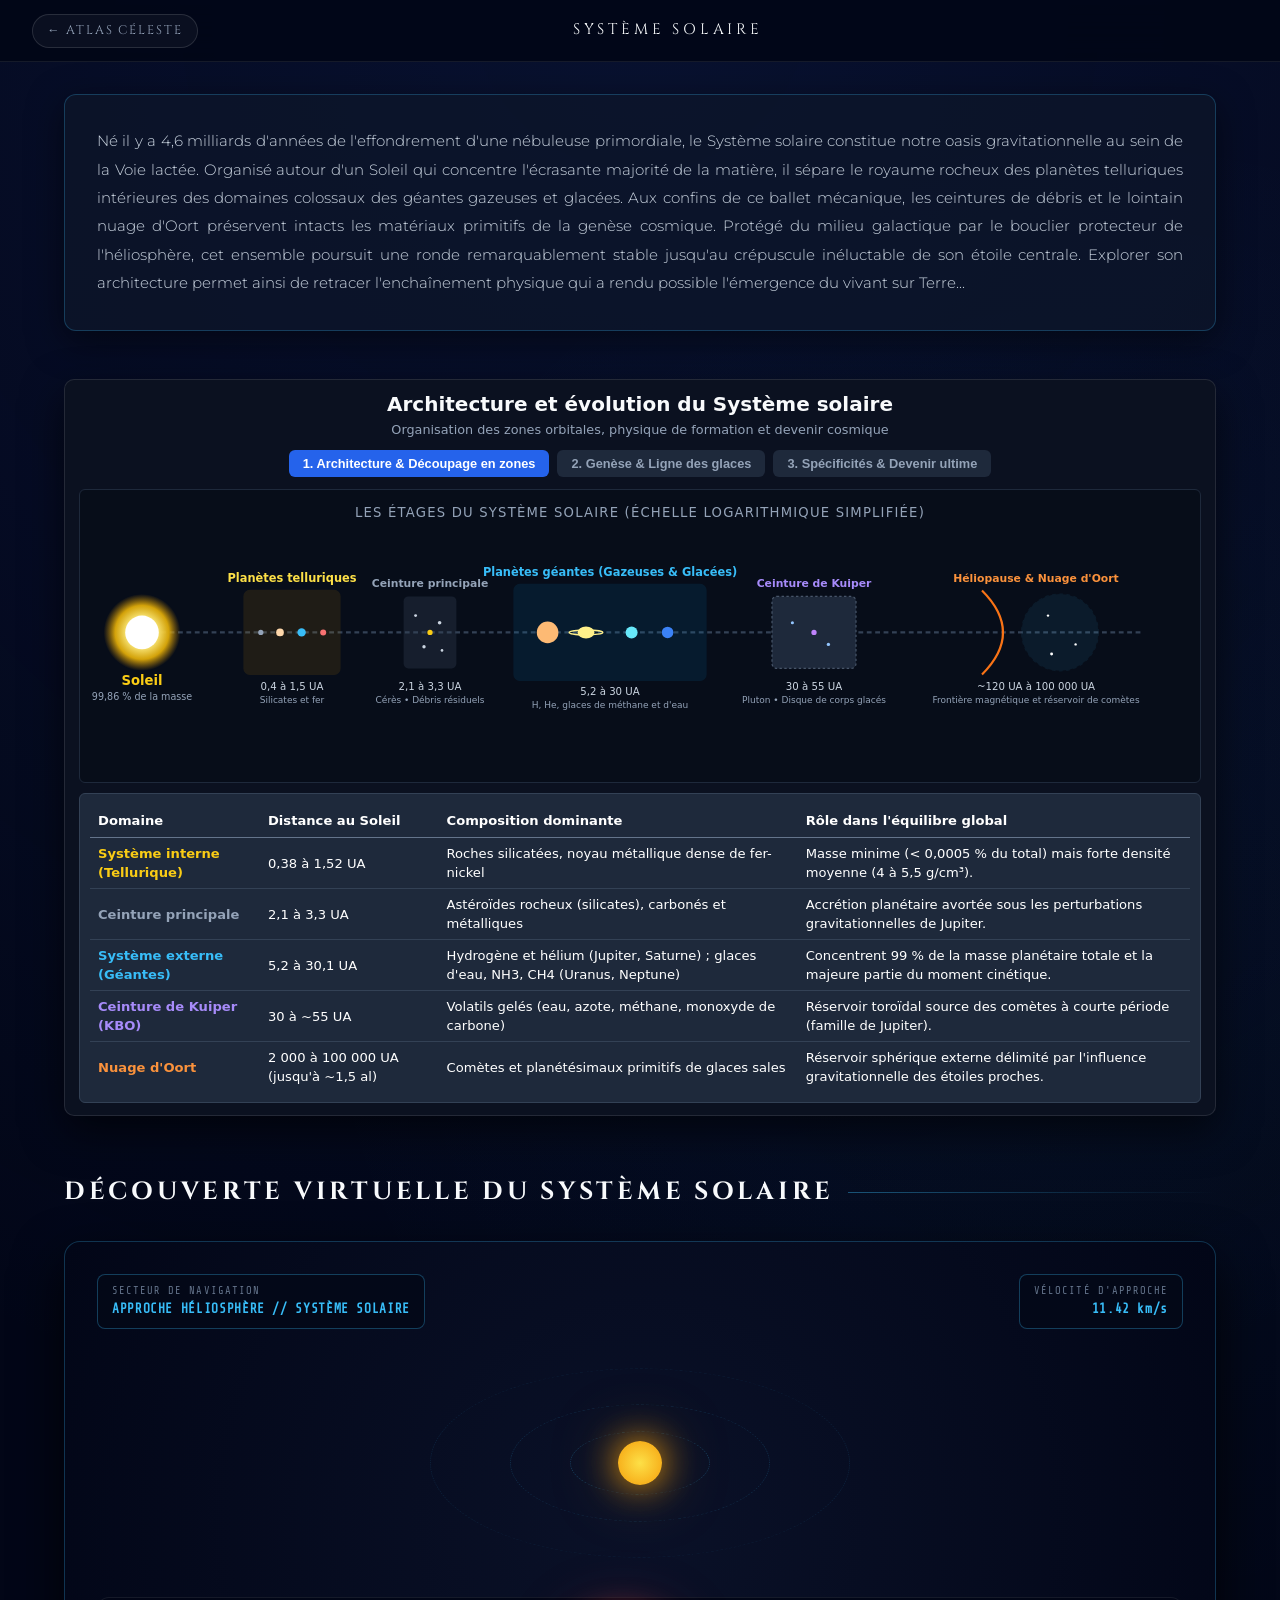
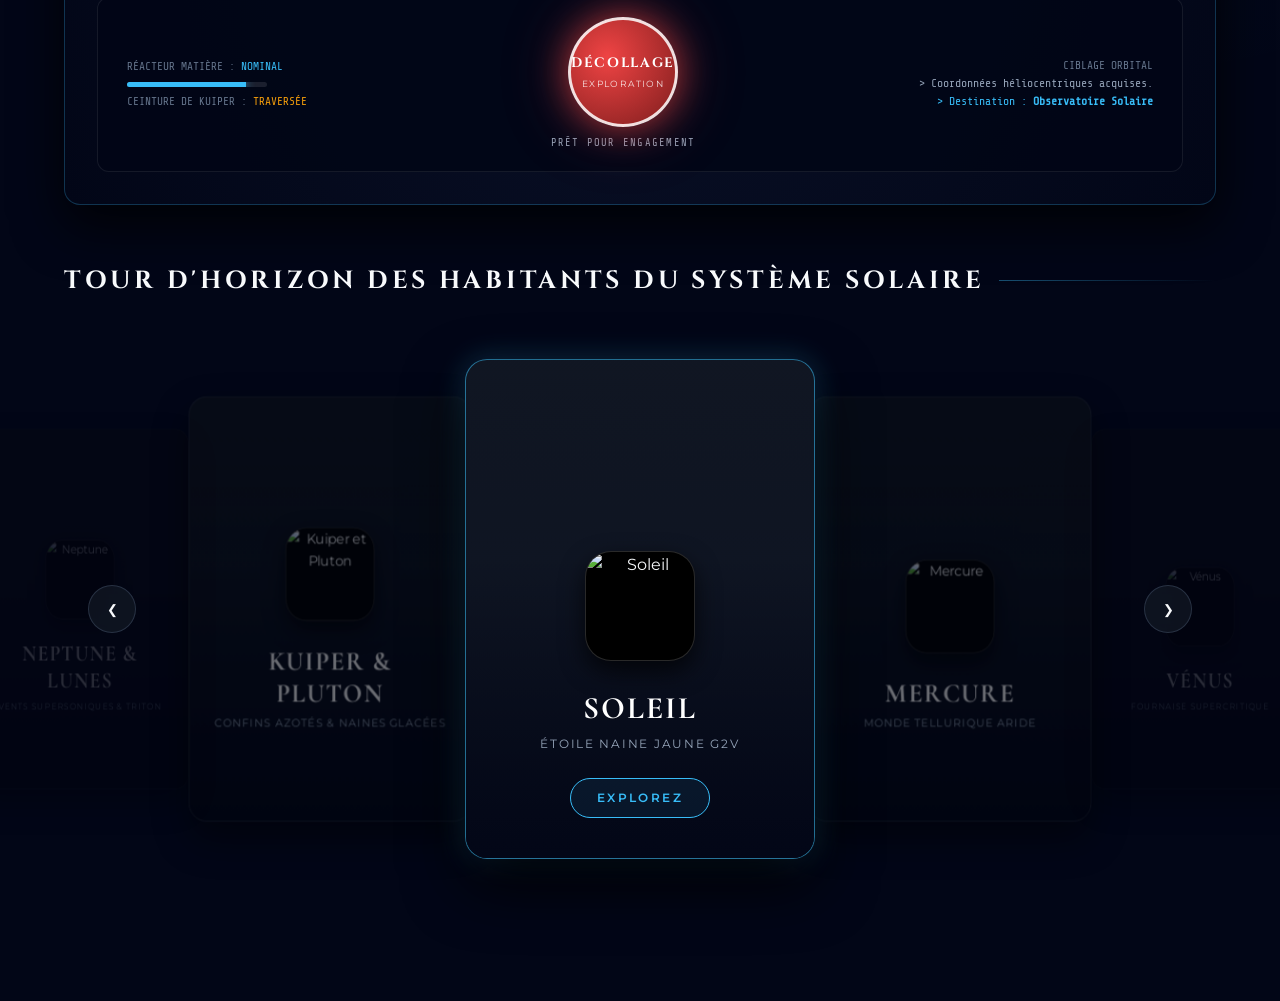
==== commit 04217c93: "Update index.html" ====
--- a/systeme-solaire/index.html
+++ b/systeme-solaire/index.html
@@ -10,9 +10,19 @@
 
   <link rel="preconnect" href="https://fonts.googleapis.com">
   <link rel="preconnect" href="https://fonts.gstatic.com" crossorigin>
-  <link href="https://fonts.googleapis.com/css2?family=Cinzel:wght@500;700&family=Montserrat:wght@300;400;500;600;700&family=Share+Tech+Mono&display=swap" rel="stylesheet">
+  <link href="https://fonts.googleapis.com/css2?family=Cinzel:wght@500;700&family=Cormorant+Garamond:wght@400;600;700&family=Montserrat:wght@300;400;500;600;700&family=Share+Tech+Mono&display=swap" rel="stylesheet">
 
   <style>
+    :root {
+      --bg-dark: #020617;
+      --payne-dark: #121824;
+      --payne-base: #1e293b;
+      --gold-accent: #facc15;
+      --cyan-accent: #38bdf8;
+      --text-main: #f8fafc;
+      --text-muted: #94a3b8;
+    }
+
     * {
       box-sizing: border-box;
       margin: 0;
@@ -20,14 +30,14 @@
     }
 
     body {
-      background-color: #020617;
-      color: #e2e8f0;
+      background-color: var(--bg-dark);
+      color: var(--text-main);
       font-family: 'Montserrat', sans-serif;
-      line-height: 1.65;
+      line-height: 1.6;
       overflow-x: hidden;
       background-image: 
-        radial-gradient(circle at 50% 0%, rgba(30, 58, 138, 0.25) 0%, transparent 60%),
-        radial-gradient(circle at 10% 30%, rgba(56, 189, 248, 0.05) 0%, transparent 40%);
+        radial-gradient(circle at 50% 0%, rgba(30, 58, 138, 0.22) 0%, transparent 55%),
+        radial-gradient(circle at 85% 35%, rgba(56, 189, 248, 0.04) 0%, transparent 40%);
     }
 
     /* BARRE SUPÉRIEURE */
@@ -38,8 +48,8 @@
       display: flex;
       justify-content: space-between;
       align-items: center;
-      padding: 0.9rem 2rem;
-      background: rgba(2, 6, 23, 0.88);
+      padding: 0.85rem 2rem;
+      background: rgba(2, 6, 23, 0.9);
       backdrop-filter: blur(14px);
       -webkit-backdrop-filter: blur(14px);
       border-bottom: 1px solid rgba(255, 255, 255, 0.08);
@@ -49,7 +59,7 @@
       display: inline-flex;
       align-items: center;
       gap: 8px;
-      color: #94a3b8;
+      color: var(--text-muted);
       text-decoration: none;
       font-family: 'Cinzel', serif;
       font-size: 0.78rem;
@@ -63,8 +73,8 @@
     }
 
     .nav-back:hover {
-      color: #38bdf8;
-      border-color: #38bdf8;
+      color: var(--cyan-accent);
+      border-color: var(--cyan-accent);
       background: rgba(56, 189, 248, 0.1);
       transform: translateX(-2px);
     }
@@ -74,24 +84,23 @@
       font-size: 0.95rem;
       letter-spacing: 0.25em;
       text-transform: uppercase;
-      color: #f8fafc;
-    }
-
-    /* CONTENEUR GLOBAL */
+      color: var(--text-main);
+    }
+
     .container {
-      max-width: 1140px;
+      max-width: 1200px;
       margin: 0 auto;
-      padding: 2.5rem 1.5rem 6rem;
+      padding: 2rem 1.5rem 6rem;
     }
 
     /* SECTION 1 : INTRODUCTION */
     .intro-banner {
       background: rgba(15, 23, 42, 0.65);
       border: 1px solid rgba(56, 189, 248, 0.25);
-      border-radius: 14px;
-      padding: clamp(1.4rem, 3vw, 2.2rem);
-      margin-bottom: 3.5rem;
-      box-shadow: 0 10px 35px rgba(0, 0, 0, 0.5), inset 0 0 30px rgba(56, 189, 248, 0.03);
+      border-radius: 12px;
+      padding: clamp(1.2rem, 3vw, 2rem);
+      margin-bottom: 3rem;
+      box-shadow: 0 10px 35px rgba(0, 0, 0, 0.5);
     }
 
     .intro-text {
@@ -104,14 +113,14 @@
 
     .section-title {
       font-family: 'Cinzel', serif;
-      font-size: clamp(1.2rem, 2.2vw, 1.6rem);
+      font-size: clamp(1.2rem, 2.2vw, 1.55rem);
       letter-spacing: 0.15em;
       text-transform: uppercase;
-      color: #f8fafc;
-      margin-bottom: 1.8rem;
-      display: flex;
-      align-items: center;
-      gap: 12px;
+      color: var(--text-main);
+      margin: 3.5rem 0 1.8rem;
+      display: flex;
+      align-items: center;
+      gap: 14px;
     }
 
     .section-title::after {
@@ -121,211 +130,25 @@
       background: linear-gradient(90deg, rgba(56, 189, 248, 0.4), transparent);
     }
 
-    /* SECTION 2 : INFOGRAPHIE INTERACTIVE */
-    .info-card {
-      background: rgba(10, 15, 28, 0.92);
-      border: 1px solid rgba(255, 255, 255, 0.12);
-      border-radius: 14px;
-      overflow: hidden;
-      margin-bottom: 4.5rem;
-      box-shadow: 0 15px 45px rgba(0, 0, 0, 0.7);
-    }
-
-    .info-header {
-      padding: 1.8rem 1.8rem 1.2rem;
-      text-align: center;
-      background: linear-gradient(180deg, rgba(30, 41, 59, 0.5) 0%, rgba(10, 15, 28, 0) 100%);
-      border-bottom: 1px solid rgba(255, 255, 255, 0.06);
-    }
-
-    .info-header h3 {
-      font-family: 'Cinzel', serif;
-      font-size: clamp(1.1rem, 2vw, 1.45rem);
-      letter-spacing: 0.1em;
-      color: #ffffff;
-      margin-bottom: 0.4rem;
-    }
-
-    .info-header p {
-      font-size: 0.82rem;
-      color: #94a3b8;
-      letter-spacing: 0.05em;
-    }
-
-    .tab-pills {
-      display: flex;
-      justify-content: center;
-      gap: 10px;
-      padding: 1.2rem 1.5rem;
-      flex-wrap: wrap;
-      background: rgba(2, 6, 23, 0.6);
-      border-bottom: 1px solid rgba(255, 255, 255, 0.06);
-    }
-
-    .tab-btn {
-      background: rgba(255, 255, 255, 0.05);
-      border: 1px solid rgba(255, 255, 255, 0.14);
-      color: #94a3b8;
-      padding: 8px 18px;
-      border-radius: 30px;
-      font-size: 0.78rem;
-      font-weight: 600;
-      letter-spacing: 0.05em;
-      cursor: pointer;
-      transition: all 0.25s ease;
-    }
-
-    .tab-btn:hover {
-      color: #ffffff;
-      background: rgba(255, 255, 255, 0.1);
-      border-color: rgba(255, 255, 255, 0.3);
-    }
-
-    .tab-btn.active {
-      background: #2563eb;
-      border-color: #38bdf8;
-      color: #ffffff;
-      box-shadow: 0 0 15px rgba(37, 99, 235, 0.5);
-    }
-
-    .tab-content {
-      padding: clamp(1.2rem, 3vw, 2.2rem);
-    }
-
-    .tab-pane {
-      display: none;
-    }
-
-    .tab-pane.active {
-      display: block;
-      animation: fadeIn 0.4s ease;
-    }
-
-    @keyframes fadeIn {
-      from { opacity: 0; transform: translateY(6px); }
-      to { opacity: 1; transform: translateY(0); }
-    }
-
-    /* SCHÉMA ÉCHELLE LOGARITHMIQUE */
-    .scale-diagram {
-      background: rgba(2, 6, 23, 0.7);
-      border: 1px solid rgba(255, 255, 255, 0.08);
+    /* SECTION 2 : MODULE INFOGRAPHIE (INTÉGRATION STRICTE DU CODE FOURNI) */
+    #infographie-systeme-solaire {
+      font-family: system-ui, -apple-system, sans-serif;
+      background: #0b1120;
+      color: #e2e8f0;
+      padding: 12px 14px;
       border-radius: 10px;
-      padding: 1.5rem 1rem;
-      margin-bottom: 2rem;
-    }
-
-    .scale-title {
-      text-align: center;
-      font-size: 0.72rem;
-      letter-spacing: 0.2em;
-      text-transform: uppercase;
-      color: #64748b;
-      font-weight: 700;
-      margin-bottom: 1.5rem;
-    }
-
-    .scale-track {
-      display: flex;
-      align-items: center;
-      justify-content: space-between;
-      position: relative;
-      padding: 0 1rem;
-      overflow-x: auto;
-      gap: 1.5rem;
-    }
-
-    .scale-track::before {
-      content: "";
-      position: absolute;
-      top: 30px;
-      left: 2rem;
-      right: 2rem;
-      height: 1px;
-      background: dashed 1px rgba(255, 255, 255, 0.18);
-      z-index: 1;
-    }
-
-    .scale-node {
-      position: relative;
-      z-index: 2;
-      display: flex;
-      flex-direction: column;
-      align-items: center;
-      min-width: 110px;
-      text-align: center;
-    }
-
-    .node-icon {
-      width: 48px;
-      height: 48px;
-      border-radius: 50%;
-      display: flex;
-      align-items: center;
-      justify-content: center;
-      margin-bottom: 10px;
-      box-shadow: 0 0 15px rgba(0, 0, 0, 0.8);
-      font-size: 1.3rem;
-    }
-
-    .node-sun { background: radial-gradient(circle, #fef08a, #ea580c); box-shadow: 0 0 25px rgba(234, 88, 12, 0.7); }
-    .node-telluric { background: rgba(30, 41, 59, 0.9); border: 1px solid #f59e0b; }
-    .node-belt { background: rgba(15, 23, 42, 0.9); border: 1px dashed #94a3b8; }
-    .node-giants { background: rgba(30, 41, 59, 0.9); border: 1px solid #38bdf8; }
-    .node-kuiper { background: rgba(15, 23, 42, 0.9); border: 1px dashed #a855f7; }
-    .node-oort { background: rgba(2, 6, 23, 0.9); border: 1px solid #ef4444; }
-
-    .node-label { font-size: 0.74rem; font-weight: 700; color: #f8fafc; margin-bottom: 3px; }
-    .node-dist { font-size: 0.68rem; color: #94a3b8; }
-    .node-sub { font-size: 0.65rem; color: #64748b; margin-top: 2px; }
-
-    /* TABLEAU STYLISÉ */
-    .astro-table {
       width: 100%;
-      border-collapse: collapse;
-      font-size: 0.85rem;
-      border-radius: 8px;
-      overflow: hidden;
-    }
-
-    .astro-table th {
-      background: rgba(15, 23, 42, 0.9);
-      color: #94a3b8;
-      font-weight: 600;
-      text-align: left;
-      padding: 12px 16px;
-      border-bottom: 1px solid rgba(255, 255, 255, 0.12);
-      font-size: 0.75rem;
-      letter-spacing: 0.08em;
-      text-transform: uppercase;
-    }
-
-    .astro-table td {
-      padding: 14px 16px;
-      border-bottom: 1px solid rgba(255, 255, 255, 0.05);
-      color: #cbd5e1;
-    }
-
-    .astro-table tr:hover td {
-      background: rgba(255, 255, 255, 0.02);
-    }
-
-    .domain-name {
-      font-weight: 700;
-      color: #ffffff;
-      display: flex;
-      align-items: center;
-      gap: 6px;
-    }
-
-    /* SECTION 3 : LE COCKPIT / SAS DE DÉCOLLAGE */
+      border: 1px solid rgba(255, 255, 255, 0.1);
+      box-shadow: 0 15px 40px rgba(0, 0, 0, 0.6);
+    }
+
+    /* SECTION 3 : SAS DE DÉCOLLAGE */
     .cockpit-box {
-      position: relative;
       background: radial-gradient(circle at 50% 50%, #0a1128 0%, #020617 100%);
       border: 1px solid rgba(56, 189, 248, 0.25);
       border-radius: 16px;
       overflow: hidden;
-      margin-bottom: 5rem;
+      margin-top: 1rem;
       box-shadow: 0 20px 50px rgba(0, 0, 0, 0.8);
       padding: 2rem;
     }
@@ -334,7 +157,7 @@
       display: flex;
       justify-content: space-between;
       align-items: flex-start;
-      margin-bottom: 2rem;
+      margin-bottom: 1.5rem;
       flex-wrap: wrap;
       gap: 1rem;
     }
@@ -349,10 +172,10 @@
     }
 
     .hud-sub { font-size: 0.65rem; color: #64748b; letter-spacing: 0.1em; text-transform: uppercase; }
-    .hud-val { color: #38bdf8; font-weight: 700; letter-spacing: 0.05em; }
+    .hud-val { color: var(--cyan-accent); font-weight: 700; letter-spacing: 0.05em; }
 
     .cockpit-radar {
-      height: 240px;
+      height: 220px;
       position: relative;
       display: flex;
       align-items: center;
@@ -372,14 +195,14 @@
     .radar-orbit {
       position: absolute;
       border-radius: 50%;
-      border: 1px dashed rgba(56, 189, 248, 0.25);
+      border: 1px dashed rgba(56, 189, 248, 0.22);
       pointer-events: none;
       transform: scaleY(0.45) rotate(-15deg);
     }
 
     .orbit-1 { width: 140px; height: 140px; }
-    .orbit-2 { width: 260px; height: 260px; border-color: rgba(56, 189, 248, 0.18); }
-    .orbit-3 { width: 420px; height: 420px; border-color: rgba(56, 189, 248, 0.12); }
+    .orbit-2 { width: 260px; height: 260px; border-color: rgba(56, 189, 248, 0.16); }
+    .orbit-3 { width: 420px; height: 420px; border-color: rgba(56, 189, 248, 0.1); }
 
     .cockpit-controls {
       display: flex;
@@ -412,11 +235,10 @@
     .status-bar-fill {
       width: 85%;
       height: 100%;
-      background: #38bdf8;
-      box-shadow: 0 0 10px #38bdf8;
-    }
-
-    /* BOUTON ROUGE DÉCOLLAGE PULSANT */
+      background: var(--cyan-accent);
+      box-shadow: 0 0 10px var(--cyan-accent);
+    }
+
     .btn-launch-container {
       display: flex;
       flex-direction: column;
@@ -430,7 +252,7 @@
       height: 110px;
       border-radius: 50%;
       background: radial-gradient(circle at 35% 35%, #ef4444, #7f1d1d);
-      border: 3px solid rgba(255, 255, 255, 0.8);
+      border: 3px solid rgba(255, 255, 255, 0.85);
       color: #ffffff;
       text-decoration: none;
       display: flex;
@@ -466,7 +288,7 @@
     .launch-ready {
       font-family: 'Share Tech Mono', monospace;
       font-size: 0.65rem;
-      color: #94a3b8;
+      color: var(--text-muted);
       letter-spacing: 0.12em;
       text-transform: uppercase;
     }
@@ -480,135 +302,252 @@
       }
     }
 
-    /* SECTION 4 : LE CARROUSEL DES CORPS CÉLESTES */
-    .carousel-section {
+    /* SECTION 4 : VÉRITABLE CARROUSEL 3D COVERFLOW */
+    .carousel-stage {
       position: relative;
-    }
-
-    .carousel-wrapper {
-      display: flex;
-      gap: 1.5rem;
-      overflow-x: auto;
-      scroll-snap-type: x mandatory;
-      padding: 1rem 0.5rem 2rem;
-      scrollbar-width: thin;
-      scrollbar-color: rgba(56, 189, 248, 0.4) transparent;
-      -webkit-overflow-scrolling: touch;
-    }
-
-    .carousel-wrapper::-webkit-scrollbar {
-      height: 6px;
-    }
-
-    .carousel-wrapper::-webkit-scrollbar-track {
-      background: rgba(2, 6, 23, 0.5);
-      border-radius: 4px;
-    }
-
-    .carousel-wrapper::-webkit-scrollbar-thumb {
-      background: rgba(56, 189, 248, 0.4);
-      border-radius: 4px;
-    }
-
-    .body-card {
-      flex: 0 0 320px;
-      scroll-snap-align: start;
-      background: rgba(11, 17, 33, 0.85);
-      border: 1px solid rgba(255, 255, 255, 0.12);
-      border-radius: 14px;
-      padding: 1.8rem 1.4rem;
-      display: flex;
-      flex-direction: column;
-      align-items: center;
-      text-align: center;
-      transition: all 0.35s cubic-bezier(0.16, 1, 0.3, 1);
-    }
-
-    .body-card:hover {
-      transform: translateY(-6px);
-      border-color: rgba(56, 189, 248, 0.5);
-      background: rgba(15, 23, 42, 0.95);
-      box-shadow: 0 12px 35px rgba(0, 0, 0, 0.7), 0 0 20px rgba(56, 189, 248, 0.15);
-    }
-
-    .body-thumb-container {
-      width: 170px;
-      height: 170px;
-      margin-bottom: 1.4rem;
+      width: 100%;
+      height: 560px;
+      display: flex;
+      align-items: center;
+      justify-content: center;
+      perspective: 1200px;
+      margin: 1rem 0;
+    }
+
+    .carousel-track {
       position: relative;
-      display: flex;
-      align-items: center;
-      justify-content: center;
-    }
-
-    .body-thumb {
       width: 100%;
       height: 100%;
-      object-fit: contain;
-      filter: drop-shadow(0 10px 20px rgba(0, 0, 0, 0.9));
-      transition: transform 0.5s ease;
-    }
-
-    .body-card:hover .body-thumb {
-      transform: scale(1.06);
-    }
-
-    .body-name {
-      font-family: 'Cinzel', serif;
-      font-size: 1.15rem;
+      display: flex;
+      align-items: center;
+      justify-content: center;
+    }
+
+    .card {
+      position: absolute;
+      width: 350px;
+      height: 500px;
+      background: linear-gradient(180deg, var(--payne-dark) 0%, #0a0d14 100%);
+      border: 1px solid rgba(82, 99, 122, 0.35);
+      border-radius: 22px;
+      overflow: hidden;
+      cursor: pointer;
+      user-select: none;
+      display: flex;
+      flex-direction: column;
+      align-items: center;
+      justify-content: flex-end;
+      padding: 2.5rem 1.8rem;
+      box-shadow: 0 20px 45px rgba(0, 0, 0, 0.7);
+      transition: transform 0.65s cubic-bezier(0.22, 1, 0.36, 1),
+                  opacity 0.65s cubic-bezier(0.22, 1, 0.36, 1),
+                  filter 0.65s cubic-bezier(0.22, 1, 0.36, 1),
+                  border-color 0.4s ease,
+                  box-shadow 0.4s ease;
+    }
+
+    .card-bg {
+      position: absolute;
+      top: 0;
+      left: 0;
+      width: 100%;
+      height: 100%;
+      background-size: cover;
+      background-position: center;
+      filter: blur(5px) brightness(0.65);
+      transform: scale(1.15);
+      transition: filter 0.5s ease, brightness 0.5s ease;
+      z-index: 1;
+    }
+
+    .card::after {
+      content: "";
+      position: absolute;
+      inset: 0;
+      background: linear-gradient(180deg, rgba(2, 6, 23, 0.1) 0%, rgba(15, 23, 42, 0.4) 40%, rgba(2, 6, 23, 0.95) 100%);
+      z-index: 2;
+    }
+
+    .card-content {
+      position: relative;
+      z-index: 3;
+      display: flex;
+      flex-direction: column;
+      align-items: center;
+      text-align: center;
+      width: 100%;
+    }
+
+    .icon-wrapper {
+      position: relative;
+      width: 120px;
+      height: 120px;
+      margin-bottom: 1.5rem;
+      display: flex;
+      align-items: center;
+      justify-content: center;
+    }
+
+    .pulse-ring {
+      position: absolute;
+      inset: -4px;
+      border-radius: 28px;
+      border: 1px solid rgba(56, 189, 248, 0.6);
+      opacity: 0;
+      animation: elegant-pulse 3.2s infinite cubic-bezier(0.25, 1, 0.5, 1);
+      pointer-events: none;
+    }
+
+    @keyframes elegant-pulse {
+      0% { transform: scale(0.96); opacity: 0.8; }
+      50% { transform: scale(1.22); opacity: 0; }
+      100% { transform: scale(1.25); opacity: 0; }
+    }
+
+    .icon-box {
+      width: 110px;
+      height: 110px;
+      border-radius: 26px;
+      overflow: hidden;
+      background-color: #000000;
+      border: 1px solid rgba(255, 255, 255, 0.16);
+      box-shadow: 0 10px 25px rgba(0, 0, 0, 0.7);
+    }
+
+    .icon-box img {
+      width: 100%;
+      height: 100%;
+      object-fit: cover;
+      display: block;
+    }
+
+    .card-title {
+      font-family: 'Cormorant Garamond', Georgia, serif;
+      font-size: 1.95rem;
       font-weight: 700;
+      letter-spacing: 0.06em;
+      text-transform: uppercase;
       color: #ffffff;
-      margin-bottom: 0.8rem;
-      letter-spacing: 0.08em;
-    }
-
-    .body-desc {
-      font-size: 0.82rem;
-      color: #94a3b8;
-      line-height: 1.7;
-      text-align: justify;
-      margin-bottom: 1.4rem;
-      flex-grow: 1;
-    }
-
-    .body-link {
-      margin-top: auto;
-      display: inline-flex;
-      align-items: center;
-      gap: 6px;
-      color: #38bdf8;
-      text-decoration: none;
+      margin-bottom: 0.4rem;
+      line-height: 1.2;
+    }
+
+    .card-desc {
+      font-size: 0.78rem;
+      letter-spacing: 0.14em;
+      text-transform: uppercase;
+      color: var(--text-muted);
+      margin-bottom: 1.5rem;
+    }
+
+    .card-action {
       font-size: 0.75rem;
+      letter-spacing: 0.2em;
+      text-transform: uppercase;
+      padding: 0.6rem 1.6rem;
+      border: 1px solid var(--cyan-accent);
+      border-radius: 30px;
+      color: var(--cyan-accent);
+      background: rgba(56, 189, 248, 0.08);
+      opacity: 0;
+      transform: translateY(10px);
+      transition: all 0.4s ease;
       font-weight: 600;
-      letter-spacing: 0.12em;
-      text-transform: uppercase;
-      padding: 6px 16px;
-      border-radius: 20px;
-      background: rgba(56, 189, 248, 0.08);
-      border: 1px solid rgba(56, 189, 248, 0.25);
-      transition: all 0.25s ease;
-    }
-
-    .body-link:hover {
-      background: #38bdf8;
+    }
+
+    .card[data-pos="0"] {
+      transform: translateX(0) translateZ(140px) scale(1);
+      z-index: 10;
+      opacity: 1;
+      filter: none;
+      border-color: rgba(56, 189, 248, 0.55);
+      box-shadow: 0 25px 60px rgba(0, 0, 0, 0.85), 0 0 30px rgba(56, 189, 248, 0.25);
+    }
+
+    .card[data-pos="0"] .card-action {
+      opacity: 1;
+      transform: translateY(0);
+    }
+
+    .card[data-pos="0"]:hover .card-action {
+      background: var(--cyan-accent);
       color: #020617;
-      box-shadow: 0 0 15px rgba(56, 189, 248, 0.5);
-    }
-
-    @media (max-width: 768px) {
-      .cockpit-controls {
-        flex-direction: column;
-        text-align: center;
-      }
-      .hud-box {
-        width: 100%;
-      }
+      box-shadow: 0 0 15px rgba(56, 189, 248, 0.6);
+    }
+
+    .card[data-pos="-1"] {
+      transform: translateX(-310px) translateZ(0) rotateY(18deg) scale(0.85);
+      z-index: 5;
+      opacity: 0.65;
+      filter: brightness(0.65);
+    }
+
+    .card[data-pos="1"] {
+      transform: translateX(310px) translateZ(0) rotateY(-18deg) scale(0.85);
+      z-index: 5;
+      opacity: 0.65;
+      filter: brightness(0.65);
+    }
+
+    .card[data-pos="-2"] {
+      transform: translateX(-560px) translateZ(-80px) rotateY(30deg) scale(0.72);
+      z-index: 2;
+      opacity: 0.35;
+      filter: brightness(0.45);
+    }
+
+    .card[data-pos="2"] {
+      transform: translateX(560px) translateZ(-80px) rotateY(-30deg) scale(0.72);
+      z-index: 2;
+      opacity: 0.35;
+      filter: brightness(0.45);
+    }
+
+    .card[data-pos="hidden"] {
+      opacity: 0;
+      pointer-events: none;
+      transform: translateZ(-200px) scale(0.5);
+    }
+
+    .nav-btn {
+      position: absolute;
+      top: 50%;
+      transform: translateY(-50%);
+      background: rgba(18, 24, 36, 0.75);
+      border: 1px solid rgba(82, 99, 122, 0.4);
+      color: var(--text-main);
+      width: 48px;
+      height: 48px;
+      border-radius: 50%;
+      display: flex;
+      align-items: center;
+      justify-content: center;
+      cursor: pointer;
+      z-index: 20;
+      transition: all 0.3s ease;
+      backdrop-filter: blur(8px);
+    }
+
+    .nav-btn:hover {
+      background: var(--payne-base);
+      border-color: var(--cyan-accent);
+      color: var(--cyan-accent);
+    }
+
+    .nav-prev { left: 1.5rem; }
+    .nav-next { right: 1.5rem; }
+
+    @media (max-width: 900px) {
+      .card { width: 290px; height: 440px; }
+      .card[data-pos="-1"] { transform: translateX(-180px) scale(0.8); }
+      .card[data-pos="1"] { transform: translateX(180px) scale(0.8); }
+      .card[data-pos="-2"], .card[data-pos="2"] { display: none; }
     }
   </style>
 </head>
 <body>
 
-  <!-- BARRE DE RETOUR SUPÉRIEURE -->
+  <!-- BARRE SUPÉRIEURE DE NAVIGATION -->
   <header class="top-nav">
     <a href="../" class="nav-back">← Atlas Céleste</a>
     <div class="nav-brand">Système Solaire</div>
@@ -617,138 +556,271 @@
 
   <main class="container">
 
-    <!-- 1. TEXTE D'INTRODUCTION DU SYSTÈME SOLAIRE -->
+    <!-- 1. PRÉSENTATION GÉNÉRALE -->
     <section class="intro-banner">
       <p class="intro-text">
         Né il y a 4,6 milliards d'années de l'effondrement d'une nébuleuse primordiale, le Système solaire constitue notre oasis gravitationnelle au sein de la Voie lactée. Organisé autour d'un Soleil qui concentre l'écrasante majorité de la matière, il sépare le royaume rocheux des planètes telluriques intérieures des domaines colossaux des géantes gazeuses et glacées. Aux confins de ce ballet mécanique, les ceintures de débris et le lointain nuage d'Oort préservent intacts les matériaux primitifs de la genèse cosmique. Protégé du milieu galactique par le bouclier protecteur de l'héliosphère, cet ensemble poursuit une ronde remarquablement stable jusqu'au crépuscule inéluctable de son étoile centrale. Explorer son architecture permet ainsi de retracer l'enchaînement physique qui a rendu possible l'émergence du vivant sur Terre...
       </p>
     </section>
 
-    <!-- 2. INFOGRAPHIE INTERACTIVE & ARCHITECTURE -->
+    <!-- 2. MODULE ARCHITECTURE ET ÉVOLUTION -->
     <section>
-      <h2 class="section-title">Architecture & Évolution</h2>
-
-      <div class="info-card">
-        <div class="info-header">
-          <h3>Architecture et évolution du Système solaire</h3>
-          <p>Organisation des zones orbitales, physique de formation et devenir cosmique</p>
+      <div id="infographie-systeme-solaire">
+        <header style="text-align: center; margin: 0 0 10px 0;">
+          <h2 style="color: #f8fafc; margin: 0; font-size: 1.25rem; line-height: 1.2;">Architecture et évolution du Système solaire</h2>
+          <p style="color: #94a3b8; margin: 4px 0 0 0; font-size: 0.8rem;">Organisation des zones orbitales, physique de formation et devenir cosmique</p>
+        </header>
+
+        <div style="display: flex; gap: 8px; justify-content: center; flex-wrap: wrap; margin: 0 0 12px 0;">
+          <button onclick="changerOngletSS('architecture')" id="btn-ss-architecture" style="padding: 6px 14px; border-radius: 6px; border: none; background: #2563eb; color: #fff; font-weight: 600; cursor: pointer; font-size: 0.8rem;">1. Architecture & Découpage en zones</button>
+          <button onclick="changerOngletSS('formation')" id="btn-ss-formation" style="padding: 6px 14px; border-radius: 6px; border: none; background: #1e293b; color: #94a3b8; font-weight: 600; cursor: pointer; font-size: 0.8rem;">2. Genèse & Ligne des glaces</button>
+          <button onclick="changerOngletSS('avenir')" id="btn-ss-avenir" style="padding: 6px 14px; border-radius: 6px; border: none; background: #1e293b; color: #94a3b8; font-weight: 600; cursor: pointer; font-size: 0.8rem;">3. Spécificités & Devenir ultime</button>
         </div>
 
-        <div class="tab-pills">
-          <button class="tab-btn active" onclick="switchHubTab(0)">1. Architecture & Découpage en zones</button>
-          <button class="tab-btn" onclick="switchHubTab(1)">2. Genèse & Ligne des glaces</button>
-          <button class="tab-btn" onclick="switchHubTab(2)">3. Spécificités & Devenir ultime</button>
-        </div>
-
-        <div class="tab-content">
-          <!-- ONGLET 1 : ARCHITECTURE -->
-          <div class="tab-pane active" id="hub-tab-0">
-            
-            <div class="scale-diagram">
-              <div class="scale-title">Les étages du Système solaire (Échelle logarithmique simplifiée)</div>
-              
-              <div class="scale-track">
-                <div class="scale-node">
-                  <div class="node-icon node-sun">☀️</div>
-                  <div class="node-label">Soleil</div>
-                  <div class="node-dist">Centre</div>
-                  <div class="node-sub">99,86 % de la masse</div>
-                </div>
-
-                <div class="scale-node">
-                  <div class="node-icon node-telluric">🌍</div>
-                  <div class="node-label">Planètes telluriques</div>
-                  <div class="node-dist">0,4 à 1,5 UA</div>
-                  <div class="node-sub">Silicates & fer</div>
-                </div>
-
-                <div class="scale-node">
-                  <div class="node-icon node-belt">🪨</div>
-                  <div class="node-label">Ceinture principale</div>
-                  <div class="node-dist">2,1 à 3,3 UA</div>
-                  <div class="node-sub">Cérès · Débris résiduels</div>
-                </div>
-
-                <div class="scale-node">
-                  <div class="node-icon node-giants">🪐</div>
-                  <div class="node-label">Planètes géantes</div>
-                  <div class="node-dist">5,2 à 30 UA</div>
-                  <div class="node-sub">H, He, glaces & gaz</div>
-                </div>
-
-                <div class="scale-node">
-                  <div class="node-icon node-kuiper">❄️</div>
-                  <div class="node-label">Ceinture de Kuiper</div>
-                  <div class="node-dist">30 à 55 UA</div>
-                  <div class="node-sub">Pluton · Corps glacés</div>
-                </div>
-
-                <div class="scale-node">
-                  <div class="node-icon node-oort">☄️</div>
-                  <div class="node-label">Héliopause & Oort</div>
-                  <div class="node-dist">~120 à 100 000 UA</div>
-                  <div class="node-sub">Frontière magnétique</div>
-                </div>
-              </div>
-            </div>
-
-            <table class="astro-table">
+        <!-- ONGLET 1 -->
+        <div id="onglet-ss-architecture" style="margin: 0; padding: 0;">
+          <div style="background: #070d19; border: 1px solid #1e293b; border-radius: 6px; padding: 8px; margin-bottom: 10px; overflow-x: auto;">
+            <svg viewBox="0 0 920 230" preserveAspectRatio="xMidYMin meet" style="width: 100%; height: auto; aspect-ratio: 920 / 230; min-width: 700px; display: block; margin: 0;">
+              <defs>
+                <radialGradient id="gradSoleilSS" cx="50%" cy="50%" r="50%">
+                  <stop offset="0%" stop-color="#ffffff"/>
+                  <stop offset="35%" stop-color="#fef08a"/>
+                  <stop offset="70%" stop-color="#eab308" stop-opacity="0.9"/>
+                  <stop offset="100%" stop-color="#ca8a04" stop-opacity="0"/>
+                </radialGradient>
+              </defs>
+
+              <text x="460" y="16" text-anchor="middle" fill="#94a3b8" font-size="11" letter-spacing="1">LES ÉTAGES DU SYSTÈME SOLAIRE (ÉCHELLE LOGARITHMIQUE SIMPLIFIÉE)</text>
+
+              <line x1="40" y1="112" x2="880" y2="112" stroke="#334155" stroke-width="2" stroke-dasharray="4,3"/>
+
+              <g transform="translate(45, 112)">
+                <circle cx="0" cy="0" r="32" fill="url(#gradSoleilSS)"/>
+                <circle cx="0" cy="0" r="14" fill="#ffffff"/>
+                <text x="0" y="44" text-anchor="middle" fill="#facc15" font-size="11" font-weight="bold">Soleil</text>
+                <text x="0" y="56" text-anchor="middle" fill="#94a3b8" font-size="8">99,86 % de la masse</text>
+              </g>
+
+              <g transform="translate(170, 112)">
+                <rect x="-40" y="-35" width="80" height="70" rx="5" fill="#ca8a04" opacity="0.12" stroke="#ca8a04" stroke-width="1"/>
+                <circle cx="-26" cy="0" r="2.2" fill="#94a3b8"/>
+                <circle cx="-10" cy="0" r="3.2" fill="#fed7aa"/>
+                <circle cx="8" cy="0" r="3.5" fill="#38bdf8"/>
+                <circle cx="26" cy="0" r="2.5" fill="#f87171"/>
+                <text x="0" y="-42" text-anchor="middle" fill="#fde047" font-size="9.5" font-weight="bold">Planètes telluriques</text>
+                <text x="0" y="48" text-anchor="middle" fill="#cbd5e1" font-size="8.5">0,4 à 1,5 UA</text>
+                <text x="0" y="59" text-anchor="middle" fill="#94a3b8" font-size="7.5">Silicates et fer</text>
+              </g>
+
+              <g transform="translate(285, 112)">
+                <rect x="-22" y="-30" width="44" height="60" rx="4" fill="#334155" opacity="0.35"/>
+                <circle cx="-12" cy="-14" r="1.2" fill="#cbd5e1"/>
+                <circle cx="8" cy="-8" r="1.5" fill="#cbd5e1"/>
+                <circle cx="-5" cy="12" r="1.4" fill="#cbd5e1"/>
+                <circle cx="10" cy="15" r="1.1" fill="#cbd5e1"/>
+                <circle cx="0" cy="0" r="2.2" fill="#facc15"/>
+                <text x="0" y="-38" text-anchor="middle" fill="#94a3b8" font-size="9" font-weight="bold">Ceinture principale</text>
+                <text x="0" y="48" text-anchor="middle" fill="#cbd5e1" font-size="8.5">2,1 à 3,3 UA</text>
+                <text x="0" y="59" text-anchor="middle" fill="#94a3b8" font-size="7.5">Cérès • Débris résiduels</text>
+              </g>
+
+              <g transform="translate(435, 112)">
+                <rect x="-80" y="-40" width="160" height="80" rx="5" fill="#0284c7" opacity="0.12" stroke="#0284c7" stroke-width="1"/>
+                <circle cx="-52" cy="0" r="9" fill="#fdba74"/>
+                <ellipse cx="-20" cy="0" rx="7" ry="5" fill="#fef08a"/>
+                <ellipse cx="-20" cy="0" rx="14" ry="2" fill="none" stroke="#fef08a" stroke-width="1.2"/>
+                <circle cx="18" cy="0" r="5" fill="#67e8f9"/>
+                <circle cx="48" cy="0" r="4.8" fill="#3b82f6"/>
+                <text x="0" y="-47" text-anchor="middle" fill="#38bdf8" font-size="9.5" font-weight="bold">Planètes géantes (Gazeuses & Glacées)</text>
+                <text x="0" y="52" text-anchor="middle" fill="#cbd5e1" font-size="8.5">5,2 à 30 UA</text>
+                <text x="0" y="63" text-anchor="middle" fill="#94a3b8" font-size="7.5">H, He, glaces de méthane et d'eau</text>
+              </g>
+
+              <g transform="translate(605, 112)">
+                <rect x="-35" y="-30" width="70" height="60" rx="4" fill="#1e293b" stroke="#475569" stroke-dasharray="2,2"/>
+                <circle cx="-18" cy="-8" r="1.3" fill="#93c5fd"/>
+                <circle cx="12" cy="10" r="1.4" fill="#93c5fd"/>
+                <circle cx="0" cy="0" r="2.2" fill="#c084fc"/>
+                <text x="0" y="-38" text-anchor="middle" fill="#a78bfa" font-size="9" font-weight="bold">Ceinture de Kuiper</text>
+                <text x="0" y="48" text-anchor="middle" fill="#cbd5e1" font-size="8.5">30 à 55 UA</text>
+                <text x="0" y="59" text-anchor="middle" fill="#94a3b8" font-size="7.5">Pluton • Disque de corps glacés</text>
+              </g>
+
+              <g transform="translate(775, 112)">
+                <path d="M -30 -35 Q 5 0 -30 35" fill="none" stroke="#f97316" stroke-width="1.8"/>
+                <circle cx="35" cy="0" r="32" fill="#38bdf8" opacity="0.08" stroke="#38bdf8" stroke-dasharray="3,3"/>
+                <circle cx="25" cy="-14" r="1" fill="#ffffff"/>
+                <circle cx="48" cy="10" r="1" fill="#ffffff"/>
+                <circle cx="28" cy="18" r="1.2" fill="#ffffff"/>
+                <text x="15" y="-42" text-anchor="middle" fill="#fb923c" font-size="9" font-weight="bold">Héliopause & Nuage d'Oort</text>
+                <text x="15" y="48" text-anchor="middle" fill="#cbd5e1" font-size="8.5">~120 UA à 100 000 UA</text>
+                <text x="15" y="59" text-anchor="middle" fill="#94a3b8" font-size="7.5">Frontière magnétique et réservoir de comètes</text>
+              </g>
+            </svg>
+          </div>
+
+          <div style="background: #1e293b; border: 1px solid #334155; border-radius: 6px; padding: 10px; overflow-x: auto;">
+            <table style="width: 100%; border-collapse: collapse; font-size: 0.82rem; text-align: left; color: #ffffff;">
               <thead>
-                <tr>
-                  <th>Domaine</th>
-                  <th>Distance au Soleil</th>
-                  <th>Composition dominante</th>
-                  <th>Rôle dans l'équilibre global</th>
+                <tr style="border-bottom: 1.5px solid #64748b; font-weight: bold;">
+                  <th style="padding: 6px 8px;">Domaine</th>
+                  <th style="padding: 6px 8px;">Distance au Soleil</th>
+                  <th style="padding: 6px 8px;">Composition dominante</th>
+                  <th style="padding: 6px 8px;">Rôle dans l'équilibre global</th>
                 </tr>
               </thead>
-              <tbody>
-                <tr>
-                  <td><span class="domain-name" style="color:#f59e0b;">● Système interne (Tellurique)</span></td>
-                  <td>0,38 à 1,52 UA</td>
-                  <td>Roches silicatées, noyau métallique dense de fer-nickel</td>
-                  <td>Masse minime (&lt; 0,0005 % du total) mais forte densité moyenne (4 à 5,5 g/cm³).</td>
+              <tbody style="line-height: 1.45;">
+                <tr style="border-bottom: 1px solid #334155;">
+                  <td style="padding: 6px 8px; color: #facc15; font-weight: bold;">Système interne (Tellurique)</td>
+                  <td style="padding: 6px 8px;">0,38 à 1,52 UA</td>
+                  <td style="padding: 6px 8px;">Roches silicatées, noyau métallique dense de fer-nickel</td>
+                  <td style="padding: 6px 8px;">Masse minime (&lt; 0,0005 % du total) mais forte densité moyenne (4 à 5,5 g/cm³).</td>
+                </tr>
+                <tr style="border-bottom: 1px solid #334155;">
+                  <td style="padding: 6px 8px; color: #94a3b8; font-weight: bold;">Ceinture principale</td>
+                  <td style="padding: 6px 8px;">2,1 à 3,3 UA</td>
+                  <td style="padding: 6px 8px;">Astéroïdes rocheux (silicates), carbonés et métalliques</td>
+                  <td style="padding: 6px 8px;">Accrétion planétaire avortée sous les perturbations gravitationnelles de Jupiter.</td>
+                </tr>
+                <tr style="border-bottom: 1px solid #334155;">
+                  <td style="padding: 6px 8px; color: #38bdf8; font-weight: bold;">Système externe (Géantes)</td>
+                  <td style="padding: 6px 8px;">5,2 à 30,1 UA</td>
+                  <td style="padding: 6px 8px;">Hydrogène et hélium (Jupiter, Saturne) ; glaces d'eau, NH3, CH4 (Uranus, Neptune)</td>
+                  <td style="padding: 6px 8px;">Concentrent 99 % de la masse planétaire totale et la majeure partie du moment cinétique.</td>
+                </tr>
+                <tr style="border-bottom: 1px solid #334155;">
+                  <td style="padding: 6px 8px; color: #a78bfa; font-weight: bold;">Ceinture de Kuiper (KBO)</td>
+                  <td style="padding: 6px 8px;">30 à ~55 UA</td>
+                  <td style="padding: 6px 8px;">Volatils gelés (eau, azote, méthane, monoxyde de carbone)</td>
+                  <td style="padding: 6px 8px;">Réservoir toroïdal source des comètes à courte période (famille de Jupiter).</td>
                 </tr>
                 <tr>
-                  <td><span class="domain-name" style="color:#94a3b8;">● Ceinture principale</span></td>
-                  <td>2,1 à 3,3 UA</td>
-                  <td>Astéroïdes rocheux (silicates), carbonés et métalliques</td>
-                  <td>Accrétion planétaire avortée sous les perturbations gravitationnelles de Jupiter.</td>
-                </tr>
-                <tr>
-                  <td><span class="domain-name" style="color:#38bdf8;">● Système externe (Géantes)</span></td>
-                  <td>5,2 à 30,1 UA</td>
-                  <td>Hydrogène et hélium (Jupiter, Saturne) ; glaces d'eau, NH3, CH4 (Uranus, Neptune)</td>
-                  <td>Concentrent 99 % de la masse planétaire totale et la majeure partie du moment cinétique.</td>
-                </tr>
-                <tr>
-                  <td><span class="domain-name" style="color:#c084fc;">● Ceinture de Kuiper & Oort</span></td>
-                  <td>30 à &gt; 50 000 UA</td>
-                  <td>Volatils gelés (eau, azote, méthane, CO), poussières silicatées</td>
-                  <td>Réservoir cométaire primordial, fossiles intacts de la nébuleuse protosolaire.</td>
+                  <td style="padding: 6px 8px; color: #fb923c; font-weight: bold;">Nuage d'Oort</td>
+                  <td style="padding: 6px 8px;">2 000 à 100 000 UA (jusqu'à ~1,5 al)</td>
+                  <td style="padding: 6px 8px;">Comètes et planétésimaux primitifs de glaces sales</td>
+                  <td style="padding: 6px 8px;">Réservoir sphérique externe délimité par l'influence gravitationnelle des étoiles proches.</td>
                 </tr>
               </tbody>
             </table>
-
-          </div>
-
-          <!-- ONGLET 2 : GENÈSE -->
-          <div class="tab-pane" id="hub-tab-1">
-            <p style="font-size: 0.92rem; color: #cbd5e1; line-height: 1.8; text-align: justify;">
-              Il y a 4,568 milliards d'années, une onde de choc issue d'une supernova voisine a déstabilisé un fragment de nuage moléculaire dense. La conservation du moment cinétique a aplati la matière en un disque protoplanétaire en rotation. À une distance critique d'environ 2,7 UA de la proto-étoile se trouvait la <strong>« ligne des glaces »</strong> (snow line) : en deçà, le rayonnement thermique ne permettait qu'aux métaux et silicates réfractaires de condenser en petits corps telluriques. Au-delà, l'eau et les composés volatils ont gelé massivement, multipliant par dix la masse solide disponible et permettant la genèse rapide des noyaux géants de Jupiter et Saturne avant la dissipation du gaz nébulaire.
-            </p>
-          </div>
-
-          <!-- ONGLET 3 : DEVENIR -->
-          <div class="tab-pane" id="hub-tab-2">
-            <p style="font-size: 0.92rem; color: #cbd5e1; line-height: 1.8; text-align: justify;">
-              Le Système solaire est actuellement à la moitié de sa séquence principale. Dans environ 5 milliards d'années, le cœur solaire épuisera son hydrogène et gonflera en une géante rouge engloutissant Mercure, Vénus et possiblement la Terre. Après l'expulsion de ses enveloppes sous forme de nébuleuse planétaire, le Soleil terminera sa vie sous forme d'une naine blanche de carbone et d'oxygène, scellant le destin glacé des géantes rescapées.
-            </p>
+          </div>
+        </div>
+
+        <!-- ONGLET 2 -->
+        <div id="onglet-ss-formation" style="display: none; margin: 0; padding: 0;">
+          <div style="display: grid; grid-template-columns: repeat(auto-fit, minmax(280px, 1fr)); gap: 8px;">
+            <div style="background: #1e293b; border: 1px solid #334155; border-radius: 6px; padding: 10px;">
+              <div style="color: #38bdf8; font-weight: bold; font-size: 0.85rem; margin-bottom: 4px;">La ligne des glaces (*frost line*) à ~2,7 UA</div>
+              <div style="background: #0f172a; border-radius: 4px; padding: 4px; margin-bottom: 6px;">
+                <svg viewBox="0 0 280 100" preserveAspectRatio="xMidYMin meet" style="width: 100%; height: auto; display: block;">
+                  <rect x="10" y="10" width="125" height="65" fill="#f59e0b" opacity="0.15"/>
+                  <rect x="145" y="10" width="125" height="65" fill="#0284c7" opacity="0.15"/>
+                  <line x1="140" y1="5" x2="140" y2="80" stroke="#f43f5e" stroke-width="2" stroke-dasharray="3,3"/>
+                  <text x="140" y="92" text-anchor="middle" fill="#f43f5e" font-size="7.5" font-weight="bold">Ligne des glaces (T ≈ 150 K)</text>
+                  <g transform="translate(65, 42)">
+                    <circle cx="-25" cy="0" r="4" fill="#f59e0b"/>
+                    <circle cx="15" cy="0" r="5" fill="#38bdf8"/>
+                    <text x="0" y="24" text-anchor="middle" fill="#facc15" font-size="8" font-weight="bold">Zone interne chaude</text>
+                    <text x="0" y="34" text-anchor="middle" fill="#94a3b8" font-size="7">Roches et fer seuls condensés</text>
+                  </g>
+                  <g transform="translate(210, 42)">
+                    <circle cx="0" cy="0" r="14" fill="#0284c7" opacity="0.8"/>
+                    <circle cx="0" cy="0" r="4" fill="#ffffff"/>
+                    <text x="0" y="24" text-anchor="middle" fill="#38bdf8" font-size="8" font-weight="bold">Zone externe froide</text>
+                    <text x="0" y="34" text-anchor="middle" fill="#94a3b8" font-size="7">Glaces massives + capture de gaz</text>
+                  </g>
+                </svg>
+              </div>
+              <p style="font-size: 0.75rem; color: #cbd5e1; margin: 0; line-height: 1.35;">
+                Près du jeune Soleil, la température empêche la condensation des éléments volatils (eau, méthane). Seuls les métaux et silicates forment des embryons rocheux peu massifs. Au-delà de 2,7 UA, la glace d'eau gèle en abondance : les cœurs planétaires dépassent 10 masses terrestres et capturent gravitationnellement l'hydrogène et l'hélium du disque.
+              </p>
+            </div>
+
+            <div style="background: #1e293b; border: 1px solid #334155; border-radius: 6px; padding: 10px;">
+              <div style="color: #4ade80; font-weight: bold; font-size: 0.85rem; margin-bottom: 4px;">Chronologie de l'effondrement (il y a 4,567 Ga)</div>
+              <ul style="font-size: 0.74rem; color: #cbd5e1; margin: 0 0 6px 0; padding-left: 16px; line-height: 1.35;">
+                <li><strong>Effondrement gravitationnel :</strong> une poche de nuage moléculaire enrichie par une supernova voisine s'effondre en quelques centaines de milliers d'années.</li>
+                <li><strong>Aplatissement en disque :</strong> la conservation du moment cinétique aplatit la matière en un disque protoplanétaire en rotation autour du proto-Soleil.</li>
+                <li><strong>Accrétion planétésimale :</strong> des grains s'agrègent en planétésimaux, puis en protoplanètes en 10 à 100 millions d'années.</li>
+              </ul>
+              <div style="background: #0f172a; border-radius: 4px; padding: 6px; border-left: 3px solid #4ade80;">
+                <div style="color: #86efac; font-size: 0.74rem; font-weight: bold;">Nettoyage du disque (souffle solaire)</div>
+                <p style="font-size: 0.71rem; color: #94a3b8; margin: 0; line-height: 1.25;">
+                  Le jeune Soleil entre en phase T-Tauri : un vent stellaire violent souffle le gaz résiduel hors du système en 3 à 10 millions d'années, gelant la croissance des géantes.
+                </p>
+              </div>
+            </div>
+
+            <div style="background: #1e293b; border: 1px solid #334155; border-radius: 6px; padding: 10px; grid-column: 1 / -1;">
+              <div style="color: #fb923c; font-weight: bold; font-size: 0.85rem; margin-bottom: 4px;">Dynamique chaotique primitive : Le modèle de Nice et le Grand Tack</div>
+              <p style="font-size: 0.75rem; color: #cbd5e1; margin: 0; line-height: 1.35;">
+                Les planètes ne sont pas nées à leurs positions actuelles. Selon le modèle du <em>Grand Tack</em>, Jupiter aurait migré vers l'intérieur jusqu'à 1,5 UA avant d'être rappelée par résonance orbitale avec Saturne, limitant la matière pour Mars. Plus tard (~4,1 à 3,8 Ga), l'instabilité du <em>modèle de Nice</em> a vu Uranus et Neptune échanger leurs orbites et plonger dans la ceinture de Kuiper primitive, éjectant des myriades de comètes vers l'intérieur (le <strong>Grand bombardement tardif</strong> qui a criblé la Lune et apporté l'eau sur Terre) et vers l'extérieur pour former le nuage d'Oort.
+              </p>
+            </div>
+          </div>
+        </div>
+
+        <!-- ONGLET 3 -->
+        <div id="onglet-ss-avenir" style="display: none; margin: 0; padding: 0;">
+          <div style="display: grid; grid-template-columns: repeat(auto-fit, minmax(280px, 1fr)); gap: 8px;">
+            <div style="background: #1e293b; border: 1px solid #334155; border-radius: 6px; padding: 10px;">
+              <div style="color: #60a5fa; font-weight: bold; font-size: 0.85rem; margin-bottom: 4px;">Les régularités physiques du système</div>
+              <ul style="font-size: 0.74rem; color: #cbd5e1; margin: 0; padding-left: 16px; line-height: 1.4;">
+                <li><strong>Coplanarité stricte :</strong> toutes les planètes gravitent quasiment dans le même plan géométrique (l'<strong>écliptique</strong>, inclinaisons &lt; 7°).</li>
+                <li><strong>Sens prograde uniforme :</strong> toutes les orbites tournent dans le sens anti-horaire (vu du pôle nord céleste).</li>
+                <li><strong>Quasi-circularité :</strong> les excentricités orbitales sont faibles (&lt; 0,1 pour la plupart), garantissant une remarquable stabilité mécanique séculaire.</li>
+              </ul>
+            </div>
+
+            <div style="background: #1e293b; border: 1px solid #334155; border-radius: 6px; padding: 10px;">
+              <div style="color: #f472b6; font-weight: bold; font-size: 0.85rem; margin-bottom: 4px;">L'héliosphère : Notre bulle protectrice</div>
+              <div style="background: #0f172a; border-radius: 4px; padding: 4px; margin-bottom: 6px;">
+                <svg viewBox="0 0 280 65" preserveAspectRatio="xMidYMin meet" style="width: 100%; height: auto; display: block;">
+                  <g transform="translate(140, 32)">
+                    <ellipse cx="-20" cy="0" rx="90" ry="24" fill="#38bdf8" opacity="0.2"/>
+                    <path d="M -110 -25 C -95 0 -95 0 -110 25" fill="none" stroke="#f472b6" stroke-width="2"/>
+                    <circle cx="0" cy="0" r="4" fill="#facc15"/>
+                    <text x="-70" y="3" fill="#ffffff" font-size="7">Héliopause (~120 UA)</text>
+                    <text x="40" y="3" fill="#94a3b8" font-size="7">Queue héliosphérique</text>
+                  </g>
+                </svg>
+              </div>
+              <p style="font-size: 0.75rem; color: #cbd5e1; margin: 0; line-height: 1.3;">
+                Le vent solaire (plasma de protons et d'électrons à 400-800 km/s) repousse le milieu interstellaire galactique, déviant plus de 75 % des rayons cosmiques galactiques hautement énergétiques.
+              </p>
+            </div>
+
+            <div style="background: #1e293b; border: 1px solid #334155; border-radius: 6px; padding: 10px; grid-column: 1 / -1;">
+              <div style="color: #facc15; font-weight: bold; font-size: 0.85rem; margin-bottom: 4px;">La fin du Système solaire : Du réchauffement à la naine blanche</div>
+              <div style="background: #0f172a; border-radius: 4px; padding: 6px; margin-bottom: 6px;">
+                <svg viewBox="0 0 600 70" preserveAspectRatio="xMidYMin meet" style="width: 100%; height: auto; display: block;">
+                  <line x1="30" y1="35" x2="570" y2="35" stroke="#475569" stroke-width="2"/>
+                  <circle cx="60" cy="35" r="5" fill="#facc15"/>
+                  <text x="60" y="20" text-anchor="middle" fill="#facc15" font-size="8" font-weight="bold">+0 Ga (Actuel)</text>
+                  <text x="60" y="52" text-anchor="middle" fill="#94a3b8" font-size="7.5">Stabilité adulte (G2V)</text>
+
+                  <circle cx="190" cy="35" r="5" fill="#fb923c"/>
+                  <text x="190" y="20" text-anchor="middle" fill="#fb923c" font-size="8" font-weight="bold">+1 à +2 Ga</text>
+                  <text x="190" y="52" text-anchor="middle" fill="#94a3b8" font-size="7.5">Luminosité +10 % • Fin des océans</text>
+
+                  <circle cx="360" cy="35" r="12" fill="#ef4444"/>
+                  <text x="360" y="16" text-anchor="middle" fill="#ef4444" font-size="8" font-weight="bold">+5 à +5,4 Ga</text>
+                  <text x="360" y="58" text-anchor="middle" fill="#fca5a5" font-size="7.5">Soleil géante rouge (Mercure, Vénus englouties)</text>
+
+                  <circle cx="510" cy="35" r="3" fill="#ffffff" stroke="#38bdf8" stroke-width="1.2"/>
+                  <text x="510" y="20" text-anchor="middle" fill="#ffffff" font-size="8" font-weight="bold">+7 Ga et au-delà</text>
+                  <text x="510" y="52" text-anchor="middle" fill="#94a3b8" font-size="7.5">Naine blanche • Géantes gelées</text>
+                </svg>
+              </div>
+              <p style="font-size: 0.75rem; color: #cbd5e1; margin: 0; line-height: 1.35;">
+                Dans 1 milliard d'années, la montée en puissance solaire évaporera l'eau de la Terre. Dans 5 milliards d'années, le Soleil devenu <strong>géante rouge</strong> verra son rayon multiplié par 200, engloutissant Mercure et Vénus. Le système s'achèvera en <strong>naine blanche</strong> entourée d'une nébuleuse planétaire évanescente, autour de laquelle orbiteront les géantes gelées survivantes.
+              </p>
+            </div>
           </div>
         </div>
       </div>
     </section>
 
-    <!-- 3. SAS ORBITAL : DÉCOUVERTE VIRTUELLE & BOUTON DÉCOLLAGE -->
+    <!-- 3. SAS DE DÉCOLLAGE VERS LE PLANÉTARIUM 3D -->
     <section>
       <h2 class="section-title">Découverte virtuelle du Système Solaire</h2>
 
@@ -778,9 +850,9 @@
             <div style="color: #64748b; font-size: 0.7rem;">CEINTURE DE KUIPER : <span style="color:#f59e0b;">TRAVERSÉE</span></div>
           </div>
 
-          <!-- LE BOUTON CENTRAL QUI OUVRE LE PLANÉTARIUM 3D -->
+          <!-- LIEN CONFORME ET TESTÉ VERS LE PLANÉTARIUM DANS LE MÊME DOSSIER -->
           <div class="btn-launch-container">
-            <a href="./3d.html" class="btn-launch" title="Lancer le Planétarium 3D">
+            <a href="./planetarium.html" class="btn-launch" title="Lancer le Planétarium 3D">
               <span class="btn-launch-title">DÉCOLLAGE</span>
               <span class="btn-launch-sub">EXPLORATION</span>
             </a>
@@ -796,164 +868,290 @@
       </div>
     </section>
 
-    <!-- 4. CARROUSEL DES HABITANTS DU SYSTÈME SOLAIRE -->
-    <section class="carousel-section">
+    <!-- 4. VÉRITABLE CARROUSEL 3D COVERFLOW (12 ASTRES) -->
+    <section>
       <h2 class="section-title">Tour d'horizon des habitants du Système Solaire</h2>
 
-      <div class="carousel-wrapper">
-        
-        <!-- 1. SOLEIL -->
-        <article class="body-card">
-          <div class="body-thumb-container">
-            <img class="body-thumb" src="https://cdn.jsdelivr.net/gh/renoultdavid/textures@main/soleil.jpg" alt="Soleil">
-          </div>
-          <h3 class="body-name">Soleil</h3>
-          <p class="body-desc">
-            Le Soleil est une étoile naine jaune de type spectral G2V, située au centre de notre Système solaire dont elle concentre l'écrasante majorité de la masse. Véritable réacteur thermonucléaire, il fusionne chaque seconde des centaines de millions de tonnes d'hydrogène en hélium, inondant l'espace de lumière et d'un flux continu de vent solaire.
-          </p>
-          <a class="body-link" href="./3d.html">Explorer en 3D →</a>
-        </article>
-
-        <!-- 2. MERCURE -->
-        <article class="body-card">
-          <div class="body-thumb-container">
-            <img class="body-thumb" src="https://s3-us-west-2.amazonaws.com/s.cdpn.io/2104200/mercury.jpg" alt="Mercure">
-          </div>
-          <h3 class="body-name">Mercure</h3>
-          <p class="body-desc">
-            Planète la plus proche du Soleil et la plus petite du Système solaire. Monde tellurique aride et criblé d'impacts météoriques, dépourvu d'atmosphère dense capable de réguler sa chaleur, elle subit des écarts thermiques extrêmes allant de plus de 400 °C le jour à -180 °C la nuit.
-          </p>
-          <a class="body-link" href="./3d.html">Explorer en 3D →</a>
-        </article>
-
-        <!-- 3. VÉNUS -->
-        <article class="body-card">
-          <div class="body-thumb-container">
-            <img class="body-thumb" src="https://cdn.jsdelivr.net/gh/renoultdavid/textures@main/Solarsystemscope_texture_4k_venus_atmosphere.jpg" alt="Vénus">
-          </div>
-          <h3 class="body-name">Vénus</h3>
-          <p class="body-desc">
-            Quasi-jumelle de la Terre par sa taille, Vénus est pourtant l'environnement le plus hostile du cortège planétaire. Enveloppée d'une atmosphère ultra-dense de CO2 et de nuages d'acide sulfurique, elle subit un effet de serre emballé qui maintient sa surface à plus de 460 °C sous une pression écrasante de 92 bars.
-          </p>
-          <a class="body-link" href="./3d.html">Explorer en 3D →</a>
-        </article>
-
-        <!-- 4. TERRE & LUNE -->
-        <article class="body-card">
-          <div class="body-thumb-container">
-            <img class="body-thumb" src="https://cdn.jsdelivr.net/gh/renoultdavid/textures@68b6d34056efb1065207f0b5e139d5998cc0a575/Terre.jpg" alt="Terre">
-          </div>
-          <h3 class="body-name">Terre & Lune</h3>
-          <p class="body-desc">
-            Seule oasis biologique connue, la Terre maintient de l'eau liquide en surface depuis plus de 4 milliards d'années grâce à sa distance idéale, sa tectonique des plaques active et son bouclier magnétique protecteur, accompagnée par la Lune en résonance synchrone.
-          </p>
-          <a class="body-link" href="./3d.html">Explorer en 3D →</a>
-        </article>
-
-        <!-- 5. MARS -->
-        <article class="body-card">
-          <div class="body-thumb-container">
-            <img class="body-thumb" src="https://cdn.jsdelivr.net/gh/renoultdavid/textures@68b6d34056efb1065207f0b5e139d5998cc0a575/Mars.jpg" alt="Mars">
-          </div>
-          <h3 class="body-name">Mars</h3>
-          <p class="body-desc">
-            La planète rouge est un désert glacé d'oxyde de fer abritant les plus gigantesques structures volcaniques et canyons du système solaire, dont Olympus Mons et Valles Marineris, conservant les stigmates d'un passé fluvio-lacustre actif.
-          </p>
-          <a class="body-link" href="./3d.html">Explorer en 3D →</a>
-        </article>
-
-        <!-- 6. CEINTURE D'ASTÉROÏDES -->
-        <article class="body-card">
-          <div class="body-thumb-container">
-            <img class="body-thumb" src="https://cdn.jsdelivr.net/gh/renoultdavid/textures@68b6d34056efb1065207f0b5e139d5998cc0a575/Pluton.png" alt="Ceinture d'astéroïdes">
-          </div>
-          <h3 class="body-name">Astéroïdes (Cérès & Vesta)</h3>
-          <p class="body-desc">
-            Vaste anneau toroïdal entre Mars et Jupiter constitué de vestiges rocheux et métalliques primordiaux. N'ayant jamais pu s'agréger en planète en raison des perturbations gravitationnelles de Jupiter, il abrite la planète naine cryovolcanique Cérès et la protoplanète Vesta.
-          </p>
-          <a class="body-link" href="./3d.html">Explorer en 3D →</a>
-        </article>
-
-        <!-- 7. JUPITER -->
-        <article class="body-card">
-          <div class="body-thumb-container">
-            <img class="body-thumb" src="https://cdn.jsdelivr.net/gh/renoultdavid/textures@68b6d34056efb1065207f0b5e139d5998cc0a575/Jupiter.jpg" alt="Jupiter">
-          </div>
-          <h3 class="body-name">Jupiter et ses Lunes</h3>
-          <p class="body-desc">
-            Colossale géante gazeuse concentrant 2,5 fois la masse de toutes les autres planètes réunies. Célèbre pour sa Grande Tache rouge et son océan d'hydrogène métallique fluide, elle règne sur une cour de près de cent satellites dont les lunes galiléennes Io, Europe, Ganymède et Callisto.
-          </p>
-          <a class="body-link" href="./3d.html">Explorer en 3D →</a>
-        </article>
-
-        <!-- 8. SATURNE -->
-        <article class="body-card">
-          <div class="body-thumb-container">
-            <img class="body-thumb" src="https://cdn.jsdelivr.net/gh/renoultdavid/textures@68b6d34056efb1065207f0b5e139d5998cc0a575/Saturne.jpg" alt="Saturne">
-          </div>
-          <h3 class="body-name">Saturne et ses Lunes</h3>
-          <p class="body-desc">
-            Joyau du système solaire paré d'anneaux étincelants composés de glace pure. D'une densité inférieure à celle de l'eau, elle abrite un vortex polaire hexagonal stable et un cortège de satellites extraordinaires dominé par Titan et le cryovolcanisme actif d'Encelade.
-          </p>
-          <a class="body-link" href="./3d.html">Explorer en 3D →</a>
-        </article>
-
-        <!-- 9. URANUS -->
-        <article class="body-card">
-          <div class="body-thumb-container">
-            <img class="body-thumb" src="https://cdn.jsdelivr.net/gh/renoultdavid/textures@68b6d34056efb1065207f0b5e139d5998cc0a575/Uranus.jpg" alt="Uranus">
-          </div>
-          <h3 class="body-name">Uranus et ses Lunes</h3>
-          <p class="body-desc">
-            Géante de glaces à l'atmosphère aigue-marine couchée sur son orbite avec une obliquité record de 98°. Enveloppée de fluides d'eau, de méthane et d'ammoniac sous pression, elle possède le champ magnétique le plus asymétrique et tordu du système planétaire.
-          </p>
-          <a class="body-link" href="./3d.html">Explorer en 3D →</a>
-        </article>
-
-        <!-- 10. NEPTUNE -->
-        <article class="body-card">
-          <div class="body-thumb-container">
-            <img class="body-thumb" src="https://cdn.jsdelivr.net/gh/renoultdavid/textures@68b6d34056efb1065207f0b5e139d5998cc0a575/Neptune.jpg" alt="Neptune">
-          </div>
-          <h3 class="body-name">Neptune et ses Lunes</h3>
-          <p class="body-desc">
-            Monde bleu outremer balayé par les vents les plus supersoniques du système solaire (dépassant 2 000 km/h). Découverte par le calcul mathématique pur, elle retient en orbite rétrograde la lune cryogénique géante Triton et ses geysers d'azote sous pression.
-          </p>
-          <a class="body-link" href="./3d.html">Explorer en 3D →</a>
-        </article>
-
-        <!-- 11. KUIPER & PLUTON -->
-        <article class="body-card">
-          <div class="body-thumb-container">
-            <img class="body-thumb" src="https://cdn.jsdelivr.net/gh/renoultdavid/textures@68b6d34056efb1065207f0b5e139d5998cc0a575/Pluton.png" alt="Pluton">
-          </div>
-          <h3 class="body-name">Ceinture de Kuiper & Pluton</h3>
-          <p class="body-desc">
-            Royaume des glaces d'azote et des mondes nains transneptuniens. Formant un système binaire synchronisé avec Charon, Pluton surprend par son activité géologique jeune, son glacier d'azote convectif de Sputnik Planitia et ses montagnes d'eau pure de 4 000 mètres.
-          </p>
-          <a class="body-link" href="./3d.html">Explorer en 3D →</a>
-        </article>
-
+      <div class="carousel-stage">
+        <button class="nav-btn nav-prev" id="prevBtn" aria-label="Précédent">&#10094;</button>
+
+        <div class="carousel-track" id="track">
+
+          <!-- 0. SOLEIL -->
+          <div class="card" data-url="./planetarium.html">
+            <div class="card-bg" style="background-image: url('https://lh3.googleusercontent.com/d/1TAJlRURAObvrq2Tq-1EX5W473Sw2gFqM=s1200');"></div>
+            <div class="card-content">
+              <div class="icon-wrapper">
+                <div class="pulse-ring"></div>
+                <div class="icon-box">
+                  <img src="https://lh3.googleusercontent.com/d/1TAJlRURAObvrq2Tq-1EX5W473Sw2gFqM=s300" alt="Soleil">
+                </div>
+              </div>
+              <h3 class="card-title">Soleil</h3>
+              <span class="card-desc">Étoile Naine Jaune G2V</span>
+              <span class="card-action">Explorez</span>
+            </div>
+          </div>
+
+          <!-- 1. MERCURE -->
+          <div class="card" data-url="./planetarium.html">
+            <div class="card-bg" style="background-image: url('https://lh3.googleusercontent.com/d/1J4GrZuFlDDxzSUGGDR1DAn2ceg1G0pvK=s1200');"></div>
+            <div class="card-content">
+              <div class="icon-wrapper">
+                <div class="pulse-ring"></div>
+                <div class="icon-box">
+                  <img src="https://lh3.googleusercontent.com/d/1J4GrZuFlDDxzSUGGDR1DAn2ceg1G0pvK=s300" alt="Mercure">
+                </div>
+              </div>
+              <h3 class="card-title">Mercure</h3>
+              <span class="card-desc">Monde Tellurique Aride</span>
+              <span class="card-action">Explorez</span>
+            </div>
+          </div>
+
+          <!-- 2. VÉNUS -->
+          <div class="card" data-url="./planetarium.html">
+            <div class="card-bg" style="background-image: url('https://lh3.googleusercontent.com/d/1TkLRMhQAsQ-ql8hE4vtpmSXSExf9D-C8=s1200');"></div>
+            <div class="card-content">
+              <div class="icon-wrapper">
+                <div class="pulse-ring"></div>
+                <div class="icon-box">
+                  <img src="https://lh3.googleusercontent.com/d/1TkLRMhQAsQ-ql8hE4vtpmSXSExf9D-C8=s300" alt="Vénus">
+                </div>
+              </div>
+              <h3 class="card-title">Vénus</h3>
+              <span class="card-desc">Fournaise Supercritique</span>
+              <span class="card-action">Explorez</span>
+            </div>
+          </div>
+
+          <!-- 3. TERRE ET LUNE -->
+          <div class="card" data-url="./planetarium.html">
+            <div class="card-bg" style="background-image: url('https://lh3.googleusercontent.com/d/1YFBFm9eRZaHbi9-sMsvfOYp3qEmwvwBx=s1200');"></div>
+            <div class="card-content">
+              <div class="icon-wrapper">
+                <div class="pulse-ring"></div>
+                <div class="icon-box">
+                  <img src="https://lh3.googleusercontent.com/d/1YFBFm9eRZaHbi9-sMsvfOYp3qEmwvwBx=s300" alt="Terre et Lune">
+                </div>
+              </div>
+              <h3 class="card-title">Terre & Lune</h3>
+              <span class="card-desc">Oasis Océanique et Sélène</span>
+              <span class="card-action">Explorez</span>
+            </div>
+          </div>
+
+          <!-- 4. OBJETS GÉOCROISEURS -->
+          <div class="card" data-url="./planetarium.html">
+            <div class="card-bg" style="background-image: url('https://lh3.googleusercontent.com/d/1LbY9faCvvMRB6XVeTiUj6f7WoY_1m00J=s1200');"></div>
+            <div class="card-content">
+              <div class="icon-wrapper">
+                <div class="pulse-ring"></div>
+                <div class="icon-box">
+                  <img src="https://lh3.googleusercontent.com/d/1LbY9faCvvMRB6XVeTiUj6f7WoY_1m00J=s300" alt="Objets Géocroiseurs">
+                </div>
+              </div>
+              <h3 class="card-title">Géocroiseurs</h3>
+              <span class="card-desc">Sentinelles et Astéroïdes NEA</span>
+              <span class="card-action">Explorez</span>
+            </div>
+          </div>
+
+          <!-- 5. MARS ET SES LUNES -->
+          <div class="card" data-url="./planetarium.html">
+            <div class="card-bg" style="background-image: url('https://lh3.googleusercontent.com/d/13EqujHgQXAqKAC9Iqr-mUYjASTWf4j6J=s1200');"></div>
+            <div class="card-content">
+              <div class="icon-wrapper">
+                <div class="pulse-ring"></div>
+                <div class="icon-box">
+                  <img src="https://lh3.googleusercontent.com/d/13EqujHgQXAqKAC9Iqr-mUYjASTWf4j6J=s300" alt="Mars">
+                </div>
+              </div>
+              <h3 class="card-title">Mars & Lunes</h3>
+              <span class="card-desc">Désert Oxydé & Volcanisme</span>
+              <span class="card-action">Explorez</span>
+            </div>
+          </div>
+
+          <!-- 6. CEINTURE D'ASTÉROÏDES (VESTA ET CÉRÈS) -->
+          <div class="card" data-url="./planetarium.html">
+            <div class="card-bg" style="background-image: url('https://lh3.googleusercontent.com/d/1x8qrBm7klU3KKvJ2HrKVXBh9ffvbadKG=s1200');"></div>
+            <div class="card-content">
+              <div class="icon-wrapper">
+                <div class="pulse-ring"></div>
+                <div class="icon-box">
+                  <img src="https://lh3.googleusercontent.com/d/1x8qrBm7klU3KKvJ2HrKVXBh9ffvbadKG=s300" alt="Ceinture d'astéroïdes">
+                </div>
+              </div>
+              <h3 class="card-title">Astéroïdes</h3>
+              <span class="card-desc">Vesta, Cérès & Débris Primordiaux</span>
+              <span class="card-action">Explorez</span>
+            </div>
+          </div>
+
+          <!-- 7. JUPITER ET SES LUNES -->
+          <div class="card" data-url="./planetarium.html">
+            <div class="card-bg" style="background-image: url('https://lh3.googleusercontent.com/d/1TA0q_3GxY-bZRJUaHER_xvd0hplG3yTd=s1200');"></div>
+            <div class="card-content">
+              <div class="icon-wrapper">
+                <div class="pulse-ring"></div>
+                <div class="icon-box">
+                  <img src="https://lh3.googleusercontent.com/d/1TA0q_3GxY-bZRJUaHER_xvd0hplG3yTd=s300" alt="Jupiter">
+                </div>
+              </div>
+              <h3 class="card-title">Jupiter & Lunes</h3>
+              <span class="card-desc">Colosse Gazeux & Mondes Galiléens</span>
+              <span class="card-action">Explorez</span>
+            </div>
+          </div>
+
+          <!-- 8. SATURNE ET SES LUNES -->
+          <div class="card" data-url="./planetarium.html">
+            <div class="card-bg" style="background-image: url('https://lh3.googleusercontent.com/d/1e0j2BVS8oQ-6mHr4NAjvxzR3IU0KWurX=s1200');"></div>
+            <div class="card-content">
+              <div class="icon-wrapper">
+                <div class="pulse-ring"></div>
+                <div class="icon-box">
+                  <img src="https://lh3.googleusercontent.com/d/1e0j2BVS8oQ-6mHr4NAjvxzR3IU0KWurX=s300" alt="Saturne">
+                </div>
+              </div>
+              <h3 class="card-title">Saturne & Lunes</h3>
+              <span class="card-desc">Anneaux de Glace, Titan & Encelade</span>
+              <span class="card-action">Explorez</span>
+            </div>
+          </div>
+
+          <!-- 9. URANUS ET SES LUNES -->
+          <div class="card" data-url="./planetarium.html">
+            <div class="card-bg" style="background-image: url('https://lh3.googleusercontent.com/d/1yNDD_jXi3Yfl2WtMOODbc2yJqomUPJiq=s1200');"></div>
+            <div class="card-content">
+              <div class="icon-wrapper">
+                <div class="pulse-ring"></div>
+                <div class="icon-box">
+                  <img src="https://lh3.googleusercontent.com/d/1yNDD_jXi3Yfl2WtMOODbc2yJqomUPJiq=s300" alt="Uranus">
+                </div>
+              </div>
+              <h3 class="card-title">Uranus & Lunes</h3>
+              <span class="card-desc">Géante de Glaces Oblique</span>
+              <span class="card-action">Explorez</span>
+            </div>
+          </div>
+
+          <!-- 10. NEPTUNE ET SES LUNES -->
+          <div class="card" data-url="./planetarium.html">
+            <div class="card-bg" style="background-image: url('https://lh3.googleusercontent.com/d/1nQp6H0Q3N_xv4F6pgXw31eSEXIHhSNEp=s1200');"></div>
+            <div class="card-content">
+              <div class="icon-wrapper">
+                <div class="pulse-ring"></div>
+                <div class="icon-box">
+                  <img src="https://lh3.googleusercontent.com/d/1nQp6H0Q3N_xv4F6pgXw31eSEXIHhSNEp=s300" alt="Neptune">
+                </div>
+              </div>
+              <h3 class="card-title">Neptune & Lunes</h3>
+              <span class="card-desc">Vents Supersoniques & Triton</span>
+              <span class="card-action">Explorez</span>
+            </div>
+          </div>
+
+          <!-- 11. CEINTURE DE KUIPER ET PLUTON -->
+          <div class="card" data-url="./planetarium.html">
+            <div class="card-bg" style="background-image: url('https://lh3.googleusercontent.com/d/19b9h9Y1iz1B9p09d2M2SkmN48UX_vC_s=s1200');"></div>
+            <div class="card-content">
+              <div class="icon-wrapper">
+                <div class="pulse-ring"></div>
+                <div class="icon-box">
+                  <img src="https://lh3.googleusercontent.com/d/19b9h9Y1iz1B9p09d2M2SkmN48UX_vC_s=s300" alt="Kuiper et Pluton">
+                </div>
+              </div>
+              <h3 class="card-title">Kuiper & Pluton</h3>
+              <span class="card-desc">Confins Azotés & Naines Glacées</span>
+              <span class="card-action">Explorez</span>
+            </div>
+          </div>
+
+        </div>
+
+        <button class="nav-btn nav-next" id="nextBtn" aria-label="Suivant">&#10095;</button>
       </div>
     </section>
 
   </main>
 
+  <!-- SCRIPTS D'INTERACTION -->
   <script>
-    function switchHubTab(index) {
-      const buttons = document.querySelectorAll('.tab-pills .tab-btn');
-      const panes = document.querySelectorAll('.tab-content .tab-pane');
-
-      buttons.forEach((btn, idx) => {
-        if (idx === index) btn.classList.add('active');
-        else btn.classList.remove('active');
+    /* 1. GESTION DES ONGLETS DE L'INFOGRAPHIE */
+    function changerOngletSS(nom) {
+      const onglets = ['architecture', 'formation', 'avenir'];
+      onglets.forEach(o => {
+        const contenu = document.getElementById('onglet-ss-' + o);
+        const bouton = document.getElementById('btn-ss-' + o);
+        if (o === nom) {
+          contenu.style.display = 'block';
+          bouton.style.background = '#2563eb';
+          bouton.style.color = '#ffffff';
+        } else {
+          contenu.style.display = 'none';
+          bouton.style.background = '#1e293b';
+          bouton.style.color = '#94a3b8';
+        }
       });
-
-      panes.forEach((pane, idx) => {
-        if (idx === index) pane.classList.add('active');
-        else pane.classList.remove('active');
+    }
+
+    /* 2. GESTION DU CARROUSEL 3D COVERFLOW (12 CARTES) */
+    const cards = Array.from(document.querySelectorAll('.card'));
+    const prevBtn = document.getElementById('prevBtn');
+    const nextBtn = document.getElementById('nextBtn');
+
+    let currentIndex = 0; // Démarre sur le Soleil
+    const total = cards.length;
+
+    function updateCarousel() {
+      cards.forEach((card, i) => {
+        let diff = (i - currentIndex) % total;
+        if (diff > total / 2) diff -= total;
+        if (diff < -total / 2) diff += total;
+
+        if (diff >= -2 && diff <= 2) {
+          card.setAttribute('data-pos', diff);
+        } else {
+          card.setAttribute('data-pos', 'hidden');
+        }
       });
     }
+
+    function rotateNext() {
+      currentIndex = (currentIndex + 1) % total;
+      updateCarousel();
+    }
+
+    function rotatePrev() {
+      currentIndex = (currentIndex - 1 + total) % total;
+      updateCarousel();
+    }
+
+    nextBtn.addEventListener('click', rotateNext);
+    prevBtn.addEventListener('click', rotatePrev);
+
+    cards.forEach((card, index) => {
+      card.addEventListener('click', () => {
+        const pos = card.getAttribute('data-pos');
+        if (pos === '0') {
+          // Si on clique sur la carte centrale active, on ouvre le lien
+          window.location.href = card.getAttribute('data-url');
+        } else {
+          // Sinon on pivote pour placer la carte au centre
+          currentIndex = index;
+          updateCarousel();
+        }
+      });
+    });
+
+    window.addEventListener('keydown', (e) => {
+      if (e.key === 'ArrowRight') rotateNext();
+      if (e.key === 'ArrowLeft') rotatePrev();
+    });
+
+    updateCarousel();
   </script>
 </body>
 </html>
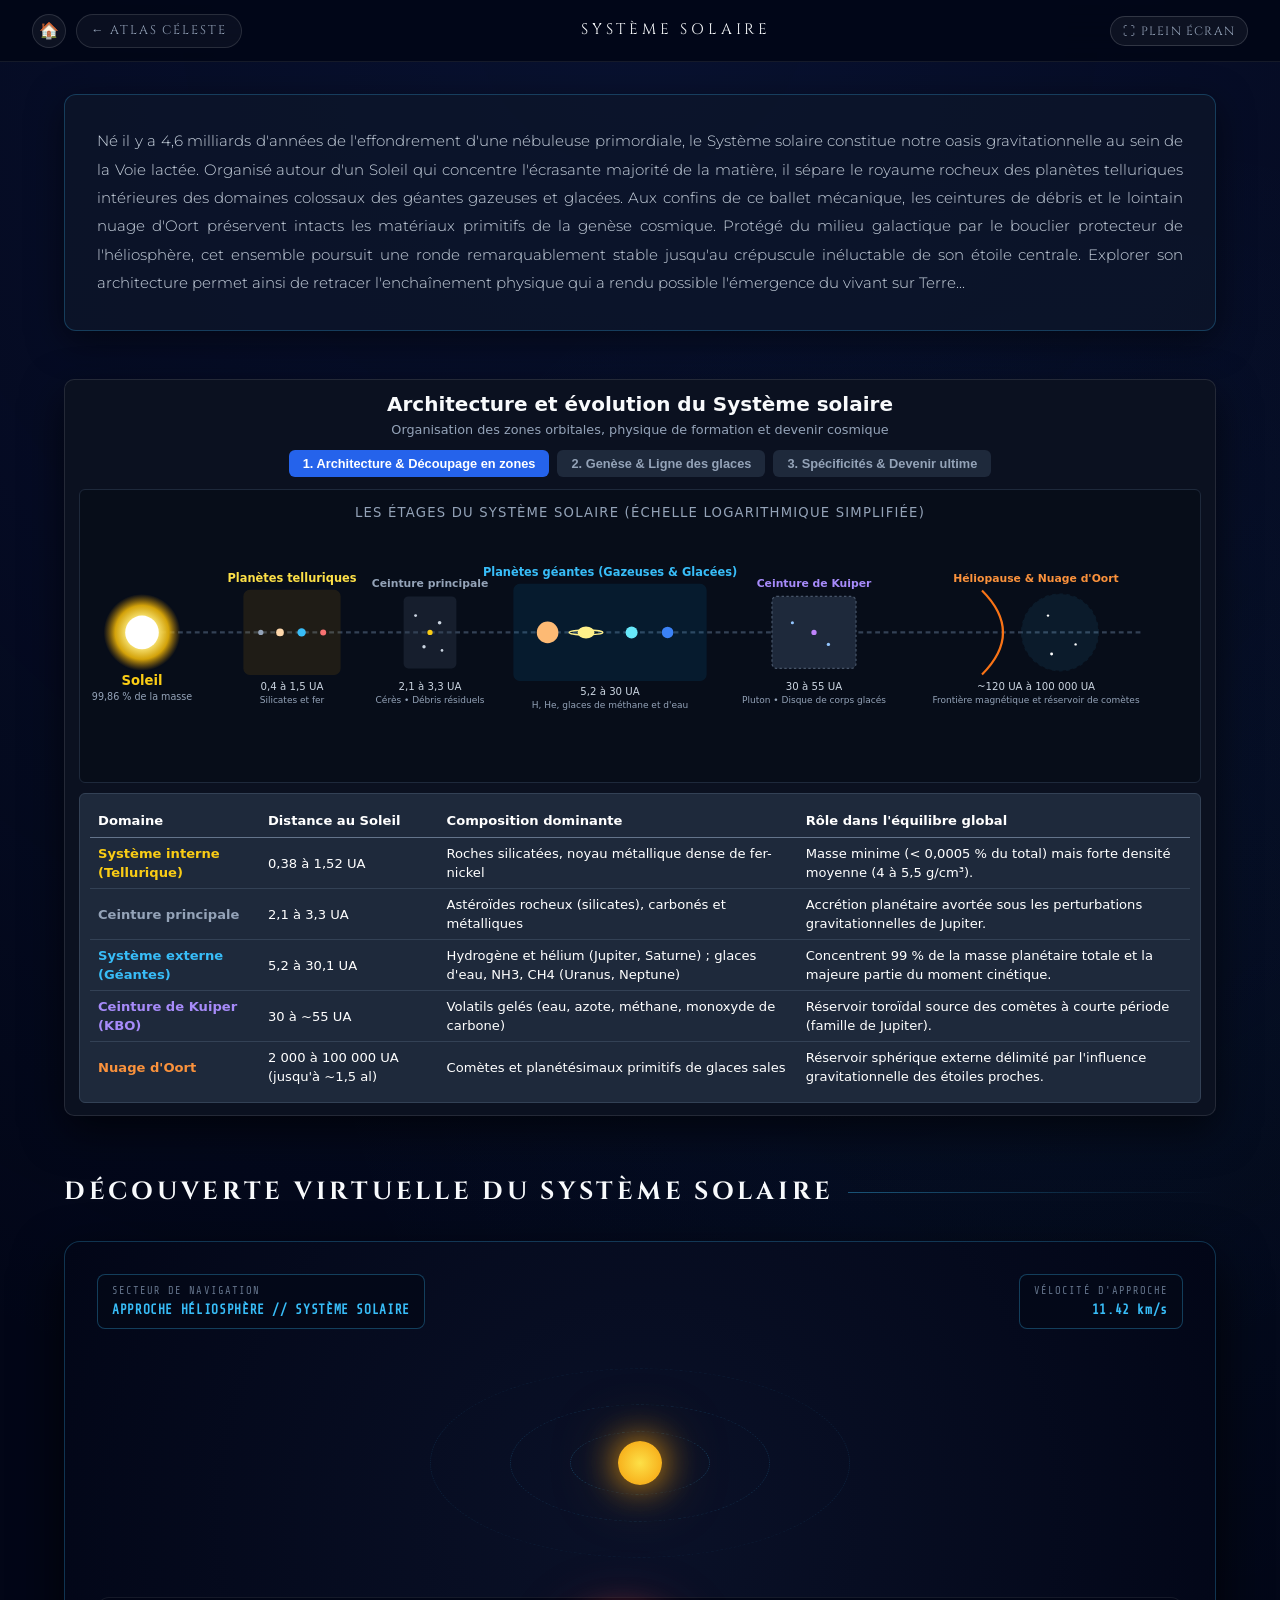
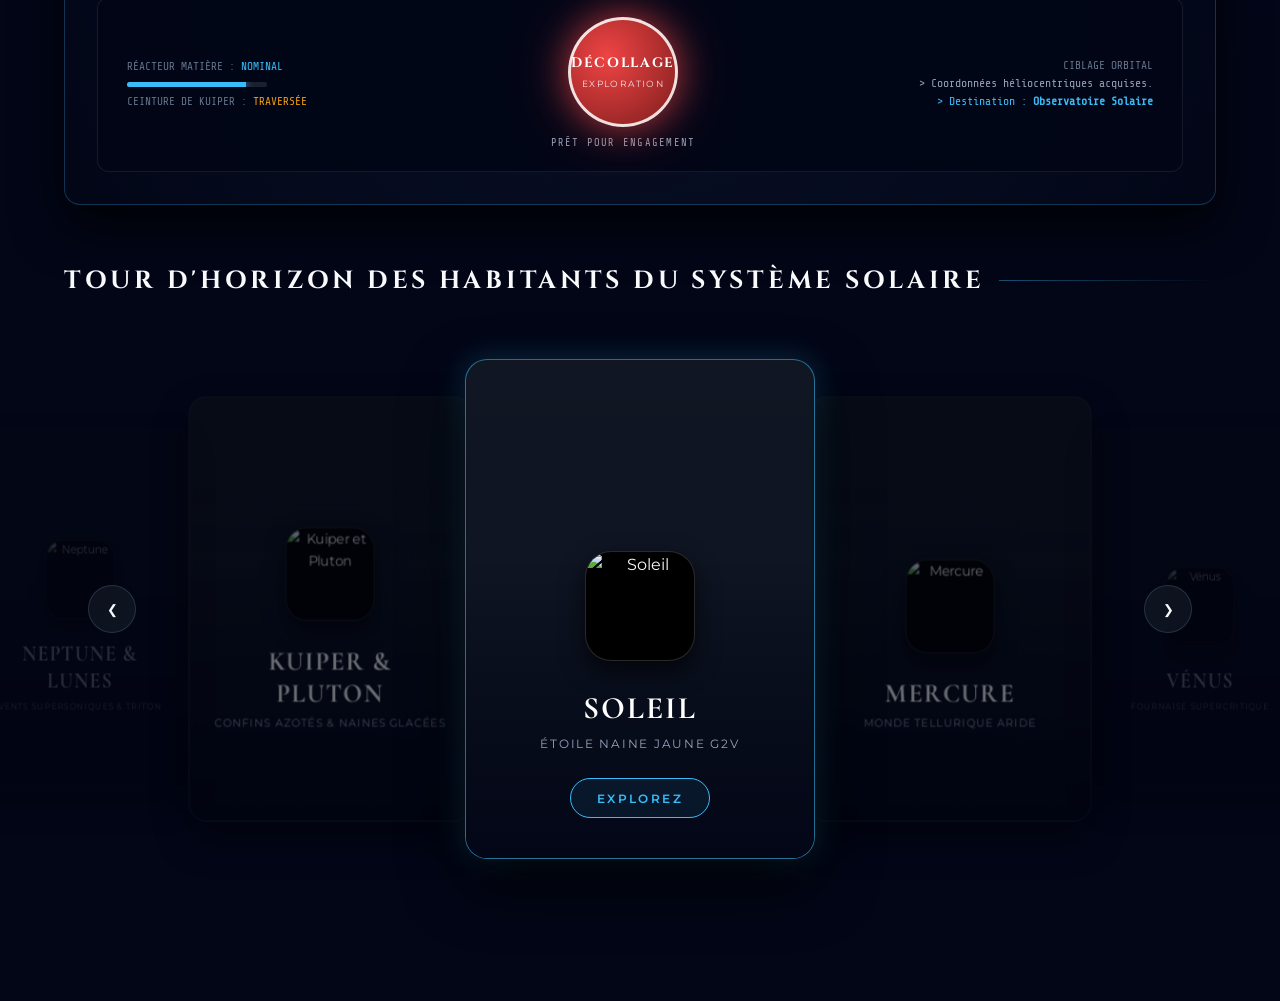
==== commit fa57b7f8: "Update index.html" ====
--- a/systeme-solaire/index.html
+++ b/systeme-solaire/index.html
@@ -85,6 +85,52 @@
       letter-spacing: 0.25em;
       text-transform: uppercase;
       color: var(--text-main);
+    }
+
+    /* BOUTON MAISON & PLEIN ÉCRAN */
+    .btn-home {
+      display: inline-flex;
+      align-items: center;
+      justify-content: center;
+      width: 34px;
+      height: 34px;
+      border-radius: 50%;
+      background: rgba(255, 255, 255, 0.05);
+      border: 1px solid rgba(255, 255, 255, 0.12);
+      color: var(--text-muted);
+      text-decoration: none;
+      font-size: 1rem;
+      transition: all 0.3s ease;
+    }
+
+    .btn-home:hover {
+      color: var(--gold-accent);
+      border-color: var(--gold-accent);
+      background: rgba(250, 204, 21, 0.12);
+      transform: scale(1.05);
+    }
+
+    .btn-fullscreen {
+      background: rgba(255, 255, 255, 0.05);
+      border: 1px solid rgba(255, 255, 255, 0.15);
+      color: var(--text-muted);
+      padding: 6px 12px;
+      border-radius: 20px;
+      font-size: 0.75rem;
+      font-family: 'Cinzel', serif;
+      letter-spacing: 0.1em;
+      text-transform: uppercase;
+      cursor: pointer;
+      display: inline-flex;
+      align-items: center;
+      gap: 6px;
+      transition: all 0.3s ease;
+    }
+
+    .btn-fullscreen:hover {
+      color: var(--cyan-accent);
+      border-color: var(--cyan-accent);
+      background: rgba(56, 189, 248, 0.1);
     }
 
     .container {
@@ -549,11 +595,17 @@
 
   <!-- BARRE SUPÉRIEURE DE NAVIGATION -->
   <header class="top-nav">
-    <a href="../" class="nav-back">← Atlas Céleste</a>
+    <div style="display: flex; gap: 10px; align-items: center;">
+      <a href="https://renoultdavid.github.io/accueil/" class="btn-home" title="Accueil général">🏠</a>
+      <a href="../" class="nav-back">← Atlas Céleste</a>
+    </div>
+
     <div class="nav-brand">Système Solaire</div>
-    <div style="width: 110px;"></div>
+
+    <div style="display: flex; gap: 8px; align-items: center;">
+      <button class="btn-fullscreen" onclick="toggleFullScreen()" title="Plein écran">⛶ Plein écran</button>
+    </div>
   </header>
-
   <main class="container">
 
     <!-- 1. PRÉSENTATION GÉNÉRALE -->
@@ -852,10 +904,10 @@
 
           <!-- LIEN CONFORME ET TESTÉ VERS LE PLANÉTARIUM DANS LE MÊME DOSSIER -->
           <div class="btn-launch-container">
-            <a href="./planetarium.html" class="btn-launch" title="Lancer le Planétarium 3D">
-              <span class="btn-launch-title">DÉCOLLAGE</span>
-              <span class="btn-launch-sub">EXPLORATION</span>
-            </a>
+            <a href="./planetarium.html" target="_blank" rel="noopener" class="btn-launch" title="Lancer le Planétarium 3D">
+  <span class="btn-launch-title">DÉCOLLAGE</span>
+  <span class="btn-launch-sub">EXPLORATION</span>
+</a>
             <div class="launch-ready">Prêt pour engagement</div>
           </div>
 
@@ -878,7 +930,7 @@
         <div class="carousel-track" id="track">
 
           <!-- 0. SOLEIL -->
-          <div class="card" data-url="./planetarium.html">
+          <div class="card" data-url="./fiches/soleil.html">
             <div class="card-bg" style="background-image: url('https://lh3.googleusercontent.com/d/1TAJlRURAObvrq2Tq-1EX5W473Sw2gFqM=s1200');"></div>
             <div class="card-content">
               <div class="icon-wrapper">
@@ -894,7 +946,7 @@
           </div>
 
           <!-- 1. MERCURE -->
-          <div class="card" data-url="./planetarium.html">
+          <div class="card" data-url="./fiches/mercure.html">
             <div class="card-bg" style="background-image: url('https://lh3.googleusercontent.com/d/1J4GrZuFlDDxzSUGGDR1DAn2ceg1G0pvK=s1200');"></div>
             <div class="card-content">
               <div class="icon-wrapper">
@@ -1152,6 +1204,19 @@
     });
 
     updateCarousel();
+
+    /* BASCULE PLEIN ÉCRAN */
+    function toggleFullScreen() {
+      if (!document.fullscreenElement) {
+        document.documentElement.requestFullscreen().catch(err => {
+          console.warn("Plein écran non supporté ou bloqué :", err);
+        });
+      } else {
+        if (document.exitFullscreen) {
+          document.exitFullscreen();
+        }
+      }
+    }
   </script>
 </body>
 </html>
